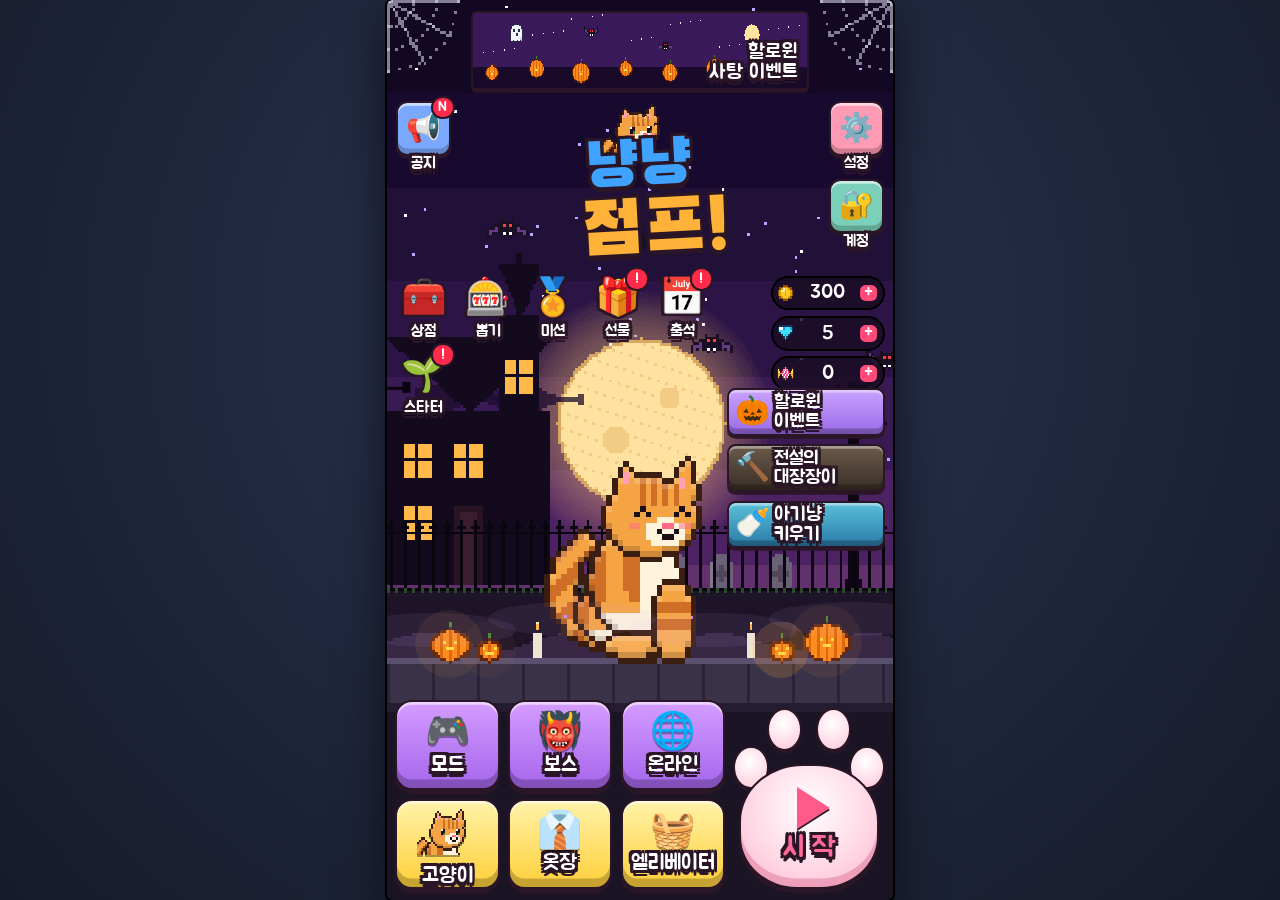
==== index.html @ d168e4e8 "Add files via upload" ====
<!DOCTYPE html>
<html lang="ko">
<head>
<meta charset="utf-8">
<meta name="viewport" content="width=device-width, initial-scale=1, viewport-fit=cover, user-scalable=no">
<title>냥냥 점프</title>
<link rel="preconnect" href="https://fonts.googleapis.com">
<link href="https://fonts.googleapis.com/css2?family=Black+Han+Sans&family=Jua&display=swap" rel="stylesheet">
<style>
:root{box-sizing:border-box;padding-top:env(safe-area-inset-top,0px);padding-bottom:env(safe-area-inset-bottom,0px);
 --page:#2b3350;--page2:#161b2b;--u:2px;--o:calc(var(--u)*1);--ink:#2a1626;}
@media (prefers-color-scheme: dark){:root:not([data-theme="light"]){--page:#151a29;--page2:#080a12;}}
:root[data-theme="dark"]{--page:#151a29;--page2:#080a12;}
html{height:100%;scroll-padding-top:env(safe-area-inset-top,0px);}
body{height:100%;margin:0;overflow:hidden;background:var(--page);background-image:radial-gradient(circle at 50% 35%,var(--page),var(--page2));
 font-family:'Jua','Apple SD Gothic Neo','Malgun Gothic','Noto Sans KR',sans-serif;color:var(--ink);
 -webkit-user-select:none;user-select:none;-webkit-touch-callout:none;-webkit-tap-highlight-color:transparent;}
#app{position:relative;width:100%;height:100%;display:flex;align-items:center;justify-content:center;}
#stage{position:relative;overflow:hidden;touch-action:none;background:#000;border-radius:calc(var(--u)*2);box-shadow:0 0 0 2px #000,0 14px 50px rgba(0,0,0,.6);}
#game{position:absolute;inset:0;width:100%;height:100%;image-rendering:pixelated;image-rendering:crisp-edges;}
button{font-family:inherit;color:var(--ink);cursor:pointer;}
button:focus-visible{outline:calc(var(--u)*1.5) solid #fff;outline-offset:var(--o);}
.ol{color:#fff;text-shadow:0 var(--o) 0 var(--ink),var(--o) 0 0 var(--ink),calc(var(--o)*-1) 0 0 var(--ink),0 calc(var(--o)*-1) 0 var(--ink),var(--o) var(--o) 0 var(--ink),calc(var(--o)*-1) var(--o) 0 var(--ink),var(--o) calc(var(--o)*-1) 0 var(--ink),calc(var(--o)*-1) calc(var(--o)*-1) 0 var(--ink),0 calc(var(--u)*2) 0 var(--ink);}
.pix{image-rendering:pixelated;}
.screen{position:absolute;inset:0;display:none;}
.screen.on{display:block;}
.screen:not(.on){display:none !important;}
.screen.center.on{display:flex;}
.dim{background:rgba(24,12,34,.55);}
.center{display:flex;flex-direction:column;align-items:center;justify-content:center;gap:calc(var(--u)*4);padding:calc(var(--u)*8);box-sizing:border-box;}
.gb{font-size:calc(var(--u)*8);line-height:1.1;background:#ffcc22;border:var(--o) solid var(--ink);border-radius:calc(var(--u)*3);
 box-shadow:inset 0 calc(var(--u)*-2) 0 rgba(0,0,0,.2),inset 0 var(--o) 0 rgba(255,255,255,.6),0 calc(var(--u)*1.5) 0 var(--ink);
 padding:calc(var(--u)*3) calc(var(--u)*5);display:inline-flex;align-items:center;justify-content:center;gap:calc(var(--u)*1.5);white-space:nowrap;}
.gb:active{transform:translateY(var(--o));box-shadow:inset 0 calc(var(--u)*-1) 0 rgba(0,0,0,.2),0 calc(var(--u)*.5) 0 var(--ink);}
.gb:disabled{filter:grayscale(.9);opacity:.55;cursor:default;transform:none;}
.gb.big{font-size:calc(var(--u)*11);width:100%;padding:calc(var(--u)*4);}
.gb.sm{font-size:calc(var(--u)*6.5);padding:calc(var(--u)*2) calc(var(--u)*3);}
.gb.green{background:#76e05e}.gb.blue{background:#74ccff}.gb.pink{background:#ff97c6}.gb.cream{background:#fff6e2}.gb.purple{background:#b98cff}.gb.orange{background:#ff9d3a}
.ic{width:calc(var(--u)*7);height:calc(var(--u)*7);image-rendering:pixelated;vertical-align:middle;flex:none;}
.row{display:flex;gap:calc(var(--u)*3);width:100%;}
.row>.gb{flex:1;}
/* ---------- home ---------- */
#home .banner{position:absolute;top:calc(var(--u)*4);left:calc(var(--u)*30);right:calc(var(--u)*30);height:calc(var(--u)*28);border:var(--o) solid var(--ink);border-radius:calc(var(--u)*2);
 background-size:100% 100%;image-rendering:pixelated;padding:0;box-shadow:0 var(--o) 0 var(--ink);display:flex;align-items:flex-end;justify-content:flex-end;}
#home .banner span{font-size:calc(var(--u)*7);margin:0 calc(var(--u)*3) calc(var(--u)*2) 0;line-height:1;text-align:right;}
.logo{position:absolute;top:calc(var(--u)*33);left:0;right:0;display:flex;flex-direction:column;align-items:center;pointer-events:none;transform:rotate(-3deg);}
.logo .t1,.logo .t2{font-family:'Black Han Sans','Jua',sans-serif;line-height:.95;letter-spacing:calc(var(--u)*.5);}
.logo .t1{font-size:calc(var(--u)*22);color:#3fa2ff;}
.logo .t2{font-size:calc(var(--u)*26);color:#ffb238;margin-left:calc(var(--u)*10);}
.logo .lc{width:calc(var(--u)*26);height:calc(var(--u)*22);margin-bottom:calc(var(--u)*-6);}
.logo .dec{position:absolute;width:calc(var(--u)*22);height:calc(var(--u)*22);}
.ib{position:relative;background:none;border:0;padding:0;display:flex;flex-direction:column;align-items:center;gap:0;width:calc(var(--u)*22);}
.ib .bx{width:calc(var(--u)*18);height:calc(var(--u)*18);border:var(--o) solid var(--ink);border-radius:calc(var(--u)*4);display:flex;align-items:center;justify-content:center;font-size:calc(var(--u)*10);
 box-shadow:inset 0 calc(var(--u)*-2) 0 rgba(0,0,0,.2),inset 0 var(--o) 0 rgba(255,255,255,.6),0 var(--o) 0 var(--ink);background:#ff8aa8;}
.ib .bx.nb{background:none;border:0;box-shadow:none;font-size:calc(var(--u)*13);filter:drop-shadow(0 var(--o) 0 var(--ink)) drop-shadow(var(--o) 0 0 var(--ink)) drop-shadow(calc(var(--o)*-1) 0 0 var(--ink));}
.ib .lb{font-size:calc(var(--u)*5.8);margin-top:calc(var(--u)*-1);white-space:nowrap;}
.ib:active,.bb:active,.eb:active{transform:translateY(var(--o));}
.bd{position:absolute;top:calc(var(--u)*-2);right:calc(var(--u)*0);min-width:calc(var(--u)*7);height:calc(var(--u)*7);border-radius:calc(var(--u)*4);background:#ff2a4a;color:#fff;border:var(--o) solid var(--ink);
 font-size:calc(var(--u)*5);display:none;align-items:center;justify-content:center;line-height:1;}
.bd.on{display:flex;}
.lcol,.rcol{position:absolute;top:calc(var(--u)*36);display:flex;flex-direction:column;gap:calc(var(--u)*2);}
.lcol{left:calc(var(--u)*2);}.rcol{right:calc(var(--u)*2);}
.mrow{position:absolute;left:calc(var(--u)*2);top:calc(var(--u)*97);display:flex;gap:calc(var(--u)*1);}
.wal{position:absolute;right:calc(var(--u)*3);top:calc(var(--u)*98);display:flex;flex-direction:column;gap:calc(var(--u)*2);align-items:flex-end;}
.pill{background:rgba(24,12,34,.78);border:var(--o) solid #000;border-radius:calc(var(--u)*8);color:#fff;padding:var(--o) calc(var(--u)*2) var(--o) var(--o);font-size:calc(var(--u)*7);display:flex;align-items:center;gap:calc(var(--u)*1.5);min-width:calc(var(--u)*36);justify-content:space-between;}
.pill .pl{background:#ff4a7a;border-radius:calc(var(--u)*2);width:calc(var(--u)*6);height:calc(var(--u)*6);display:flex;align-items:center;justify-content:center;font-size:calc(var(--u)*6);line-height:1;}
.evcol{position:absolute;right:calc(var(--u)*3);top:calc(var(--u)*138);width:calc(var(--u)*56);display:flex;flex-direction:column;gap:calc(var(--u)*3);}
.eb{position:relative;height:calc(var(--u)*17);border:var(--o) solid var(--ink);border-radius:calc(var(--u)*3);display:flex;align-items:center;gap:calc(var(--u)*1.5);padding:0 calc(var(--u)*2);font-size:calc(var(--u)*6.8);line-height:1;text-align:left;
 box-shadow:inset 0 calc(var(--u)*-2) 0 rgba(0,0,0,.25),inset 0 var(--o) 0 rgba(255,255,255,.4),0 var(--o) 0 var(--ink);}
.eb .e{font-size:calc(var(--u)*10);}
.eb.e1{background:linear-gradient(#c9a2ff,#9a6ae8);}
.eb.e2{background:linear-gradient(#6a5a4a,#3a2e26);}
.eb.e3{background:linear-gradient(#5ac0d8,#2a7aa8);}
.starter{position:absolute;left:calc(var(--u)*2);top:calc(var(--u)*124);}
.bot{position:absolute;left:calc(var(--u)*3);right:calc(var(--u)*3);bottom:calc(var(--u)*4);display:grid;grid-template-columns:1fr 1fr 1fr 1.45fr;grid-template-rows:calc(var(--u)*32) calc(var(--u)*32);gap:calc(var(--u)*3);}
.bb{position:relative;border:var(--o) solid var(--ink);border-radius:calc(var(--u)*6);display:flex;flex-direction:column;align-items:center;justify-content:center;padding:0;font-size:calc(var(--u)*7.5);
 box-shadow:inset 0 calc(var(--u)*-3) 0 rgba(0,0,0,.22),inset 0 var(--o) 0 rgba(255,255,255,.55),0 calc(var(--u)*1.5) 0 var(--ink);background:linear-gradient(#d49cff,#a565ec);}
.bb .e{font-size:calc(var(--u)*13);line-height:1.05;filter:drop-shadow(0 var(--o) 0 rgba(0,0,0,.35));}
.bb .e img{width:calc(var(--u)*22);height:calc(var(--u)*20);}
.bb.y{background:linear-gradient(#fff2a8,#ffcf3a);}
.paw{grid-column:4;grid-row:1/3;position:relative;background:none;border:0;padding:0;}
.paw .pd{position:absolute;left:4%;right:4%;bottom:0;height:64%;background:radial-gradient(circle at 50% 35%,#fff,#ffd6e4 60%,#ffb6cc);border:var(--o) solid var(--ink);border-radius:46% 46% 42% 42%;
 box-shadow:inset 0 calc(var(--u)*-3) 0 rgba(200,60,110,.3),0 calc(var(--u)*1.5) 0 var(--ink);display:flex;flex-direction:column;align-items:center;justify-content:center;}
.paw .pd .pl{width:0;height:0;border-left:calc(var(--u)*12) solid #ff5a8a;border-top:calc(var(--u)*7.5) solid transparent;border-bottom:calc(var(--u)*7.5) solid transparent;margin-left:calc(var(--u)*3);filter:drop-shadow(0 var(--o) 0 var(--ink));}
.paw .pd b{font-size:calc(var(--u)*10);color:#ff4a7a;font-weight:400;margin-top:var(--o);}
.paw i{position:absolute;width:21%;height:21%;background:radial-gradient(circle at 45% 35%,#fff,#ffc6d8);border:var(--o) solid var(--ink);border-radius:50%;box-shadow:0 var(--o) 0 var(--ink);}
.paw i:nth-child(1){left:0;top:24%;}.paw i:nth-child(2){left:22%;top:4%;}.paw i:nth-child(3){right:22%;top:4%;}.paw i:nth-child(4){right:0;top:24%;}
/* ---------- hud ---------- */
#hud{position:absolute;inset:0;pointer-events:none;display:none;}
#hud.on{display:block;}
#hfl{position:absolute;top:calc(var(--u)*4);left:0;right:0;text-align:center;font-family:'Black Han Sans','Jua',sans-serif;font-size:calc(var(--u)*24);line-height:1;}
#hbst{position:absolute;top:calc(var(--u)*29);left:0;right:0;text-align:center;font-family:'Black Han Sans','Jua',sans-serif;font-size:calc(var(--u)*8);color:#ffe14a;}
#pauseBtn{position:absolute;top:calc(var(--u)*4);right:calc(var(--u)*4);width:calc(var(--u)*18);height:calc(var(--u)*18);border-radius:50%;padding:0;font-size:calc(var(--u)*7);pointer-events:auto;background:#ff8a9a;
 border:var(--o) solid var(--ink);box-shadow:inset 0 calc(var(--u)*-2) 0 rgba(0,0,0,.25),0 var(--o) 0 var(--ink);color:#fff;font-weight:700;}
.hw{position:absolute;top:calc(var(--u)*25);right:calc(var(--u)*4);display:flex;flex-direction:column;gap:calc(var(--u)*1.5);align-items:flex-end;}
.hw .pill{min-width:calc(var(--u)*30);font-size:calc(var(--u)*6.5);}
#hcandyP{display:none;}
#modeTag{position:absolute;top:calc(var(--u)*5);left:calc(var(--u)*4);font-size:calc(var(--u)*6.5);}
#hint{position:absolute;bottom:calc(var(--u)*36);left:0;right:0;text-align:center;font-size:calc(var(--u)*9);display:none;animation:blink 1.1s steps(2) infinite;}
#hint small{font-size:calc(var(--u)*6.5);}
#zone{position:absolute;top:38%;left:0;right:0;text-align:center;font-family:'Black Han Sans','Jua',sans-serif;font-size:calc(var(--u)*15);display:none;color:#ff9a2a;}
#elevMsg{position:absolute;bottom:calc(var(--u)*20);left:calc(var(--u)*10);right:calc(var(--u)*10);text-align:center;font-size:calc(var(--u)*8);display:none;background:rgba(24,12,34,.65);border-radius:calc(var(--u)*6);padding:calc(var(--u)*2);}
#bossbar{position:absolute;top:calc(var(--u)*40);left:calc(var(--u)*24);right:calc(var(--u)*24);display:none;text-align:center;}
#bossbar .nm{font-size:calc(var(--u)*6.5);}
#bossbar .bar{height:calc(var(--u)*5);border:var(--o) solid var(--ink);background:#3a1a2a;border-radius:calc(var(--u)*3);overflow:hidden;margin-top:var(--o);}
#bossbar .bar i{display:block;height:100%;width:100%;background:linear-gradient(#ff7a7a,#e02a4a);transition:width .2s;}
@keyframes blink{50%{opacity:.25}}
@media (prefers-reduced-motion: reduce){#hint{animation:none}}
/* ---------- panels ---------- */
.panel{background:#fff6e2;border:var(--o) solid var(--ink);border-radius:calc(var(--u)*4);box-shadow:inset 0 calc(var(--u)*-2.5) 0 #ecd9b4,0 calc(var(--u)*2) 0 var(--ink);padding:calc(var(--u)*5);box-sizing:border-box;width:100%;}
#modal .mp{position:absolute;left:calc(var(--u)*5);right:calc(var(--u)*5);top:calc(var(--u)*12);bottom:calc(var(--u)*10);display:flex;flex-direction:column;padding:0;overflow:hidden;}
.mh{display:flex;align-items:center;justify-content:space-between;background:linear-gradient(#b98cff,#8a5ad8);border-bottom:var(--o) solid var(--ink);padding:calc(var(--u)*3) calc(var(--u)*4);}
.mh .t{font-family:'Black Han Sans','Jua',sans-serif;font-size:calc(var(--u)*11);}
.xb{width:calc(var(--u)*15);height:calc(var(--u)*15);border-radius:50%;border:var(--o) solid var(--ink);background:#ff5a7a;color:#fff;font-size:calc(var(--u)*7);padding:0;box-shadow:0 var(--o) 0 var(--ink);}
#mbody{flex:1;overflow-y:auto;touch-action:pan-y;padding:calc(var(--u)*4);display:flex;flex-direction:column;gap:calc(var(--u)*3);font-size:calc(var(--u)*7);}
.note{font-size:calc(var(--u)*6.2);color:#7a5a4a;line-height:1.35;}
.grid{display:grid;grid-template-columns:repeat(3,1fr);gap:calc(var(--u)*2.5);}
.card{background:#fffdf6;border:var(--o) solid var(--ink);border-radius:calc(var(--u)*3);padding:calc(var(--u)*1.5) var(--o) calc(var(--u)*2);display:flex;flex-direction:column;align-items:center;gap:var(--o);box-shadow:0 var(--o) 0 var(--ink);position:relative;}
.card.eq{background:#d8f7c8;}
.card img.cs{width:calc(var(--u)*40);height:calc(var(--u)*40);image-rendering:pixelated;}
.card.lock img.cs{filter:brightness(.2) contrast(.7);}
.card .n{font-size:calc(var(--u)*6.3);text-align:center;}
.card .p{font-size:calc(var(--u)*6);display:flex;align-items:center;gap:var(--o);}
.card .p .ic{width:calc(var(--u)*5.5);height:calc(var(--u)*5.5);}
.tag{position:absolute;top:calc(var(--u)*-2);left:calc(var(--u)*-1);background:#ff8a1a;color:#fff;border:var(--o) solid var(--ink);border-radius:calc(var(--u)*2);font-size:calc(var(--u)*5);padding:0 calc(var(--u)*1.5);}
.li{display:flex;align-items:center;gap:calc(var(--u)*3);background:#fffdf6;border:var(--o) solid var(--ink);border-radius:calc(var(--u)*3);padding:calc(var(--u)*2.5) calc(var(--u)*3);box-shadow:0 var(--o) 0 var(--ink);}
.li .em{font-size:calc(var(--u)*13);width:calc(var(--u)*18);text-align:center;flex:none;}
.li .tx{flex:1;min-width:0;}
.li .tx b{display:block;font-weight:400;font-size:calc(var(--u)*7.5);}
.li .tx small{display:block;font-size:calc(var(--u)*5.8);color:#7a5a4a;}
.prog{height:calc(var(--u)*3.5);background:#e8dcc4;border-radius:calc(var(--u)*2);overflow:hidden;margin-top:var(--o);border:var(--o) solid rgba(0,0,0,.25);}
.prog i{display:block;height:100%;background:#76e05e;}
.li.done{opacity:.55;}
.li.locked{filter:grayscale(.8);opacity:.7;}
.tabs{display:flex;gap:calc(var(--u)*2);}
.tabs .gb{flex:1;background:#e8dcc4;}
.tabs .gb.act{background:#ffcc22;}
.hero{display:flex;align-items:center;gap:calc(var(--u)*3);background:#9fdcff;border:var(--o) solid var(--ink);border-radius:calc(var(--u)*3);padding:calc(var(--u)*2) calc(var(--u)*4);}
.hero img{width:calc(var(--u)*46);height:calc(var(--u)*46);image-rendering:pixelated;}
.hero .nm{font-size:calc(var(--u)*9);}
.hero .ds{font-size:calc(var(--u)*6);color:#2a4a6a;}
.cal{display:grid;grid-template-columns:repeat(4,1fr);gap:calc(var(--u)*2);}
.cal .d{background:#fffdf6;border:var(--o) solid var(--ink);border-radius:calc(var(--u)*3);padding:calc(var(--u)*2) var(--o);text-align:center;font-size:calc(var(--u)*6);display:flex;flex-direction:column;align-items:center;gap:var(--o);}
.cal .d.got{background:#d8f7c8;}
.cal .d.today{background:#ffe08a;outline:calc(var(--u)*1) solid #ff5a8a;}
.cal .d .e{font-size:calc(var(--u)*11);}
.rk{display:flex;align-items:center;gap:calc(var(--u)*2.5);padding:calc(var(--u)*1.5) calc(var(--u)*2.5);border-bottom:var(--o) dashed #d8c8a8;font-size:calc(var(--u)*7);}
.rk .no{width:calc(var(--u)*14);font-family:'Black Han Sans','Jua',sans-serif;color:#a8763a;text-align:center;}
.rk img{width:calc(var(--u)*18);height:calc(var(--u)*18);image-rendering:pixelated;}
.rk .nn{flex:1;overflow:hidden;text-overflow:ellipsis;white-space:nowrap;}
.rk.me{background:#ffe08a;border-radius:calc(var(--u)*2);}
.inp{font-family:inherit;font-size:calc(var(--u)*8);border:var(--o) solid var(--ink);border-radius:calc(var(--u)*3);padding:calc(var(--u)*2) calc(var(--u)*3);width:100%;box-sizing:border-box;background:#fff;color:var(--ink);}
.big-n{font-family:'Black Han Sans','Jua',sans-serif;font-size:calc(var(--u)*13);}
.capsule{width:calc(var(--u)*46);height:calc(var(--u)*46);border-radius:50%;border:var(--o) solid var(--ink);margin:calc(var(--u)*2) auto;
 background:linear-gradient(#ff7aa8 50%,#fff 50%);box-shadow:inset 0 calc(var(--u)*-3) 0 rgba(0,0,0,.15),0 calc(var(--u)*1.5) 0 var(--ink);display:flex;align-items:center;justify-content:center;font-size:calc(var(--u)*16);}
.capsule.spin{animation:shake .12s linear infinite;}
@keyframes shake{0%{transform:rotate(-12deg)}50%{transform:rotate(12deg)}100%{transform:rotate(-12deg)}}
.reveal{display:flex;flex-direction:column;align-items:center;gap:calc(var(--u)*2);}
.reveal img{width:calc(var(--u)*56);height:calc(var(--u)*56);image-rendering:pixelated;}
/* over */
.otitle{font-family:'Black Han Sans','Jua',sans-serif;font-size:calc(var(--u)*13);}
.ofl{font-family:'Black Han Sans','Jua',sans-serif;font-size:calc(var(--u)*26);line-height:1;color:#ff9a2a;}
.ofl small{font-size:calc(var(--u)*12);}
.newb{display:none;background:#ff5a8a;color:#fff;border:var(--o) solid var(--ink);border-radius:calc(var(--u)*6);padding:var(--o) calc(var(--u)*4);font-size:calc(var(--u)*8);transform:rotate(-3deg);}
.ostats{font-size:calc(var(--u)*7.5);display:flex;flex-wrap:wrap;justify-content:center;align-items:center;gap:calc(var(--u)*2) calc(var(--u)*4);}
.ostats span{display:inline-flex;align-items:center;gap:var(--o);}
#toast{position:absolute;left:50%;top:44%;transform:translate(-50%,-50%);background:rgba(24,12,34,.9);color:#fff;font-size:calc(var(--u)*8);padding:calc(var(--u)*3) calc(var(--u)*6);border-radius:calc(var(--u)*6);pointer-events:none;opacity:0;transition:opacity .2s;white-space:nowrap;z-index:9;}
#toast.on{opacity:1;}
</style>
</head>
<body>
<div id="app">
 <div id="stage">
  <canvas id="game" width="180" height="320"></canvas>

  <div id="hud">
   <div id="modeTag" class="ol"></div>
   <div id="hfl" class="ol">0층</div>
   <div id="hbst" class="ol">BEST 0층</div>
   <button id="pauseBtn" data-act="pause" aria-label="일시정지">❚❚</button>
   <div class="hw">
    <div class="pill"><img class="ic" data-ic="c" alt=""><span id="hc">0</span></div>
    <div class="pill"><img class="ic" data-ic="g" alt=""><span id="hg">0</span></div>
    <div class="pill" id="hcandyP"><img class="ic" data-ic="k" alt=""><span id="hk">0</span></div>
   </div>
   <div id="bossbar"><div class="nm ol" id="bossnm"></div><div class="bar"><i id="bossfill"></i></div></div>
   <div id="hint" class="ol">탭 · 클릭 · 스페이스바로 점프!<br><small>공중에서 한 번 더 누르면 더블 점프</small></div>
   <div id="zone" class="ol"></div>
   <div id="elevMsg" class="ol"></div>
  </div>

  <div id="home" class="screen">
   <button class="banner" data-open="event" id="bannerBtn" aria-label="할로윈 이벤트"><span class="ol">할로윈<br>사탕 이벤트</span></button>
   <div class="logo">
    <img class="lc pix" id="logoCat" alt="">
    <div class="t1 ol">냥냥</div>
    <div class="t2 ol">점프!</div>
   </div>
   <div class="lcol">
    <button class="ib" data-open="notice"><div class="bx" style="background:#7aa8ff">📢</div><div class="lb ol">공지</div><span class="bd" id="bd-notice">N</span></button>
   </div>
   <div class="rcol">
    <button class="ib" data-open="settings"><div class="bx" style="background:#ff9ab4">⚙️</div><div class="lb ol">설정</div></button>
    <button class="ib" data-open="profile"><div class="bx" style="background:#7ad0b8">🔐</div><div class="lb ol">계정</div></button>
   </div>
   <div class="mrow">
    <button class="ib" data-open="shop"><div class="bx nb">🧰</div><div class="lb ol">상점</div></button>
    <button class="ib" data-open="gacha"><div class="bx nb">🎰</div><div class="lb ol">뽑기</div></button>
    <button class="ib" data-open="mission"><div class="bx nb">🏅</div><div class="lb ol">미션</div><span class="bd" id="bd-mission">!</span></button>
    <button class="ib" data-open="gift"><div class="bx nb">🎁</div><div class="lb ol">선물</div><span class="bd" id="bd-gift">!</span></button>
    <button class="ib" data-open="attend"><div class="bx nb">📅</div><div class="lb ol">출석</div><span class="bd" id="bd-attend">!</span></button>
   </div>
   <div class="wal">
    <div class="pill"><img class="ic" data-ic="c" alt=""><span class="wc">0</span><span class="pl" data-open="shop">+</span></div>
    <div class="pill"><img class="ic" data-ic="g" alt=""><span class="wg">0</span><span class="pl" data-open="shop">+</span></div>
    <div class="pill"><img class="ic" data-ic="k" alt=""><span class="wk">0</span><span class="pl" data-open="event">+</span></div>
   </div>
   <div class="starter"><button class="ib" data-open="starter"><div class="bx nb">🌱</div><div class="lb ol">스타터</div><span class="bd" id="bd-starter">!</span></button></div>
   <div class="evcol">
    <button class="eb e1" data-open="event"><span class="e">🎃</span><span class="ol">할로윈<br>이벤트</span><span class="bd" id="bd-event">!</span></button>
    <button class="eb e2" data-open="smith"><span class="e">🔨</span><span class="ol">전설의<br>대장장이</span></button>
    <button class="eb e3" data-open="pet"><span class="e">🍼</span><span class="ol">아기냥<br>키우기</span></button>
   </div>
   <div class="bot">
    <button class="bb" data-open="modes"><span class="e">🎮</span><span class="ol">모드</span></button>
    <button class="bb" data-open="boss"><span class="e">👹</span><span class="ol">보스</span></button>
    <button class="bb" data-open="online"><span class="e">🌐</span><span class="ol">온라인</span></button>
    <button class="paw" data-act="play" aria-label="시작"><i></i><i></i><i></i><i></i><div class="pd"><div class="pl"></div><b class="ol" style="color:#ff6a9a">시 작</b></div></button>
    <button class="bb y" data-open="cats"><span class="e"><img class="pix" id="catBtnImg" alt=""></span><span class="ol">고양이</span></button>
    <button class="bb y" data-open="wardrobe"><span class="e">👔</span><span class="ol">옷장</span></button>
    <button class="bb y" data-open="elevator"><span class="e">🧺</span><span class="ol">엘리베이터</span></button>
   </div>
  </div>

  <div id="modal" class="screen dim">
   <div class="panel mp"><div class="mh"><span class="t ol" id="mtitle"></span><button class="xb" data-act="closeModal" aria-label="닫기">✕</button></div><div id="mbody"></div></div>
  </div>

  <div id="pause" class="screen dim center">
   <div class="panel center">
    <div class="otitle">일시정지</div>
    <button class="gb green big" data-act="resume">계속하기</button>
    <button class="gb cream" data-act="quit">홈으로</button>
   </div>
  </div>

  <div id="over" class="screen dim center">
   <div class="panel center">
    <div class="otitle" id="otitle">냐앙! 떨어졌다</div>
    <div class="ofl"><span id="ofl">0</span><small>층</small></div>
    <div class="newb" id="onew">🎉 신기록!</div>
    <div class="ostats">
     <span>최고 <b id="obest">0</b>층</span>
     <span><img class="ic" data-ic="c" alt="">+<b id="oc">0</b></span>
     <span><img class="ic" data-ic="g" alt="">+<b id="og">0</b></span>
     <span id="okw"><img class="ic" data-ic="k" alt="">+<b id="ok">0</b></span>
    </div>
    <button class="gb pink big" id="revBtn" data-act="revive"><img class="ic" data-ic="g" alt="">3으로 이어하기</button>
    <div class="row"><button class="gb green" data-act="retry">다시하기</button><button class="gb cream" data-act="home">홈</button></div>
   </div>
  </div>

  <div id="toast"></div>
 </div>
</div>
<script>
/* =====================================================================
   🔥 GitHub 등 바깥에 올릴 때: 아래 따옴표 안에 Firebase Realtime Database 주소를 붙여넣으세요.
   예) var FIREBASE_URL='https://내프로젝트-default-rtdb.firebaseio.com';
   비워 두면 claude.ai 안에서의 온라인 기능을 그대로 써요.
   ===================================================================== */
var FIREBASE_URL='';
</script>
<script>
(function(){
'use strict';
const W=180;let H=320;
const LX=16,RX=164,MX=90,FPX=24,CH=120,SEG=160,GRAV=820,CLING=12,GROUND_Y=-15;
let S=2;const sn=v=>Math.round(v*S)/S;
const $=id=>document.getElementById(id);
const stage=$('stage'),canvas=$('game');let ctx=canvas.getContext('2d');
const mk=(w,h)=>{const c=document.createElement('canvas');c.width=w;c.height=h;return c;};
function mulberry(a){return function(){a|=0;a=a+0x6D2B79F5|0;let t=Math.imul(a^a>>>15,1|a);t=t+Math.imul(t^t>>>7,61|t)^t;return((t^t>>>14)>>>0)/4294967296;};}
const rnd=(a,b)=>a+Math.random()*(b-a);
const clamp=(v,a,b)=>v<a?a:v>b?b:v;
const lerp=(a,b,t)=>a+(b-a)*t;
const ease=t=>t<.5?2*t*t:1-Math.pow(-2*t+2,2)/2;
const fmt=n=>Math.round(Number(n)||0).toLocaleString('ko-KR');
const esc=s=>String(s).replace(/[&<>"']/g,c=>({'&':'&amp;','<':'&lt;','>':'&gt;','"':'&quot;',"'":'&#39;'}[c]));
const today=()=>{const d=new Date();return d.getFullYear()+'-'+(d.getMonth()+1)+'-'+d.getDate();};
const _cc=new Map();
function shade(hex,f){const k=hex+'|'+f;let r=_cc.get(k);if(r)return r;if(hex[0]!=='#')return hex;
 const n=parseInt(hex.slice(1),16);let R=n>>16&255,G=n>>8&255,B=n&255;
 if(f>0){R+=(255-R)*f;G+=(255-G)*f;B+=(255-B)*f;}else{R*=1+f;G*=1+f;B*=1+f;}
 r='#'+((1<<24)|(Math.round(R)<<16)|(Math.round(G)<<8)|Math.round(B)).toString(16).slice(1);_cc.set(k,r);return r;}

/* ================= 저장 ================= */
const SK='nyangjump_save_v2';
const DEF={coins:300,gems:5,candy:0,best:0,breeds:['cheese','mackerel'],outfits:['none'],breed:'cheese',outfit:'none',mute:false,vib:true,nick:'',
 stats:{jumps:0,dj:0,coins:0,candy:0,runs:0,boss:0,hw:0,vs:0,vsWin:0},claimed:[],attendDay:0,attendDate:'',giftAt:0,starter:false,noticeSeen:0,fcode:'',friends:[],
 items:{shield:0},autoShield:true,doubleNext:false,up:{glove:0,shoes:0,magnet:0,luck:0},pet:{lv:1,exp:0,name:'아기냥'},bossClear:[false,false,false]};
const save=JSON.parse(JSON.stringify(DEF));
try{let s=JSON.parse(localStorage.getItem(SK)||'null');
 if(!s){const o=JSON.parse(localStorage.getItem('nyangjump_save_v1')||'null');if(o)s={coins:o.coins,gems:o.gems,best:o.best,breeds:o.breeds,outfits:o.outfits,breed:o.breed,outfit:o.outfit,mute:o.mute};}
 if(s&&typeof s==='object'){for(const k in s){if(DEF[k]&&typeof DEF[k]==='object'&&!Array.isArray(DEF[k]))Object.assign(save[k],s[k]);else if(s[k]!==undefined)save[k]=s[k];}}}catch(e){}
let onPersist=null;function persist(){save._t=Date.now();try{localStorage.setItem(SK,JSON.stringify(save));}catch(e){}if(onPersist)onPersist();}

/* ================= 고양이 품종 ================= */
const BREEDS=[
 {id:'cheese',name:'치즈냥',desc:'일반 고양이 · 주황 줄무늬',price:0,cur:'c',pat:'tabby',F:'#f5a443',D:'#cf6f26',B:'#fff3dc',E:'#3a8a2a',O:'#3a1e12'},
 {id:'mackerel',name:'고등어냥',desc:'일반 고양이 · 회색 줄무늬',price:0,cur:'c',pat:'tabby',F:'#a7adb6',D:'#4f5560',B:'#f2f4f6',E:'#6ab43c',O:'#22252c'},
 {id:'black',name:'까망이',desc:'노란 눈의 검은 고양이',price:300,cur:'c',pat:'solid',F:'#34343f',B:'#4c4c5c',E:'#f4d03c',O:'#0c0c12',P:'#d87a8a'},
 {id:'tuxedo',name:'턱시도',desc:'흰 양말 신은 신사',price:400,cur:'c',pat:'tuxedo',F:'#2a2a33',B:'#ffffff',E:'#7ccc50',O:'#0c0c12'},
 {id:'calico',name:'삼색이',desc:'행운의 삼색 무늬',price:500,cur:'c',pat:'calico',F:'#ffffff',D:'#ec8c38',K:'#3a3532',B:'#ffffff',E:'#d9a43a',O:'#2a1a14'},
 {id:'russian',name:'러시안 블루',desc:'은빛 회색 털',price:700,cur:'c',pat:'solid',F:'#8a97ae',B:'#aab4c6',E:'#4fd27c',O:'#232836'},
 {id:'siamese',name:'샴',desc:'얼굴·귀·꼬리 포인트',price:800,cur:'c',pat:'points',F:'#f6ebd6',D:'#5c4030',B:'#fdf8ee',E:'#46a6ff',O:'#3a2618'},
 {id:'persian',name:'페르시안',desc:'복슬복슬 장모종',price:1000,cur:'c',pat:'fluffy',F:'#fbf6ee',B:'#ffffff',E:'#e88a24',O:'#5a4a40',patch:'persian'},
 {id:'mainecoon',name:'메인쿤',desc:'귀털이 멋진 대형묘',price:1200,cur:'c',pat:'tabby',F:'#95633a',D:'#4c2f1a',B:'#ecd8b8',E:'#d0a62a',O:'#24140a',patch:'coon'},
 {id:'sphynx',name:'스핑크스',desc:'털 없는 큰 귀 고양이',price:12,cur:'g',pat:'sphynx',F:'#ecbcac',D:'#c99484',B:'#f6d0c2',E:'#6fd0b0',O:'#5a2e28',P:'#e88a9a',patch:'sphynx'},
 {id:'golden',name:'황금냥',desc:'전설 속 반짝이 고양이',price:30,cur:'g',pat:'tabby',F:'#ffd640',D:'#f0a800',B:'#fff6b8',E:'#d02a2a',O:'#6a4400'}
];
const BREED={};BREEDS.forEach(b=>BREED[b.id]=b);

/* ================= 직업 스킨 ================= */
const HAT={
 builder:{ax:9,ay:6,pal:{K:'#2a1a10',Y:'#ffcc22',W:'#fff6c0',y:'#d99a00'},rows:["......KKKKKKK......","....KKYYYYYYYKK....","...KYYYWWYYYYYYK...","..KYYYWYYYYYYYYYK..","..KYYYYYYYYYYYYYK..",".KYYYYYYYYYYYYYYYK.","KKyyyyyyyyyyyyyyyKK","KKKKKKKKKKKKKKKKKKK"]},
 police:{ax:9,ay:5,pal:{K:'#0e1530',N:'#22367a',n:'#34509a',Y:'#ffd23f'},rows:["....KKKKKKKKKK.....","...KNNNNNNNNNNK....","..KNNNNNYYNNNNNK...","..KNNNNNYYNNNNNK...","..KnnnnnnnnnnnnK...","..KKKKKKKKKKKKKKKKK","...........KKKKKKK."]},
 chef:{ax:9,ay:8,pal:{K:'#6a5a5a',W:'#ffffff',w:'#dfe3ea'},rows:["....KKKKKKKKK......","..KKWWWWWWWWWKK....",".KWWWWWWWWWWWwwK...",".KWWWWWWWWWWWWwK...","..KWWWWWWWWWWwK....","...KWWWWWWWWWwK....","...KWWWWWWWWWwK....","...KKKKKKKKKKKK....","...KwwwwwwwwwwK....","...KKKKKKKKKKKK...."]},
 doctor:{ax:9,ay:4,pal:{K:'#163a28',G:'#3fae7a',g:'#2c8a5c'},rows:["....KKKKKKKKKK.....","..KKGGGGGGGGGGKK...",".KGGGGGGGGGGGGGGK..",".KGGGGGGGGGGGGGgK..",".KggggggggggggggK..","..KKKKKKKKKKKKKK..."]},
 fire:{ax:9,ay:6,pal:{K:'#2a0e0e',R:'#dc2c2c',r:'#a01818',Y:'#ffd23f'},rows:[".....KKKKKKKK......","...KKRRRRRRRRKK....","..KRRRRRYYRRRRRK...","..KRRRRYYYYRRRRK...","..KRRRRRYYRRRRRRK..",".KRRRRRRRRRRRRRRRK.","KrrrrrrrrrrrrrrrrrK","KKKKKKKKKKKKKKKKKKK"]},
 pirate:{ax:9,ay:5,pal:{K:'#1c1820',W:'#f4f0e6',Y:'#e8b830'},rows:["......KKKKKKK......","....KKKKKKKKKKK....","..KKKKKKWWKKKKKKK..",".KKKKKKWKKWKKKKKKK.","KKKKKKKKWWKKKKKKKKK","KYYYYYYYYYYYYYYYYYK",".KKKKKKKKKKKKKKKKK."]},
 wizard:{ax:9,ay:9,pal:{K:'#1e1238',P:'#6a3ac8',p:'#4a2696',Y:'#ffd23f'},rows:["..........KK.......",".........KPPK......","........KPPPK......",".......KPPYPK......","......KPPPPPPK.....",".....KPPPPPPPpK....","....KPPPPPPPPpK....","...KPPPPPPPPPPpK...","..KYYYYYYYYYYYYYK..","KKPPPPPPPPPPPPPPPKK","KKKKKKKKKKKKKKKKKKK"]},
 plume:{ax:4,ay:4,pal:{K:'#3a0a0a',R:'#ee3333',r:'#a81c1c'},rows:["..KKK.....",".KRRRK....","KRRrRRK...",".KKRRrK...","...KKKK..."]},
 crown:{ax:5,ay:5,pal:{K:'#5a3a00',Y:'#ffd23f',y:'#d89a00',R:'#e02a3a',B:'#3aa0ff',G:'#3ad070'},rows:[".K...K...K.","KYK.KYK.KYK","KYYKYYYKYYK","KYYYYYYYYYK","KYRYYBYYGYK","KyyyyyyyyyK",".KKKKKKKKK."]},
 pumpkin:{ax:9,ay:6,pal:{K:'#3a1a0a',G:'#3a9a3a',O:'#ff8a1a',o:'#d0600a',Y:'#ffe14a'},rows:["........GG.........",".......GG..........","....KKKKKKKKKKK....","..KKOOoOOOOoOOOKK..",".KOOOoOYOOOYoOOOOK.",".KOOOoOOOOOOoOOOOK.","KOOOOoOYYYYoOOOOOK.","KKKKKKKKKKKKKKKKKKK"]},
 witch:{ax:9,ay:9,pal:{K:'#1a1024',P:'#2e2240',V:'#9a4ad8'},rows:["..............KK...","............KKPK...","..........KKPPK....","........KKPPPK.....",".......KPPPPPK.....","......KPPPPPPK.....",".....KPPPPPPPK.....","....KVVVVVVVVVK....","KKKKKKKKKKKKKKKKKKK",".KPPPPPPPPPPPPPPPK.","..KKKKKKKKKKKKKKK.."]}
};
const OUTFITS=[
 {id:'none',name:'기본',desc:'아무것도 안 입은 모습',price:0,cur:'c'},
 {id:'builder',name:'공사장 인부',desc:'안전모와 형광 조끼',price:300,cur:'c',hat:HAT.builder,body:{c:['#ff7a1a','#ff9a4a'],s:'band',sc:'#eef0f6'}},
 {id:'police',name:'경찰관',desc:'금빛 배지 모자',price:450,cur:'c',hat:HAT.police,body:{c:['#5f93e0','#86b8ff'],s:'buttons',sc:'#ffd23f'}},
 {id:'chef',name:'요리사',desc:'높다란 셰프 모자',price:500,cur:'c',hat:HAT.chef,body:{c:['#ffffff','#eef2f8'],s:'buttons',sc:'#c8ccd6'}},
 {id:'doctor',name:'의사',desc:'수술모와 흰 가운',price:600,cur:'c',hat:HAT.doctor,body:{c:['#ffffff','#e6ecf4'],s:'buttons',sc:'#3fae7a'}},
 {id:'fire',name:'소방관',desc:'빨간 헬멧과 방화복',price:700,cur:'c',hat:HAT.fire,body:{c:['#d9b25c','#e8c87a'],s:'band',sc:'#fff07a'}},
 {id:'pirate',name:'해적',desc:'해골 모자와 안대',price:900,cur:'c',hat:HAT.pirate,face:'patch',body:{c:['#f4f0e6','#ffffff'],s:'stripes',sc:'#c02a3a'}},
 {id:'ninja',name:'닌자',desc:'검은 두건과 빨간 띠',price:1100,cur:'c',head:'ninja',body:{c:['#2c2c3c','#3a3a4c'],s:'band',sc:'#e02a3a'}},
 {id:'wizard',name:'마법사',desc:'별이 달린 고깔모자',price:1400,cur:'c',hat:HAT.wizard,body:{c:['#6a3ac8','#7a4ad8'],s:'buttons',sc:'#ffd23f'}},
 {id:'knight',name:'기사',desc:'깃털 투구와 망토',price:1800,cur:'c',head:'helm',hat:HAT.plume,cape:'#3b4fc0',body:{c:['#c8d0dc','#e0e6ee'],s:'band',sc:'#ffcc22'}},
 {id:'hero',name:'슈퍼히어로',desc:'빨간 마스크와 망토',price:15,cur:'g',face:'mask',cape:'#e02a2a',body:{c:['#2a5ad8','#3a6ae8'],s:'band',sc:'#ffd23f'}},
 {id:'astro',name:'우주비행사',desc:'유리 헬멧 우주복',price:20,cur:'g',bubble:true,body:{c:['#f2f4f8','#ffffff'],s:'buttons',sc:'#e03a3a'}},
 {id:'king',name:'왕',desc:'보석 왕관과 왕의 망토',price:30,cur:'g',hat:HAT.crown,cape:'#c81e3a',body:{c:['#c81e3a','#ffffff'],s:'buttons',sc:'#ffd23f'}},
 {id:'pumpkin',name:'호박 머리',desc:'할로윈 한정 · 웃는 호박 모자',price:30,cur:'k',limited:true,hat:HAT.pumpkin,body:{c:['#2a1a30','#3a2a40'],s:'band',sc:'#ff8a1a'}},
 {id:'witch',name:'마녀',desc:'할로윈 한정 · 꼬부랑 모자',price:50,cur:'k',limited:true,hat:HAT.witch,cape:'#5a2a8a',body:{c:['#2e2240','#3e3050'],s:'band',sc:'#9a4ad8'}},
 {id:'ghost',name:'유령',desc:'할로윈 한정 · 하얀 시트',price:80,cur:'k',limited:true,head:'ghost',cape:'#e8ecff'},
 {id:'vampire',name:'뱀파이어',desc:'할로윈 한정 · 송곳니와 망토',price:120,cur:'k',limited:true,face:'fangs',cape:'#1a1020',body:{c:['#1a1020','#ffffff'],s:'buttons',sc:'#c81e3a'}},
 {id:'mummy',name:'미라',desc:'할로윈 한정 · 붕대 칭칭',price:160,cur:'k',limited:true,head:'mummy'}
];
const OUTFIT={};OUTFITS.forEach(o=>OUTFIT[o.id]=o);
if(!BREED[save.breed])save.breed='cheese';
if(!OUTFIT[save.outfit])save.outfit='none';

/* ================= 도형 래스터라이저 (고양이·보스 공용) ================= */
function Rig(){this.p=[];this.H=null;}
Rig.prototype.ell=function(cx,cy,rx,ry,a,k,g,far,col){this.p.push({t:'e',cx,cy,rx,ry,a:a||0,k,g:g||('u'+this.p.length),far:far||0,col});return this;};
Rig.prototype.cap=function(x1,y1,x2,y2,r,k,g,far,paw,col){this.p.push({t:'c',x1,y1,x2,y2,r,k,g:g||('u'+this.p.length),far:far||0,paw,col});return this;};
Rig.prototype.poly=function(pts,k,g,far,col){this.p.push({t:'p',pts,k,g:g||('u'+this.p.length),far:far||0,col});return this;};
Rig.prototype.tail=function(pts,r,far,col){const g='t'+this.p.length;for(let i=0;i<pts.length-1;i++)this.p.push({t:'c',x1:pts[i][0],y1:pts[i][1],x2:pts[i+1][0],y2:pts[i+1][1],r:Math.max(1,r*(1-i*.07)),k:'tail',g,far:far||0,col});};
function hitPrim(p,x,y){
 if(p.t==='e'){const dx=x-p.cx,dy=y-p.cy,c=Math.cos(p.a),s=Math.sin(p.a);const u=(dx*c+dy*s)/p.rx,v=(-dx*s+dy*c)/p.ry;return u*u+v*v<=1?[u,v]:null;}
 if(p.t==='c'){const vx=p.x2-p.x1,vy=p.y2-p.y1,L=vx*vx+vy*vy||1;let t=((x-p.x1)*vx+(y-p.y1)*vy)/L;t=t<0?0:t>1?1:t;const qx=p.x1+vx*t-x,qy=p.y1+vy*t-y;return qx*qx+qy*qy<=p.r*p.r?[t,0]:null;}
 let ins=false;const P=p.pts;for(let i=0,j=P.length-1;i<P.length;j=i++){const xi=P[i][0],yi=P[i][1],xj=P[j][0],yj=P[j][1];if(((yi>y)!==(yj>y))&&(x<(xj-xi)*(y-yi)/(yj-yi)+xi))ins=!ins;}return ins?[0,0]:null;
}
function bbox(p){if(p.t==='e'){const m=Math.max(p.rx,p.ry);return[p.cx-m,p.cy-m,p.cx+m,p.cy+m];}if(p.t==='c')return[Math.min(p.x1,p.x2)-p.r,Math.min(p.y1,p.y2)-p.r,Math.max(p.x1,p.x2)+p.r,Math.max(p.y1,p.y2)+p.r];
 let a=1e9,b=1e9,c=-1e9,d=-1e9;for(const[x,y]of p.pts){a=Math.min(a,x);b=Math.min(b,y);c=Math.max(c,x);d=Math.max(d,y);}return[a,b,c,d];}
function rasterize(prims,S,ox,oy,colFn,outline){
 const N=S*S,part=new Int16Array(N).fill(-1),inf=new Array(N);
 prims.forEach((p,i)=>{const[x0,y0,x1,y1]=bbox(p);
  for(let y=Math.max(0,Math.floor(y0+oy)-1);y<=Math.min(S-1,Math.ceil(y1+oy)+1);y++)for(let x=Math.max(0,Math.floor(x0+ox)-1);x<=Math.min(S-1,Math.ceil(x1+ox)+1);x++){const h=hitPrim(p,x+.5-ox,y+.5-oy);if(h){part[y*S+x]=i;inf[y*S+x]=h;}}});
 const c=mk(S,S),g=c.getContext('2d');
 for(let y=0;y<S;y++)for(let x=0;x<S;x++){const id=y*S+x,i=part[id];
  if(i<0){if((x>0&&part[id-1]>=0)||(x<S-1&&part[id+1]>=0)||(y>0&&part[id-S]>=0)||(y<S-1&&part[id+S]>=0)){g.fillStyle=outline;g.fillRect(x,y,1,1);}continue;}
  const p=prims[i];let edge=false;
  const ns=[x>0?id-1:-1,x<S-1?id+1:-1,y>0?id-S:-1,y<S-1?id+S:-1];
  for(const n of ns){if(n<0)continue;const j=part[n];if(j>i&&prims[j].g!==p.g){edge=true;break;}}
  if(edge){g.fillStyle=outline;g.fillRect(x,y,1,1);continue;}
  let col=colFn(p,x+.5-ox,y+.5-oy,inf[id]);
  if(col[0]==='#'){const up=ns[2]>=0?part[ns[2]]:-1,dn=ns[3]>=0?part[ns[3]]:-1;
   if(up<0||prims[up].g!==p.g)col=shade(col,.18);else if(dn<0||prims[dn].g!==p.g)col=shade(col,-.16);
   if(p.far)col=shade(col,-.22);}
  g.fillStyle=col;g.fillRect(x,y,1,1);}
 return{c,g,part};
}

/* ================= 고양이 포즈 ================= */
const CS=60,COX=30,COY=32;
function headFn(cx,cy,f,eyes,earsBack){
 const P=this.br.patch,rx=P==='persian'?8.8:8,ry=P==='persian'?7.2:6.8;
 const eh=P==='persian'?2.6:P==='sphynx'?7:P==='coon'?5.4:4.6,ew=P==='sphynx'?3.6:3;
 for(const s of[-1,1]){const bx=cx+s*4.4+f*.8,by=cy-ry+3;
  const tip=earsBack?[bx+s*5.5,by-eh*.5]:[bx+s*1.3,by-eh-1.6];
  this.poly([[bx+s*ew,by+1],tip,[bx-s*ew,by-.5]],'ear','head');
  this.poly([[bx+s*ew*.4,by],[lerp(bx,tip[0],.72),lerp(by,tip[1],.72)],[bx-s*ew*.45,by-.3]],'earIn','head');
  if(P==='coon')this.poly([[tip[0]-.8,tip[1]+.8],[tip[0]+s*.6,tip[1]-2.8],[tip[0]+.8,tip[1]+.8]],'ear','head');
 }
 if(P==='persian'){this.ell(cx-7,cy+2.5,2.6,2.2,0,'head','head');this.ell(cx+7,cy+2.5,2.6,2.2,0,'head','head');}
 this.ell(cx,cy,rx,ry,0,'head','head');
 this.ell(cx+f*2.3,cy+2.7,3.8,2.4,0,'muzzle','head');
 this.H={cx,cy,rx,ry,f,eyes:eyes||'open'};
}
const POSES={
 sit(R,fr){const tw=fr===1?1.5:0;
  R.cape([[-1,-4],[-11,13],[-1,15],[5,-2]]);
  R.tail([[-6,12],[-11,10],[-14,5],[-13-tw,-1],[-10-tw*1.5,-4]],2.4);
  R.cap(2,5,2,13.5,2.4,'leg',null,1,true);
  R.ell(-4,8,7,5.6,0,'body','haunch');
  R.ell(-1,3,7.6,9.2,-.12,'body','body');
  R.ell(3.2,2.5,3.6,6.2,0,'belly','body');
  R.ell(-1.5,13.8,4.6,2,0,'paw','foot');
  R.cap(6,5,6,13.6,2.5,'leg',null,0,true);
  R.head(2,-9,1,fr===2?'happy':'open');},
 cling(R,fr){const s=fr===1?1:0;
  R.cape([[2,-6],[-9,14],[0,16],[7,-2]]);
  R.tail([[1,9],[-3,13],[-5+s,17],[-4+s*2,21]],2.3);
  R.cap(6,-6,10,-11,2.1,'leg',null,1,true);
  R.cap(6,8,10,10+s,2.1,'leg',null,1,true);
  R.ell(4,1,6.3,9.6,.06,'body','body');
  R.ell(7.6,1.5,2.4,7,0,'belly','body');
  R.ell(3,7.5,5,5.6,0,'body','haunch');
  R.cap(5,10,9.8,12-s,2.4,'leg',null,0,true);
  R.cap(4,-5,9.8,-8-s,2.4,'leg',null,0,true);
  R.head(1,-11,-1,fr===2?'happy':'open');},
 slide(R,fr){const s=fr===1?1:0;
  R.cape([[2,-6],[-6,-16],[-1,-17],[7,-4]]);
  R.tail([[1,8],[-4,4],[-7,-1+s],[-8,-6+s]],2.3);
  R.cap(6,-8,10,-15,2.1,'leg',null,1,true);
  R.cap(6,7,10,6,2.1,'leg',null,1,true);
  R.ell(4,1,6.3,9.6,.06,'body','body');
  R.ell(7.6,1.5,2.4,7,0,'belly','body');
  R.ell(3,7,5,5.6,0,'body','haunch');
  R.cap(5,9,9.8,9+s,2.4,'leg',null,0,true);
  R.cap(4,-7,9.8,-16+s,2.4,'leg',null,0,true);
  R.head(0,-10,-1,'squint',true);},
 jump(R,fr){
  R.cape([[2,-4],[-17,-7],[-15,4],[-2,3]]);
  R.tail([[-8,3],[-13,5],[-17,4],[-21,6]],2.3);
  R.cap(-5,5,-12,10,2.1,'leg',null,1,true);
  R.cap(6,-2,12,-7,2.1,'leg',null,1,true);
  R.ell(0,1,9.6,5.9,-.38,'body','body');
  R.cap(-4,4,-12,6,2.4,'leg',null,0,true);
  R.cap(5,-1,13,-3,2.4,'leg',null,0,true);
  R.head(9,-7,1,'open');},
 spin(R){
  R.tail([[-6,5],[-9,0],[-8,-5],[-4,-8]],2.2);
  R.ell(0,1,8.6,7.6,0,'body','body');
  R.ell(5,7.5,2.7,2,0,'paw','p1');R.ell(-2,8.5,2.7,2,0,'paw','p2');
  R.head(3,-4,1,'happy');},
 dead(R){
  R.cap(-4,3,-11,9,2.2,'leg',null,0,true);R.cap(4,3,11,9,2.2,'leg',null,0,true);
  R.cap(-4,-2,-11,-5,2.2,'leg',null,0,true);R.cap(4,-2,11,-5,2.2,'leg',null,0,true);
  R.tail([[-1,7],[-4,12],[-2,17]],2.2);
  R.ell(0,1,7,8,0,'body','body');
  R.head(0,-9,0,'x');}
};
function catCol(p,x,y,h,br,of,H){
 const k=p.k,isHead=p.g==='head';
 if(k==='cape')return(x+y)%4<1?shade(of.cape,.1):of.cape;
 if(of.head==='mummy'&&k!=='earIn')return Math.floor((x*.6+y+40)/2)%2?'#efe6cc':'#d6caa6';
 if(of.head==='ghost'&&k!=='earIn')return'#eef0ff';
 if(of.head&&isHead&&H){
  if(of.head==='helm'){if(k==='earIn')return'#9aa4b6';if(y<H.cy-2.6||y>H.cy+2.4)return y<H.cy-4?'#e2e8f0':'#b8c2d2';}
  if(of.head==='ninja'){if(y<H.cy-3.6||y>H.cy+1.6)return'#26262f';if(y<H.cy-2.6)return'#e02a3a';}
 }
 if(of.body&&(k==='body'||k==='belly')&&p.g==='body'){
  const[c1,c2]=of.body.c,nu=h?h[0]:0,nv=h?h[1]:0;
  if(of.body.s==='band'&&Math.abs(nv-.05)<.16)return of.body.sc;
  if(of.body.s==='stripes'&&Math.floor((nv+1)*4)%2===0)return of.body.sc;
  if(of.body.s==='buttons'&&k==='belly'&&Math.floor((nv+1)*4)%2===0&&Math.abs(nu)<.4)return of.body.sc;
  return k==='belly'?c2:c1;}
 return furCol(p,x,y,h,br,H);
}
function furCol(p,x,y,h,br,H){
 const pat=br.pat,F=br.F,D=br.D||br.F,B=br.B,k=p.k;
 if(k==='earIn')return pat==='points'?D:(br.P||'#ffa0b4');
 if(k==='muzzle')return pat==='points'?D:B;
 if(k==='belly')return pat==='points'?br.B:B;
 if(pat==='points'){if(k==='ear'||k==='tail'||k==='leg'||k==='paw')return D;if(k==='head'&&H&&Math.hypot(x-H.cx-H.f*2,(y-H.cy-1.5)*1.2)<4.8)return D;}
 if(k==='paw'||(p.paw&&h&&h[0]>.74))return(pat==='tuxedo'||pat==='calico')?'#ffffff':shade(F,.1);
 if(pat==='calico'){const q=((Math.floor((x+40)/6)*13+Math.floor((y+40)/5)*7)%7);return q<2?D:q===2?br.K:F;}
 if(k==='body'&&h&&p.t==='e'){if(pat==='tuxedo'&&h[1]>.2)return B;if(h[1]>.5&&(pat==='tabby'))return B;}
 if(pat==='tabby'){
  if(k==='body'&&h&&p.t==='e'&&h[1]<.3&&Math.floor((h[0]*p.rx+40)/3.2)%2===0)return D;
  if(k==='head'&&H&&y<H.cy-2.4&&Math.abs(x-H.cx-H.f*1.5)<3.6&&Math.floor(x-H.cx+20)%2===0)return D;
  if(k==='tail'&&Math.floor((x+y+60)/3)%2===0)return D;
  if(k==='leg'&&h&&Math.floor(h[0]*6)%2===1&&h[0]<.7)return D;}
 if(pat==='sphynx'&&k==='head'&&H&&y<H.cy-3&&Math.floor(y+40)%2===0)return D;
 return F;
}
function drawFace(g,H,br,of){
 const P=(x,y,c)=>{g.fillStyle=c;g.fillRect(Math.round(x)+COX,Math.round(y)+COY,1,1);};
 const f=H.f,ex1=Math.round(H.cx-4.6+f*2),ex2=Math.round(H.cx+2.4+f*2),ey=Math.round(H.cy-1.6),dk='#1c1018';
 if(of.face==='mask'){for(let x=ex1-2;x<=ex2+3;x++)for(let y=ey-1;y<=ey+3;y++)P(x,y,y===ey-1||y===ey+3?'#a01818':'#e02a2a');}
 const eye=(x,second)=>{switch(H.eyes){
  case'happy':P(x,ey+1,dk);P(x+1,ey,dk);P(x+2,ey+1,dk);break;
  case'squint':if(!second){P(x,ey,dk);P(x+1,ey+1,dk);P(x,ey+2,dk);}else{P(x+1,ey,dk);P(x,ey+1,dk);P(x+1,ey+2,dk);}break;
  case'x':P(x,ey,dk);P(x+2,ey,dk);P(x+1,ey+1,dk);P(x,ey+2,dk);P(x+2,ey+2,dk);break;
  default:for(let yy=0;yy<3;yy++){P(x,ey+yy,dk);P(x+1,ey+yy,dk);}P(x,ey,'#ffffff');P(x+1,ey+2,br.E);}};
 eye(ex1,false);eye(ex2,true);
 if(of.face==='patch'){const px=f>=0?ex2:ex1;for(let yy=-1;yy<4;yy++)for(let xx=-1;xx<3;xx++)P(px+xx,ey+yy,'#1c1820');for(let k=1;k<5;k++)P(px+2+k*(f>=0?-1:1)*.2+(f>=0?k:-k)*.6,ey-1-k,'#1c1820');}
 const nx=Math.round(H.cx-1+f*2.8),ny=Math.round(H.cy+1.4);
 P(nx,ny,'#ff6a8a');P(nx+1,ny,'#ff6a8a');
 if(H.eyes==='x'){P(nx,ny+2,dk);P(nx+1,ny+2,dk);P(nx,ny+3,'#ff5a7a');P(nx+1,ny+3,'#ff5a7a');}
 else{P(nx-1,ny+1,dk);P(nx,ny+2,dk);P(nx+1,ny+2,dk);P(nx+2,ny+1,dk);}
 if(of.face==='fangs'){P(nx-1,ny+3,'#ffffff');P(nx+2,ny+3,'#ffffff');}
 if(of.head!=='ninja'&&of.face!=='mask'){const bl='rgba(255,110,140,.55)';P(ex1-1,ey+3,bl);P(ex1,ey+3,bl);P(ex2+1,ey+3,bl);P(ex2+2,ey+3,bl);}
}
function drawHat(g,H,hat){const w=hat.rows[0].length,flip=H.f<0,hx=Math.round(H.cx+H.f*.8),hy=Math.round(H.cy-H.ry),ax=flip?w-1-hat.ax:hat.ax;
 hat.rows.forEach((row,y)=>{for(let x=0;x<w;x++){const ch=row[flip?w-1-x:x];const col=hat.pal[ch];if(ch!=='.'&&col){g.fillStyle=col;g.fillRect(COX+hx-ax+x,COY+hy-hat.ay+y,1,1);}}});}
function drawBubble(g,H){const r=H.rx+3.6;for(let y=Math.floor(H.cy-r-2);y<=H.cy+r+2;y++)for(let x=Math.floor(H.cx-r-2);x<=H.cx+r+2;x++){const d=Math.hypot(x+.5-H.cx,(y+.5-H.cy)*1.06);
 let c=null;if(d<=r&&d>r-1.3)c='#3c4458';else if(d<=r-1.3){c='rgba(170,220,255,.26)';if(x<H.cx-2&&y<H.cy-3&&d>r-4.2&&d<r-2.2)c='rgba(255,255,255,.85)';}
 if(c){g.fillStyle=c;g.fillRect(x+COX,y+COY,1,1);}}}
const sprC=new Map();
function catSprite(pose,fr,bid,oid){
 const key=pose+fr+'|'+bid+'|'+oid;let c=sprC.get(key);if(c)return c;
 const br=BREED[bid]||BREEDS[0],of=OUTFIT[oid]||OUTFIT.none;
 const R=new Rig();R.br=br;R.head=headFn;R.cape=function(pts){if(of.cape)this.poly(pts,'cape','cape');};
 POSES[pose](R,fr||0);
 const r=rasterize(R.p,CS,COX,COY,(p,x,y,h)=>catCol(p,x,y,h,br,of,R.H),br.O||'#2a1a14');
 if(R.H){drawFace(r.g,R.H,br,of);if(of.hat)drawHat(r.g,R.H,of.hat);if(of.bubble)drawBubble(r.g,R.H);}
 c=r.c;sprC.set(key,c);if(sprC.size>220)sprC.delete(sprC.keys().next().value);return c;
}
const urlC=new Map();
function catURL(pose,fr,bid,oid){const k=pose+fr+bid+oid;let u=urlC.get(k);if(u)return u;try{u=catSprite(pose,fr,bid,oid).toDataURL();}catch(e){u='';}urlC.set(k,u);return u;}
function headURL(bid,oid){const k='head'+bid+oid;let u=urlC.get(k);if(u)return u;const s=catSprite('sit',0,bid,oid),c=mk(30,26);c.getContext('2d').drawImage(s,COX-13,COY-25,30,26,0,0,30,26);try{u=c.toDataURL();}catch(e){u='';}urlC.set(k,u);return u;}

/* ================= 기타 스프라이트 ================= */
function strSpr(rows,pal){const c=mk(rows[0].length,rows.length),g=c.getContext('2d');rows.forEach((r,y)=>{for(let x=0;x<r.length;x++){const ch=r[x];if(ch!=='.'&&pal[ch]){g.fillStyle=pal[ch];g.fillRect(x,y,1,1);}}});return c;}
function flipC(src){const c=mk(src.width,src.height),g=c.getContext('2d');g.translate(src.width,0);g.scale(-1,1);g.drawImage(src,0,0);return c;}
function pixFn(w,h,fn){const c=mk(w,h),g=c.getContext('2d');for(let y=0;y<h;y++)for(let x=0;x<w;x++){const col=fn(x,y);if(col){g.fillStyle=col;g.fillRect(x,y,1,1);}}return c;}
function pixOut(w,h,ins,col,oc){return pixFn(w,h,(x,y)=>{if(ins(x,y))return col(x,y);return(ins(x+1,y)||ins(x-1,y)||ins(x,y+1)||ins(x,y-1))?oc:null;});}
const COIN=pixFn(9,9,(x,y)=>{const dx=x-4,dy=y-4,d=Math.hypot(dx,dy);if(d>4.4)return null;if(d>3.5)return'#8a5200';if(d>2.7)return'#e89a00';if(dx<=-1&&dy<=-1&&d>1.1)return'#fff3a0';if(x===4&&Math.abs(dy)<=1)return'#e89a00';return'#ffcf26';});
const GEM=strSpr([".KKKKKKK.","KWWcCCCcK","KCCCCCCCK",".KCCCCCK.","..KCcCK..","...KCK...","....K...."],{K:'#0e3a5a',C:'#3fe0ff',c:'#1a9ed8',W:'#ffffff'});
const CANDY=pixOut(15,9,(x,y)=>{const dx=x-7,dy=y-4;if(Math.hypot(dx,dy*1.1)<=3.4)return true;if(x<=3&&x>=1&&Math.abs(dy)<=(4-x)*.9)return true;if(x>=11&&x<=13&&Math.abs(dy)<=(x-10)*.9)return true;return false;},
 (x,y)=>{const dx=x-7;if(Math.abs(dx)<=3.6)return(x+y)%3===0?'#ffffff':(y<3?'#ff7ab8':'#ff4a9a');return y<4?'#ffe14a':'#ffb22a';},'#4a1a2a');
const SHIELD_I=pixOut(13,13,(x,y)=>{const d=Math.hypot(x-6,y-6);return d<=5.6&&d>=4;},(x,y)=>y<6?'#fff6a0':'#ffd23f','#6a4a00');
const CANNON=strSpr([".KKKKKKKKKK.","KgGGGGGGGGgK","KDDDDDDDDDDK",".KGgGGGGgGK.",".KGgGGGGgGK.",".KRRRRRRRRK.",".KGgGGGGgGK.",".KGgGGGGgGK.","KKGgGGGGgGKK","KWWKGGGGKWWK","KWwWKKKKWwWK","KWWK....KWWK",".KK......KK."],{K:'#1a1e26',G:'#56677a',g:'#8a9cb0',D:'#0a0a0e',R:'#d83030',W:'#a86e3a',w:'#5a3a1a'});
const BIRDPAL={K:'#1a2440',G:'#5b86d6',W:'#7af0d0',E:'#111111',O:'#ff9a2a'};
const BIRD=[strSpr([".....KK......","....KGGK.....","....KGGK.KK..","..KKKKGKKWWK.",".KGGGGGGGGEKO","KGGGGGGGGGGK.",".KKGGGGGGGK..","...KKKKKKK...","....O..O....."],BIRDPAL),
 strSpr([".............",".............","........KK...","..KKKKKKKWWK.",".KGGGGGGGGEKO","KGGGGGGGGGGK.",".KKGGKGGGGK..","...KGGKKKK...","....KK.O....."],BIRDPAL)];
const BIRDF=BIRD.map(flipC);
const BATPAL={K:'#1a1024',P:'#6a3a8a',R:'#ff3a3a',W:'#ffffff'};
const BAT=[strSpr(["K.............K","KK...K...K...KK","KPK..KKKKK..KPK","KPPKKKRKRKKKPPK",".KPPKKKKKKKPPK.","..KPKKKKKKKPK..","...K.KWKWK.K...","......K.K......"],BATPAL),
 strSpr(["...............",".....K...K.....",".....KKKKK.....","...KKKRKRKKK...",".KKPKKKKKKKPKK.","KPPPKKKKKKKPPPK","KPK.KKWKWKK.KPK","K.....K.K.....K"],BATPAL)];
const GHOST=strSpr(["....KKKKKK....","..KKWWWWWWKK..",".KWWWWWWWWWWK.",".KWWWWWWWWWWK.","KWWKKWWWWKKWWK","KWWKKWWWWKKWWK","KWWWWWWWWWWWWK","KWWWWWKKWWWWWK","KWWWWWKKWWWWWK","KWWWWWWWWWWWWK","KWWWWWWWWWWWwK","KWWWWWWWWWWwwK","KWWKWWWKWWWKwK",".KK.KKK.KKK.K."],{W:'#f4f6ff',w:'#c8cce8',K:'#2a2a4a'});
const SPIKE=pixFn(11,10,(x,y)=>{const ins=(X,Y)=>X>=0&&X<11&&Y>=0&&Y<10&&Math.abs(Y-4.5)<=5*(1-X/11);if(!ins(x,y))return null;if(x<2)return'#8a1c1c';if(!ins(x+1,y)||!ins(x,y-1)||!ins(x,y+1))return'#22262e';return y<4?'#f4f4f8':y<6?'#d0d4dc':'#a2a8b6';});
const SPIKEF=flipC(SPIKE);
const SAW=[];(function(){const S=29,C=14.5;for(let f=0;f<6;f++){const a0=f/6*Math.PI/4;
 const ins=(x,y)=>{const dx=x+.5-C,dy=y+.5-C,d=Math.hypot(dx,dy);const th=Math.atan2(dy,dx)-a0;const u=((th/(Math.PI/4))%1+1)%1;const tri=1-Math.abs(u*2-1);return d<=8.5+5.2*tri*tri?{d,u}:null;};
 SAW.push(pixFn(S,S,(x,y)=>{const q=ins(x,y);if(!q)return(ins(x+1,y)||ins(x-1,y)||ins(x,y+1)||ins(x,y-1))?'#1a1a22':null;
  const d=q.d;if(d<2.6)return'#2a2f38';if(d<3.6)return'#9aa4b2';if(d<6.2)return'#5a6472';if(d<7.2)return'#2a2f38';if(d<9.2)return'#c22a2a';return q.u<.5?'#f2f2f6':'#a8aeba';}));}})();
const FISH=strSpr(["...KKKK..K..","..KYYYYKKYK.",".KYWKYYYYYK.","KYYYYYYYYYK.",".KYYYyyyKYK.","..KKKKKK..K."],{K:'#5a3a00',Y:'#ffd23f',y:'#e8a800',W:'#ffffff'});
const BOMB=pixOut(11,12,(x,y)=>Math.hypot(x-5,y-6.5)<=4.4||(x===6&&y<=2&&y>=1)||(x===7&&y===1),(x,y)=>y<=2?'#c8a070':(x<4&&y<5?'#6a6a7a':'#2a2a36'),'#0a0a10');
const FEATHER=strSpr(["..KK..",".KDDK.",".KDdK.","KDDdK.","KDdDK.",".KdK..","..K..."],{K:'#0a0a14',D:'#2e2e48',d:'#4a4a6a'});
function web(P,x,y,s,dir){const c='rgba(225,225,245,.55)';for(let a=0;a<4;a++){const t=a/3*Math.PI/2;for(let d=0;d<s;d++)P(x+dir*Math.cos(t)*d,y+Math.sin(t)*d,1,1,c);}
 for(const rr of[s*.35,s*.65,s*.95])for(let k=0;k<=10;k++){const t=k/10*Math.PI/2;P(x+dir*Math.cos(t)*rr,y+Math.sin(t)*rr,1,1,c);}}
function spider(P,x,y,len){for(let yy=5;yy<len;yy++)P(x,yy,1,1,'rgba(220,220,240,.6)');P(x-2,len,5,4,'#120a16');P(x-1,len-1,3,1,'#120a16');
 for(const s of[-1,1])for(let k=0;k<3;k++){P(x+s*3,len+k,1,1,'#120a16');P(x+s*4,len+k+(k===0?-1:1),1,1,'#120a16');}P(x-1,len+1,1,1,'#ff3a3a');P(x+1,len+1,1,1,'#ff3a3a');}
function garland(P,y0,w){const cs=['#ff8a1a','#9a4ad8','#1a1020','#7ad04a'];for(let x=0;x<w;x++)P(x,y0+Math.round(Math.sin(x/w*Math.PI)*8),1,1,'#2a1a2a');
 for(let x=3,k=0;x<w-4;x+=9,k++){const yy=y0+Math.round(Math.sin(x/w*Math.PI)*8)+1;for(let r=0;r<6;r++)P(x+Math.floor(r/2),yy+r,5-Math.floor(r/2)*2,1,cs[k%4]);}}
function deadTree(P,x,base,h,col){P(x-2,base-h,4,h,col);P(x-3,base-4,6,4,col);
 const br=(sx,sy,dx,n)=>{let xx=sx,yy=sy;for(let k=0;k<n;k++){xx+=dx;yy-=k%2;P(xx,yy,2,1,col);if(k===Math.floor(n/2))for(let j=0;j<4;j++)P(xx+dx*j*.5,yy-j-1,1,1,col);}};
 br(x,base-h*.55,-1,12);br(x,base-h*.75,1,10);br(x,base-h*.9,-1,8);br(x,base-h+2,1,6);}
function tomb(P,x,base,col){P(x,base-10,8,10,col);P(x+1,base-12,6,2,col);P(x+2,base-13,4,1,col);P(x+3,base-9,2,6,shade(col,-.25));P(x+1,base-7,6,2,shade(col,-.25));P(x,base-10,1,10,shade(col,.15));}
function ironFence(P,x0,x1,top,bot,col){P(x0,top+3,x1-x0,1,col);P(x0,bot-3,x1-x0,1,col);for(let x=x0+1;x<x1;x+=5){P(x,top,1,bot-top,col);P(x-1,top+1,3,1,col);P(x,top-1,1,1,col);}}
function hwExtras(P,r,T,SWD,i){
 const fogc=T.hw===1?'rgba(170,110,220,.2)':T.hw===2?'rgba(120,220,120,.16)':'rgba(110,230,220,.18)';
 for(let x=0;x<SWD;x++){const h=7+Math.round(Math.sin(x*.13+i*1.7)*3+Math.sin(x*.05+i)*2);P(x,SEG-h,1,h,fogc);}
 if(r()<.7)web(P,0,5,10+r()*8,1);if(r()<.7)web(P,SWD-1,5,10+r()*8,-1);
 if(r()<.55)garland(P,14+r()*90|0,SWD);
 if(r()<.5)spider(P,10+r()*128|0,0,20+r()*60|0);
 if(r()<.4){const x=12+r()*120|0,len=8+r()*20|0;for(let y=5;y<len;y++)P(x,y,1,1,'#2a1a2a');pumpkinAt(P,x,len+4,4,true);P(x-6,len,12,10,'rgba(255,170,60,.12)');}
}
function makeWallHW(){const c=mk(16,48),g=c.getContext('2d'),P=(x,y,w,h,col)=>{g.fillStyle=col;g.fillRect(x,y,w,h);};
 P(0,0,16,48,'#2a2036');
 for(let y=0;y<48;y+=8){const off=(y/8)%2?4:0;for(let x=-off;x<16;x+=8){P(x+1,y+1,7,6,(x+y)%3?'#4a3a5c':'#54426a');P(x+1,y+1,7,1,'#6a5884');P(x+1,y+6,7,1,'#382a48');}}
 P(14,0,2,48,'#1e1628');P(15,0,1,48,'#120c1a');
 for(const[x,y]of[[2,9],[3,10],[4,10],[10,30],[11,31],[9,31],[5,42],[6,41]])P(x,y,1,1,'#5ab83a');
 P(12,0,1,5,'#7ad04a');P(12,5,1,1,'#aaff6a');P(12,18,1,7,'#7ad04a');P(12,25,1,1,'#aaff6a');
 P(4,20,5,4,'#d8d0c8');P(5,24,3,2,'#d8d0c8');P(5,21,1,1,'#120c1a');P(7,21,1,1,'#120c1a');P(6,25,1,1,'#120c1a');return c;}
function glow(x,y,r,warm){const p=.5+.5*Math.sin(gt*8);ctx.fillStyle=warm?'rgba(255,220,80,'+(.14+.1*p)+')':'rgba(255,40,70,'+(.2+.14*p)+')';ctx.beginPath();ctx.arc(x,y,r,0,7);ctx.fill();
 ctx.strokeStyle=warm?'rgba(255,230,120,'+(.5+.3*p)+')':'rgba(255,100,120,'+(.6+.3*p)+')';ctx.lineWidth=1;ctx.stroke();}
function makeWall(hw){const c=mk(16,48),g=c.getContext('2d');const P=(x,y,w,h,col)=>{g.fillStyle=col;g.fillRect(x,y,w,h);};
 const b=hw?['#4a3a5a','#625078','#2e2440','#1e1828','#7a6a94']:['#59626f','#7a8491','#3a414c','#22262e','#8a94a1'];
 P(0,0,16,48,b[0]);P(0,0,1,48,b[1]);P(14,0,2,48,b[2]);P(15,0,1,48,b[3]);
 P(3,4,9,40,shade(b[0],-.08));P(3,4,9,1,b[2]);P(3,43,9,1,b[1]);P(0,0,16,1,b[3]);P(0,1,15,1,b[4]);
 for(const[x,y]of[[1,5],[11,5],[1,41],[11,41]]){P(x,y,2,2,b[4]);P(x+1,y+1,1,1,b[3]);}
 if(hw){P(4,20,7,1,'#7ad04a');P(5,21,1,3,'#7ad04a');P(9,21,1,2,'#7ad04a');}return c;}
const WALLS={c:[makeWall(false)],h:[makeWallHW()]};WALLS.c.push(flipC(WALLS.c[0]));WALLS.h.push(flipC(WALLS.h[0]));
const FONT={'0':['111','101','101','101','111'],'1':['010','110','010','010','111'],'2':['111','001','111','100','111'],'3':['111','001','111','001','111'],'4':['101','101','111','001','001'],'5':['111','100','111','001','111'],'6':['111','100','111','101','111'],'7':['111','001','010','010','010'],'8':['111','101','111','101','111'],'9':['111','101','111','001','111'],B:['110','101','110','101','110'],E:['111','100','110','100','111'],S:['011','100','010','001','110'],T:['111','010','010','010','010']};
function drawTxt(s,x,y,col){ctx.fillStyle=col;for(let i=0;i<s.length;i++){const gph=FONT[s[i]];if(!gph)continue;for(let r=0;r<5;r++)for(let k=0;k<3;k++)if(gph[r][k]==='1')ctx.fillRect(x+i*4+k,y+r,1,1);}}
function iconURL(src){const c=mk(src.width+2,src.height+2);c.getContext('2d').drawImage(src,1,1);try{return c.toDataURL();}catch(e){return'';}}
const ICON={c:iconURL(COIN),g:iconURL(GEM),k:iconURL(CANDY)};
const ICH=k=>'<img class="ic" src="'+ICON[k]+'" alt="">';
function fillIcons(){document.querySelectorAll('img[data-ic]').forEach(im=>{im.src=ICON[im.dataset.ic]||'';});}

/* ================= 보스 스프라이트 ================= */
const BOSSES=[
 {id:'crow',name:'까마귀 대장',hp:8,desc:'깃털 폭탄을 떨어뜨려요',reward:[300,3],shot:'feather'},
 {id:'bat',name:'박쥐 백작',hp:12,desc:'부채꼴로 박쥐를 날려요',reward:[600,5],shot:'bat'},
 {id:'rat',name:'왕쥐 로봇',hp:16,desc:'조준 폭탄을 던져요',reward:[1000,8],shot:'bomb'}];
const bossC=new Map();
function bossSprite(type,fr){const key=type+fr;let c=bossC.get(key);if(c)return c;
 const R=new Rig(),S=88,ox=44,oy=46,mir=pts=>pts.map(([x,y])=>[-x,y]);
 if(type==='crow'){const w=fr?8:-6,wl=[[-10,-2],[-28,-14+w],[-38,-4+w],[-31,3+w*.4],[-35,9],[-22,10],[-12,8]];
  R.poly(wl,'x','wl',0,'#24243a');R.poly(mir(wl),'x','wr',0,'#24243a');
  R.cap(-5,15,-6,23,1.7,'x','l1',0,0,'#ffb020');R.cap(5,15,6,23,1.7,'x','l2',0,0,'#ffb020');
  R.ell(0,4,16,13,0,'x','body',0,'#32324c');R.ell(0,9,9,8,0,'x','body',0,'#5a5a80');
  R.ell(0,-13,11.5,10,0,'x','head',0,'#32324c');
  R.poly([[-7,-21],[-7,-29],[-3.5,-25],[0,-31],[3.5,-25],[7,-29],[7,-21]],'x','crown',0,'#ffcc22');
  R.poly([[-5,-10],[5,-10],[0,-1]],'x','beak',0,'#ffb020');}
 else if(type==='bat'){const w=fr?7:-5,wl=[[-10,-4],[-24,-17+w],[-41,-8+w],[-37,1],[-32,-1],[-28,7],[-22,2],[-16,9],[-10,6]];
  R.poly(wl,'x','wl',0,'#5a2a7a');R.poly(mir(wl),'x','wr',0,'#5a2a7a');
  R.poly([[-10,-15],[-12,-31],[-3,-20]],'x','head',0,'#3a2050');R.poly(mir([[-10,-15],[-12,-31],[-3,-20]]),'x','head',0,'#3a2050');
  R.poly([[-9,-17],[-10.5,-27],[-5,-20]],'x','head',0,'#c86aa8');R.poly(mir([[-9,-17],[-10.5,-27],[-5,-20]]),'x','head',0,'#c86aa8');
  R.ell(0,3,12,12,0,'x','body',0,'#3a2050');R.ell(0,7,7,7,0,'x','body',0,'#5c3a74');
  R.ell(0,-12,11,9,0,'x','head',0,'#3a2050');
  R.cap(-4,14,-5,20,1.6,'x','l1',0,0,'#2a1438');R.cap(4,14,5,20,1.6,'x','l2',0,0,'#2a1438');}
 else{R.tail([[10,10],[18,14],[22,8],[26,10]],1.8,0,'#e8a0b0');
  R.ell(-11,-20,6.5,6.5,0,'x','ear1',0,'#8a8a9c');R.ell(-11,-20,3.6,3.6,0,'x','ear1',0,'#ff9ab0');
  R.ell(11,-20,6.5,6.5,0,'x','ear2',0,'#8a8a9c');R.ell(11,-20,3.6,3.6,0,'x','ear2',0,'#ff9ab0');
  R.poly([[-12,12],[-18,22],[18,22],[12,12]],'x','jet',0,'#5a6a7a');
  R.ell(0,4,15,13,0,'x','body',0,'#8a8a9c');R.ell(0,8,9,8,0,'x','body',0,'#c8c8d4');
  R.cap(-12,2,-18,8+(fr?2:0),2.4,'x','a1',0,0,'#8a8a9c');R.cap(12,2,18,8-(fr?2:0),2.4,'x','a2',0,0,'#8a8a9c');
  R.ell(0,-11,11,9.5,0,'x','head',0,'#8a8a9c');R.ell(0,-6,5,3.5,0,'x','head',0,'#b4b4c4');
  R.poly([[-7,-19],[-7,-27],[-3.5,-23],[0,-29],[3.5,-23],[7,-27],[7,-19]],'x','crown',0,'#ffcc22');}
 const r=rasterize(R.p,S,ox,oy,p=>p.col,'#0e0a14'),g=r.g,P=(x,y,w,h,col)=>{g.fillStyle=col;g.fillRect(ox+x,oy+y,w,h);};
 const ey=type==='rat'?-14:-15;
 P(-8,ey,5,4,'#ffffff');P(3,ey,5,4,'#ffffff');P(-6,ey+1,2,3,'#e02020');P(4,ey+1,2,3,'#e02020');
 for(let k=0;k<5;k++){P(-9+k,ey-3+Math.floor(k/2),1,1,'#0e0a14');P(8-k,ey-3+Math.floor(k/2),1,1,'#0e0a14');}
 if(type==='bat'){P(-3,-7,1,3,'#fff');P(2,-7,1,3,'#fff');P(-4,-8,8,1,'#0e0a14');}
 if(type==='rat'){P(-1,-9,2,2,'#ff6a8a');P(-2,-5,2,3,'#fff');P(0,-5,2,3,'#fff');for(let k=0;k<4;k++){P(-14+k,-7-k*.5,1,1,'#0e0a14');P(13-k,-7-k*.5,1,1,'#0e0a14');}}
 bossC.set(key,r.c);return r.c;}

/* ================= 배경 ================= */
const THEMES=[
 {to:40,sky:'#94d8ff',con:['#dccbae','#efe3cc','#b5a386'],bri:['#b9613f','#d6a184','#8e432f'],gla:['#6b7b8c','#5a88ab','#a2cde4'],fr:'#f1e8d6',glass:'#4d7695',gl2:'#97c1da',lit:0,litc:'#ffd86a',led:['#e8dcc6','#8b7a66'],stars:0,hw:0,aw:[['#e04848','#fff2e0'],['#3aa86a','#fff2e0']]},
 {to:70,sky:'#ffe2a4',con:['#e0c8a4','#f2dcc0','#b89c7a'],bri:['#c0663e','#e0aa88','#934630'],gla:['#7a7a84','#c8a070','#ffe0a8'],fr:'#f6e6cc',glass:'#7a7a8a',gl2:'#ffd8a0',lit:0,litc:'#ffd86a',led:['#f0dcc0','#8e7660'],stars:0,hw:0,aw:[['#e04848','#fff2e0'],['#3a7ad8','#fff2e0']]},
 {to:100,sky:'#ff9d6e',con:['#cf9e88','#e8b99e','#9c6e60'],bri:['#9c4b48','#c27f70','#713332'],gla:['#7a5a66','#c96a72','#ffb48c'],fr:'#f3d2bc',glass:'#b25e66',gl2:'#ffb08a',lit:.12,litc:'#ffe08a',led:['#efc4aa','#7c4e46'],stars:0,hw:0,aw:[['#e04848','#fff2e0'],['#8a4ad8','#fff2e0']]},
 {to:250,sky:'#6a2e7a',con:['#5a3c58','#74506e','#3e283e'],bri:['#6a3a3a','#8a5a52','#46262a'],gla:['#3a2a4a','#5a3a6a','#8a5a9a'],fr:'#8a6a7a',glass:'#2a1a34',gl2:'#5a3a6a',lit:.4,litc:'#ffa83a',led:['#7a5a6e','#2a1828'],stars:1,hw:1,moon:'#ffe4a0',aw:[['#ff8a1a','#2a1a2a'],['#9a4ad8','#2a1a2a']]},
 {to:450,sky:'#1c1236',con:['#3a3050','#4e4468','#241c34'],bri:['#40283a','#5c4054','#281824'],gla:['#262040','#2c2850','#4a4080'],fr:'#5a5078',glass:'#141024',gl2:'#2a2448',lit:.45,litc:'#9aff6a',led:['#5a5078','#140e20'],stars:1,hw:2,moon:'#d8ffb0',aw:[['#7ad04a','#1a1424'],['#ff8a1a','#1a1424']]},
 {to:1e9,sky:'#081a22',con:['#1e3a40','#2c5058','#10242a'],bri:['#243a3a','#365252','#142424'],gla:['#14282e','#1a3a44','#3a7a8a'],fr:'#3a6a70',glass:'#0a1a20',gl2:'#1a3a44',lit:.5,litc:'#6affe0',led:['#3a6a70','#081418'],stars:2,hw:3,moon:'#c0fff0',aw:[['#3affc0','#0a1a20'],['#ff8a1a','#0a1a20']]}];
function themeAt(fl){for(const t of THEMES)if(fl<t.to)return t;return THEMES[THEMES.length-1];}
const segC=new Map();
function getSeg(i){let c=segC.get(i);if(c)return c;c=mk(148,SEG);drawSeg(c.getContext('2d'),i);segC.set(i,c);if(segC.size>40)segC.delete(segC.keys().next().value);return c;}
function pumpkinAt(P,cx,cy,s,lit){const r=s;for(let y=-r;y<=r;y++)for(let x=-r-1;x<=r+1;x++){const d=Math.hypot(x/(1.2),y);if(d<=r)P(cx+x,cy+y,1,1,d>r-.9?'#5a2008':(Math.abs(x)%3===0?'#d8640e':'#ff8a1a'));}
 P(cx,cy-r-2,1,2,'#3a8a2a');if(lit){P(cx-2,cy-1,1,1,'#ffe14a');P(cx+2,cy-1,1,1,'#ffe14a');P(cx-1,cy+1,3,1,'#ffe14a');}}
function drawSeg(g,i){
 const r=mulberry(i*7919+31),fl=i*SEG/FPX,T=themeAt(fl),SWD=148;
 const P=(x,y,w,h,c)=>{g.fillStyle=c;g.fillRect(Math.round(x),Math.round(y),Math.round(w),Math.round(h));};
 P(0,0,SWD,SEG,T.sky);
 if(T.stars)for(let k=0;k<22*T.stars;k++)P(r()*SWD,r()*SEG,1,1,r()<.3?'#ffffff':'#a8b4ff');
 let cuts;
 if(r()<.5){const s=Math.round(52+r()*44);cuts=[0,s,SWD];}
 else{const a=Math.round(38+r()*18),b=Math.round(Math.min(a+40+r()*26,SWD-36));cuts=[0,a,b,SWD];}
 let gapUsed=false;const blocks=[];
 for(let j=0;j<cuts.length-1;j++){const x0=cuts[j],w=cuts[j+1]-x0,m=r();let mat;
  if(m<.15&&!gapUsed){mat='gap';gapUsed=true;}else if(m<.48)mat='brick';else if(m<.8)mat='con';else mat='glass';
  blocks.push([x0,w,mat]);drawBlock(g,P,r,T,x0,w,mat);
  if(j>0){P(x0,0,1,SEG,'rgba(0,0,0,.3)');P(x0+1,0,1,SEG,'rgba(255,255,255,.12)');}}
 // 빨랫줄
 const gb=blocks.findIndex(b=>b[2]==='gap');
 if(gb>0&&gb<blocks.length-1&&r()<.6){const y=30+r()*90,x0=blocks[gb][0],x1=x0+blocks[gb][1];
  for(let x=x0;x<x1;x++)P(x,y+Math.round(Math.sin((x-x0)/(x1-x0)*Math.PI)*3),1,1,T.hw?'#8a7a9a':'#4a4a4a');
  const cl=T.hw?['#ff8a1a','#9a4ad8','#7ad04a','#f4f6ff']:['#ff6a6a','#6ab0ff','#ffd23f','#ffffff'];
  for(let x=x0+4;x<x1-6;x+=9){const yy=y+Math.round(Math.sin((x-x0)/(x1-x0)*Math.PI)*3)+1,c=cl[r()*cl.length|0];P(x,yy,6,7,c);P(x,yy,6,1,shade(c,-.25));P(x+2,yy+7,2,2,c);}}
 P(0,0,SWD,3,T.led[0]);P(0,3,SWD,1,T.led[1]);P(0,4,SWD,1,'rgba(0,0,0,.2)');
 if(T.hw)hwExtras(P,r,T,SWD,i);
}
function drawBlock(g,P,r,T,x0,w,mat){
 const x1=x0+w;
 if(mat==='gap'){
  if(T.moon&&r()<.75){const cx=x0+w/2,cy=26+r()*40,rad=Math.min(14,(w>>1)-3);for(let k=rad+6;k>rad;k--)for(let a=0;a<40;a++){const t=a/40*Math.PI*2;P(cx+Math.cos(t)*k,cy+Math.sin(t)*k,1,1,'rgba(255,240,200,.04)');}for(let y=-rad;y<=rad;y++)for(let x=-rad;x<=rad;x++){const d=Math.hypot(x,y);if(d<=rad)P(cx+x,cy+y,1,1,d>rad-1?shade(T.moon,-.2):((x*7+y*3)%11===0?shade(T.moon,-.1):T.moon));}
   for(let k=0;k<3;k++){const bx=x0+6+r()*(w-12),by=cy+12+r()*30;P(bx-3,by,3,1,'#120a1a');P(bx+1,by,3,1,'#120a1a');P(bx-1,by,3,2,'#120a1a');P(bx-4,by-1,1,1,'#120a1a');P(bx+4,by-1,1,1,'#120a1a');}}
  if(T.hw){const base=SEG-6,tc=T.hw===1?'#1a0e22':T.hw===2?'#0e0a18':'#081418';deadTree(P,x0+6+r()*(w-12)|0,base,40+r()*30|0,tc);
   for(let x=x0+2;x<x0+w-9;x+=12+(r()*6|0))tomb(P,x,base,T.hw===3?'#5a7a80':'#7a7088');ironFence(P,x0,x0+w,base-16,base,'#141018');return;}
  const col=T.stars?'rgba(10,8,24,.55)':'rgba(70,90,120,.25)';
  let x=x0;while(x<x1){const bw=8+(r()*14|0),bh=40+(r()*100|0);P(x,SEG-bh,Math.min(bw,x1-x),bh,col);if(T.hw&&r()<.5)P(x+2,SEG-bh-3,2,3,col);x+=bw;}
  if(!T.moon&&r()<.75)drawTower(P,x0+(w>>1),50+(r()*50|0),T);
  return;}
 const pal=mat==='brick'?T.bri:mat==='con'?T.con:T.gla;
 P(x0,0,w,SEG,pal[0]);
 if(mat==='brick'){
  for(let y=0;y<SEG;y+=4){P(x0,y,w,1,pal[1]);const off=(y/4)%2?4:0;for(let x=x0+off;x<x1;x+=8)P(x,y,1,4,pal[1]);}
  if(T.hw){let vx=x0+4+r()*(w-8);for(let y=0;y<SEG;y+=2){vx+=r()<.5?-1:1;vx=clamp(vx,x0+1,x0+w-2);P(vx,y,1,2,'#2a6a2a');if(r()<.25)P(vx+(r()<.5?-1:1),y,1,1,'#5ab83a');}}
  const n=w*SEG/170|0;for(let k=0;k<n;k++){const row=r()*(SEG/4)|0,off=row%2?4:0,col=r()*(w/8)|0,bx=x0+off+col*8;if(bx+8<=x1)P(bx+1,row*4+1,7,3,pal[2]);}
 }else if(mat==='con'){
  for(let x=x0+22;x<x1-4;x+=24){P(x,0,1,SEG,pal[2]);P(x+1,0,1,SEG,pal[1]);}
  P(x0,0,2,SEG,pal[1]);P(x1-2,0,2,SEG,pal[2]);
 }else{
  for(let y=6;y<SEG-4;y+=16)for(let x=x0+2;x<=x1-12;x+=12){const lit=r()<T.lit;P(x,y,10,14,lit?T.litc:pal[1]);
   if(!lit){P(x+1,y+10,2,1,pal[2]);P(x+2,y+8,2,1,pal[2]);P(x+3,y+6,2,1,pal[2]);P(x+4,y+4,1,1,pal[2]);}}}
 if(mat!=='glass'){
  const ww=13+(r()*7|0),wh=20,gp=7,cnt=Math.max(1,Math.floor((w-6+gp)/(ww+gp)));
  const sx=x0+Math.floor((w-(cnt*ww+(cnt-1)*gp))/2);
  const fe=mat==='brick'&&w>=46&&r()<.35;
  for(let y=14;y<SEG-30;y+=40){for(let k=0;k<cnt;k++)drawWindow(P,r,T,sx+k*(ww+gp),y,ww,wh);
   if(fe){const fy=y+wh+4;P(x0+3,fy,w-6,2,'#2a2a30');for(let x=x0+3;x<x1-3;x+=3)P(x,fy-6,1,6,'#3a3a44');P(x0+3,fy-7,w-6,1,'#3a3a44');
    const lx=x0+w-12;for(let yy=fy+2;yy<fy+34;yy+=3)P(lx,yy,6,1,'#3a3a44');P(lx,fy+2,1,32,'#2a2a30');P(lx+5,fy+2,1,32,'#2a2a30');}}
  if(w>=70&&r()<.13){const bx=x0+((w-62)>>1),by=30+(r()*50|0);
   P(bx-1,by-1,64,38,'#2a1a14');
   if(T.hw){P(bx,by,62,36,'#2a1438');P(bx,by+26,62,10,'#140a1c');for(let k=0;k<3;k++)pumpkinAt(P,bx+14+k*17,by+24,4+(k%2),true);P(bx+44,by+5,8,8,T.moon||'#ffe4a0');}
   else{P(bx,by,62,36,'#8fd8ff');P(bx,by+24,62,12,'#5ccc5a');P(bx,by+30,62,6,'#3aa04a');
    for(let yy=-4;yy<=4;yy++)for(let xx=-4;xx<=4;xx++)if(xx*xx+yy*yy<=16)P(bx+12+xx,by+10+yy,1,1,'#ffe14a');
    const px=bx+40,py=by+14;P(px-4,py+2,9,6,'#ffffff');P(px-6,py-2,3,3,'#ffffff');P(px-2,py-4,3,3,'#ffffff');P(px+2,py-4,3,3,'#ffffff');P(px+6,py-2,3,3,'#ffffff');}
   P(bx+10,by+37,3,12,'#4a4036');P(bx+49,by+37,3,12,'#4a4036');}}
 if(r()<.3){const px=x1-6;P(px,0,3,SEG,'#7e8794');P(px,0,1,SEG,'#a8b0bc');for(let y=8;y<SEG;y+=26)P(px-1,y,5,2,'#4a515c');}
 if(w>30&&r()<.22){const cols=T.hw?['#ff8a1a','#9a4ad8','#7ad04a']:['#ff5a6a','#36b0ff','#ffcc22','#7a5aff','#3ad08a'],col=cols[r()*cols.length|0],sx=x0+3,sy=18+(r()*90|0);
  if(T.lit>.1)P(sx-3,sy-3,14,34,'rgba(255,255,200,.12)');
  P(sx-1,sy-1,10,30,'#2a1a14');P(sx,sy,8,28,col);for(let k=0;k<4;k++){P(sx+2,sy+3+k*6,4,4,'#fff8e0');if(r()<.5)P(sx+3,sy+4+k*6,2,2,col);}}
}
function drawWindow(P,r,T,wx,wy,ww,wh){
 const lit=r()<T.lit;
 P(wx-1,wy-1,ww+2,wh+2,T.fr);P(wx,wy,ww,wh,lit?T.litc:T.glass);
 if(!lit){for(let k=0;k<4;k++)P(wx+2+k,wy+wh-4-k*3,1,2,T.gl2);}
 else if(T.hw&&r()<.4)pumpkinAt(P,wx+(ww>>1),wy+wh-5,3,true);
 else if(T.hw&&r()<.5){const gx=wx+(ww>>1)-3,gy=wy+5;P(gx,gy,7,9,'#f4f6ff');P(gx+1,gy-1,5,1,'#f4f6ff');P(gx+1,gy+3,2,2,'#1a1024');P(gx+4,gy+3,2,2,'#1a1024');P(gx+3,gy+6,1,1,'#1a1024');}
 else if(r()<.3){const cx=wx+2;P(cx,wy+wh-6,5,6,'#3a2a20');P(cx,wy+wh-8,1,2,'#3a2a20');P(cx+3,wy+wh-8,1,2,'#3a2a20');}
 P(wx+(ww>>1),wy,1,wh,T.fr);P(wx,wy+(wh>>1),ww,1,T.fr);
 if(T.hw&&r()<.3){for(let k=0;k<4;k++){P(wx+k,wy,1,1,'rgba(240,240,255,.8)');P(wx,wy+k,1,1,'rgba(240,240,255,.8)');P(wx+k,wy+3-k,1,1,'rgba(240,240,255,.6)');}}
 P(wx-2,wy+wh+1,ww+4,2,T.led[0]);P(wx-2,wy+wh+3,ww+4,1,T.led[1]);
 const d=r();
 if(d<.1){P(wx+1,wy+wh+5,11,8,'#2a2e36');P(wx+2,wy+wh+6,9,6,'#c9cdd3');for(let k=0;k<3;k++)P(wx+3,wy+wh+7+k*2,5,1,'#8a9096');P(wx+9,wy+wh+7,1,4,'#8a9096');}
 else if(d<.2){if(T.hw){pumpkinAt(P,wx+3,wy+wh-2,2,false);if(ww>14)pumpkinAt(P,wx+ww-4,wy+wh-2,2,false);}
  else{for(let k=0;k<ww;k+=3){P(wx+k,wy+wh-2,2,2,'#3aa04a');P(wx+k+1,wy+wh-4,1,2,'#5ccc5a');if(r()<.3)P(wx+k,wy+wh-5,1,1,'#ff6a8a');}P(wx,wy+wh-1,ww,2,'#b0603a');}}
 else if(d<.3){const cs=T.aw[r()*T.aw.length|0];for(let k=-2;k<ww+2;k++)P(wx+k,wy-5,1,4,cs[((k+2)>>1)%2]);P(wx-2,wy-1,ww+4,1,'rgba(0,0,0,.25)');}
 else if(d<.36&&!lit){P(wx,wy,3,wh,T.hw?'#6a3a8a':'#e8a0a8');P(wx+ww-3,wy,3,wh,T.hw?'#6a3a8a':'#e8a0a8');}
 else if(d<.4&&!T.hw){const bx=wx+ww-6;P(bx,wy+wh-3,5,3,'#5b86d6');P(bx+4,wy+wh-4,2,2,'#5b86d6');P(bx+5,wy+wh-4,1,1,'#111');}
}
function drawTower(P,cx,ty,T){
 const c1=T.stars?'#3a3f5c':'#cfc6b6',c2=T.stars?'#2a2e44':'#a0978a',dk=T.stars?'#1a1d2e':'#5a4e42';
 for(let k=0;k<6;k++)P(cx-k*2-1,ty+k,k*4+2,1,c2);
 P(cx-12,ty+6,24,18,c1);P(cx-12,ty+6,2,18,c2);P(cx+10,ty+6,2,18,c2);P(cx-12,ty+11,24,1,c2);P(cx-12,ty+18,24,1,c2);
 P(cx-10,ty+24,2,28,dk);P(cx+8,ty+24,2,28,dk);P(cx-1,ty+24,2,28,dk);
 for(let k=0;k<9;k++){P(cx-9+k,ty+30+k,1,1,dk);P(cx+8-k,ty+30+k,1,1,dk);}}

/* 홈 화면 배경 */
let homeBG=null,homeBGH=0;
function makeHomeBG(){const c=mk(W,H),g=c.getContext('2d'),P=(x,y,w,h,col)=>{g.fillStyle=col;g.fillRect(Math.round(x),Math.round(y),Math.max(1,Math.round(w)),Math.max(1,Math.round(h)));},r=mulberry(77);
 const gy=H-86,sky=['#120824','#180a2e','#211038','#2c1446','#3a1a54','#4c2262','#62306c'];
 for(let i=0;i<7;i++)P(0,i*gy/7,W,gy/7+1,sky[i]);
 for(let k=0;k<70;k++)P(r()*W,r()*gy*.8,1,1,r()<.3?'#ffffff':'#b8a8ff');
 const mx=90,my=Math.round(H*.47),mr=30;
 for(let k=mr+16;k>mr;k-=2){g.fillStyle='rgba(255,200,120,.05)';g.beginPath();g.arc(mx,my,k,0,7);g.fill();}
 for(let y=-mr;y<=mr;y++)for(let x=-mr;x<=mr;x++){const d=Math.hypot(x,y);if(d<=mr)P(mx+x,my+y,1,1,d>mr-1.2?'#d8a860':((x*7+y*13)%17===0||Math.hypot(x+9,y-6)<5||Math.hypot(x-10,y+9)<4?'#f2cc84':'#ffe2a0'));}
 for(const[cx,cy,w2]of[[40,my-8,60],[150,my+14,50]])for(let x=-w2/2;x<w2/2;x++){const h2=Math.round(3+Math.sin(x*.2)*2);P(cx+x,cy-h2,1,h2*2,'rgba(30,14,46,.75)');}
 // 유령의 집
 const hb=gy-26,HC='#140a1e',WIN='#ffb84a';
 P(0,hb-62,58,62,HC);for(let k=0;k<30;k++)P(29-k,hb-62-k*.9,k*2+1,1,HC);
 P(40,hb-96,14,40,HC);for(let k=0;k<12;k++)P(47-k*.6,hb-96-k*1.6,k*1.2+1,2,HC);P(46,hb-118,2,4,HC);
 for(const[x,y]of[[6,hb-50],[24,hb-50],[6,hb-28],[42,hb-80]]){P(x,y,10,12,WIN);P(x+4,y,1,12,HC);P(x,y+5,10,1,HC);}
 P(24,hb-28,10,28,'#2a1424');P(26,hb-26,6,26,'#3a1e30');
 deadTree(P,166,gy-24,74,'#0e0614');
 for(let x=62;x<150;x+=16+(r()*6|0))tomb(P,x,gy-24,'#6a6078');
 ironFence(P,0,W,gy-48,gy-22,'#0a0610');
 P(0,gy-24,W,24,'#1e1428');for(let x=0;x<W;x+=3)P(x,gy-25-(x*7%3),1,2,'#2a4a2a');
 P(0,gy,W,H-gy,'#3a3248');for(let x=0;x<W;x+=16)P(x,gy,1,16,'#2a2236');P(0,gy,W,2,'#5a5070');P(0,gy+16,W,3,'#241c30');P(0,gy+19,W,H,'#1a1424');
 web(P,0,0,26,1);web(P,W-1,0,26,-1);
 for(let x=0;x<W;x++){const h2=6+Math.round(Math.sin(x*.12)*3);P(x,gy-h2,1,h2,'rgba(190,150,230,.16)');}
 const pk=[[22,gy-5,6],[156,gy-6,7],[140,gy-3,4],[36,gy-3,4]];pk.forEach(([x,y,s2])=>pumpkinAt(P,x,y,s2,true));
 for(const x of[52,128]){P(x,gy-9,3,9,'#efe6d0');P(x+1,gy-12,1,2,'#ffb84a');P(x+1,gy-13,1,1,'#fff2a0');}
 homeBG=c;homeBGH=H;homePk=pk;}
let homePk=[];
function renderHome(){
 if(!homeBG||homeBGH!==H)makeHomeBG();
 ctx.drawImage(homeBG,0,0);
 const gy=H-86,my=Math.round(H*.47);
 const wt=(gt%14)/14;if(wt<.5){const x=-30+wt*2*(W+60),y=my-18+Math.sin(wt*20)*3;ctx.fillStyle='#0a0410';ctx.fillRect(x-10,y+3,22,1);ctx.fillRect(x+10,y+1,3,4);ctx.fillRect(x-2,y-3,4,6);ctx.fillRect(x-1,y-7,2,4);ctx.fillRect(x-4,y-7,8,1);ctx.fillRect(x-1,y-10,2,3);ctx.fillRect(x-3,y+1,7,2);}
 for(const[x,y,s2]of homePk){const a=.12+.08*Math.sin(gt*9+x);ctx.fillStyle='rgba(255,170,60,'+a+')';ctx.beginPath();ctx.arc(x,y,s2+6,0,7);ctx.fill();}
 const fr=((gt*1.1)|0)%6===0?2:(((gt*1.6)|0)%2);
 ctx.save();ctx.translate(MX,gy-32);ctx.scale(2,2);ctx.drawImage(catSprite('sit',fr,save.breed,save.outfit),-COX,-COY);ctx.restore();
 for(let k=0;k<4;k++){const t=gt*.6+k*2.1,x=(30+k*45+Math.sin(t)*12),y=(70+k*20+Math.cos(t*1.3)*8),f=((gt*8+k)|0)%2;ctx.drawImage(BAT[f],sn(x),sn(y));}
 ctx.fillStyle='rgba(200,170,240,.08)';for(let k=0;k<5;k++){const x=((gt*8+k*50)%(W+80))-40;ctx.beginPath();ctx.ellipse(x,gy-14+k%2*4,30,6,0,0,7);ctx.fill();}
 for(const p of parts){ctx.globalAlpha=clamp(p.life/p.max*1.4,0,1);ctx.fillStyle=p.col;ctx.fillRect(sn(p.x),sn(p.y),p.sz,p.sz);}ctx.globalAlpha=1;
 if(Math.random()<.1)parts.push({x:rnd(0,W),y:gy-6,vx:rnd(-5,5),vy:rnd(-25,-10),life:1.8,max:1.8,col:Math.random()<.5?'#ffb84a':'#c890ff',sz:1,g:0});
}


/* ================= 사운드 ================= */
let AC=null;
function audio(){if(!AC){try{AC=new(window.AudioContext||window.webkitAudioContext)();}catch(e){}}if(AC&&AC.state==='suspended')AC.resume();return AC;}
function tone(f1,f2,dur,type,vol,delay){const a=AC;if(!a||save.mute)return;const t=a.currentTime+(delay||0);const o=a.createOscillator(),g=a.createGain();o.type=type;o.frequency.setValueAtTime(f1,t);o.frequency.exponentialRampToValueAtTime(Math.max(30,f2),t+dur);g.gain.setValueAtTime(vol,t);g.gain.exponentialRampToValueAtTime(.0001,t+dur);o.connect(g);g.connect(a.destination);o.start(t);o.stop(t+dur+.03);}
function noise(dur,vol){const a=AC;if(!a||save.mute)return;const n=Math.floor(a.sampleRate*dur),b=a.createBuffer(1,n,a.sampleRate),d=b.getChannelData(0);for(let i=0;i<n;i++)d[i]=(Math.random()*2-1)*(1-i/n);const s=a.createBufferSource(),g=a.createGain();s.buffer=b;g.gain.value=vol;s.connect(g);g.connect(a.destination);s.start();}
const SFX={
 jump:()=>tone(380,780,.09,'square',.045),dj:()=>{tone(600,1200,.1,'square',.04);tone(900,1500,.08,'triangle',.03,.05);},
 land:()=>tone(170,90,.05,'triangle',.06),
 coin:()=>{tone(988,988,.05,'square',.035);tone(1319,1319,.1,'square',.035,.05);},
 candy:()=>{tone(1200,1600,.06,'triangle',.05);tone(1600,2000,.08,'triangle',.04,.05);},
 gem:()=>{tone(784,784,.06,'triangle',.06);tone(1175,1175,.06,'triangle',.06,.06);tone(1568,1568,.14,'triangle',.06,.12);},
 die:()=>{tone(600,80,.5,'sawtooth',.06);noise(.25,.08);},
 boom:()=>{noise(.35,.16);tone(120,40,.3,'sine',.2);},
 shield:()=>{tone(900,300,.25,'triangle',.07);noise(.12,.05);},
 buy:()=>{tone(660,660,.06,'square',.04);tone(880,880,.06,'square',.04,.07);tone(1320,1320,.12,'square',.04,.14);},
 elev:()=>tone(300,900,1.2,'sine',.05),click:()=>tone(520,520,.04,'square',.03),
 hit:()=>{tone(300,120,.15,'square',.07);noise(.1,.06);},
 zone:()=>{tone(220,220,.2,'triangle',.07);tone(277,277,.2,'triangle',.07,.2);tone(330,330,.2,'triangle',.07,.4);tone(440,440,.4,'triangle',.07,.6);}
};
function sfx(k){if(save.mute)return;audio();try{SFX[k]&&SFX[k]();}catch(e){}}
function vib(ms){if(save.vib&&navigator.vibrate){try{navigator.vibrate(ms);}catch(e){}}}

/* ================= 게임 상태 ================= */
let state='home',prevState='play',mode='normal',gt=0,runT=0,overT=0,dyingT=0,shake=0,zoneT=0;
let camY=-250,genY=0,lastCannon=0,runFloor=1,runCoins=0,runGems=0,runCandy=0,bankC=0,bankG=0,bankK=0,earnedC=0,revived=false,newBest=false,lastSpikeSide='L',hwAnnounced=false,dbl=false,victory=false;
let cat=null,hz=[],coins=[],items=[],parts=[],calm=[],crane=null,elev=null,boss=null,shots=[],rockets=[];
const floorOf=y=>Math.max(1,Math.floor(-y/FPX)+1);
const slideSpd=()=>(40+Math.min(20,runFloor*.035))*(1-.1*save.up.glove)*(mode==='hard'?1.55:1);
const jvy=()=>-360*(1+.03*save.up.shoes),djvy=()=>-325*(1+.03*save.up.shoes);
const pickR=()=>11+3*save.up.magnet;
const coinMult=()=>(mode==='hard'?1.5:1)*(1+.04*(save.pet.lv-1))*(dbl?2:1);
let gr=Math.random;const grnd=(a,b)=>a+gr()*(b-a);
function resetRun(m,seed){
 mode=m||'normal';gr=seed!=null?mulberry(seed):Math.random;hz=[];coins=[];items=[];parts=[];calm=[];shots=[];rockets=[];boss=null;victory=false;
 runCoins=0;runGems=0;runCandy=0;bankC=0;bankG=0;bankK=0;earnedC=0;revived=false;newBest=false;runT=0;shake=0;hwAnnounced=false;zoneT=0;
 cat={x:MX,y:GROUND_Y,vx:0,vy:0,mode:'ground',side:null,face:1,at:0,inv:0,buf:0,shield:false,snow:false,spin:0,spinT:0,dj:true,ct:0,can:null,ty:0,land:0};
 camY=-(H-70);genY=-70;lastCannon=0;runFloor=1;crane=null;elev=null;lastSpikeSide='L';
 dbl=!!save.doubleNext;if(dbl){save.doubleNext=false;persist();}
 if(save.autoShield&&save.items.shield>0&&mode!=='boss'&&mode!=='versus'){save.items.shield--;cat.shield=true;persist();}
}

/* ---------- 레벨 생성 ---------- */
function pickW(opts){let t=0;for(const o of opts)t+=Math.max(0,o[1]);let x=gr()*t;for(const o of opts){x-=Math.max(0,o[1]);if(x<=0)return o[0];}return opts[0][0];}
function coinCol(side,y,n){const x=side==='L'?LX+CLING:RX-CLING;for(let k=0;k<n;k++)coins.push({x,y:y-k*15,ph:gr()*6});}
function coinArc(y,dir){let x=dir>0?LX+CLING:RX-CLING,yy=y,vy=-360;const vx=dir*225;for(let k=0;k<7;k++){const t=.075;x+=vx*t;vy+=GRAV*t;yy+=vy*t;if(x>LX+14&&x<RX-14)coins.push({x,y:yy,ph:k*.5});}}
function coinPattern(y){if(gr()<.45)coinCol(gr()<.5?'L':'R',y,3+(gr()*3|0));else coinArc(y,gr()<.5?1:-1);}
function candyPattern(y){const n=2+(gr()*3|0),x0=grnd(40,140-n*12);for(let k=0;k<n;k++)items.push({type:'candy',x:x0+k*13,y:y-Math.sin(k)*4,ph:k});}
function genChunk(y0){
 const yT=y0-CH,ym=y0-CH/2,fl=-ym/FPX,hw=fl>=100;
 let d=clamp(fl/350,0,1);if(mode==='hard')d=Math.min(1.25,d+.35);
 const calmHere=calm.some(([a,b])=>yT<b&&y0>a);
 if(y0>-260||calmHere){coinPattern(y0-20);if(hw)candyPattern(y0-70);return;}
 if(mode==='boss'){coinPattern(y0-20);if(fl>8&&gr()<.35){const sd=gr()<.5?'L':'R';if(gr()<.5)hz.push({type:'spikes',side:sd,y1:ym-24,y2:ym+24});else hz.push({type:'snow',side:sd,y1:ym-40,y2:ym+40});}return;}
 const opts=[['saw',3],['spikes',3],['coins',Math.max(.4,1.4-d)]];
 if(fl>12)opts.push(['snow',2]);
 if(fl>20)opts.push(['laser',1.4+2*d]);
 if(fl>30)opts.push(['bird',1.1+d]);
 if(hw)opts.push(['ghost',1.3+d]);
 if(fl>40)opts.push(['wallsaw',1+2*d]);
 if(fl>25&&lastCannon-ym>1600)opts.push(['cannon',1.1]);
 if(fl>70)opts.push(['combo',2.2*d]);
 const type=pickW(opts),side=gr()<.5?'L':'R',other=side==='L'?'R':'L';
 const saw=(bx,by,ax,amp,sp)=>({type:'saw',bx,by,x:bx,y:by,r:9,ax,amp:amp||0,sp:sp||0,ph:grnd(0,6),rot:0});
 switch(type){
  case'saw':{let s=saw(grnd(52,128),ym,null);if(d>.2&&gr()<.5){s.ax='x';s.amp=grnd(18,34);s.sp=grnd(1.2,2.2);s.bx=s.x=clamp(s.bx,LX+18+s.amp,RX-18-s.amp);}hz.push(s);
   if(d>.5&&gr()<.3)hz.push(saw(grnd(52,128),ym-50,null));break;}
  case'spikes':{const sd=gr()<.65?(lastSpikeSide==='L'?'R':'L'):lastSpikeSide;lastSpikeSide=sd;const len=40+d*34+grnd(0,16);
   hz.push({type:'spikes',side:sd,y1:ym-len/2,y2:ym+len/2});coinCol(sd==='L'?'R':'L',ym+20,3);break;}
  case'snow':{const len=grnd(60,105);hz.push({type:'snow',side,y1:ym-len/2,y2:ym+len/2});coinCol(side,ym+10,2);break;}
  case'laser':{const per=2.7-Math.min(1,d)*.6;hz.push({type:'laser',y:ym,per,ph:grnd(0,per)});break;}
  case'bird':hz.push({type:hw?'bat':'bird',x:grnd(40,140),y:ym,by:ym,dir:gr()<.5?-1:1,sp:32+d*34,fa:gr()});break;
  case'ghost':hz.push({type:'ghost',bx:grnd(60,120),x:MX,by:ym,y:ym,amp:grnd(25,45),sp:grnd(.9,1.5),ph:grnd(0,6)});break;
  case'wallsaw':{const s=saw(side==='L'?LX:RX,ym,'y',28+d*18,1.5+d);hz.push(s);coinCol(other,ym,3);break;}
  case'cannon':hz.push({type:'cannon',x:grnd(62,118),y:ym,shake:0});lastCannon=ym;coinArc(ym+40,gr()<.5?1:-1);break;
  case'combo':{hz.push({type:'spikes',side,y1:ym+5,y2:ym+50});const s=saw(grnd(60,120),ym-36,'x',22,1.6);hz.push(s);break;}
  default:coinPattern(ym+30);coinPattern(ym-30);}
 if(type!=='coins'&&type!=='cannon'&&gr()<.55)coinPattern(y0-12);
 if(hw&&(mode==='halloween'||gr()<.7))candyPattern(y0-6);
 if(gr()<.1+d*.08+.02*save.up.luck)items.push({type:'gem',x:grnd(40,140),y:y0-14,ph:gr()*6});
 else if(gr()<.035)items.push({type:'shield',x:grnd(50,130),y:y0-14,ph:0});
}
function generate(){while(genY>camY-220){genChunk(genY);genY-=CH;}}
function cleanup(){const lim=camY+H+100;hz=hz.filter(h=>(h.y1!==undefined?h.y1:h.y-30)<lim);coins=coins.filter(o=>o.y<lim);items=items.filter(o=>o.y<lim);}
function clearRange(a,b){hz=hz.filter(h=>{const t=h.y1!==undefined?h.y1:h.y-16,bt=h.y2!==undefined?h.y2:h.y+16;return bt<a||t>b;});}

/* ---------- 파티클 ---------- */
function burst(x,y,n,cols,sp,life,g){for(let i=0;i<n;i++){const a=Math.random()*Math.PI*2,s=Math.random()*sp;parts.push({x,y,vx:Math.cos(a)*s,vy:Math.sin(a)*s,life:life*(.6+Math.random()*.6),max:life,col:cols[i%cols.length],sz:Math.random()<.3?2:1,g:g==null?120:g});}}
function updParts(dt){for(const p of parts){p.life-=dt;p.vy+=p.g*dt;p.x+=p.vx*dt;p.y+=p.vy*dt;}parts=parts.filter(p=>p.life>0);if(parts.length>450)parts.splice(0,parts.length-450);}

/* ---------- 고양이 조작 ---------- */
function jump(){
 const c=cat;
 if(c.mode==='wall'||c.mode==='ground'){
  const dir=c.mode==='wall'?(c.side==='L'?1:-1):c.face;
  c.mode='air';c.vx=dir*225;c.vy=jvy();c.side=null;c.face=dir;c.dj=true;c.spinT=0;c.snow=false;
  burst(c.x-dir*8,c.y+6,7,['#ffffff','#dfe6ee'],45,.35,20);sfx('jump');save.stats.jumps++;
 }else if(c.mode==='air'){
  if(c.dj){c.dj=false;c.vy=djvy();c.spinT=.42;save.stats.dj++;sfx('dj');
   for(let k=0;k<12;k++){const a=k/12*Math.PI*2;parts.push({x:c.x,y:c.y+4,vx:Math.cos(a)*55,vy:Math.sin(a)*25+20,life:.35,max:.35,col:k%2?'#ffffff':'#ffe9a0',sz:1,g:0});}}
  else c.buf=.12;
 }
}
function land(side){const c=cat;c.mode='wall';c.side=side;c.x=side==='L'?LX+CLING:RX-CLING;c.vx=0;c.vy=0;c.at=0;c.land=.14;c.dj=true;c.spinT=0;
 burst(c.x+(side==='L'?-9:9),c.y,6,['#ffffff','#cfd8e2'],40,.3,0);sfx('land');}
function snowAt(side,y){for(const h of hz)if(h.type==='snow'&&h.side===side&&y>h.y1-4&&y<h.y2+4)return h;return null;}
function laserState(h){const p=((runT+h.ph)%h.per+h.per)%h.per;return p<h.per*.5?'off':p<h.per*.74?'warn':'on';}
function hit(){
 const c=cat;if(c.inv>0)return;
 if(c.shield){c.shield=false;c.inv=1.3;burst(c.x,c.y,22,['#ffe14a','#ffffff'],110,.6,40);sfx('shield');shake=.2;return;}
 die(false);
}
function die(fall){
 const c=cat;c.mode='dead';state='dying';dyingT=0;c.vx=fall?0:(c.x<MX?60:-60);c.vy=fall?-40:-200;c.spin=0;
 if(!fall)burst(c.x,c.y,18,['#ffe14a','#ffffff','#ff7a7a'],90,.7,60);
 shake=.35;sfx('die');vib(120);$('hint').style.display='none';
}
function collect(){
 const c=cat,R=pickR();
 for(let k=coins.length-1;k>=0;k--){const o=coins[k];if(Math.abs(o.x-c.x)<R&&Math.abs(o.y-c.y)<R+2){coins.splice(k,1);runCoins++;burst(o.x,o.y,4,['#ffe14a','#fff6a0'],40,.3,0);sfx('coin');}}
 for(let k=items.length-1;k>=0;k--){const o=items[k];if(Math.abs(o.x-c.x)<R+1&&Math.abs(o.y-c.y)<R+3){items.splice(k,1);
  if(o.type==='gem'){runGems++;burst(o.x,o.y,10,['#3fe0ff','#ffffff'],60,.5,0);sfx('gem');}
  else if(o.type==='candy'){runCandy+=mode==='halloween'?2:1;burst(o.x,o.y,6,['#ff7ab8','#ffe14a'],50,.4,0);sfx('candy');}
  else if(o.type==='orb'){rockets.push({x:o.x,y:o.y});burst(o.x,o.y,12,['#ffd23f','#ffffff'],70,.5,0);sfx('gem');}
  else{c.shield=true;burst(o.x,o.y,12,['#ffe14a','#ffffff'],60,.5,0);sfx('gem');}}}
}
function collide(){
 const c=cat;collect();
 for(const h of hz){
  if(h.type==='saw'){const dx=h.x-c.x,dy=h.y-c.y;if(dx*dx+dy*dy<(h.r+7)*(h.r+7)){hit();return;}}
  else if(h.type==='spikes'){if(c.y>h.y1-6&&c.y<h.y2+6&&((h.side==='L'&&c.x<LX+19)||(h.side==='R'&&c.x>RX-19))){hit();return;}}
  else if(h.type==='laser'){if(laserState(h)==='on'&&Math.abs(c.y-h.y)<7){hit();return;}}
  else if(h.type==='bird'||h.type==='bat'){if(Math.abs(h.x-c.x)<12&&Math.abs(h.y-c.y)<9){hit();return;}}
  else if(h.type==='ghost'){if(Math.hypot(h.x-c.x,h.y-c.y)<12){hit();return;}}
  else if(h.type==='cannon'){if(c.mode==='air'&&Math.abs(h.x-c.x)<12&&Math.abs(h.y-c.y)<13){enterCannon(h);return;}}
 }
}
function enterCannon(h){const c=cat;c.mode='cannon';c.can=h;c.ct=.55;c.x=h.x;c.y=h.y;h.shake=.55;sfx('land');}
function fireCannon(){
 const c=cat,h=c.can;c.mode='launch';c.vy=-620;const dist=(42+Math.random()*22)*FPX;c.ty=c.y-dist;
 calm.push([c.ty-210,c.ty+130]);clearRange(c.ty-210,c.ty+130);
 burst(h.x,h.y-8,20,['#ffffff','#d8d8d8','#ffb04a','#ff6a2a'],90,.6,-20);shake=.3;sfx('boom');vib(60);
}

/* ---------- 보스 ---------- */
function updBoss(dt){
 const b=boss;b.t+=dt;b.flash=Math.max(0,b.flash-dt);
 b.x=MX+Math.sin(b.t*.8)*44;b.y=camY+50+Math.sin(b.t*2.2)*4;
 if(b.dead){b.deadT+=dt;if(Math.random()<dt*20)burst(b.x+rnd(-25,25),b.y+rnd(-20,20),6,['#ffe14a','#ff7a2a','#ffffff'],80,.5,0);if(b.deadT>1.8&&state==='play')showOver(true);return;}
 b.atk-=dt;
 if(b.atk<=0){b.n=(b.n||0)+1;const st=b.st;
  if(b.def.shot==='feather'||b.n%3===0){for(let i=-1;i<=1;i++)shots.push({k:'feather',x:b.x+i*12,y:b.y+12,vx:i*22,vy:70+st*18,g:50,r:0});}
  if(b.def.shot==='bat'){for(let i=0;i<5;i++){const a=Math.PI*(.3+i*.1);shots.push({k:'bat',x:b.x,y:b.y+10,vx:Math.cos(a)*95,vy:Math.sin(a)*95,g:0,r:0});}}
  if(b.def.shot==='bomb'){const dx=cat.x-b.x,dy=cat.y-b.y,L=Math.hypot(dx,dy)||1;shots.push({k:'bomb',x:b.x,y:b.y+10,vx:dx/L*135,vy:dy/L*135,g:0,r:0});shots.push({k:'bomb',x:rnd(LX+20,RX-20),y:b.y,vx:0,vy:90,g:40,r:0});}
  b.atk=rnd(1.7,2.5)-st*.3;}
 b.orbT-=dt;
 if(b.orbT<=0){if(items.filter(o=>o.type==='orb').length<2)items.push({type:'orb',x:rnd(LX+22,RX-22),y:camY+H*rnd(.18,.36),ph:0});b.orbT=rnd(2.4,3.4);}
 for(const s of shots){s.vy+=s.g*dt;s.x+=s.vx*dt;s.y+=s.vy*dt;s.r+=dt*6;}
 shots=shots.filter(s=>s.y<camY+H+30&&s.x>-20&&s.x<W+20);
 if(cat.mode==='wall'||cat.mode==='air')for(const s of shots){if(Math.hypot(s.x-cat.x,s.y-cat.y)<9){hit();break;}}
 for(const r of rockets){const dx=b.x-r.x,dy=b.y-r.y,L=Math.hypot(dx,dy)||1;r.x+=dx/L*300*dt;r.y+=dy/L*300*dt;
  if(Math.random()<.6)parts.push({x:r.x,y:r.y,vx:rnd(-10,10),vy:rnd(-10,10),life:.3,max:.3,col:'#ffe14a',sz:1,g:0});
  if(L<14){r.done=true;b.hp--;b.flash=.25;burst(b.x,b.y,16,['#ffe14a','#ffffff','#ff7a7a'],90,.5,40);sfx('hit');shake=.15;
   if(b.hp<=0){b.dead=true;b.deadT=0;shots=[];sfx('boom');shake=.5;}}}
 rockets=rockets.filter(r=>!r.done);
}

/* ---------- 업데이트 ---------- */
function updHazards(dt){
 for(const h of hz){
  if(h.type==='saw'){if(h.ax==='x')h.x=h.bx+Math.sin(runT*h.sp+h.ph)*h.amp;else if(h.ax==='y')h.y=h.by+Math.sin(runT*h.sp+h.ph)*h.amp;h.rot+=dt*8;}
  else if(h.type==='bird'||h.type==='bat'){h.x+=h.dir*h.sp*dt;if(h.x<LX+12){h.x=LX+12;h.dir=1;}if(h.x>RX-12){h.x=RX-12;h.dir=-1;}h.fa+=dt;if(h.type==='bat')h.y=h.by+Math.sin(runT*4+h.fa)*5;}
  else if(h.type==='ghost'){h.x=h.bx+Math.sin(runT*h.sp+h.ph)*h.amp;h.y=h.by+Math.sin(runT*2+h.ph)*6;}
  else if(h.type==='cannon')h.shake=Math.max(0,h.shake-dt);
 }
}
function updatePlay(dt){
 runT+=dt;updHazards(dt);
 const c=cat;c.inv=Math.max(0,c.inv-dt);c.buf=Math.max(0,c.buf-dt);c.at+=dt;c.land=Math.max(0,c.land-dt);c.spinT=Math.max(0,c.spinT-dt);
 if(c.mode==='wall'){
  c.snow=!!snowAt(c.side,c.y);
  c.y+=(c.snow?140:slideSpd())*dt;
  if(c.y>GROUND_Y)c.y=GROUND_Y;
  if(Math.random()<dt*(c.snow?24:5))parts.push({x:c.x+(c.side==='L'?-10:10),y:c.y-8,vx:rnd(-6,6),vy:rnd(-20,-5),life:.35,max:.35,col:c.snow?'#ffffff':'#d8d0c0',sz:1,g:40});
  if(c.buf>0){c.buf=0;jump();}
 }else if(c.mode==='air'){
  c.vy+=GRAV*dt;c.x+=c.vx*dt;c.y+=c.vy*dt;
  if(c.vx>0&&c.x>=RX-CLING)land('R');else if(c.vx<0&&c.x<=LX+CLING)land('L');
  else if(c.y>=GROUND_Y&&c.vy>0){c.y=GROUND_Y;c.mode='ground';c.vx=0;c.vy=0;c.dj=true;sfx('land');if(c.buf>0){c.buf=0;jump();}}
 }else if(c.mode==='cannon'){c.ct-=dt;if(c.ct<=0)fireCannon();}
 else if(c.mode==='launch'){
  c.y+=c.vy*dt;collect();
  parts.push({x:c.x+rnd(-3,3),y:c.y+12,vx:rnd(-15,15),vy:rnd(20,60),life:.45,max:.45,col:Math.random()<.5?'#ffb04a':'#ffffff',sz:2,g:0});
  if(c.y<=c.ty){c.mode='air';c.face=Math.random()<.5?-1:1;c.vx=c.face*225;c.vy=-200;c.inv=1.1;c.dj=true;}
 }
 if(c.mode==='wall'||c.mode==='air')collide();
 if(boss)updBoss(dt);
 if(c.mode==='launch')camY=c.y-H*.45;
 else{const tgt=c.y-H*.58;if(tgt<camY)camY+=(tgt-camY)*Math.min(1,dt*7);}
 const f=floorOf(c.y);if(f>runFloor)runFloor=f;
 if(runFloor>=100&&!hwAnnounced&&mode!=='boss'){hwAnnounced=true;zoneT=2.8;save.stats.hw=1;const z=$('zone');z.innerHTML='🎃 할로윈 구역 돌입!<br><span style="font-size:60%">사탕을 모아 한정 스킨을 사세요</span>';z.style.display='block';sfx('zone');}
 generate();cleanup();
 if(c.mode!=='dead'&&c.y-camY>H+26)die(true);
 if(mode==='versus')vsTick(dt);
 if(save.breed==='golden'&&Math.random()<dt*8)parts.push({x:c.x+rnd(-9,9),y:c.y+rnd(-10,8),vx:0,vy:-8,life:.5,max:.5,col:'#fff6a0',sz:1,g:0});
}
function updateDying(dt){
 runT+=dt;updHazards(dt);dyingT+=dt;const c=cat;
 c.vy+=GRAV*dt;c.x+=c.vx*dt;c.y+=c.vy*dt;c.spin+=dt*12;
 if(boss){for(const s of shots){s.vy+=s.g*dt;s.x+=s.vx*dt;s.y+=s.vy*dt;}}
 if(dyingT>1.1){if(mode==='versus')vsMeDead();else showOver(false);}
}
function updateElev(dt){
 const e=elev,c=cat;e.t+=dt;
 if(e.t<1.1){const p=ease(e.t/1.1);crane.x=lerp(-30,MX,p);crane.y=lerp(camY-20,e.by-26,p);c.x=MX;c.y=e.by-6;}
 else if(!e.released){
  const p=ease(clamp((e.t-1.1)/3.4,0,1));e.y=lerp(e.by,e.ty,p);e.x=MX+Math.sin(e.t*3)*6;
  crane.x=e.x;crane.y=e.y-26;c.x=e.x;c.y=e.y-6;camY=e.y-H*.55;runFloor=floorOf(e.y);
  if(Math.random()<dt*12)parts.push({x:e.x+rnd(-14,14),y:e.y-20,vx:rnd(-10,10),vy:rnd(30,60),life:.6,max:.6,col:'#ffffff',sz:1,g:0});
  if(e.t>=4.5){e.released=true;c.mode='air';c.x=e.x;c.y=e.y-8;c.face=-1;c.vx=-225;c.vy=-240;c.dj=true;crane.leaving=true;crane.vx=50;crane.vy=-60;
   state='play';$('elevMsg').style.display='none';burst(c.x,c.y,10,['#ffffff','#ffe14a'],60,.5,30);sfx('jump');}
 }
}
function updCrane(dt){if(crane&&crane.leaving){crane.x+=crane.vx*dt;crane.y+=crane.vy*dt;crane.vy-=20*dt;if(crane.y<camY-60||crane.x>W+60)crane=null;}}

/* ================= 렌더링 ================= */
function px(x,y,w,h,c){ctx.fillStyle=c;ctx.fillRect(x,y,w,h);}
function drawCatAt(x,y,pose,fr,flip,ang,alpha,sc){const s=catSprite(pose,fr,save.breed,save.outfit);ctx.save();ctx.globalAlpha=alpha==null?1:alpha;ctx.translate(sn(x),sn(y));if(flip)ctx.scale(-1,1);if(ang)ctx.rotate(ang);if(sc)ctx.scale(sc,sc);ctx.drawImage(s,-COX,-COY);ctx.restore();}
function drawCrane(cx,cy,t){
 const X=sn(cx),Y=sn(cy),p=(x,y,w,h,c)=>{ctx.fillStyle=c;ctx.fillRect(X+x,Y+y,w,h);};
 const K='#16161c',Wt='#ffffff',Wg='#d8dde6';
 p(-3,3,1,11,'#4a4a52');p(2,3,1,11,'#4a4a52');p(-4,13,2,1,'#4a4a52');p(2,13,2,1,'#4a4a52');
 p(-13,-2,5,4,K);p(-14,-1,2,3,K);
 const rows=[[-5,-6,6],[-4,-8,8],[-3,-9,9],[-2,-10,10],[-1,-10,10],[0,-10,10],[1,-10,10],[2,-9,9],[3,-8,8],[4,-6,6]];
 for(const[y,a,b]of rows)p(a-1,y-1,b-a+3,3,K);
 for(const[y,a,b]of rows)p(a,y,b-a+1,1,y>1?Wg:Wt);
 for(let k=0;k<10;k++)p(7+(k>>1),-4-k,2,1,K);
 p(10,-17,7,5,K);p(11,-16,5,3,Wt);p(12,-17,3,1,'#e02020');p(14,-15,1,1,K);p(17,-15,6,1,'#d8b040');p(17,-14,4,1,'#b89030');
 if(Math.sin(t*10)>0){for(let k=0;k<13;k++){const a=-7-sn(k*.5),b=4-sn(k*.85);p(a-1,-3-k,1,1,K);p(a,-3-k,Math.max(1,b-a+1),1,k>9?K:Wt);}}
 else{for(let k=0;k<10;k++){const a=-7+sn(k*.2),b=4-sn(k*.7);p(a-1,k,1,1,K);p(a,k,Math.max(1,b-a+1),1,k>6?K:Wg);}}
}
function drawBasketBack(bx,by){const X=sn(bx)-11,Y=sn(by);ctx.fillStyle='#4a2a10';for(let k=0;k<=22;k++)ctx.fillRect(X+k,Y-sn(Math.sin(k/22*Math.PI)*14),1,2);}
function drawBasketFront(bx,by){const X=sn(bx)-11,Y=sn(by);
 px(X-1,Y,24,12,'#4a2a10');px(X,Y+1,22,10,'#c88a48');
 for(let r=0;r<4;r++)for(let k=0;k<6;k++)px(X+1+((k*4+r*2)%21),Y+3+r*2,2,1,'#9a6430');
 px(X-1,Y,24,2,'#e0a860');px(X-1,Y,24,1,'#4a2a10');px(X+1,Y+11,20,1,'#2a1606');}
function drawGround(cy){
 const gy=sn(-cy);if(gy>H)return;
 px(LX,gy,148,H-gy+2,'#3a3442');px(LX,gy,148,9,'#8a8494');for(let x=LX;x<RX;x+=16)px(x,gy,1,9,'#6a6474');
 px(LX,gy,148,2,'#b0aab8');px(LX,gy+9,148,3,'#4a4454');for(let x=LX+4;x<RX;x+=22)px(x,gy+24,12,2,'#ffd23f');
 px(MX-15,gy-32,30,32,'#2a1a14');px(MX-14,gy-31,28,31,'#7a4a2a');px(MX-13,gy-30,12,29,'#5a3a20');px(MX+1,gy-30,12,29,'#5a3a20');
 px(MX-3,gy-16,2,2,'#ffd23f');px(MX+1,gy-16,2,2,'#ffd23f');px(MX-20,gy-38,40,6,'#e04848');for(let k=0;k<40;k+=6)px(MX-20+k,gy-38,3,6,'#fff2e0');
 px(LX+3,gy-22,20,22,'#3a2414');px(LX+4,gy-21,18,21,'#c8904a');px(LX+4,gy-21,18,3,'#e0aa62');px(LX+12,gy-21,2,21,'#a8743a');
 px(RX-22,gy-26,19,26,'#141820');px(RX-21,gy-25,17,25,'#4a5464');px(RX-23,gy-28,23,4,'#5a6474');
}
function drawWalls(cy){const t0=Math.floor(cy/48);
 for(let i=t0;i*48<cy+H;i++){const y=i*48,sy=sn(y-cy),hw=floorOf(y)>=100,set=hw?WALLS.h:WALLS.c;
  ctx.drawImage(set[0],0,sy);ctx.drawImage(set[1],RX,sy);
  const h=((i*2654435761)>>>0)%7;
  if(h<2&&i<0){const x=h===0?3:RX+3,py=sy+16;px(x-1,py-1,12,16,'#1a1418');px(x,py,10,14,hw?'#ff9a3a':'#f4ecdc');px(x,py,10,4,hw?'#6a2a8a':'#e04848');
   if(hw){px(x+3,py+7,4,4,'#3a1a0a');px(x+4,py+6,2,1,'#3a8a2a');}else{px(x+2,py+6,6,5,'#f2a444');px(x+2,py+5,1,1,'#f2a444');px(x+7,py+5,1,1,'#f2a444');px(x+3,py+7,1,1,'#222');px(x+6,py+7,1,1,'#222');}}}
}
function drawSnow(h,cy){
 const y1=sn(h.y1-cy),y2=sn(h.y2-cy),L=h.side==='L',x0=L?LX-4:RX-3;
 px(x0,y1,7,y2-y1,'#eaf6ff');px(L?LX+2:RX-3,y1,1,y2-y1,'#bfe0f5');px(x0-1,y1-2,9,3,'#ffffff');px(x0,y1+1,7,1,'#cfe8f8');
 for(let y=y1+3;y<y2-3;y+=6)px(L?LX+3:RX-4,y,1,3,'#eaf6ff');
 for(let k=0;k<3;k++)px(x0+1+k*2,y2,1,2+(k%2)*2,'#cfeaff');
 for(let y=y1+5;y<y2;y+=11)px(x0+2+((y*3)&3),y,1,1,'#ffffff');
}
function drawSpikes(h,cy){const n=Math.max(1,Math.floor((h.y2-h.y1)/10));const img=h.side==='L'?SPIKE:SPIKEF,x=h.side==='L'?LX-2:RX-9;for(let k=0;k<=n;k++){const y=sn(h.y1+k*(h.y2-h.y1)/n-cy)-5;ctx.drawImage(img,x,y);}}
function drawLaser(h,cy){
 const y=sn(h.y-cy),st=laserState(h);
 for(const L of[true,false]){const ex=L?LX-4:RX-3;px(ex,y-5,7,10,'#1e222c');px(ex+1,y-4,5,8,'#5a6270');px(L?LX+2:RX-3,y-1,1,3,st==='on'?'#ffe0e8':st==='warn'?'#ff6070':'#6a2030');}
 if(st==='warn'){if(((runT*10)|0)%2){ctx.fillStyle='rgba(255,60,80,.75)';for(let x=LX+3;x<RX-3;x+=4)ctx.fillRect(x,y,2,1);}}
 else if(st==='on'){px(LX+3,y-2,RX-LX-6,5,'rgba(255,40,70,.35)');px(LX+3,y-1,RX-LX-6,3,'#ff2a4a');px(LX+3,y,RX-LX-6,1,'#ffe0e8');
  for(let k=0;k<3;k++)px(LX+3+((runT*997+k*53)%142|0),y-2+(k%2)*4,1,1,'#ffffff');}
}
function drawMarks(cy){
 const fTop=floorOf(cy),fBot=floorOf(cy+H);
 for(let f=Math.max(50,Math.ceil(fBot/50)*50);f<=fTop+1;f+=50){
  const y=sn(-(f-1)*FPX-cy),s=String(f),w=s.length*4+3;
  ctx.fillStyle=f===100?'rgba(255,150,40,.55)':'rgba(255,255,255,.22)';ctx.fillRect(LX,y,148,1);
  px(1,y-5,w,11,'#2a1a14');px(2,y-4,w-2,9,f===100?'#ff9a2a':'#ffcc22');drawTxt(s,3,y-2,'#2a1a14');}
 if(save.best>1){const y=sn(-(save.best-1)*FPX-cy);if(y>-10&&y<H+10){ctx.fillStyle='#ffe14a';for(let x=LX;x<RX;x+=6)ctx.fillRect(x,y,3,1);px(RX-21,y-8,19,8,'#2a1a14');drawTxt('BEST',RX-20,y-7,'#ffe14a');}}
}
function drawCatState(){
 const c=cat;if(!c||c.mode==='cannon')return;
 const blink=c.inv>0&&c.mode!=='launch'&&(((gt*20)|0)%2)?.35:1,sy=c.y-camY;
 if(c.mode==='wall'){
  if(c.snow)drawCatAt(c.x,sy,'slide',((gt*12)|0)%2,c.side==='L',0,blink);
  else drawCatAt(c.x,sy,'cling',c.land>0?1:(((gt*1.3)|0)%6===0?2:0),c.side==='L',0,blink);}
 else if(c.mode==='ground')drawCatAt(c.x,sy,'sit',((gt*1.2)|0)%5===0?2:(((gt*2)|0)%2),c.face<0,0,blink);
 else if(c.mode==='air'){
  if(c.spinT>0)drawCatAt(c.x,sy,'spin',0,c.face<0,(1-c.spinT/.42)*Math.PI*2,blink);
  else drawCatAt(c.x,sy,'jump',0,c.face<0,clamp(Math.atan2(c.vy,Math.abs(c.vx))*.45,-.6,.6),blink);}
 else if(c.mode==='launch')drawCatAt(c.x,sy,'jump',0,false,-1.05,1);
 else if(c.mode==='dead')drawCatAt(c.x,sy,'dead',0,false,c.spin,1);
 else if(c.mode==='basket')drawCatAt(c.x,sy,'sit',((gt*1.2)|0)%4===0?2:0,false,0,1);
 if(c.shield&&c.mode!=='dead'){const X=sn(c.x),Y=sn(sy);
  for(let a=0;a<32;a++){const t=a/32*Math.PI*2;px(X+sn(Math.cos(t)*16),Y+sn(Math.sin(t)*16),1,1,'#ffe14a');}
  for(let k=0;k<4;k++){const t=gt*3+k*Math.PI/2;const sx=X+sn(Math.cos(t)*16),sy2=Y+sn(Math.sin(t)*16);px(sx-1,sy2,3,1,'#ffffff');px(sx,sy2-1,1,3,'#ffffff');}}
}
function render(){
 ctx.setTransform(S,0,0,S,0,0);ctx.imageSmoothingEnabled=false;ctx.globalAlpha=1;
 if(state==='home'){renderHome();return;}
 let sx=0,sy=0;if(shake>0){sx=sn(rnd(-2,2));sy=sn(rnd(-2,2));}
 ctx.translate(sx,sy);
 const cy=sn(camY);
 px(-4,-4,W+8,H+8,'#000');
 const a=Math.max(0,Math.floor(-(cy+H)/SEG)),b=Math.ceil(-cy/SEG);
 for(let i=a;i<=b;i++)ctx.drawImage(getSeg(i),LX,-(i+1)*SEG-cy);
 drawGround(cy);
 px(LX,0,148,H,floorOf(cy+H/2)>=100?'rgba(16,0,30,.34)':'rgba(10,10,30,.26)');
 for(const h of hz)if(h.type==='saw')glow(sn(h.x),sn(h.y-cy),16);
 for(const h of hz)if(h.type==='saw'){const f=Math.floor(((h.rot%(Math.PI/4))+Math.PI/4)%(Math.PI/4)/(Math.PI/4)*6)%6;ctx.drawImage(SAW[f],sn(h.x)-14,sn(h.y-cy)-14);}
 drawWalls(cy);
 for(const h of hz){if(h.type==='snow')drawSnow(h,cy);else if(h.type==='spikes'){const a=.3+.18*Math.sin(gt*8),yy=sn(h.y1-cy)-6,hh=sn(h.y2-h.y1)+12;px(h.side==='L'?LX:RX-16,yy,16,hh,'rgba(255,40,70,'+a+')');px(h.side==='L'?LX+15:RX-16,yy,1,hh,'rgba(255,140,150,'+(a+.3)+')');drawSpikes(h,cy);}}
 drawMarks(cy);
 for(const h of hz)if(h.type==='laser')drawLaser(h,cy);
 for(const o of coins){const w=Math.max(1,sn(9*Math.abs(Math.cos(gt*4+o.ph))));ctx.drawImage(COIN,sn(o.x-w/2),sn(o.y-cy)-4,w,9);}
 for(const o of items){const bob=sn(Math.sin(gt*3+o.ph)*2),X=sn(o.x),Y=sn(o.y-cy)+bob;
  if(o.type==='gem'){ctx.drawImage(GEM,X-4,Y-3);if(((gt*4)|0)%3===0)px(X+3,Y-5,1,1,'#ffffff');}
  else if(o.type==='candy')ctx.drawImage(CANDY,X-7,Y-4);
  else if(o.type==='orb'){const rr=8+sn(Math.sin(gt*6));for(let k=0;k<20;k++){const t=k/20*Math.PI*2+gt;px(X+sn(Math.cos(t)*rr),Y+sn(Math.sin(t)*rr),1,1,k%2?'#ffe14a':'#ffffff');}ctx.drawImage(FISH,X-6,Y-3);}
  else{ctx.drawImage(SHIELD_I,X-6,Y-6);px(X-1,Y,3,1,'#ffffff');px(X,Y-1,1,3,'#ffffff');}}
 for(const h of hz){
  if(h.type==='bird'||h.type==='bat')glow(sn(h.x),sn(h.y-cy),11);else if(h.type==='ghost')glow(sn(h.x),sn(h.y-cy),12);else if(h.type==='cannon')glow(sn(h.x),sn(h.y-cy),12,true);
  if(h.type==='cannon'){const j=h.shake>0?sn(rnd(-1,1)):0;ctx.drawImage(CANNON,sn(h.x)-6+j,sn(h.y-cy)-6);}
  else if(h.type==='bird'){const f=((h.fa*8)|0)%2;ctx.drawImage(h.dir<0?BIRDF[f]:BIRD[f],sn(h.x)-6,sn(h.y-cy)-4);}
  else if(h.type==='bat'){const f=((h.fa*9)|0)%2;ctx.drawImage(BAT[f],sn(h.x)-7,sn(h.y-cy)-4);}
  else if(h.type==='ghost'){ctx.globalAlpha=.7+Math.sin(runT*5+h.ph)*.2;const flip=Math.cos(runT*h.sp+h.ph)<0;ctx.save();ctx.translate(sn(h.x),sn(h.y-cy));if(flip)ctx.scale(-1,1);ctx.drawImage(GHOST,-7,-7);ctx.restore();ctx.globalAlpha=1;}}
 if(boss){const b=boss,img=bossSprite(b.def.id,((gt*6)|0)%2);
  if(!b.dead||((gt*20)|0)%2){ctx.save();if(b.flash>0)ctx.globalAlpha=.55;ctx.drawImage(img,sn(b.x)-44,sn(b.y-cy)-46);ctx.restore();}
  if(b.def.id==='rat'&&!b.dead)for(let k=0;k<2;k++)parts.push({x:b.x+rnd(-12,12),y:b.y+24,vx:rnd(-8,8),vy:rnd(40,80),life:.25,max:.25,col:Math.random()<.5?'#ffb04a':'#ffe14a',sz:2,g:0});
  for(const s of shots){const X=sn(s.x),Y=sn(s.y-cy);
   if(s.k==='feather'){ctx.save();ctx.translate(X,Y);ctx.rotate(Math.sin(s.r)*.6);ctx.drawImage(FEATHER,-3,-3);ctx.restore();}
   else if(s.k==='bat')ctx.drawImage(BAT[((gt*10)|0)%2],X-7,Y-4);
   else{ctx.drawImage(BOMB,X-5,Y-6);if(((gt*12)|0)%2)px(X+2,Y-6,1,1,'#ffe14a');}}
  for(const r of rockets)ctx.drawImage(FISH,sn(r.x)-6,sn(r.y-cy)-3);}
 const inBasket=cat&&cat.mode==='basket'&&elev;
 const bx=inBasket?elev.x||MX:0,by=inBasket?(elev.y!=null?elev.y:elev.by):0;
 if(inBasket)drawBasketBack(bx,by-cy);
 if(mode==='versus')drawGhost(cy);
 drawCatState();
 if(inBasket)drawBasketFront(bx,by-cy);
 if(crane)drawCrane(crane.x,crane.y-cy,gt);
 for(const p of parts){ctx.globalAlpha=clamp(p.life/p.max*1.4,0,1);ctx.fillStyle=p.col;ctx.fillRect(sn(p.x),sn(p.y-cy),p.sz,p.sz);}
 ctx.globalAlpha=1;
 px(LX,0,1,H,'rgba(0,0,0,.25)');px(RX-1,0,1,H,'rgba(0,0,0,.25)');
}

/* ================= Firebase 연결 (GitHub 등 바깥에서 올릴 때) ================= */
const FB=String(window.FIREBASE_URL||'').trim().replace(/\/+$/,'');
const fbKey=s=>String(s).replace(/[.#$\[\]\/]/g,'_');
function fbReq(path,method,body,keep){return fetch(FB+'/'+path+'.json',{method,body:body===undefined?undefined:JSON.stringify(body),keepalive:!!keep}).then(r=>r.ok?r.json():Promise.reject(r.status));}
const FB_PEER=Array.from({length:16},()=>'abcdefghijklmnopqrstuvwxyz0123456789'[Math.random()*36|0]).join('');
const fbOpen=new Set();
window.addEventListener('pagehide',()=>{fbOpen.forEach(r=>r._del(true));});
function fbRoom(name){
 const path='rooms/'+fbKey(name);let tree={},mine={},hs=[],ces=[],es=null,last=0,timer=null,closed=false,snap=[],fq=false,hb=null;const chg={};
 const room={name,
  presence(patch){for(const k in patch){if(patch[k]===null)delete mine[k];else mine[k]=patch[k];}schedule();rebuild();return Promise.resolve();},
  peers(){return snap;},
  onPeers(h){hs.push(h);setTimeout(()=>h({peers:snap,joined:snap,left:[],updated:[]}),0);return()=>{hs=hs.filter(x=>x!==h);};},
  connected(){return!!es&&es.readyState===1;},
  onConnection(h){ces.push(h);return()=>{};},
  emit(){return Promise.resolve();},on(){return()=>{};},
  join(n){return Promise.resolve(fbRoom(n));},
  leave(){closed=true;fbOpen.delete(room);if(es)es.close();clearInterval(hb);room._del(false);return Promise.resolve();},
  _del(keep){fbReq(path+'/'+FB_PEER,'DELETE',undefined,keep).catch(()=>{});}};
 function send(){last=Date.now();timer=null;if(closed)return;fbReq(path+'/'+FB_PEER,'PUT',{p:mine,t:Date.now()}).catch(()=>{});}
 function schedule(){if(timer)return;timer=setTimeout(send,Math.max(0,150-(Date.now()-last)));}
 function fire(){if(fq)return;fq=true;setTimeout(()=>{fq=false;hs.forEach(h=>{try{h({peers:snap,joined:[],left:[],updated:[]});}catch(e){}});},0);}
 function rebuild(){
  const now=Date.now(),list=[],all=Object.assign({},tree);all[FB_PEER]={p:mine,t:now};
  for(const k in all){const v=all[k];if(!v||typeof v!=='object')continue;const t=Number(v.t)||0;
   if(k!==FB_PEER&&now-t>30000){if(now-t>120000&&!chg['x'+k]){chg['x'+k]=1;fbReq(path+'/'+k,'DELETE').catch(()=>{});}continue;}
   const pres=v.p&&typeof v.p==='object'?v.p:{},key=JSON.stringify(pres);if(chg[k]!==key){chg[k]=key;chg['u'+k]=now;}
   list.push({peer:k,by:null,isMe:k===FB_PEER,sameTab:k===FB_PEER,kind:'viewer',guest:false,presence:pres,updatedAt:chg['u'+k]||now});}
  snap=list;fire();}
 function setAt(p,val){const ks=String(p).split('/').filter(Boolean);
  if(!ks.length){tree=val&&typeof val==='object'?val:{};return;}
  let o=tree;for(let i=0;i<ks.length-1;i++){if(!o[ks[i]]||typeof o[ks[i]]!=='object')o[ks[i]]={};o=o[ks[i]];}
  const lk=ks[ks.length-1];if(val===null)delete o[lk];else o[lk]=val;}
 try{es=new EventSource(FB+'/'+path+'.json');
  es.addEventListener('put',e=>{try{const d=JSON.parse(e.data);setAt(d.path,d.data);rebuild();}catch(x){}});
  es.addEventListener('patch',e=>{try{const d=JSON.parse(e.data);for(const k in d.data)setAt(String(d.path).replace(/\/$/,'')+'/'+k,d.data[k]);rebuild();}catch(x){}});
  es.onopen=()=>ces.forEach(h=>h(true));}catch(e){}
 hb=setInterval(()=>{if(!closed){send();rebuild();}},10000);
 fbOpen.add(room);send();return room;
}
function fbDB(){return{collection(c){return{
 doc(id){return{set(o){return fbReq(fbKey(c)+'/'+fbKey(id),'PUT',o);}};},
 orderBy(f){const q={f,n:50};const api={limit(n){q.n=n;return api;},get(){return fbReq(fbKey(c),'GET').then(v=>{
  const arr=Object.keys(v||{}).filter(k=>v[k]&&typeof v[k]==='object').map(k=>({id:k,data:()=>v[k]}));
  arr.sort((a,b)=>(Number(b.data()[q.f])||0)-(Number(a.data()[q.f])||0));const docs=arr.slice(0,q.n);return{docs,size:docs.length,empty:!docs.length};});}};return api;}};}};}

/* ================= 온라인 랭킹 ================= */
let DB=null,USER=null,UID=null;
async function initOnline(){if(FB){DB=fbDB();if(!save.uid){save.uid=Array.from({length:16},()=>'abcdefghijklmnopqrstuvwxyz0123456789'[Math.random()*36|0]).join('');persist();}UID=save.uid;ROOM=fbRoom('lobby');lobbyInit();return;}try{if(!window.claude||typeof window.claude.use!=='function')return;DB=await window.claude.use('db');USER=await window.claude.use('user');if(USER&&USER.id)UID=await USER.id();ROOM=await window.claude.use('room');if(ROOM)lobbyInit();}catch(e){DB=null;}}
async function submitScore(){if(!DB||!UID||save.best<1)return;try{await DB.collection('ranking').doc(UID).set({nick:(save.nick||'이름없는 냥이').slice(0,10),best:save.best,breed:save.breed,outfit:save.outfit,t:Date.now()});}catch(e){}}
async function loadRank(){
 const box=$('rankBox');if(!box)return;
 if(!DB){box.innerHTML='<div class="note">온라인에 연결되지 않았어요. GitHub에 올렸다면 코드 맨 위 FIREBASE_URL에 Firebase 주소를 넣어 주세요. 혼자 하는 플레이와 기록 저장은 그대로 돼요.</div>';return;}
 try{await submitScore();const s=await DB.collection('ranking').orderBy('best','desc').limit(50).get();
  if(!$('rankBox'))return;
  if(!s.docs.length){$('rankBox').innerHTML='<div class="note">아직 아무도 기록이 없어요. 첫 번째 주인공이 되어 보세요!</div>';return;}
  let html='';s.docs.forEach((d,i)=>{const v=d.data()||{},best=Math.max(0,Math.floor(Number(v.best)||0)),nick=typeof v.nick==='string'?v.nick.slice(0,10):'냥이',
   b=BREED[v.breed]?v.breed:'cheese',o=OUTFIT[v.outfit]?v.outfit:'none',me=d.id===UID;
   html+='<div class="rk'+(me?' me':'')+'"><span class="no">'+(i<3?['🥇','🥈','🥉'][i]:i+1)+'</span><img src="'+headURL(b,o)+'" alt=""><span class="nn">'+esc(nick)+(me?' (나)':'')+'</span><b>'+fmt(best)+'층</b></div>';});
  $('rankBox').innerHTML=html;
 }catch(e){if($('rankBox'))$('rankBox').innerHTML='<div class="note">랭킹을 불러오지 못했어요. 잠시 후 다시 열어 주세요.</div>';}
}

/* ================= UI 기본 ================= */
const screens=['home','modal','pause','over'];
function show(id){screens.forEach(s=>$(s).classList.toggle('on',s===id||(id==='modal'&&s==='home')));
 $('hud').classList.toggle('on',['ready','play','elevator','dying','paused','spect','vscount'].includes(state));}
let hudF=-1,hudC=-1,hudG=-1,hudK=-1;
function updHud(){
 if(runFloor!==hudF){hudF=runFloor;$('hfl').textContent=fmt(runFloor)+'층';}
 const tc=save.coins+Math.round((runCoins-bankC)*coinMult()),tg=save.gems+runGems-bankG,tk=save.candy+runCandy-bankK;
 if(tc!==hudC){hudC=tc;$('hc').textContent=fmt(tc);}if(tg!==hudG){hudG=tg;$('hg').textContent=fmt(tg);}
 if(tk!==hudK){hudK=tk;$('hk').textContent=fmt(tk);}
 $('hcandyP').style.display=(runFloor>=100||mode==='halloween'||runCandy>0)?'flex':'none';
 if(boss)$('bossfill').style.width=(boss.hp/boss.max*100)+'%';
}
function refreshWallet(){document.querySelectorAll('.wc').forEach(e=>e.textContent=fmt(save.coins));document.querySelectorAll('.wg').forEach(e=>e.textContent=fmt(save.gems));document.querySelectorAll('.wk').forEach(e=>e.textContent=fmt(save.candy));}
let toastT=null;
function toast(msg){const t=$('toast');t.textContent=msg;t.classList.add('on');clearTimeout(toastT);toastT=setTimeout(()=>t.classList.remove('on'),1400);}
const ATT=[{c:100},{c:150},{g:2},{c:200},{g:3},{c:300},{g:10,k:20}];
const GIFT_MS=3*3600*1000;
const MISSIONS=[
 {id:'j1',t:'첫 점프',s:'jumps',n:1,r:{c:50}},{id:'j300',t:'점프 300번',s:'jumps',n:300,r:{c:200}},
 {id:'d100',t:'더블 점프 100번',s:'dj',n:100,r:{g:3}},{id:'f50',t:'50층 도달',s:'best',n:50,r:{c:150}},
 {id:'f100',t:'100층 도달 (할로윈 구역)',s:'best',n:100,r:{g:5}},{id:'f250',t:'250층 도달',s:'best',n:250,r:{c:500}},
 {id:'f500',t:'500층 도달',s:'best',n:500,r:{g:15}},{id:'c1k',t:'코인 누적 1,000개',s:'coins',n:1000,r:{g:3}},
 {id:'k100',t:'사탕 누적 100개',s:'candy',n:100,r:{g:5}},{id:'b1',t:'보스 1번 처치',s:'boss',n:1,r:{g:5}},
 {id:'r10',t:'10판 플레이',s:'runs',n:10,r:{c:150}}];
const statVal=s=>s==='best'?save.best:(save.stats[s]||0);
const UPG=[{id:'glove',e:'🧤',n:'미끄럼 방지 장갑',d:'벽에서 10%씩 덜 미끄러져요'},{id:'shoes',e:'👟',n:'스프링 신발',d:'점프가 3%씩 높아져요'},{id:'magnet',e:'🧲',n:'자석 목걸이',d:'코인을 더 멀리서 먹어요'},{id:'luck',e:'🔔',n:'행운 방울',d:'보석이 더 자주 나와요'}];
const UPC=[300,600,1000,1600,2500];
function rewardText(r){let s='';if(r.c)s+=ICH('c')+fmt(r.c)+' ';if(r.g)s+=ICH('g')+r.g+' ';if(r.k)s+=ICH('k')+r.k;return s;}
function giveReward(r){if(r.c){save.coins+=r.c;save.stats.coins+=r.c;}if(r.g)save.gems+=r.g;if(r.k){save.candy+=r.k;}}
function badges(){
 const on=(id,v)=>{const e=$('bd-'+id);if(e)e.classList.toggle('on',!!v);};
 on('attend',save.attendDate!==today());on('gift',Date.now()-save.giftAt>=GIFT_MS);on('starter',!save.starter);on('notice',!save.noticeSeen);
 on('mission',MISSIONS.some(m=>!save.claimed.includes(m.id)&&statVal(m.s)>=m.n));
 on('event',OUTFITS.some(o=>o.limited&&!save.outfits.includes(o.id)&&save.candy>=o.price));
}
function refreshHome(){if(typeof lobbyUpdate==='function')lobbyUpdate();refreshWallet();badges();const lc=$('logoCat');if(lc)lc.src=headURL(save.breed,save.outfit);const cb=$('catBtnImg');if(cb)cb.src=headURL(save.breed,save.outfit);}

/* ================= 패널 ================= */
let curPanel=null,gachaBusy=false,resetArm=false;
function own(kind,id){return kind==='b'?(save.breeds.includes(id)||BREED[id].price===0):(save.outfits.includes(id)||OUTFIT[id].price===0);}
function cardHTML(kind,it){
 const isB=kind==='b',o=own(kind,it.id),eq=(isB?save.breed:save.outfit)===it.id;
 const img=isB?catURL('sit',0,it.id,'none'):catURL('sit',0,save.breed,it.id);
 let p=eq?'장착 중':o?'장착하기':ICH(it.cur)+fmt(it.price);
 return '<button class="card'+(eq?' eq':'')+(o?'':' lock')+'" data-act="item" data-arg="'+kind+':'+it.id+'">'+(it.limited?'<span class="tag">한정</span>':'')+'<img class="cs" src="'+img+'" alt=""><div class="n">'+it.name+'</div><div class="p">'+p+'</div></button>';}
function heroHTML(){const b=BREED[save.breed],o=OUTFIT[save.outfit];return '<div class="hero"><img src="'+catURL('sit',0,save.breed,save.outfit)+'" alt=""><div><div class="nm">'+b.name+(o.id!=='none'?' · '+o.name:'')+'</div><div class="ds">'+b.desc+'</div></div></div>';}
const PANELS={
 notice(){save.noticeSeen=1;persist();return['공지사항',
  '<div class="li"><span class="em">🎃</span><div class="tx"><b>할로윈 업데이트</b><small>100층부터 할로윈 구역이 시작돼요. 사탕을 모아 한정 스킨을 사 보세요.</small></div></div>'+
  '<div class="li"><span class="em">🐾</span><div class="tx"><b>더블 점프</b><small>공중에서 한 번 더 누르면 빙글 돌며 한 번 더 뛰어요.</small></div></div>'+
  '<div class="li"><span class="em">🧱</span><div class="tx"><b>벽 미끄러짐</b><small>벽에 매달려 가만히 있으면 천천히 미끄러져 내려가요. 화면 아래로 떨어지면 끝!</small></div></div>'+
  '<div class="li"><span class="em">👹</span><div class="tx"><b>보스전 3종</b><small>떨어지는 공격을 피하며 황금 생선을 먹으면 보스에게 발사돼요.</small></div></div>'+
  '<div class="li"><span class="em">🌐</span><div class="tx"><b>온라인 랭킹</b><small>최고 기록이 자동으로 올라가요. 프로필에서 닉네임을 정하세요.</small></div></div>'];},
 starter(){return['스타터 패키지',save.starter?'<div class="note" style="text-align:center">이미 받았어요. 즐거운 점프 되세요!</div>':
  '<div class="li"><span class="em">🌱</span><div class="tx"><b>새싹 냥이 선물</b><small>처음 한 번만 받을 수 있어요</small></div></div><div class="li"><span class="em">🎁</span><div class="tx"><b>'+ICH('c')+'500 · '+ICH('g')+'5 · 시작 보호막 3개</b></div></div><button class="gb green big" data-act="starter">받기</button>'];},
 settings(){return['설정',
  '<div class="li"><span class="em">🔊</span><div class="tx"><b>효과음</b></div><button class="gb sm '+(save.mute?'cream':'green')+'" data-act="tog" data-arg="mute">'+(save.mute?'꺼짐':'켜짐')+'</button></div>'+
  '<div class="li"><span class="em">📳</span><div class="tx"><b>진동</b><small>지원하는 휴대폰에서만</small></div><button class="gb sm '+(save.vib?'green':'cream')+'" data-act="tog" data-arg="vib">'+(save.vib?'켜짐':'꺼짐')+'</button></div>'+
  '<div class="li"><span class="em">🛡️</span><div class="tx"><b>시작 보호막 자동 사용</b><small>보유: '+save.items.shield+'개</small></div><button class="gb sm '+(save.autoShield?'green':'cream')+'" data-act="tog" data-arg="autoShield">'+(save.autoShield?'켜짐':'꺼짐')+'</button></div>'+
  '<div class="li"><span class="em">🗑️</span><div class="tx"><b>데이터 초기화</b><small>코인·스킨·기록이 모두 지워져요</small></div><button class="gb sm '+(resetArm?'pink':'cream')+'" data-act="reset">'+(resetArm?'정말 지우기':'초기화')+'</button></div>'];},
 profile(){const S=save.stats;return['프로필',heroHTML()+'<div class="li"><span class="em">🔐</span><div class="tx"><b>'+(typeof session!=='undefined'&&session?esc(session.id)+' 로그인됨':'게스트로 하는 중')+'</b><small>로그인하면 다른 기기에서도 이어서 할 수 있어요</small></div><button class="gb sm blue" data-open="account">'+(typeof session!=='undefined'&&session?'계정':'로그인')+'</button></div>'+
  '<div class="li"><span class="em">✏️</span><div class="tx"><b>닉네임 (랭킹에 표시)</b><input class="inp" id="nickIn" maxlength="10" placeholder="이름없는 냥이" value="'+esc(save.nick)+'"></div><button class="gb sm green" data-act="nick">저장</button></div>'+
  '<div class="li"><span class="em">📊</span><div class="tx"><b>기록</b><small>최고 '+fmt(save.best)+'층 · 점프 '+fmt(S.jumps)+'번 · 더블 점프 '+fmt(S.dj)+'번 · 플레이 '+fmt(S.runs)+'판 · 보스 처치 '+fmt(S.boss)+'번 · 모은 사탕 '+fmt(S.candy)+'개</small></div></div>'];},
 attend(){const can=save.attendDate!==today();let h='<div class="cal">';ATT.forEach((r,i)=>{const got=i<save.attendDay,td=i===save.attendDay&&can;h+='<div class="d'+(got?' got':'')+(td?' today':'')+'"><span>'+(i+1)+'일차</span><span class="e">'+(got?'✅':r.g>=10?'🎁':r.g?'💎':'🪙')+'</span><span>'+rewardText(r)+'</span></div>';});
  h+='</div><button class="gb green big" data-act="attend"'+(can?'':' disabled')+'>'+(can?'오늘 출석하기':'내일 또 와요')+'</button><div class="note">7일을 채우면 다시 1일차부터 시작해요.</div>';return['출석 체크',h];},
 shop(){const L=[['g5','💎','보석 5개',ICH('c')+'1,000'],['g12','💎','보석 12개',ICH('c')+'2,200'],['sh','🛡️','시작 보호막 (보유 '+save.items.shield+')',ICH('c')+'150'],['dbl','✨','다음 판 코인 2배'+(save.doubleNext?' (적용 대기 중)':''),ICH('g')+'3'],['k10','🍬','사탕 10개',ICH('g')+'5'],['c1500','🪙','코인 1,500개',ICH('g')+'10']];
  return['상점','<div class="note">코인과 보석을 바꾸거나 아이템을 살 수 있어요.</div>'+L.map(([id,e,n,p])=>'<div class="li"><span class="em">'+e+'</span><div class="tx"><b>'+n+'</b></div><button class="gb sm" data-act="buy" data-arg="'+id+'"'+(id==='dbl'&&save.doubleNext?' disabled':'')+'>'+p+'</button></div>').join('')];},
 gacha(){return['냥이 뽑기','<div class="capsule" id="cap">❔</div><div id="gres" class="reveal"><div class="note" style="text-align:center">아직 없는 고양이나 직업 스킨, 또는 코인·보석이 나와요.</div></div>'+
  '<div class="row"><button class="gb" data-act="gacha" data-arg="c">'+ICH('c')+'200 뽑기</button><button class="gb blue" data-act="gacha" data-arg="g">'+ICH('g')+'3 뽑기</button></div>'];},
 mission(){return['미션',MISSIONS.map(m=>{const v=statVal(m.s),done=save.claimed.includes(m.id),ok=v>=m.n;
  return '<div class="li'+(done?' done':'')+'"><span class="em">'+(done?'✅':ok?'🏅':'🎯')+'</span><div class="tx"><b>'+m.t+'</b><small>'+rewardText(m.r)+' · '+fmt(Math.min(v,m.n))+'/'+fmt(m.n)+'</small><div class="prog"><i style="width:'+Math.min(100,v/m.n*100)+'%"></i></div></div>'+
  (done?'':'<button class="gb sm green" data-act="claim" data-arg="'+m.id+'"'+(ok?'':' disabled')+'>받기</button>')+'</div>';}).join('')];},
 gift(){const left=GIFT_MS-(Date.now()-save.giftAt),ok=left<=0,h=Math.floor(left/3600000),m=Math.ceil(left%3600000/60000);
  return['무료 선물','<div class="capsule" style="background:linear-gradient(#ff7a7a 50%,#ffd23f 50%)">🎁</div><div class="note" style="text-align:center">3시간마다 '+ICH('c')+'60을 받을 수 있어요. 가끔 보석도 들어 있어요!</div>'+
  '<button class="gb green big" data-act="gift"'+(ok?'':' disabled')+'>'+(ok?'선물 열기':(h>0?h+'시간 ':'')+m+'분 뒤에 열 수 있어요')+'</button>'];},
 event(){const L=OUTFITS.filter(o=>o.limited);return['🎃 할로윈 사탕 이벤트',
  '<div class="li" style="background:#3a1a4a;color:#fff"><span class="em">🍬</span><div class="tx"><b>보유 사탕 '+fmt(save.candy)+'개</b><small style="color:#e8c8ff">100층부터 시작되는 할로윈 구역에서 사탕이 나와요. 할로윈 모드에서는 사탕이 2배!</small></div></div>'+
  '<div class="grid">'+L.map(o=>cardHTML('o',o)).join('')+'</div>'+
  '<button class="gb orange big" data-act="mode" data-arg="halloween"'+(save.stats.hw||save.best>=100?'':' disabled')+'>🎃 할로윈 모드 시작 (100층부터)</button>'+(save.stats.hw||save.best>=100?'':'<div class="note">100층에 한 번 도달하면 할로윈 모드가 열려요.</div>')];},
 smith(){return['전설의 대장장이','<div class="note">코인으로 장비를 강화하면 영구적으로 강해져요. (최대 5단계)</div>'+UPG.map(u=>{const lv=save.up[u.id],max=lv>=5;
  return '<div class="li"><span class="em">'+u.e+'</span><div class="tx"><b>'+u.n+' Lv.'+lv+'</b><small>'+u.d+'</small><div class="prog"><i style="width:'+lv*20+'%"></i></div></div><button class="gb sm" data-act="up" data-arg="'+u.id+'"'+(max?' disabled':'')+'>'+(max?'최대':ICH('c')+fmt(UPC[lv]))+'</button></div>';}).join('')];},
 pet(){const p=save.pet,need=p.lv*100,max=p.lv>=10;return['아기냥 키우기',
  '<div class="hero" style="background:#ffe6f0"><img src="'+catURL('sit',2,'calico','none')+'" alt="" style="width:calc(var(--u)*40);height:calc(var(--u)*40)"><div><div class="nm">'+esc(p.name)+' Lv.'+p.lv+'</div><div class="ds">코인 획득량 +'+(p.lv-1)*4+'%</div>'+
  '<div class="prog" style="width:calc(var(--u)*60)"><i style="width:'+(max?100:p.exp/need*100)+'%"></i></div><div class="ds">'+(max?'최고 레벨!':'경험치 '+p.exp+'/'+need)+'</div></div></div>'+
  '<div class="row"><button class="gb" data-act="feed"'+(max?' disabled':'')+'>🐟 생선 주기 '+ICH('c')+'80</button><button class="gb pink" data-act="petpat">💗 쓰다듬기</button></div>'+
  '<div class="note">레벨이 오를 때마다 게임에서 얻는 코인이 4%씩 늘어나요. (최대 10레벨)</div>'];},
 modes(){const hwOk=save.stats.hw||save.best>=100,hardOk=save.best>=50;return['모드 선택',
  '<div class="li"><span class="em">🏙️</span><div class="tx"><b>일반 모드</b><small>1층 땅에서 출발해 끝없이 올라가요</small></div><button class="gb sm green" data-act="mode" data-arg="normal">시작</button></div>'+
  '<div class="li'+(hwOk?'':' locked')+'"><span class="em">🎃</span><div class="tx"><b>할로윈 모드</b><small>'+(hwOk?'학이 100층까지 무료로 데려다줘요 · 사탕 2배':'100층에 도달하면 열려요')+'</small></div><button class="gb sm orange" data-act="mode" data-arg="halloween"'+(hwOk?'':' disabled')+'>시작</button></div>'+
  '<div class="li'+(hardOk?'':' locked')+'"><span class="em">🔥</span><div class="tx"><b>하드 모드</b><small>'+(hardOk?'빨리 미끄러지고 함정이 많아요 · 코인 1.5배':'50층에 도달하면 열려요')+'</small></div><button class="gb sm pink" data-act="mode" data-arg="hard"'+(hardOk?'':' disabled')+'>시작</button></div>'+
  '<div class="li"><span class="em">👹</span><div class="tx"><b>보스전</b><small>보스 메뉴에서 도전할 수 있어요</small></div><button class="gb sm purple" data-open="boss">이동</button></div>'];},
 boss(){return['보스전',BOSSES.map((b,i)=>{const open=i===0||save.bossClear[i-1],clr=save.bossClear[i];
  return '<div class="li'+(open?'':' locked')+'"><img src="'+bossURL(b.id)+'" alt="" style="width:calc(var(--u)*30);height:calc(var(--u)*30);image-rendering:pixelated"><div class="tx"><b>'+(i+1)+'단계 · '+b.name+(clr?' ✅':'')+'</b><small>'+b.desc+' · 체력 '+b.hp+'<br>보상 '+rewardText({c:b.reward[0],g:b.reward[1]})+(clr?'':' (첫 클리어 2배)')+'</small></div><button class="gb sm purple" data-act="boss" data-arg="'+i+'"'+(open?'':' disabled')+'>'+(open?'도전':'🔒')+'</button></div>';}).join('')+
  '<div class="note">보스가 떨어뜨리는 공격을 피하면서 반짝이는 황금 생선을 먹으면 생선 미사일이 보스에게 날아가요.</div>'];},
 online(){setTimeout(loadRank,0);return['🌐 온라인 랭킹',heroHTML()+'<div class="li"><span class="em">🏆</span><div class="tx"><b>내 최고 기록 '+fmt(save.best)+'층</b><small>닉네임: '+esc(save.nick||'이름없는 냥이')+' (프로필에서 변경)</small></div></div><div class="panel" style="padding:calc(var(--u)*2)" id="rankBox"><div class="note">랭킹 불러오는 중…</div></div>'];},
 cats(){return['고양이',heroHTML()+'<div class="grid">'+BREEDS.map(b=>cardHTML('b',b)).join('')+'</div>'];},
 wardrobe(){return['옷장 · 직업 스킨',heroHTML()+'<div class="grid">'+OUTFITS.map(o=>cardHTML('o',o)).join('')+'</div><div class="note">한정 스킨은 할로윈 사탕으로 살 수 있어요.</div>'];},
 elevator(){const row=(f)=>{const p=ELEV[f];return '<div class="li"><span class="em">🧺</span><div class="tx"><b>'+f+'층 직행</b><small>학이 바구니에 태워 '+f+'층까지 날아가요</small></div><div style="display:flex;flex-direction:column;gap:calc(var(--u)*1.5)"><button class="gb sm" data-act="elev" data-arg="'+f+':c"'+(save.coins<p.c?' disabled':'')+'>'+ICH('c')+fmt(p.c)+'</button><button class="gb sm blue" data-act="elev" data-arg="'+f+':g"'+(save.gems<p.g?' disabled':'')+'>'+ICH('g')+p.g+'</button></div></div>';};
  return['학 엘리베이터','<div class="note">높이 올라갈수록 비싸요. 도착하면 바로 벽으로 뛰어내려요.</div>'+row(250)+row(400)];}
};
const bossU=new Map();
function bossURL(id){let u=bossU.get(id);if(!u){try{u=bossSprite(id,0).toDataURL();}catch(e){u='';}bossU.set(id,u);}return u;}
function openPanel(k){if(!PANELS[k])return;curPanel=k;if(k!=='settings')resetArm=false;const[t,h]=PANELS[k]();$('mtitle').textContent=t;$('mbody').innerHTML=h;show('modal');}
function rerender(){refreshHome();if(curPanel&&$('modal').classList.contains('on')){const top=$('mbody').scrollTop;openPanel(curPanel);$('mbody').scrollTop=top;}}
function closeModal(){curPanel=null;show(state==='home'?'home':null);refreshHome();}
function spend(cur,n){const k=cur==='c'?'coins':cur==='g'?'gems':'candy';if(save[k]<n){toast(cur==='c'?'코인이 부족해요':cur==='g'?'보석이 부족해요':'사탕이 부족해요');return false;}save[k]-=n;return true;}
const ELEV={250:{c:500,g:5},400:{c:1000,g:10}};

/* ================= 게임 흐름 ================= */
function enterHud(){hudF=hudC=hudG=hudK=-1;show(null);$('hbst').textContent='BEST '+fmt(save.best)+'층';
 $('modeTag').textContent={normal:'',hard:'🔥 하드 모드',halloween:'🎃 할로윈 모드',boss:'👹 보스전'}[mode]||'';
 $('bossbar').style.display=boss?'block':'none';if(boss)$('bossnm').textContent=boss.def.name;$('zone').style.display='none';updHud();}
function startGame(m){curPanel=null;if(m==='halloween'){startElevator(100,'free','halloween');return;}
 resetRun(m);generate();state='ready';save.stats.runs++;persist();enterHud();$('hint').style.display='block';}
function startBoss(i){curPanel=null;resetRun('boss');const d=BOSSES[i];boss={st:i,def:d,hp:d.hp,max:d.hp,x:MX,y:0,t:0,atk:2.6,orbT:1.5,flash:0,dead:false,deadT:0,n:0};
 generate();state='ready';save.stats.runs++;persist();enterHud();$('hint').style.display='block';}
function startElevator(f,cur,m){
 if(cur!=='free'&&!spend(cur,ELEV[f][cur]))return;
 curPanel=null;persist();resetRun(m||'normal');
 cat.mode='basket';cat.x=MX;cat.y=-18;
 elev={t:0,by:-12,ty:-(f-1)*FPX-20,f,released:false,x:MX,y:null};
 genY=elev.ty+110;calm.push([elev.ty-240,elev.ty+200]);lastCannon=elev.ty;
 crane={x:-30,y:camY-20,vx:0,vy:0,leaving:false};
 state='elevator';save.stats.runs++;enterHud();
 const m2=$('elevMsg');m2.textContent='🧺 학이 '+f+'층까지 데려다줘요!';m2.style.display='block';
 sfx('elev');
}
function bank(){const dc=runCoins-bankC,dg=runGems-bankG,dk=runCandy-bankK,e=Math.round(dc*coinMult());
 save.coins+=e;earnedC+=e;save.gems+=dg;save.candy+=dk;save.stats.coins+=e;save.stats.candy+=dk;bankC=runCoins;bankG=runGems;bankK=runCandy;
 if(mode!=='boss'&&runFloor>save.best){save.best=runFloor;newBest=true;}persist();}
function showOver(win){
 bank();state='over';overT=0;victory=!!win;let bonus='';
 if(win){const b=boss.def,first=!save.bossClear[boss.st],m=first?2:1;save.coins+=b.reward[0]*m;save.gems+=b.reward[1]*m;earnedC+=b.reward[0]*m;save.bossClear[boss.st]=true;save.stats.boss++;persist();bonus=first?' (첫 클리어 2배!)':'';sfx('buy');}
 $('otitle').textContent=win?'🏆 '+boss.def.name+' 격파!'+bonus:boss?'보스에게 졌어요…':'냐앙! 떨어졌다';
 $('ofl').textContent=fmt(runFloor);$('obest').textContent=fmt(save.best);$('oc').textContent=fmt(earnedC);$('og').textContent=fmt(runGems+(win?boss.def.reward[1]*(bonus?2:1):0));$('ok').textContent=fmt(runCandy);
 $('okw').style.display=runCandy>0?'inline-flex':'none';$('onew').style.display=newBest?'block':'none';
 const rb=$('revBtn');rb.disabled=revived||save.gems<3;rb.style.display=(revived||win)?'none':'flex';
 show('over');submitScore();
}
function revive(){
 if(revived||save.gems<3)return;save.gems-=3;persist();revived=true;
 const c=cat,ry=Math.min(c.y,camY+H*.6);c.y=ry;c.x=LX+CLING;c.mode='wall';c.side='L';c.inv=2.2;c.vx=c.vy=0;c.spin=0;c.dj=true;
 clearRange(ry-200,ry+160);calm.push([ry-220,ry+160]);shots=[];
 state='play';hudG=-1;show(null);burst(c.x,c.y,18,['#3fe0ff','#ffffff'],80,.6,20);sfx('gem');
}
function togglePause(){
 if(mode==='versus')return;
 if(state==='play'||state==='ready'){prevState=state;state='paused';show('pause');}
 else if(state==='paused'){state=prevState;show(null);last=performance.now();}
}
function goHome(){state='home';resetRun('normal');parts=[];show('home');refreshHome();$('hint').style.display='none';$('elevMsg').style.display='none';$('zone').style.display='none';}

/* ================= 액션 ================= */
const ACT={
 play:()=>{sfx('click');startGame('normal');},
 closeModal:()=>{sfx('click');closeModal();},
 pause:()=>togglePause(),resume:()=>togglePause(),
 quit:()=>{bank();if(VS)vsLeave();goHome();},retry:()=>{sfx('click');if(mode==='versus'){vsRematch();return;}if(boss)startBoss(boss.st);else startGame(mode);},home:()=>{sfx('click');if(VS)vsLeave();const rb=document.querySelector('#over [data-act="retry"]');if(rb)rb.textContent='다시하기';goHome();},
 revive:()=>revive(),
 mode:a=>{sfx('click');startGame(a);},
 boss:a=>{sfx('click');startBoss(+a);},
 elev:a=>{const[f,c]=a.split(':');startElevator(+f,c);},
 item:a=>{const[k,id]=a.split(':'),isB=k==='b',it=(isB?BREED:OUTFIT)[id];
  if(own(k,id)){if(isB)save.breed=id;else save.outfit=id;persist();sfx('click');rerender();return;}
  if(!spend(it.cur,it.price))return;(isB?save.breeds:save.outfits).push(id);if(isB)save.breed=id;else save.outfit=id;persist();sfx('buy');toast(it.name+' 획득!');rerender();},
 starter:()=>{if(save.starter)return;save.starter=true;giveReward({c:500,g:5});save.items.shield+=3;persist();sfx('buy');toast('스타터 패키지를 받았어요!');rerender();},
 tog:a=>{save[a]=!save[a];persist();sfx('click');rerender();},
 reset:()=>{if(!resetArm){resetArm=true;rerender();return;}try{localStorage.removeItem(SK);}catch(e){}const fresh=JSON.parse(JSON.stringify(DEF));for(const k in fresh)save[k]=fresh[k];persist();resetArm=false;sprC.clear();urlC.clear();toast('데이터를 초기화했어요');rerender();},
 nick:()=>{const v=($('nickIn').value||'').trim().slice(0,10);save.nick=v;persist();toast('닉네임을 저장했어요');submitScore();rerender();},
 attend:()=>{if(save.attendDate===today())return;const r=ATT[save.attendDay];giveReward(r);save.attendDate=today();save.attendDay=(save.attendDay+1)%7;persist();sfx('buy');toast('출석 보상을 받았어요!');rerender();},
 buy:a=>{const P={g5:['c',1000,()=>save.gems+=5],g12:['c',2200,()=>save.gems+=12],sh:['c',150,()=>save.items.shield++],dbl:['g',3,()=>save.doubleNext=true],k10:['g',5,()=>save.candy+=10],c1500:['g',10,()=>save.coins+=1500]}[a];
  if(!P||!spend(P[0],P[1]))return;P[2]();persist();sfx('buy');toast('구매 완료!');rerender();},
 gacha:a=>{if(gachaBusy)return;if(!spend(a,a==='c'?200:3))return;persist();refreshWallet();gachaBusy=true;
  const cap=$('cap');if(cap){cap.classList.add('spin');cap.textContent='❔';}$('gres').innerHTML='<div class="note">두근두근…</div>';sfx('elev');
  setTimeout(()=>{gachaBusy=false;const pool=[...BREEDS.filter(b=>!own('b',b.id)).map(b=>['b',b]),...OUTFITS.filter(o=>!o.limited&&!own('o',o.id)).map(o=>['o',o])];let html;
   if(pool.length&&Math.random()<.45){const[k,it]=pool[Math.random()*pool.length|0];(k==='b'?save.breeds:save.outfits).push(it.id);
    html='<img src="'+(k==='b'?catURL('sit',2,it.id,'none'):catURL('sit',2,save.breed,it.id))+'" alt=""><b class="big-n">'+it.name+'</b><div class="note">새로운 '+(k==='b'?'고양이':'직업 스킨')+'를 얻었어요! 옷장/고양이 메뉴에서 장착하세요.</div>';}
   else if(Math.random()<.3){const g=1+(Math.random()*3|0);save.gems+=g;html='<b class="big-n">'+ICH('g')+' 보석 '+g+'개</b>';}
   else{const c=[80,150,250,400][Math.random()*4|0];save.coins+=c;save.stats.coins+=c;html='<b class="big-n">'+ICH('c')+' 코인 '+c+'개</b>';}
   persist();sfx('buy');const cp=$('cap');if(cp){cp.classList.remove('spin');cp.textContent='🎉';}if($('gres'))$('gres').innerHTML=html;refreshHome();},900);},
 claim:a=>{const m=MISSIONS.find(x=>x.id===a);if(!m||save.claimed.includes(a)||statVal(m.s)<m.n)return;save.claimed.push(a);giveReward(m.r);persist();sfx('buy');toast('미션 보상을 받았어요!');rerender();},
 gift:()=>{if(Date.now()-save.giftAt<GIFT_MS)return;save.giftAt=Date.now();const g=Math.random()<.3?1:0;giveReward({c:60,g});persist();sfx('buy');toast('🪙60'+(g?' + 💎1':'')+' 받았어요!');rerender();},
 up:a=>{const lv=save.up[a];if(lv>=5||!spend('c',UPC[lv]))return;save.up[a]++;persist();sfx('buy');toast('강화 성공! Lv.'+save.up[a]);rerender();},
 feed:()=>{const p=save.pet;if(p.lv>=10||!spend('c',80))return;p.exp+=25;let up=false;while(p.lv<10&&p.exp>=p.lv*100){p.exp-=p.lv*100;p.lv++;up=true;}if(p.lv>=10)p.exp=0;persist();sfx(up?'buy':'coin');toast(up?'🎉 아기냥 레벨 업! Lv.'+p.lv:'냠냠! 경험치 +25');rerender();},
 petpat:()=>{sfx('candy');toast(['골골골… 💗','기분 좋은 냥!','냐앙~ 💕','꾹꾹이 발사!'][Math.random()*4|0]);}
};


/* ================= 온라인: 로비 · 친구 · 1:1 대결 ================= */
let ROOM=null,lobbyPeersList=[],onlineTab='rank',VS=null,seenInv={},invPending=null,lobbyRR=0,friendSeen={};
const MATCH_T=90;
const peerOK=p=>p&&p.kind==='viewer'&&!p.sameTab&&p.presence&&typeof p.presence.fc==='string';
const pNick=p=>esc(String(p.presence.nick||'냥이').slice(0,10));
const safeB=v=>BREED[v]?v:'cheese',safeO=v=>OUTFIT[v]?v:'none';
function myInfo(){return{fc:save.fcode,nick:(save.nick||'냥이').slice(0,10),best:save.best,breed:save.breed,outfit:save.outfit};}
function lobbyInit(){
 lobbyUpdate();
 ROOM.onPeers(ch=>{lobbyPeersList=ch.peers.filter(peerOK);
  for(const p of lobbyPeersList){const fc=p.presence.fc;const fr=save.friends.find(f=>f.code===fc);if(fr){fr.nick=String(p.presence.nick||fr.nick).slice(0,10);fr.best=Math.max(0,Math.floor(Number(p.presence.best)||0));friendSeen[fc]=Date.now();}
   const inv=p.presence.inv;
   if(inv&&inv.to===save.fcode&&typeof inv.room==='string'&&!seenInv[inv.room]&&Date.now()-p.updatedAt<60000&&!VS){seenInv[inv.room]=1;showInvite(p,inv.room);}}
  if(ROOM&&!VS)tryPair();
  softRerender();},()=>{});
}
let lobbyLast='';
function lobbyUpdate(extra){if(!ROOM)return;const o=Object.assign(myInfo(),extra||{});const k=JSON.stringify(o);if(k===lobbyLast&&!extra)return;lobbyLast=k;ROOM.presence(o).catch(()=>{});}
function softRerender(){const now=Date.now();if(now-lobbyRR<500)return;lobbyRR=now;if(curPanel==='online'&&$('modal').classList.contains('on')){const inp=$('fcIn'),rc=$('rcIn'),a=inp&&inp.value,b=rc&&rc.value;rerender();if($('fcIn')&&a)$('fcIn').value=a;if($('rcIn')&&b)$('rcIn').value=b;}}
function showInvite(p,room){invPending={room,nick:String(p.presence.nick||'친구').slice(0,10)};
 if(state!=='home'){toast('⚔️ '+invPending.nick+'님이 대결을 신청했어요 (홈에서 확인)');return;}
 onlineTab='vs';openPanel('online');sfx('zone');}
/* 랜덤 매칭: 대기열에 있는 사람끼리 순서대로 짝을 지어요 */
function tryPair(){
 const me=ROOM.peers().find(p=>p.sameTab);if(!me||!me.presence||!me.presence.q)return;
 const q=ROOM.peers().filter(p=>p.kind==='viewer'&&p.presence&&p.presence.q&&p.presence.fc).sort((a,b)=>(a.presence.q-b.presence.q)||(a.peer<b.peer?-1:1));
 const i=q.findIndex(p=>p.sameTab);if(i<0)return;const j=i%2===0?i+1:i-1;if(j>=q.length)return;
 const name=('rm-'+[me.peer,q[j].peer].sort().join('-')).toLowerCase().replace(/[^a-z0-9_.-]/g,'').slice(0,48);
 lobbyUpdate({q:null});joinMatch(name,'random','');
}
async function joinMatch(name,kind,code){
 if(!ROOM){toast('온라인에 연결되지 않았어요');return;}
 if(VS)await vsLeave();
 try{const room=await ROOM.join(name);
  VS={room,name,kind,code,phase:'lobby',rdy:false,opp:null,oppPeer:null,host:false,seed:0,n:0,lastGo:0,t:MATCH_T,myDead:false,oppDead:false,oppMax:0,gx:0,gy:0,sendT:0,result:null,oppLeft:false};
  room.presence(Object.assign(myInfo(),{rdy:false})).catch(()=>{});
  room.onPeers(()=>vsPeers(),()=>{});
  onlineTab='vs';if(state==='home')openPanel('online');
 }catch(e){toast('방에 들어가지 못했어요. 잠시 후 다시 해 주세요');}
}
async function vsLeave(){if(!VS)return;const r=VS.room;VS=null;try{await r.leave();}catch(e){}lobbyUpdate({q:null,inv:null});}
function vsPeers(){
 if(!VS)return;const ps=VS.room.peers(),me=ps.find(p=>p.sameTab);
 const others=ps.filter(peerOK).sort((a,b)=>a.peer<b.peer?-1:1),o=others[0]||null;
 if(VS.oppPeer&&(!o||o.peer!==VS.oppPeer)){ if(VS.phase==='play'){VS.oppLeft=true;VS.oppDead=true;} }
 VS.opp=o;VS.oppPeer=o?o.peer:null;VS.host=!!(me&&o&&me.peer<o.peer);
 if(o){const g=o.presence.g;if(g&&typeof g==='object'){VS.gx=Number(g.x)||MX;VS.gy=Number(g.y)||0;VS.gm=g.m|0;VS.gs=g.s==='L'?'L':'R';VS.gf=g.fa<0?-1:1;
   if(VS.phase==='play'){VS.oppMax=Math.max(VS.oppMax,Math.floor(Number(g.f)||0));if(g.al===false)VS.oppDead=true;}}
  const go=o.presence.go;if(go&&!VS.host&&go.n>VS.lastGo&&(VS.phase==='lobby'||VS.phase==='result')&&VS.rdy){VS.lastGo=go.n;vsBegin(go.seed>>>0);}}
 if(VS.host&&o&&VS.rdy&&o.presence.rdy&&(VS.phase==='lobby'||VS.phase==='result')){VS.n=Math.max(VS.n,VS.lastGo)+1;VS.lastGo=VS.n;const seed=(Math.random()*1e9)>>>0,room=VS.room,n=VS.n;vsBegin(seed);room.presence({go:{n,seed}}).catch(()=>{});}
 if(VS.phase==='result'&&VS.oppPeer==null&&$('over').classList.contains('on'))$('otitle').textContent='상대가 방을 나갔어요';
 softRerender();
}
function vsReady(){if(!VS)return;VS.rdy=!VS.rdy;VS.room.presence({rdy:VS.rdy}).catch(()=>{});sfx('click');vsPeers();rerender();}
function vsBegin(seed){
 const v=VS;v.phase='count';v.rdy=false;v.myDead=false;v.oppDead=false;v.oppMax=0;v.t=MATCH_T;v.oppLeft=false;v.cd=3.2;v.result=null;
 v.room.presence({rdy:false,g:{x:MX,y:GROUND_Y,f:1,m:0,s:'R',fa:1,al:true}}).catch(()=>{});
 curPanel=null;resetRun('versus',seed);generate();state='vscount';enterHud();$('modeTag').textContent='⚔️ 대결 준비';
 const z=$('zone');z.style.display='block';z.textContent='3';zoneT=0;sfx('elev');
}
function vsSend(force){const v=VS,c=cat;if(!v)return;v.sendT-=1;if(!force&&v.sendT>0)return;v.sendT=6;
 const m=c.mode==='ground'?0:c.mode==='wall'?(c.snow?5:1):c.mode==='air'?(c.spinT>0?3:2):c.mode==='dead'?4:2;
 v.room.presence({g:{x:Math.round(c.x),y:Math.round(c.y),f:runFloor,m,s:c.side||'R',fa:c.face,al:!v.myDead}}).catch(()=>{});}
function vsTick(dt){
 const v=VS;if(!v)return;
 if(state==='vscount'){v.cd-=dt;const n=Math.ceil(v.cd);const z=$('zone');z.textContent=n>0?String(n):'시작!';
  if(v.cd<=0){state='play';v.phase='play';z.style.display='none';$('hint').style.display='block';sfx('zone');}return;}
 if(v.phase!=='play')return;
 v.t-=dt;vsSend(false);
 if(v.dgx===undefined){v.dgx=v.gx;v.dgy=v.gy;}
 v.dgx+=(v.gx-v.dgx)*Math.min(1,dt*14);v.dgy+=(v.gy-v.dgy)*Math.min(1,dt*14);
 if(state==='spect'){updHazards(dt);runT+=dt;const tgt=v.dgy-H*.58;camY+=(tgt-camY)*Math.min(1,dt*4);generate();}
 const tl=Math.max(0,Math.ceil(v.t)),mm=Math.floor(tl/60),ss=String(tl%60).padStart(2,'0');
 $('modeTag').textContent='⚔️ '+(v.opp?String(v.opp.presence.nick||'상대').slice(0,8):'상대')+' '+fmt(v.oppMax)+'층 · ⏱ '+mm+':'+ss;
 if(v.t<=0||(v.myDead&&v.oppDead)||v.oppLeft)vsEnd();
}
function vsMeDead(){const v=VS;if(!v){showOver(false);return;}v.myDead=true;vsSend(true);state='spect';
 const z=$('zone');z.style.display='block';z.innerHTML='떨어졌어요!<br><span style="font-size:55%">상대를 관전하는 중…</span>';zoneT=2.5;}
function vsEnd(){
 const v=VS;if(!v||v.phase!=='play')return;v.phase='result';vsSend(true);
 const me=runFloor,op=v.oppMax,win=v.oppLeft||me>op,draw=!v.oppLeft&&me===op;
 const rw=win?150:draw?80:40;bank();save.coins+=rw;earnedC+=rw;save.stats.vs=(save.stats.vs||0)+1;if(win)save.stats.vsWin=(save.stats.vsWin||0)+1;persist();
 state='over';overT=0;$('zone').style.display='none';$('hint').style.display='none';
 $('otitle').textContent=v.oppLeft?'🏆 상대가 나가서 승리!':win?'🏆 승리!':draw?'🤝 무승부':'😿 아쉽게 졌어요';
 $('ofl').textContent=fmt(me);$('obest').textContent=fmt(op)+'층(상대)';$('oc').textContent=fmt(earnedC);$('og').textContent=fmt(runGems);$('ok').textContent=fmt(runCandy);
 $('okw').style.display=runCandy>0?'inline-flex':'none';$('onew').style.display=newBest?'block':'none';$('revBtn').style.display='none';
 const rb=document.querySelector('#over [data-act="retry"]');if(rb)rb.textContent='다시 대결';
 show('over');sfx(win?'buy':'die');submitScore();
}
function vsRematch(){if(!VS){startGame('normal');return;}const rb=document.querySelector('#over [data-act="retry"]');if(rb)rb.textContent='다시하기';
 VS.phase='lobby';VS.rdy=false;goHomeKeep();onlineTab='vs';openPanel('online');}
function goHomeKeep(){state='home';resetRun('normal');parts=[];show('home');refreshHome();$('hint').style.display='none';$('zone').style.display='none';}
function drawGhost(cy){
 const v=VS;if(!v||!v.opp||v.phase!=='play'||v.dgx===undefined)return;
 const o=v.opp.presence,m=v.gm,pose=m===0?'sit':m===1?'cling':m===5?'slide':m===3?'spin':m===4?'dead':'jump';
 const flip=m===1||m===5?v.gs==='L':v.gf<0,s=catSprite(pose,0,safeB(o.breed),safeO(o.outfit));
 const X=sn(v.dgx),Y=sn(v.dgy-cy);
 ctx.save();ctx.globalAlpha=.5;ctx.translate(X,Y);if(flip)ctx.scale(-1,1);if(m===3)ctx.rotate(gt*12);ctx.drawImage(s,-COX,-COY);ctx.restore();
 ctx.font='6px Jua, sans-serif';ctx.textAlign='center';const tag=String(o.nick||'상대').slice(0,8);
 ctx.fillStyle='rgba(20,10,30,.7)';const w=ctx.measureText(tag).width+4;ctx.fillRect(X-w/2,Y-26,w,8);ctx.fillStyle='#ffe14a';ctx.fillText(tag,X,Y-20);ctx.textAlign='left';
 if(Y<-4){ctx.fillStyle='#ffe14a';ctx.fillRect(X-3,2,7,2);ctx.fillRect(X-2,0,5,2);ctx.fillRect(X-1,-2,3,2);}
}

/* ---------- 온라인 패널 ---------- */
PANELS.online=function(){
 const tabs='<div class="tabs"><button class="gb sm'+(onlineTab==='rank'?' act':'')+'" data-act="otab" data-arg="rank">🏆 랭킹</button><button class="gb sm'+(onlineTab==='friend'?' act':'')+'" data-act="otab" data-arg="friend">👫 친구</button><button class="gb sm'+(onlineTab==='vs'?' act':'')+'" data-act="otab" data-arg="vs">⚔️ 대결</button></div>';
 const off=!ROOM?(FB?'<div class="note">서버에 연결하는 중이에요…</div>':'<div class="note">온라인에 연결되지 않았어요. GitHub에 올렸다면 코드 맨 위 FIREBASE_URL에 Firebase 주소를 넣어 주세요.</div>'):'';
 let h='';
 if(onlineTab==='rank'){setTimeout(loadRank,0);
  const live=lobbyPeersList.slice().sort((a,b)=>(Number(b.presence.best)||0)-(Number(a.presence.best)||0));
  h='<div class="li"><span class="em">🏆</span><div class="tx"><b>내 최고 기록 '+fmt(save.best)+'층</b><small>닉네임: '+esc(save.nick||'이름없는 냥이')+' (프로필에서 변경)</small></div></div>'+
   '<div class="note">전체 랭킹 (가장 높이 올라간 순)</div><div class="panel" style="padding:calc(var(--u)*2)" id="rankBox"><div class="note">랭킹 불러오는 중…</div></div>'+
   (live.length?'<div class="note">지금 접속 중 '+live.length+'명</div><div class="panel" style="padding:calc(var(--u)*2)">'+live.map(p=>'<div class="rk"><span class="no">🟢</span><img src="'+headURL(safeB(p.presence.breed),safeO(p.presence.outfit))+'" alt=""><span class="nn">'+pNick(p)+'</span><b>'+fmt(Number(p.presence.best)||0)+'층</b></div>').join('')+'</div>':'');}
 else if(onlineTab==='friend'){
  const online=new Set(lobbyPeersList.map(p=>p.presence.fc));
  const fr=save.friends.slice().sort((a,b)=>(online.has(b.code)-online.has(a.code))||((b.best||0)-(a.best||0)));
  h='<div class="li"><span class="em">🪪</span><div class="tx"><b>내 친구 코드 <span class="big-n" style="color:#8a5ad8">'+save.fcode+'</span></b><small>친구에게 알려주면 나를 추가할 수 있어요</small></div></div>'+
   '<div class="li"><span class="em">➕</span><div class="tx"><input class="inp" id="fcIn" maxlength="6" placeholder="친구 코드 6자리" autocapitalize="characters"></div><button class="gb sm green" data-act="fadd">추가</button></div>'+
   '<div class="note">친구 '+fr.length+'명 · 친구 랭킹</div>'+
   (fr.length?fr.map((f,i)=>{const on=online.has(f.code);return '<div class="li"><span class="em">'+(on?'🟢':'⚪')+'</span><div class="tx"><b>'+(i+1)+'. '+esc(f.nick||'친구')+'</b><small>최고 '+fmt(f.best||0)+'층 · 코드 '+esc(f.code)+(on?' · 접속 중':'')+'</small></div>'+(on?'<button class="gb sm purple" data-act="finv" data-arg="'+esc(f.code)+'">⚔️ 대결</button>':'')+'<button class="gb sm cream" data-act="fdel" data-arg="'+esc(f.code)+'">✕</button></div>';}).join(''):'<div class="note" style="text-align:center">아직 친구가 없어요. 코드를 입력하거나 아래 접속 중인 사람을 추가해 보세요.</div>')+
   (lobbyPeersList.filter(p=>!save.friends.some(f=>f.code===p.presence.fc)&&p.presence.fc!==save.fcode).length?'<div class="note">지금 접속 중인 사람</div>'+lobbyPeersList.filter(p=>!save.friends.some(f=>f.code===p.presence.fc)&&p.presence.fc!==save.fcode).map(p=>'<div class="li"><img src="'+headURL(safeB(p.presence.breed),safeO(p.presence.outfit))+'" alt="" style="width:calc(var(--u)*18);height:calc(var(--u)*18);image-rendering:pixelated"><div class="tx"><b>'+pNick(p)+'</b><small>최고 '+fmt(Number(p.presence.best)||0)+'층</small></div><button class="gb sm green" data-act="fadd2" data-arg="'+esc(p.presence.fc)+'">친구 추가</button></div>').join(''):'');}
 else{
  if(invPending&&!VS)h+='<div class="li" style="background:#ffe08a"><span class="em">⚔️</span><div class="tx"><b>'+esc(invPending.nick)+'님의 대결 신청!</b><small>수락하면 1:1 대결방에 들어가요</small></div><button class="gb sm green" data-act="iacc">수락</button><button class="gb sm cream" data-act="idec">거절</button></div>';
  if(VS){const v=VS,o=v.opp,orb=o&&o.presence.rdy;
   const slot=(img,nm,sub,rdy)=>'<div class="card" style="flex:1">'+'<img class="cs" src="'+img+'" alt=""><div class="n">'+nm+'</div><div class="p">'+sub+'</div><div class="p" style="color:'+(rdy?'#2a9a2a':'#a87a5a')+'">'+(rdy?'✅ 준비 완료':'⏳ 준비 중')+'</div></div>';
   h+='<div class="li"><span class="em">🚪</span><div class="tx"><b>'+(v.kind==='random'?'랜덤 매치':v.kind==='friend'?'친구 대결':'방 코드 <span class="big-n" style="color:#8a5ad8">'+esc(v.code)+'</span>')+'</b><small>'+(v.kind==='code'?'친구에게 이 코드를 알려주세요':'')+(o?'상대가 들어왔어요!':'상대를 기다리는 중…')+'</small></div></div>'+
    '<div class="row">'+slot(catURL('sit',0,save.breed,save.outfit),esc(save.nick||'나'),'최고 '+fmt(save.best)+'층',v.rdy)+'<div class="big-n" style="align-self:center">VS</div>'+
    (o?slot(catURL('sit',0,safeB(o.presence.breed),safeO(o.presence.outfit)),pNick(o),'최고 '+fmt(Number(o.presence.best)||0)+'층',orb):'<div class="card" style="flex:1;justify-content:center"><div class="big-n">❔</div><div class="n">빈 자리</div></div>')+'</div>'+
    '<button class="gb big '+(v.rdy?'cream':'green')+'" data-act="vsready"'+(o?'':' disabled')+'>'+(v.rdy?'준비 취소':'준비!')+'</button>'+
    '<button class="gb pink" data-act="vsleave">방 나가기</button><div class="note">둘 다 준비하면 3초 뒤 시작해요. '+MATCH_T+'초 동안 더 높이 올라간 사람이 이겨요. 둘 다 같은 맵에서 뛰고, 상대는 반투명 고양이로 보여요. 이기면 '+ICH('c')+'150!</div>';}
  else{const me=ROOM&&ROOM.peers().find(p=>p.sameTab),queued=!!(me&&me.presence&&me.presence.q);
   h+='<div class="li"><span class="em">🎲</span><div class="tx"><b>랜덤 매치</b><small>'+(queued?'상대를 찾는 중… ('+Math.max(0,lobbyPeersList.length)+'명 접속 중)':'지금 접속 중인 아무나와 1:1 대결')+'</small></div><button class="gb sm '+(queued?'cream':'purple')+'" data-act="rq"'+(ROOM?'':' disabled')+'>'+(queued?'취소':'찾기')+'</button></div>'+
    '<div class="li"><span class="em">🔑</span><div class="tx"><b>방 만들기</b><small>방 코드를 만들어 친구에게 알려주세요</small></div><button class="gb sm green" data-act="rmake"'+(ROOM?'':' disabled')+'>만들기</button></div>'+
    '<div class="li"><span class="em">🚪</span><div class="tx"><input class="inp" id="rcIn" maxlength="5" placeholder="방 코드 입력" autocapitalize="characters"></div><button class="gb sm blue" data-act="rjoin"'+(ROOM?'':' disabled')+'>참가</button></div>'+
    '<div class="note">친구 탭에서 접속 중인 친구에게 바로 대결을 신청할 수도 있어요.</div>';}}
 return['🌐 온라인',tabs+off+h];
};
const CODECH='ABCDEFGHJKLMNPQRSTUVWXYZ23456789';
const mkCode=n=>Array.from({length:n},()=>CODECH[Math.random()*CODECH.length|0]).join('');
if(!save.fcode){save.fcode=mkCode(6);persist();}
function addFriend(code){code=String(code||'').toUpperCase().replace(/[^A-Z0-9]/g,'').slice(0,6);
 if(code.length!==6){toast('친구 코드는 6자리예요');return;}if(code===save.fcode){toast('내 코드예요!');return;}
 if(save.friends.some(f=>f.code===code)){toast('이미 친구예요');return;}
 const p=lobbyPeersList.find(x=>x.presence.fc===code);
 save.friends.push({code,nick:p?String(p.presence.nick||'친구').slice(0,10):'친구',best:p?Math.floor(Number(p.presence.best)||0):0});persist();sfx('buy');toast('친구를 추가했어요!');rerender();}
Object.assign(ACT,{
 otab:a=>{onlineTab=a;sfx('click');rerender();},
 fadd:()=>addFriend($('fcIn')&&$('fcIn').value),fadd2:a=>addFriend(a),
 fdel:a=>{save.friends=save.friends.filter(f=>f.code!==a);persist();rerender();},
 finv:async a=>{const room='fr-'+mkCode(6).toLowerCase();lobbyUpdate({inv:{to:a,room,t:Date.now()}});await joinMatch(room,'friend','');toast('대결 신청을 보냈어요!');},
 iacc:()=>{const i=invPending;invPending=null;if(i)joinMatch(i.room,'friend','');},
 idec:()=>{invPending=null;rerender();},
 rq:()=>{const me=ROOM&&ROOM.peers().find(p=>p.sameTab);if(me&&me.presence&&me.presence.q){lobbyUpdate({q:null});}else{lobbyUpdate({q:Date.now()});}sfx('click');setTimeout(rerender,150);},
 rmake:()=>{const code=mkCode(5);joinMatch('rc-'+code.toLowerCase(),'code',code);},
 rjoin:()=>{const code=String($('rcIn')&&$('rcIn').value||'').toUpperCase().replace(/[^A-Z0-9]/g,'');if(code.length!==5){toast('방 코드는 5자리예요');return;}joinMatch('rc-'+code.toLowerCase(),'code',code);},
 vsready:()=>vsReady(),
 vsleave:async()=>{await vsLeave();rerender();}
});


/* ================= 로그인 (아이디·비밀번호, Firebase에 저장) ================= */
const SESS='nyangjump_session';
let session=null,accTab='login',cloudT=null,accBusy=false;
try{session=JSON.parse(localStorage.getItem(SESS)||'null');}catch(e){}
function applySave(s){const fresh=JSON.parse(JSON.stringify(DEF));for(const k in fresh)save[k]=fresh[k];
 for(const k in s){if(DEF[k]&&typeof DEF[k]==='object'&&!Array.isArray(DEF[k]))Object.assign(save[k],s[k]);else if(s[k]!==undefined)save[k]=s[k];}
 if(!BREED[save.breed])save.breed='cheese';if(!OUTFIT[save.outfit])save.outfit='none';if(!save.fcode)save.fcode=mkCode(6);}
async function hashPw(pw,salt){const d=new TextEncoder().encode(salt+'|nyang|'+pw);const h=await crypto.subtle.digest('SHA-256',d);return Array.from(new Uint8Array(h)).map(b=>b.toString(16).padStart(2,'0')).join('');}
const normId=s=>String(s||'').trim().toLowerCase();
onPersist=()=>{if(!FB||!session)return;clearTimeout(cloudT);cloudT=setTimeout(()=>{fbReq('users/'+session.id+'/save','PUT',save).catch(()=>{});},1500);};
function setSession(id,hash){session={id,hash};try{localStorage.setItem(SESS,JSON.stringify(session));}catch(e){}UID='u_'+id;}
async function accInit(){
 if(!FB)return;
 if(session){try{const u=await fbReq('users/'+session.id,'GET');
   if(u&&u.hash===session.hash){if(u.save&&(Number(u.save._t)||0)>(Number(save._t)||0))applySave(u.save);UID='u_'+session.id;persist();refreshHome();lobbyLast='';lobbyUpdate();submitScore();return;}}catch(e){return;}
  session=null;try{localStorage.removeItem(SESS);}catch(e){}}
 let chosen=false;try{chosen=localStorage.getItem('nyangjump_guest')==='1';}catch(e){}
 if(!chosen&&state==='home')openPanel('account');
}
async function accLogin(){
 if(accBusy)return;const id=normId($('accId').value),pw=$('accPw').value||'';
 if(!id||!pw){toast('아이디와 비밀번호를 입력하세요');return;}
 accBusy=true;try{const u=await fbReq('users/'+fbKey(id),'GET');
  if(!u||!u.salt){toast('없는 아이디예요');return;}
  const h=await hashPw(pw,u.salt);if(h!==u.hash){toast('비밀번호가 틀렸어요');return;}
  try{localStorage.setItem(SK+'_guest',JSON.stringify(save));}catch(e){}
  if(u.save)applySave(u.save);setSession(fbKey(id),h);persist();sfx('buy');toast('로그인했어요! 어서 와요 '+(save.nick||id));
  lobbyLast='';lobbyUpdate();submitScore();closeModal();
 }catch(e){toast('서버에 연결하지 못했어요');}finally{accBusy=false;}
}
async function accSignup(){
 if(accBusy)return;const id=normId($('accId').value),pw=$('accPw').value||'',nick=($('accNick').value||'').trim().slice(0,10);
 if(!/^[a-z0-9_]{4,12}$/.test(id)){toast('아이디는 영어 소문자·숫자 4~12자');return;}
 if(pw.length<4){toast('비밀번호는 4자 이상');return;}
 if(!nick){toast('닉네임을 입력하세요');return;}
 accBusy=true;try{const ex=await fbReq('users/'+id,'GET');if(ex){toast('이미 있는 아이디예요');return;}
  const salt=mkCode(12),h=await hashPw(pw,salt);save.nick=nick;save._t=Date.now();
  await fbReq('users/'+id,'PUT',{salt,hash:h,created:Date.now(),save});
  setSession(id,h);persist();sfx('buy');toast('가입 완료! 지금까지의 기록도 계정에 저장됐어요');lobbyLast='';lobbyUpdate();submitScore();closeModal();
 }catch(e){toast('서버에 연결하지 못했어요');}finally{accBusy=false;}
}
function accLogout(){
 if(session)fbReq('users/'+session.id+'/save','PUT',save).catch(()=>{});
 session=null;try{localStorage.removeItem(SESS);}catch(e){}
 let g=null;try{g=JSON.parse(localStorage.getItem(SK+'_guest')||'null');}catch(e){}
 applySave(g||{});if(!save.uid)save.uid=mkCode(16).toLowerCase();UID=save.uid;persist();lobbyLast='';lobbyUpdate();toast('로그아웃했어요');rerender();
}
PANELS.account=function(){
 if(!FB)return['계정','<div class="note">로그인은 GitHub에 올린 버전(코드 맨 위 FIREBASE_URL에 주소를 넣은 버전)에서 쓸 수 있어요. 지금은 이 기기에 자동으로 저장돼요.</div>'];
 if(session)return['계정',heroHTML()+'<div class="li"><span class="em">✅</span><div class="tx"><b>'+esc(session.id)+' 로 로그인됨</b><small>닉네임: '+esc(save.nick||'')+' · 기록과 스킨이 자동으로 클라우드에 저장돼요. 다른 기기에서 같은 아이디로 로그인하면 이어서 할 수 있어요.</small></div></div><button class="gb cream big" data-act="alogout">로그아웃</button>'];
 const su=accTab==='signup';
 return['계정','<div class="tabs"><button class="gb sm'+(su?'':' act')+'" data-act="atab" data-arg="login">로그인</button><button class="gb sm'+(su?' act':'')+'" data-act="atab" data-arg="signup">회원가입</button></div>'+
  '<input class="inp" id="accId" maxlength="12" placeholder="아이디 (영어 소문자·숫자 4~12자)" autocapitalize="off" autocomplete="username">'+
  '<input class="inp" id="accPw" type="password" maxlength="30" placeholder="비밀번호 (4자 이상)" autocomplete="'+(su?'new-password':'current-password')+'">'+
  (su?'<input class="inp" id="accNick" maxlength="10" placeholder="닉네임 (랭킹에 표시)" value="'+esc(save.nick)+'">':'')+
  '<button class="gb green big" data-act="'+(su?'asignup':'alogin')+'">'+(su?'가입하기':'로그인')+'</button>'+
  '<button class="gb cream" data-act="aguest">게스트로 그냥 하기</button>'+
  '<div class="note">로그인하면 다른 기기에서도 같은 기록·코인·스킨으로 이어서 할 수 있어요. 회원가입하면 지금까지 한 기록도 그대로 옮겨져요.<br>⚠️ 다른 사이트에서 쓰는 비밀번호는 쓰지 마세요.</div>'];
};
Object.assign(ACT,{atab:a=>{accTab=a;rerender();},alogin:()=>accLogin(),asignup:()=>accSignup(),alogout:()=>accLogout(),
 aguest:()=>{try{localStorage.setItem('nyangjump_guest','1');}catch(e){}closeModal();}});

/* ================= 입력 ================= */
function press(){audio();
 if(state==='ready'){state='play';$('hint').style.display='none';jump();}
 else if(state==='play')jump();}
stage.addEventListener('pointerdown',e=>{if(e.target!==canvas)return;e.preventDefault();press();});
stage.addEventListener('click',e=>{const t=e.target.closest('[data-open],[data-act]');if(!t||t.disabled)return;audio();
 if(t.dataset.open){sfx('click');openPanel(t.dataset.open);}else if(ACT[t.dataset.act])ACT[t.dataset.act](t.dataset.arg,t);if(t.blur)t.blur();});
window.addEventListener('keydown',e=>{
 if(e.target&&e.target.tagName==='INPUT')return;
 const k=e.code;
 if(k==='Space'||k==='ArrowUp'||k==='KeyW'){e.preventDefault();
  if(state==='ready'||state==='play')press();
  else if(state==='over'&&overT>.6&&!e.repeat)ACT.retry();
  else if(state==='paused'&&!e.repeat)togglePause();}
 else if(k==='Escape'||k==='KeyP'){if(['play','ready','paused'].includes(state))togglePause();else if($('modal').classList.contains('on'))closeModal();}
});
document.addEventListener('visibilitychange',()=>{if(document.hidden&&(state==='play'||state==='ready'))togglePause();});

/* ================= 화면 크기 ================= */
function resize(){
 const r=$('app').getBoundingClientRect(),vw=Math.max(1,r.width),vh=Math.max(1,r.height);let sw,sh;
 if(vw/vh<W/320){sw=vw;H=Math.round(clamp(W*vh/vw,320,400));sh=sw*H/W;if(sh>vh){sh=vh;sw=sh*W/H;}}
 else{H=320;sh=vh;sw=sh*W/H;}
 S=clamp(Math.round(sw*(window.devicePixelRatio||1)/W),2,6);canvas.width=W*S;canvas.height=H*S;ctx=canvas.getContext('2d');ctx.imageSmoothingEnabled=false;
 stage.style.width=Math.floor(sw)+'px';stage.style.height=Math.floor(sh)+'px';
 document.documentElement.style.setProperty('--u',(sw/W)+'px');
 if(state==='home')camY=-(H-70);
}
window.addEventListener('resize',resize);

/* ================= 메인 루프 ================= */
let last=performance.now(),badgeT=0;
function tick(dt){
 gt+=dt;shake=Math.max(0,shake-dt);
 if(state==='play')updatePlay(dt);
 else if(state==='dying')updateDying(dt);
 else if(state==='elevator')updateElev(dt);
 else if(state==='over')overT+=dt;
 else if(state==='spect'||state==='vscount')vsTick(dt);
 if(state!=='paused'){updParts(dt);updCrane(dt);}
 if(zoneT>0){zoneT-=dt;if(zoneT<=0)$('zone').style.display='none';}
 if(['play','ready','elevator','dying','spect','vscount'].includes(state))updHud();
 if(state==='home'){badgeT-=dt;if(badgeT<=0){badgeT=5;badges();}}
}
function frame(now){const dt=Math.min(.033,Math.max(0,(now-last)/1000));last=now;try{tick(dt);render();}catch(err){console.error(err);}requestAnimationFrame(frame);}

resize();fillIcons();
(function(){const c=mk(W*2,56),g=c.getContext('2d'),P=(x,y,w,h,col)=>{g.fillStyle=col;g.fillRect(x,y,w,h);};
 P(0,0,W*2,56,'#3a1a5a');for(let k=0;k<30;k++)P((k*53)%(W*2),(k*17)%30,1,1,'#ffffff');P(0,40,W*2,16,'#1a0a2a');
 for(let k=0;k<7;k++)pumpkinAt(P,20+k*48,44-(k%2)*3,6+(k%3),true);
 for(let y=-8;y<=8;y++)for(let x=-8;x<=8;x++)if(x*x+y*y<=64)P(300+x,16+y,1,1,'#ffe4a0');
 g.drawImage(GHOST,40,8);g.drawImage(BAT[0],120,10);g.drawImage(BAT[1],200,20);
 try{$('bannerBtn').style.backgroundImage='url('+c.toDataURL()+')';}catch(e){}})();
resetRun('normal');goHome();
initOnline().then(accInit).catch(()=>{});
requestAnimationFrame(frame);
window.__nj={get state(){return state;},get cat(){return cat;},get hz(){return hz;},get boss(){return boss;},tick,render,press,startGame,startBoss,startElevator,revive,openPanel,ACT,save,get runFloor(){return runFloor;},catSprite,bossSprite};
})();
</script>
</body>
</html>
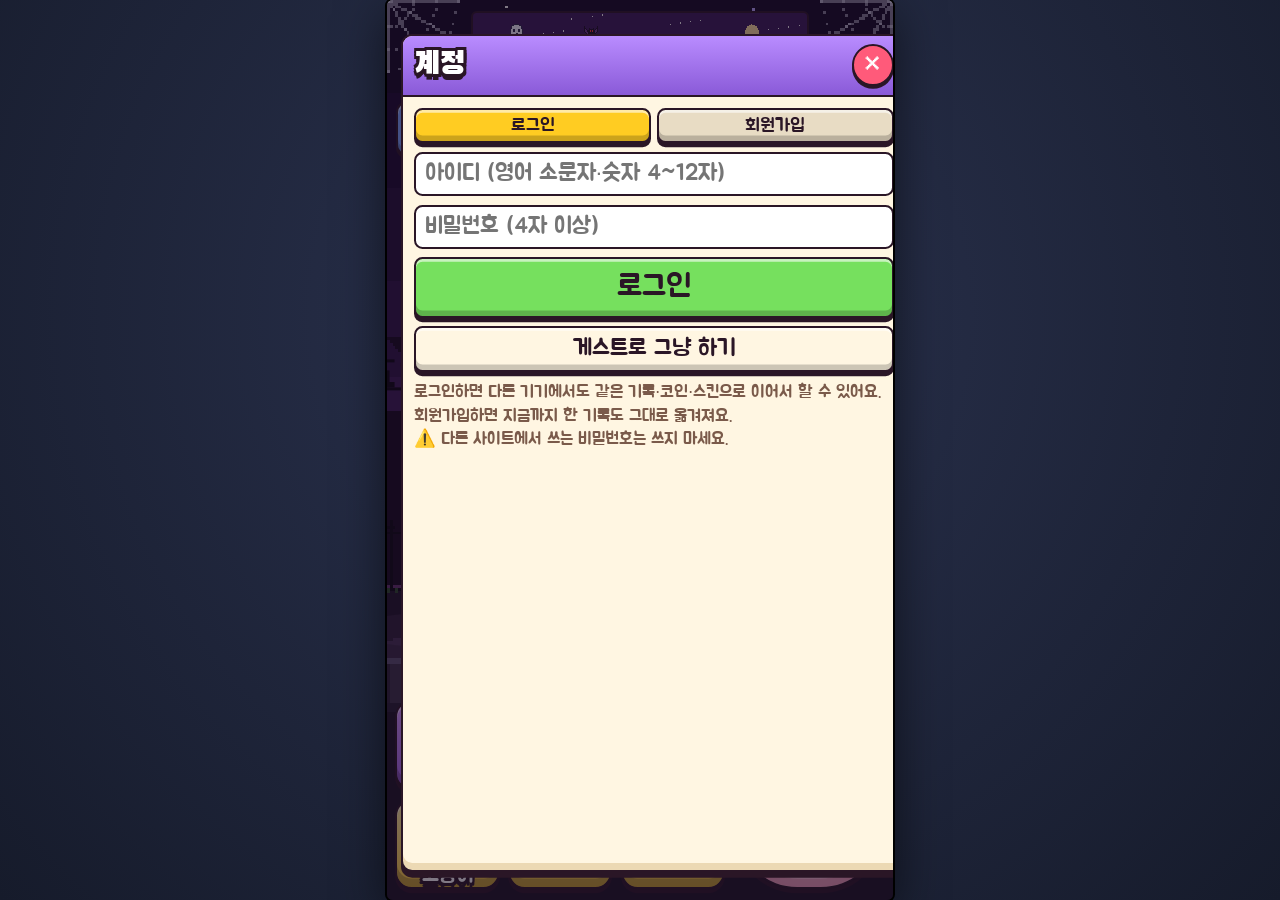
==== commit dea7c4ca: "냥냥 점프 업로드" ====
--- a/index.html
+++ b/index.html
@@ -269,7 +269,7 @@
    예) var FIREBASE_URL='https://내프로젝트-default-rtdb.firebaseio.com';
    비워 두면 claude.ai 안에서의 온라인 기능을 그대로 써요.
    ===================================================================== */
-var FIREBASE_URL='';
+var FIREBASE_URL='https://cat-jump-3afbb-default-rtdb.firebaseio.com';
 </script>
 <script>
 (function(){
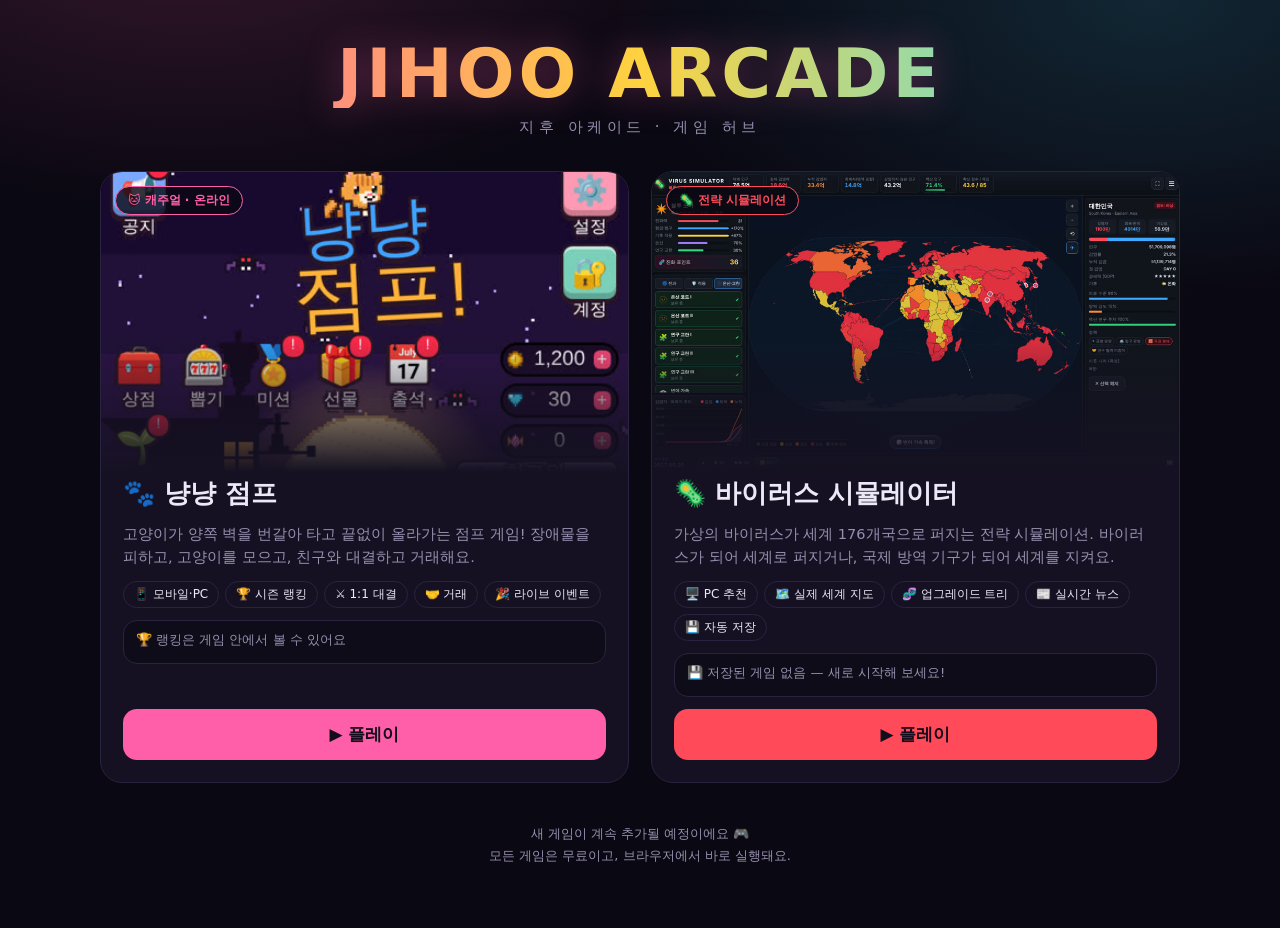
==== commit 6f2024cd: "지후 아케이드 게임 허브 + 바이러스 시뮬레이터 추가, 냥냥 점프 설정에 허브 버튼 Co-Authored-By: Claude Opus 5.5 <noreply@anthropic.co" ====
--- a/index.html
+++ b/index.html
@@ -1,1670 +1,106 @@
-<!DOCTYPE html>
+<!doctype html>
 <html lang="ko">
 <head>
 <meta charset="utf-8">
-<meta name="viewport" content="width=device-width, initial-scale=1, viewport-fit=cover, user-scalable=no">
-<title>냥냥 점프</title>
-<link rel="preconnect" href="https://fonts.googleapis.com">
-<link href="https://fonts.googleapis.com/css2?family=Black+Han+Sans&family=Jua&display=swap" rel="stylesheet">
+<meta name="viewport" content="width=device-width,initial-scale=1">
+<title>지후 아케이드 · 게임 허브</title>
+<meta name="description" content="냥냥 점프, 바이러스 시뮬레이터를 한곳에서 즐기는 지후 아케이드 게임 허브">
 <style>
-:root{box-sizing:border-box;padding-top:env(safe-area-inset-top,0px);padding-bottom:env(safe-area-inset-bottom,0px);
- --page:#2b3350;--page2:#161b2b;--u:2px;--o:calc(var(--u)*1);--ink:#2a1626;}
-@media (prefers-color-scheme: dark){:root:not([data-theme="light"]){--page:#151a29;--page2:#080a12;}}
-:root[data-theme="dark"]{--page:#151a29;--page2:#080a12;}
-html{height:100%;scroll-padding-top:env(safe-area-inset-top,0px);}
-body{height:100%;margin:0;overflow:hidden;background:var(--page);background-image:radial-gradient(circle at 50% 35%,var(--page),var(--page2));
- font-family:'Jua','Apple SD Gothic Neo','Malgun Gothic','Noto Sans KR',sans-serif;color:var(--ink);
- -webkit-user-select:none;user-select:none;-webkit-touch-callout:none;-webkit-tap-highlight-color:transparent;}
-#app{position:relative;width:100%;height:100%;display:flex;align-items:center;justify-content:center;}
-#stage{position:relative;overflow:hidden;touch-action:none;background:#000;border-radius:calc(var(--u)*2);box-shadow:0 0 0 2px #000,0 14px 50px rgba(0,0,0,.6);}
-#game{position:absolute;inset:0;width:100%;height:100%;image-rendering:pixelated;image-rendering:crisp-edges;}
-button{font-family:inherit;color:var(--ink);cursor:pointer;}
-button:focus-visible{outline:calc(var(--u)*1.5) solid #fff;outline-offset:var(--o);}
-.ol{color:#fff;text-shadow:0 var(--o) 0 var(--ink),var(--o) 0 0 var(--ink),calc(var(--o)*-1) 0 0 var(--ink),0 calc(var(--o)*-1) 0 var(--ink),var(--o) var(--o) 0 var(--ink),calc(var(--o)*-1) var(--o) 0 var(--ink),var(--o) calc(var(--o)*-1) 0 var(--ink),calc(var(--o)*-1) calc(var(--o)*-1) 0 var(--ink),0 calc(var(--u)*2) 0 var(--ink);}
-.pix{image-rendering:pixelated;}
-.screen{position:absolute;inset:0;display:none;}
-.screen.on{display:block;}
-.screen:not(.on){display:none !important;}
-.screen.center.on{display:flex;}
-.dim{background:rgba(24,12,34,.55);}
-.center{display:flex;flex-direction:column;align-items:center;justify-content:center;gap:calc(var(--u)*4);padding:calc(var(--u)*8);box-sizing:border-box;}
-.gb{font-size:calc(var(--u)*8);line-height:1.1;background:#ffcc22;border:var(--o) solid var(--ink);border-radius:calc(var(--u)*3);
- box-shadow:inset 0 calc(var(--u)*-2) 0 rgba(0,0,0,.2),inset 0 var(--o) 0 rgba(255,255,255,.6),0 calc(var(--u)*1.5) 0 var(--ink);
- padding:calc(var(--u)*3) calc(var(--u)*5);display:inline-flex;align-items:center;justify-content:center;gap:calc(var(--u)*1.5);white-space:nowrap;}
-.gb:active{transform:translateY(var(--o));box-shadow:inset 0 calc(var(--u)*-1) 0 rgba(0,0,0,.2),0 calc(var(--u)*.5) 0 var(--ink);}
-.gb:disabled{filter:grayscale(.9);opacity:.55;cursor:default;transform:none;}
-.gb.big{font-size:calc(var(--u)*11);width:100%;padding:calc(var(--u)*4);}
-.gb.sm{font-size:calc(var(--u)*6.5);padding:calc(var(--u)*2) calc(var(--u)*3);}
-.gb.green{background:#76e05e}.gb.blue{background:#74ccff}.gb.pink{background:#ff97c6}.gb.cream{background:#fff6e2}.gb.purple{background:#b98cff}.gb.orange{background:#ff9d3a}
-.ic{width:calc(var(--u)*7);height:calc(var(--u)*7);image-rendering:pixelated;vertical-align:middle;flex:none;}
-.row{display:flex;gap:calc(var(--u)*3);width:100%;}
-.row>.gb{flex:1;}
-/* ---------- home ---------- */
-#home .banner{position:absolute;top:calc(var(--u)*4);left:calc(var(--u)*30);right:calc(var(--u)*30);height:calc(var(--u)*28);border:var(--o) solid var(--ink);border-radius:calc(var(--u)*2);
- background-size:100% 100%;image-rendering:pixelated;padding:0;box-shadow:0 var(--o) 0 var(--ink);display:flex;align-items:flex-end;justify-content:flex-end;}
-#home .banner span{font-size:calc(var(--u)*7);margin:0 calc(var(--u)*3) calc(var(--u)*2) 0;line-height:1;text-align:right;}
-.logo{position:absolute;top:calc(var(--u)*33);left:0;right:0;display:flex;flex-direction:column;align-items:center;pointer-events:none;transform:rotate(-3deg);}
-.logo .t1,.logo .t2{font-family:'Black Han Sans','Jua',sans-serif;line-height:.95;letter-spacing:calc(var(--u)*.5);}
-.logo .t1{font-size:calc(var(--u)*22);color:#3fa2ff;}
-.logo .t2{font-size:calc(var(--u)*26);color:#ffb238;margin-left:calc(var(--u)*10);}
-.logo .lc{width:calc(var(--u)*26);height:calc(var(--u)*22);margin-bottom:calc(var(--u)*-6);}
-.logo .dec{position:absolute;width:calc(var(--u)*22);height:calc(var(--u)*22);}
-.ib{position:relative;background:none;border:0;padding:0;display:flex;flex-direction:column;align-items:center;gap:0;width:calc(var(--u)*22);}
-.ib .bx{width:calc(var(--u)*18);height:calc(var(--u)*18);border:var(--o) solid var(--ink);border-radius:calc(var(--u)*4);display:flex;align-items:center;justify-content:center;font-size:calc(var(--u)*10);
- box-shadow:inset 0 calc(var(--u)*-2) 0 rgba(0,0,0,.2),inset 0 var(--o) 0 rgba(255,255,255,.6),0 var(--o) 0 var(--ink);background:#ff8aa8;}
-.ib .bx.nb{background:none;border:0;box-shadow:none;font-size:calc(var(--u)*13);filter:drop-shadow(0 var(--o) 0 var(--ink)) drop-shadow(var(--o) 0 0 var(--ink)) drop-shadow(calc(var(--o)*-1) 0 0 var(--ink));}
-.ib .lb{font-size:calc(var(--u)*5.8);margin-top:calc(var(--u)*-1);white-space:nowrap;}
-.ib:active,.bb:active,.eb:active{transform:translateY(var(--o));}
-.bd{position:absolute;top:calc(var(--u)*-2);right:calc(var(--u)*0);min-width:calc(var(--u)*7);height:calc(var(--u)*7);border-radius:calc(var(--u)*4);background:#ff2a4a;color:#fff;border:var(--o) solid var(--ink);
- font-size:calc(var(--u)*5);display:none;align-items:center;justify-content:center;line-height:1;}
-.bd.on{display:flex;}
-.lcol,.rcol{position:absolute;top:calc(var(--u)*36);display:flex;flex-direction:column;gap:calc(var(--u)*2);}
-.lcol{left:calc(var(--u)*2);}.rcol{right:calc(var(--u)*2);}
-.mrow{position:absolute;left:calc(var(--u)*2);top:calc(var(--u)*97);display:flex;gap:calc(var(--u)*1);}
-.wal{position:absolute;right:calc(var(--u)*3);top:calc(var(--u)*98);display:flex;flex-direction:column;gap:calc(var(--u)*2);align-items:flex-end;}
-.pill{background:rgba(24,12,34,.78);border:var(--o) solid #000;border-radius:calc(var(--u)*8);color:#fff;padding:var(--o) calc(var(--u)*2) var(--o) var(--o);font-size:calc(var(--u)*7);display:flex;align-items:center;gap:calc(var(--u)*1.5);min-width:calc(var(--u)*36);justify-content:space-between;}
-.pill .pl{background:#ff4a7a;border-radius:calc(var(--u)*2);width:calc(var(--u)*6);height:calc(var(--u)*6);display:flex;align-items:center;justify-content:center;font-size:calc(var(--u)*6);line-height:1;}
-.evcol{position:absolute;right:calc(var(--u)*3);top:calc(var(--u)*138);width:calc(var(--u)*56);display:flex;flex-direction:column;gap:calc(var(--u)*3);}
-.eb{position:relative;height:calc(var(--u)*17);border:var(--o) solid var(--ink);border-radius:calc(var(--u)*3);display:flex;align-items:center;gap:calc(var(--u)*1.5);padding:0 calc(var(--u)*2);font-size:calc(var(--u)*6.8);line-height:1;text-align:left;
- box-shadow:inset 0 calc(var(--u)*-2) 0 rgba(0,0,0,.25),inset 0 var(--o) 0 rgba(255,255,255,.4),0 var(--o) 0 var(--ink);}
-.eb .e{font-size:calc(var(--u)*10);}
-.eb.e1{background:linear-gradient(#c9a2ff,#9a6ae8);}
-.eb.e2{background:linear-gradient(#6a5a4a,#3a2e26);}
-.eb.e3{background:linear-gradient(#5ac0d8,#2a7aa8);}
-.starter{position:absolute;left:calc(var(--u)*2);top:calc(var(--u)*124);}
-.bot{position:absolute;left:calc(var(--u)*3);right:calc(var(--u)*3);bottom:calc(var(--u)*4);display:grid;grid-template-columns:1fr 1fr 1fr 1.45fr;grid-template-rows:calc(var(--u)*32) calc(var(--u)*32);gap:calc(var(--u)*3);}
-.bb{position:relative;border:var(--o) solid var(--ink);border-radius:calc(var(--u)*6);display:flex;flex-direction:column;align-items:center;justify-content:center;padding:0;font-size:calc(var(--u)*7.5);
- box-shadow:inset 0 calc(var(--u)*-3) 0 rgba(0,0,0,.22),inset 0 var(--o) 0 rgba(255,255,255,.55),0 calc(var(--u)*1.5) 0 var(--ink);background:linear-gradient(#d49cff,#a565ec);}
-.bb .e{font-size:calc(var(--u)*13);line-height:1.05;filter:drop-shadow(0 var(--o) 0 rgba(0,0,0,.35));}
-.bb .e img{width:calc(var(--u)*22);height:calc(var(--u)*20);}
-.bb.y{background:linear-gradient(#fff2a8,#ffcf3a);}
-.paw{grid-column:4;grid-row:1/3;position:relative;background:none;border:0;padding:0;}
-.paw .pd{position:absolute;left:4%;right:4%;bottom:0;height:64%;background:radial-gradient(circle at 50% 35%,#fff,#ffd6e4 60%,#ffb6cc);border:var(--o) solid var(--ink);border-radius:46% 46% 42% 42%;
- box-shadow:inset 0 calc(var(--u)*-3) 0 rgba(200,60,110,.3),0 calc(var(--u)*1.5) 0 var(--ink);display:flex;flex-direction:column;align-items:center;justify-content:center;}
-.paw .pd .pl{width:0;height:0;border-left:calc(var(--u)*12) solid #ff5a8a;border-top:calc(var(--u)*7.5) solid transparent;border-bottom:calc(var(--u)*7.5) solid transparent;margin-left:calc(var(--u)*3);filter:drop-shadow(0 var(--o) 0 var(--ink));}
-.paw .pd b{font-size:calc(var(--u)*10);color:#ff4a7a;font-weight:400;margin-top:var(--o);}
-.paw i{position:absolute;width:21%;height:21%;background:radial-gradient(circle at 45% 35%,#fff,#ffc6d8);border:var(--o) solid var(--ink);border-radius:50%;box-shadow:0 var(--o) 0 var(--ink);}
-.paw i:nth-child(1){left:0;top:24%;}.paw i:nth-child(2){left:22%;top:4%;}.paw i:nth-child(3){right:22%;top:4%;}.paw i:nth-child(4){right:0;top:24%;}
-/* ---------- hud ---------- */
-#hud{position:absolute;inset:0;pointer-events:none;display:none;}
-#hud.on{display:block;}
-#hfl{position:absolute;top:calc(var(--u)*4);left:0;right:0;text-align:center;font-family:'Black Han Sans','Jua',sans-serif;font-size:calc(var(--u)*24);line-height:1;}
-#hbst{position:absolute;top:calc(var(--u)*29);left:0;right:0;text-align:center;font-family:'Black Han Sans','Jua',sans-serif;font-size:calc(var(--u)*8);color:#ffe14a;}
-#pauseBtn{position:absolute;top:calc(var(--u)*4);right:calc(var(--u)*4);width:calc(var(--u)*18);height:calc(var(--u)*18);border-radius:50%;padding:0;font-size:calc(var(--u)*7);pointer-events:auto;background:#ff8a9a;
- border:var(--o) solid var(--ink);box-shadow:inset 0 calc(var(--u)*-2) 0 rgba(0,0,0,.25),0 var(--o) 0 var(--ink);color:#fff;font-weight:700;}
-.hw{position:absolute;top:calc(var(--u)*25);right:calc(var(--u)*4);display:flex;flex-direction:column;gap:calc(var(--u)*1.5);align-items:flex-end;}
-.hw .pill{min-width:calc(var(--u)*30);font-size:calc(var(--u)*6.5);}
-#hcandyP{display:none;}
-#modeTag{position:absolute;top:calc(var(--u)*5);left:calc(var(--u)*4);font-size:calc(var(--u)*6.5);}
-#hint{position:absolute;bottom:calc(var(--u)*36);left:0;right:0;text-align:center;font-size:calc(var(--u)*9);display:none;animation:blink 1.1s steps(2) infinite;}
-#hint small{font-size:calc(var(--u)*6.5);}
-#zone{position:absolute;top:38%;left:0;right:0;text-align:center;font-family:'Black Han Sans','Jua',sans-serif;font-size:calc(var(--u)*15);display:none;color:#ff9a2a;}
-#elevMsg{position:absolute;bottom:calc(var(--u)*20);left:calc(var(--u)*10);right:calc(var(--u)*10);text-align:center;font-size:calc(var(--u)*8);display:none;background:rgba(24,12,34,.65);border-radius:calc(var(--u)*6);padding:calc(var(--u)*2);}
-#bossbar{position:absolute;top:calc(var(--u)*40);left:calc(var(--u)*24);right:calc(var(--u)*24);display:none;text-align:center;}
-#bossbar .nm{font-size:calc(var(--u)*6.5);}
-#bossbar .bar{height:calc(var(--u)*5);border:var(--o) solid var(--ink);background:#3a1a2a;border-radius:calc(var(--u)*3);overflow:hidden;margin-top:var(--o);}
-#bossbar .bar i{display:block;height:100%;width:100%;background:linear-gradient(#ff7a7a,#e02a4a);transition:width .2s;}
-@keyframes blink{50%{opacity:.25}}
-@media (prefers-reduced-motion: reduce){#hint{animation:none}}
-/* ---------- panels ---------- */
-.panel{background:#fff6e2;border:var(--o) solid var(--ink);border-radius:calc(var(--u)*4);box-shadow:inset 0 calc(var(--u)*-2.5) 0 #ecd9b4,0 calc(var(--u)*2) 0 var(--ink);padding:calc(var(--u)*5);box-sizing:border-box;width:100%;}
-#modal .mp{position:absolute;left:calc(var(--u)*5);right:calc(var(--u)*5);top:calc(var(--u)*12);bottom:calc(var(--u)*10);display:flex;flex-direction:column;padding:0;overflow:hidden;}
-.mh{display:flex;align-items:center;justify-content:space-between;background:linear-gradient(#b98cff,#8a5ad8);border-bottom:var(--o) solid var(--ink);padding:calc(var(--u)*3) calc(var(--u)*4);}
-.mh .t{font-family:'Black Han Sans','Jua',sans-serif;font-size:calc(var(--u)*11);}
-.xb{width:calc(var(--u)*15);height:calc(var(--u)*15);border-radius:50%;border:var(--o) solid var(--ink);background:#ff5a7a;color:#fff;font-size:calc(var(--u)*7);padding:0;box-shadow:0 var(--o) 0 var(--ink);}
-#mbody{flex:1;overflow-y:auto;touch-action:pan-y;padding:calc(var(--u)*4);display:flex;flex-direction:column;gap:calc(var(--u)*3);font-size:calc(var(--u)*7);}
-.note{font-size:calc(var(--u)*6.2);color:#7a5a4a;line-height:1.35;}
-.grid{display:grid;grid-template-columns:repeat(3,1fr);gap:calc(var(--u)*2.5);}
-.card{background:#fffdf6;border:var(--o) solid var(--ink);border-radius:calc(var(--u)*3);padding:calc(var(--u)*1.5) var(--o) calc(var(--u)*2);display:flex;flex-direction:column;align-items:center;gap:var(--o);box-shadow:0 var(--o) 0 var(--ink);position:relative;}
-.card.eq{background:#d8f7c8;}
-.card img.cs{width:calc(var(--u)*40);height:calc(var(--u)*40);image-rendering:pixelated;}
-.card.lock img.cs{filter:brightness(.2) contrast(.7);}
-.card .n{font-size:calc(var(--u)*6.3);text-align:center;}
-.card .p{font-size:calc(var(--u)*6);display:flex;align-items:center;gap:var(--o);}
-.card .p .ic{width:calc(var(--u)*5.5);height:calc(var(--u)*5.5);}
-.tag{position:absolute;top:calc(var(--u)*-2);left:calc(var(--u)*-1);background:#ff8a1a;color:#fff;border:var(--o) solid var(--ink);border-radius:calc(var(--u)*2);font-size:calc(var(--u)*5);padding:0 calc(var(--u)*1.5);}
-.li{display:flex;align-items:center;gap:calc(var(--u)*3);background:#fffdf6;border:var(--o) solid var(--ink);border-radius:calc(var(--u)*3);padding:calc(var(--u)*2.5) calc(var(--u)*3);box-shadow:0 var(--o) 0 var(--ink);}
-.li .em{font-size:calc(var(--u)*13);width:calc(var(--u)*18);text-align:center;flex:none;}
-.li .tx{flex:1;min-width:0;}
-.li .tx b{display:block;font-weight:400;font-size:calc(var(--u)*7.5);}
-.li .tx small{display:block;font-size:calc(var(--u)*5.8);color:#7a5a4a;}
-.prog{height:calc(var(--u)*3.5);background:#e8dcc4;border-radius:calc(var(--u)*2);overflow:hidden;margin-top:var(--o);border:var(--o) solid rgba(0,0,0,.25);}
-.prog i{display:block;height:100%;background:#76e05e;}
-.li.done{opacity:.55;}
-.li.locked{filter:grayscale(.8);opacity:.7;}
-.tabs{display:flex;gap:calc(var(--u)*2);}
-.tabs .gb{flex:1;background:#e8dcc4;}
-.tabs .gb.act{background:#ffcc22;}
-.hero{display:flex;align-items:center;gap:calc(var(--u)*3);background:#9fdcff;border:var(--o) solid var(--ink);border-radius:calc(var(--u)*3);padding:calc(var(--u)*2) calc(var(--u)*4);}
-.hero img{width:calc(var(--u)*46);height:calc(var(--u)*46);image-rendering:pixelated;}
-.hero .nm{font-size:calc(var(--u)*9);}
-.hero .ds{font-size:calc(var(--u)*6);color:#2a4a6a;}
-.cal{display:grid;grid-template-columns:repeat(4,1fr);gap:calc(var(--u)*2);}
-.cal .d{background:#fffdf6;border:var(--o) solid var(--ink);border-radius:calc(var(--u)*3);padding:calc(var(--u)*2) var(--o);text-align:center;font-size:calc(var(--u)*6);display:flex;flex-direction:column;align-items:center;gap:var(--o);}
-.cal .d.got{background:#d8f7c8;}
-.cal .d.today{background:#ffe08a;outline:calc(var(--u)*1) solid #ff5a8a;}
-.cal .d .e{font-size:calc(var(--u)*11);}
-.rk{display:flex;align-items:center;gap:calc(var(--u)*2.5);padding:calc(var(--u)*1.5) calc(var(--u)*2.5);border-bottom:var(--o) dashed #d8c8a8;font-size:calc(var(--u)*7);}
-.rk .no{width:calc(var(--u)*14);font-family:'Black Han Sans','Jua',sans-serif;color:#a8763a;text-align:center;}
-.rk img{width:calc(var(--u)*18);height:calc(var(--u)*18);image-rendering:pixelated;}
-.rk .nn{flex:1;overflow:hidden;text-overflow:ellipsis;white-space:nowrap;}
-.rk.me{background:#ffe08a;border-radius:calc(var(--u)*2);}
-.inp{font-family:inherit;font-size:calc(var(--u)*8);border:var(--o) solid var(--ink);border-radius:calc(var(--u)*3);padding:calc(var(--u)*2) calc(var(--u)*3);width:100%;box-sizing:border-box;background:#fff;color:var(--ink);}
-.big-n{font-family:'Black Han Sans','Jua',sans-serif;font-size:calc(var(--u)*13);}
-.capsule{width:calc(var(--u)*46);height:calc(var(--u)*46);border-radius:50%;border:var(--o) solid var(--ink);margin:calc(var(--u)*2) auto;
- background:linear-gradient(#ff7aa8 50%,#fff 50%);box-shadow:inset 0 calc(var(--u)*-3) 0 rgba(0,0,0,.15),0 calc(var(--u)*1.5) 0 var(--ink);display:flex;align-items:center;justify-content:center;font-size:calc(var(--u)*16);}
-.capsule.spin{animation:shake .12s linear infinite;}
-@keyframes shake{0%{transform:rotate(-12deg)}50%{transform:rotate(12deg)}100%{transform:rotate(-12deg)}}
-.reveal{display:flex;flex-direction:column;align-items:center;gap:calc(var(--u)*2);}
-.reveal img{width:calc(var(--u)*56);height:calc(var(--u)*56);image-rendering:pixelated;}
-/* over */
-.otitle{font-family:'Black Han Sans','Jua',sans-serif;font-size:calc(var(--u)*13);}
-.ofl{font-family:'Black Han Sans','Jua',sans-serif;font-size:calc(var(--u)*26);line-height:1;color:#ff9a2a;}
-.ofl small{font-size:calc(var(--u)*12);}
-.newb{display:none;background:#ff5a8a;color:#fff;border:var(--o) solid var(--ink);border-radius:calc(var(--u)*6);padding:var(--o) calc(var(--u)*4);font-size:calc(var(--u)*8);transform:rotate(-3deg);}
-.ostats{font-size:calc(var(--u)*7.5);display:flex;flex-wrap:wrap;justify-content:center;align-items:center;gap:calc(var(--u)*2) calc(var(--u)*4);}
-.ostats span{display:inline-flex;align-items:center;gap:var(--o);}
-#toast{position:absolute;left:50%;top:44%;transform:translate(-50%,-50%);background:rgba(24,12,34,.9);color:#fff;font-size:calc(var(--u)*8);padding:calc(var(--u)*3) calc(var(--u)*6);border-radius:calc(var(--u)*6);pointer-events:none;opacity:0;transition:opacity .2s;white-space:nowrap;z-index:9;}
-#toast.on{opacity:1;}
+  :root{--bg:#0a0812;--card:#151122;--line:#2a2340;--text:#ece8f6;--dim:#968fae;--pink:#ff5ea8;--cyan:#3fe0ff;--yellow:#ffd23f;--red:#ff4a5a;--green:#35d07f}
+  *{box-sizing:border-box}
+  html,body{margin:0;background:var(--bg);color:var(--text);font-family:"Pretendard","Apple SD Gothic Neo","Noto Sans KR","Malgun Gothic",system-ui,sans-serif}
+  body{min-height:100vh;background:
+    radial-gradient(900px 500px at 15% -10%,rgba(255,94,168,.18),transparent 60%),
+    radial-gradient(900px 500px at 90% 0%,rgba(63,224,255,.14),transparent 60%),var(--bg)}
+  .wrap{max-width:1120px;margin:0 auto;padding:40px 20px 60px}
+  header{text-align:center;margin-bottom:34px}
+  .logo{font-size:clamp(38px,7vw,68px);font-weight:900;letter-spacing:.06em;line-height:1;margin:0;
+    background:linear-gradient(90deg,var(--pink),var(--yellow),var(--cyan));-webkit-background-clip:text;background-clip:text;color:transparent;
+    filter:drop-shadow(0 0 18px rgba(255,94,168,.35))}
+  .sub{color:var(--dim);margin-top:10px;font-size:15px;letter-spacing:.3em}
+  .games{display:grid;grid-template-columns:repeat(auto-fit,minmax(320px,1fr));gap:22px}
+  .game{position:relative;display:flex;flex-direction:column;background:var(--card);border:1px solid var(--line);border-radius:22px;overflow:hidden;text-decoration:none;color:inherit;transition:transform .2s,border-color .2s,box-shadow .2s}
+  .game:hover{transform:translateY(-4px);border-color:var(--c);box-shadow:0 18px 50px -12px var(--c)}
+  .shot{height:300px;background:#000 var(--img) center/cover no-repeat;position:relative}
+  .shot::after{content:"";position:absolute;inset:0;background:linear-gradient(180deg,transparent 55%,var(--card))}
+  .cj .shot{background-position:center 18%}
+  .badge{position:absolute;top:14px;left:14px;z-index:1;background:rgba(10,8,18,.8);border:1px solid var(--c);color:var(--c);border-radius:20px;padding:5px 12px;font-size:12px;font-weight:800}
+  .body{padding:4px 22px 22px;display:flex;flex-direction:column;gap:12px;flex:1}
+  h2{margin:0;font-size:26px;display:flex;align-items:center;gap:10px}
+  .desc{color:var(--dim);line-height:1.6;margin:0;font-size:14.5px}
+  .tags{display:flex;flex-wrap:wrap;gap:6px}
+  .tags span{font-size:12px;border:1px solid var(--line);border-radius:14px;padding:4px 10px;color:var(--text)}
+  .live{background:#0f0c19;border:1px solid var(--line);border-radius:14px;padding:10px 12px;font-size:13px;min-height:44px}
+  .live b{color:var(--c)}
+  .live ol{margin:6px 0 0;padding-left:20px}.live li{margin:2px 0}
+  .live .muted{color:var(--dim)}
+  .play{margin-top:auto;display:flex;align-items:center;justify-content:center;gap:8px;background:var(--c);color:#120c1c;border-radius:14px;padding:14px;font-weight:900;font-size:17px}
+  .game:hover .play{filter:brightness(1.1)}
+  .cj{--c:var(--pink);--img:url(hub/catjump.jpg)}
+  .vs{--c:var(--red);--img:url(hub/virus.jpg)}
+  footer{text-align:center;color:var(--dim);font-size:13px;margin-top:40px;line-height:1.7}
+  @media (max-width:520px){.shot{height:220px}h2{font-size:22px}}
 </style>
 </head>
 <body>
-<div id="app">
- <div id="stage">
-  <canvas id="game" width="180" height="320"></canvas>
+<div class="wrap">
+  <header>
+    <h1 class="logo">JIHOO ARCADE</h1>
+    <div class="sub">지후 아케이드 · 게임 허브</div>
+  </header>
 
-  <div id="hud">
-   <div id="modeTag" class="ol"></div>
-   <div id="hfl" class="ol">0층</div>
-   <div id="hbst" class="ol">BEST 0층</div>
-   <button id="pauseBtn" data-act="pause" aria-label="일시정지">❚❚</button>
-   <div class="hw">
-    <div class="pill"><img class="ic" data-ic="c" alt=""><span id="hc">0</span></div>
-    <div class="pill"><img class="ic" data-ic="g" alt=""><span id="hg">0</span></div>
-    <div class="pill" id="hcandyP"><img class="ic" data-ic="k" alt=""><span id="hk">0</span></div>
-   </div>
-   <div id="bossbar"><div class="nm ol" id="bossnm"></div><div class="bar"><i id="bossfill"></i></div></div>
-   <div id="hint" class="ol">탭 · 클릭 · 스페이스바로 점프!<br><small>공중에서 한 번 더 누르면 더블 점프</small></div>
-   <div id="zone" class="ol"></div>
-   <div id="elevMsg" class="ol"></div>
-  </div>
+  <main class="games">
+    <!-- 냥냥 점프 -->
+    <a class="game cj" href="CatJump.html">
+      <div class="shot"><span class="badge">🐱 캐주얼 · 온라인</span></div>
+      <div class="body">
+        <h2>🐾 냥냥 점프</h2>
+        <p class="desc">고양이가 양쪽 벽을 번갈아 타고 끝없이 올라가는 점프 게임! 장애물을 피하고, 고양이를 모으고, 친구와 대결하고 거래해요.</p>
+        <div class="tags"><span>📱 모바일·PC</span><span>🏆 시즌 랭킹</span><span>⚔️ 1:1 대결</span><span>🤝 거래</span><span>🎉 라이브 이벤트</span></div>
+        <div class="live" id="cjLive"><span class="muted">🏆 시즌 랭킹 불러오는 중…</span></div>
+        <span class="play">▶ 플레이</span>
+      </div>
+    </a>
 
-  <div id="home" class="screen">
-   <button class="banner" data-open="event" id="bannerBtn" aria-label="할로윈 이벤트"><span class="ol">할로윈<br>사탕 이벤트</span></button>
-   <div class="logo">
-    <img class="lc pix" id="logoCat" alt="">
-    <div class="t1 ol">냥냥</div>
-    <div class="t2 ol">점프!</div>
-   </div>
-   <div class="lcol">
-    <button class="ib" data-open="notice"><div class="bx" style="background:#7aa8ff">📢</div><div class="lb ol">공지</div><span class="bd" id="bd-notice">N</span></button>
-   </div>
-   <div class="rcol">
-    <button class="ib" data-open="settings"><div class="bx" style="background:#ff9ab4">⚙️</div><div class="lb ol">설정</div></button>
-    <button class="ib" data-open="profile"><div class="bx" style="background:#7ad0b8">🔐</div><div class="lb ol">계정</div></button>
-   </div>
-   <div class="mrow">
-    <button class="ib" data-open="shop"><div class="bx nb">🧰</div><div class="lb ol">상점</div></button>
-    <button class="ib" data-open="gacha"><div class="bx nb">🎰</div><div class="lb ol">뽑기</div></button>
-    <button class="ib" data-open="mission"><div class="bx nb">🏅</div><div class="lb ol">미션</div><span class="bd" id="bd-mission">!</span></button>
-    <button class="ib" data-open="gift"><div class="bx nb">🎁</div><div class="lb ol">선물</div><span class="bd" id="bd-gift">!</span></button>
-    <button class="ib" data-open="attend"><div class="bx nb">📅</div><div class="lb ol">출석</div><span class="bd" id="bd-attend">!</span></button>
-   </div>
-   <div class="wal">
-    <div class="pill"><img class="ic" data-ic="c" alt=""><span class="wc">0</span><span class="pl" data-open="shop">+</span></div>
-    <div class="pill"><img class="ic" data-ic="g" alt=""><span class="wg">0</span><span class="pl" data-open="shop">+</span></div>
-    <div class="pill"><img class="ic" data-ic="k" alt=""><span class="wk">0</span><span class="pl" data-open="event">+</span></div>
-   </div>
-   <div class="starter"><button class="ib" data-open="starter"><div class="bx nb">🌱</div><div class="lb ol">스타터</div><span class="bd" id="bd-starter">!</span></button></div>
-   <div class="evcol">
-    <button class="eb e1" data-open="event"><span class="e">🎃</span><span class="ol">할로윈<br>이벤트</span><span class="bd" id="bd-event">!</span></button>
-    <button class="eb e2" data-open="smith"><span class="e">🔨</span><span class="ol">전설의<br>대장장이</span></button>
-    <button class="eb e3" data-open="pet"><span class="e">🍼</span><span class="ol">아기냥<br>키우기</span></button>
-   </div>
-   <div class="bot">
-    <button class="bb" data-open="modes"><span class="e">🎮</span><span class="ol">모드</span></button>
-    <button class="bb" data-open="boss"><span class="e">👹</span><span class="ol">보스</span></button>
-    <button class="bb" data-open="online"><span class="e">🌐</span><span class="ol">온라인</span></button>
-    <button class="paw" data-act="play" aria-label="시작"><i></i><i></i><i></i><i></i><div class="pd"><div class="pl"></div><b class="ol" style="color:#ff6a9a">시 작</b></div></button>
-    <button class="bb y" data-open="cats"><span class="e"><img class="pix" id="catBtnImg" alt=""></span><span class="ol">고양이</span></button>
-    <button class="bb y" data-open="wardrobe"><span class="e">👔</span><span class="ol">옷장</span></button>
-    <button class="bb y" data-open="elevator"><span class="e">🧺</span><span class="ol">엘리베이터</span></button>
-   </div>
-  </div>
+    <!-- 바이러스 시뮬레이터 -->
+    <a class="game vs" href="virus/">
+      <div class="shot"><span class="badge">🦠 전략 시뮬레이션</span></div>
+      <div class="body">
+        <h2>🦠 바이러스 시뮬레이터</h2>
+        <p class="desc">가상의 바이러스가 세계 176개국으로 퍼지는 전략 시뮬레이션. 바이러스가 되어 세계로 퍼지거나, 국제 방역 기구가 되어 세계를 지켜요.</p>
+        <div class="tags"><span>🖥️ PC 추천</span><span>🗺️ 실제 세계 지도</span><span>🧬 업그레이드 트리</span><span>📰 실시간 뉴스</span><span>💾 자동 저장</span></div>
+        <div class="live" id="vsLive"><span class="muted">💾 저장된 게임 없음 — 새로 시작해 보세요!</span></div>
+        <span class="play">▶ 플레이</span>
+      </div>
+    </a>
+  </main>
 
-  <div id="modal" class="screen dim">
-   <div class="panel mp"><div class="mh"><span class="t ol" id="mtitle"></span><button class="xb" data-act="closeModal" aria-label="닫기">✕</button></div><div id="mbody"></div></div>
-  </div>
+  <footer>새 게임이 계속 추가될 예정이에요 🎮<br>모든 게임은 무료이고, 브라우저에서 바로 실행돼요.</footer>
+</div>
 
-  <div id="pause" class="screen dim center">
-   <div class="panel center">
-    <div class="otitle">일시정지</div>
-    <button class="gb green big" data-act="resume">계속하기</button>
-    <button class="gb cream" data-act="quit">홈으로</button>
-   </div>
-  </div>
-
-  <div id="over" class="screen dim center">
-   <div class="panel center">
-    <div class="otitle" id="otitle">냐앙! 떨어졌다</div>
-    <div class="ofl"><span id="ofl">0</span><small>층</small></div>
-    <div class="newb" id="onew">🎉 신기록!</div>
-    <div class="ostats">
-     <span>최고 <b id="obest">0</b>층</span>
-     <span><img class="ic" data-ic="c" alt="">+<b id="oc">0</b></span>
-     <span><img class="ic" data-ic="g" alt="">+<b id="og">0</b></span>
-     <span id="okw"><img class="ic" data-ic="k" alt="">+<b id="ok">0</b></span>
-    </div>
-    <button class="gb pink big" id="revBtn" data-act="revive"><img class="ic" data-ic="g" alt="">3으로 이어하기</button>
-    <div class="row"><button class="gb green" data-act="retry">다시하기</button><button class="gb cream" data-act="home">홈</button></div>
-   </div>
-  </div>
-
-  <div id="toast"></div>
- </div>
-</div>
 <script>
-/* =====================================================================
-   🔥 GitHub 등 바깥에 올릴 때: 아래 따옴표 안에 Firebase Realtime Database 주소를 붙여넣으세요.
-   예) var FIREBASE_URL='https://내프로젝트-default-rtdb.firebaseio.com';
-   비워 두면 claude.ai 안에서의 온라인 기능을 그대로 써요.
-   ===================================================================== */
-var FIREBASE_URL='https://cat-jump-3afbb-default-rtdb.firebaseio.com';
-</script>
-<script>
-(function(){
-'use strict';
-const W=180;let H=320;
-const LX=16,RX=164,MX=90,FPX=24,CH=120,SEG=160,GRAV=820,CLING=12,GROUND_Y=-15;
-let S=2;const sn=v=>Math.round(v*S)/S;
-const $=id=>document.getElementById(id);
-const stage=$('stage'),canvas=$('game');let ctx=canvas.getContext('2d');
-const mk=(w,h)=>{const c=document.createElement('canvas');c.width=w;c.height=h;return c;};
-function mulberry(a){return function(){a|=0;a=a+0x6D2B79F5|0;let t=Math.imul(a^a>>>15,1|a);t=t+Math.imul(t^t>>>7,61|t)^t;return((t^t>>>14)>>>0)/4294967296;};}
-const rnd=(a,b)=>a+Math.random()*(b-a);
-const clamp=(v,a,b)=>v<a?a:v>b?b:v;
-const lerp=(a,b,t)=>a+(b-a)*t;
-const ease=t=>t<.5?2*t*t:1-Math.pow(-2*t+2,2)/2;
-const fmt=n=>Math.round(Number(n)||0).toLocaleString('ko-KR');
-const esc=s=>String(s).replace(/[&<>"']/g,c=>({'&':'&amp;','<':'&lt;','>':'&gt;','"':'&quot;',"'":'&#39;'}[c]));
-const today=()=>{const d=new Date();return d.getFullYear()+'-'+(d.getMonth()+1)+'-'+d.getDate();};
-const _cc=new Map();
-function shade(hex,f){const k=hex+'|'+f;let r=_cc.get(k);if(r)return r;if(hex[0]!=='#')return hex;
- const n=parseInt(hex.slice(1),16);let R=n>>16&255,G=n>>8&255,B=n&255;
- if(f>0){R+=(255-R)*f;G+=(255-G)*f;B+=(255-B)*f;}else{R*=1+f;G*=1+f;B*=1+f;}
- r='#'+((1<<24)|(Math.round(R)<<16)|(Math.round(G)<<8)|Math.round(B)).toString(16).slice(1);_cc.set(k,r);return r;}
-
-/* ================= 저장 ================= */
-const SK='nyangjump_save_v2';
-const DEF={coins:300,gems:5,candy:0,best:0,breeds:['cheese','mackerel'],outfits:['none'],breed:'cheese',outfit:'none',mute:false,vib:true,nick:'',
- stats:{jumps:0,dj:0,coins:0,candy:0,runs:0,boss:0,hw:0,vs:0,vsWin:0},claimed:[],attendDay:0,attendDate:'',giftAt:0,starter:false,noticeSeen:0,fcode:'',friends:[],
- items:{shield:0},autoShield:true,doubleNext:false,up:{glove:0,shoes:0,magnet:0,luck:0},pet:{lv:1,exp:0,name:'아기냥'},bossClear:[false,false,false]};
-const save=JSON.parse(JSON.stringify(DEF));
-try{let s=JSON.parse(localStorage.getItem(SK)||'null');
- if(!s){const o=JSON.parse(localStorage.getItem('nyangjump_save_v1')||'null');if(o)s={coins:o.coins,gems:o.gems,best:o.best,breeds:o.breeds,outfits:o.outfits,breed:o.breed,outfit:o.outfit,mute:o.mute};}
- if(s&&typeof s==='object'){for(const k in s){if(DEF[k]&&typeof DEF[k]==='object'&&!Array.isArray(DEF[k]))Object.assign(save[k],s[k]);else if(s[k]!==undefined)save[k]=s[k];}}}catch(e){}
-let onPersist=null;function persist(){save._t=Date.now();try{localStorage.setItem(SK,JSON.stringify(save));}catch(e){}if(onPersist)onPersist();}
-
-/* ================= 고양이 품종 ================= */
-const BREEDS=[
- {id:'cheese',name:'치즈냥',desc:'일반 고양이 · 주황 줄무늬',price:0,cur:'c',pat:'tabby',F:'#f5a443',D:'#cf6f26',B:'#fff3dc',E:'#3a8a2a',O:'#3a1e12'},
- {id:'mackerel',name:'고등어냥',desc:'일반 고양이 · 회색 줄무늬',price:0,cur:'c',pat:'tabby',F:'#a7adb6',D:'#4f5560',B:'#f2f4f6',E:'#6ab43c',O:'#22252c'},
- {id:'black',name:'까망이',desc:'노란 눈의 검은 고양이',price:300,cur:'c',pat:'solid',F:'#34343f',B:'#4c4c5c',E:'#f4d03c',O:'#0c0c12',P:'#d87a8a'},
- {id:'tuxedo',name:'턱시도',desc:'흰 양말 신은 신사',price:400,cur:'c',pat:'tuxedo',F:'#2a2a33',B:'#ffffff',E:'#7ccc50',O:'#0c0c12'},
- {id:'calico',name:'삼색이',desc:'행운의 삼색 무늬',price:500,cur:'c',pat:'calico',F:'#ffffff',D:'#ec8c38',K:'#3a3532',B:'#ffffff',E:'#d9a43a',O:'#2a1a14'},
- {id:'russian',name:'러시안 블루',desc:'은빛 회색 털',price:700,cur:'c',pat:'solid',F:'#8a97ae',B:'#aab4c6',E:'#4fd27c',O:'#232836'},
- {id:'siamese',name:'샴',desc:'얼굴·귀·꼬리 포인트',price:800,cur:'c',pat:'points',F:'#f6ebd6',D:'#5c4030',B:'#fdf8ee',E:'#46a6ff',O:'#3a2618'},
- {id:'persian',name:'페르시안',desc:'복슬복슬 장모종',price:1000,cur:'c',pat:'fluffy',F:'#fbf6ee',B:'#ffffff',E:'#e88a24',O:'#5a4a40',patch:'persian'},
- {id:'mainecoon',name:'메인쿤',desc:'귀털이 멋진 대형묘',price:1200,cur:'c',pat:'tabby',F:'#95633a',D:'#4c2f1a',B:'#ecd8b8',E:'#d0a62a',O:'#24140a',patch:'coon'},
- {id:'sphynx',name:'스핑크스',desc:'털 없는 큰 귀 고양이',price:12,cur:'g',pat:'sphynx',F:'#ecbcac',D:'#c99484',B:'#f6d0c2',E:'#6fd0b0',O:'#5a2e28',P:'#e88a9a',patch:'sphynx'},
- {id:'golden',name:'황금냥',desc:'전설 속 반짝이 고양이',price:30,cur:'g',pat:'tabby',F:'#ffd640',D:'#f0a800',B:'#fff6b8',E:'#d02a2a',O:'#6a4400'}
-];
-const BREED={};BREEDS.forEach(b=>BREED[b.id]=b);
-
-/* ================= 직업 스킨 ================= */
-const HAT={
- builder:{ax:9,ay:6,pal:{K:'#2a1a10',Y:'#ffcc22',W:'#fff6c0',y:'#d99a00'},rows:["......KKKKKKK......","....KKYYYYYYYKK....","...KYYYWWYYYYYYK...","..KYYYWYYYYYYYYYK..","..KYYYYYYYYYYYYYK..",".KYYYYYYYYYYYYYYYK.","KKyyyyyyyyyyyyyyyKK","KKKKKKKKKKKKKKKKKKK"]},
- police:{ax:9,ay:5,pal:{K:'#0e1530',N:'#22367a',n:'#34509a',Y:'#ffd23f'},rows:["....KKKKKKKKKK.....","...KNNNNNNNNNNK....","..KNNNNNYYNNNNNK...","..KNNNNNYYNNNNNK...","..KnnnnnnnnnnnnK...","..KKKKKKKKKKKKKKKKK","...........KKKKKKK."]},
- chef:{ax:9,ay:8,pal:{K:'#6a5a5a',W:'#ffffff',w:'#dfe3ea'},rows:["....KKKKKKKKK......","..KKWWWWWWWWWKK....",".KWWWWWWWWWWWwwK...",".KWWWWWWWWWWWWwK...","..KWWWWWWWWWWwK....","...KWWWWWWWWWwK....","...KWWWWWWWWWwK....","...KKKKKKKKKKKK....","...KwwwwwwwwwwK....","...KKKKKKKKKKKK...."]},
- doctor:{ax:9,ay:4,pal:{K:'#163a28',G:'#3fae7a',g:'#2c8a5c'},rows:["....KKKKKKKKKK.....","..KKGGGGGGGGGGKK...",".KGGGGGGGGGGGGGGK..",".KGGGGGGGGGGGGGgK..",".KggggggggggggggK..","..KKKKKKKKKKKKKK..."]},
- fire:{ax:9,ay:6,pal:{K:'#2a0e0e',R:'#dc2c2c',r:'#a01818',Y:'#ffd23f'},rows:[".....KKKKKKKK......","...KKRRRRRRRRKK....","..KRRRRRYYRRRRRK...","..KRRRRYYYYRRRRK...","..KRRRRRYYRRRRRRK..",".KRRRRRRRRRRRRRRRK.","KrrrrrrrrrrrrrrrrrK","KKKKKKKKKKKKKKKKKKK"]},
- pirate:{ax:9,ay:5,pal:{K:'#1c1820',W:'#f4f0e6',Y:'#e8b830'},rows:["......KKKKKKK......","....KKKKKKKKKKK....","..KKKKKKWWKKKKKKK..",".KKKKKKWKKWKKKKKKK.","KKKKKKKKWWKKKKKKKKK","KYYYYYYYYYYYYYYYYYK",".KKKKKKKKKKKKKKKKK."]},
- wizard:{ax:9,ay:9,pal:{K:'#1e1238',P:'#6a3ac8',p:'#4a2696',Y:'#ffd23f'},rows:["..........KK.......",".........KPPK......","........KPPPK......",".......KPPYPK......","......KPPPPPPK.....",".....KPPPPPPPpK....","....KPPPPPPPPpK....","...KPPPPPPPPPPpK...","..KYYYYYYYYYYYYYK..","KKPPPPPPPPPPPPPPPKK","KKKKKKKKKKKKKKKKKKK"]},
- plume:{ax:4,ay:4,pal:{K:'#3a0a0a',R:'#ee3333',r:'#a81c1c'},rows:["..KKK.....",".KRRRK....","KRRrRRK...",".KKRRrK...","...KKKK..."]},
- crown:{ax:5,ay:5,pal:{K:'#5a3a00',Y:'#ffd23f',y:'#d89a00',R:'#e02a3a',B:'#3aa0ff',G:'#3ad070'},rows:[".K...K...K.","KYK.KYK.KYK","KYYKYYYKYYK","KYYYYYYYYYK","KYRYYBYYGYK","KyyyyyyyyyK",".KKKKKKKKK."]},
- pumpkin:{ax:9,ay:6,pal:{K:'#3a1a0a',G:'#3a9a3a',O:'#ff8a1a',o:'#d0600a',Y:'#ffe14a'},rows:["........GG.........",".......GG..........","....KKKKKKKKKKK....","..KKOOoOOOOoOOOKK..",".KOOOoOYOOOYoOOOOK.",".KOOOoOOOOOOoOOOOK.","KOOOOoOYYYYoOOOOOK.","KKKKKKKKKKKKKKKKKKK"]},
- witch:{ax:9,ay:9,pal:{K:'#1a1024',P:'#2e2240',V:'#9a4ad8'},rows:["..............KK...","............KKPK...","..........KKPPK....","........KKPPPK.....",".......KPPPPPK.....","......KPPPPPPK.....",".....KPPPPPPPK.....","....KVVVVVVVVVK....","KKKKKKKKKKKKKKKKKKK",".KPPPPPPPPPPPPPPPK.","..KKKKKKKKKKKKKKK.."]}
-};
-const OUTFITS=[
- {id:'none',name:'기본',desc:'아무것도 안 입은 모습',price:0,cur:'c'},
- {id:'builder',name:'공사장 인부',desc:'안전모와 형광 조끼',price:300,cur:'c',hat:HAT.builder,body:{c:['#ff7a1a','#ff9a4a'],s:'band',sc:'#eef0f6'}},
- {id:'police',name:'경찰관',desc:'금빛 배지 모자',price:450,cur:'c',hat:HAT.police,body:{c:['#5f93e0','#86b8ff'],s:'buttons',sc:'#ffd23f'}},
- {id:'chef',name:'요리사',desc:'높다란 셰프 모자',price:500,cur:'c',hat:HAT.chef,body:{c:['#ffffff','#eef2f8'],s:'buttons',sc:'#c8ccd6'}},
- {id:'doctor',name:'의사',desc:'수술모와 흰 가운',price:600,cur:'c',hat:HAT.doctor,body:{c:['#ffffff','#e6ecf4'],s:'buttons',sc:'#3fae7a'}},
- {id:'fire',name:'소방관',desc:'빨간 헬멧과 방화복',price:700,cur:'c',hat:HAT.fire,body:{c:['#d9b25c','#e8c87a'],s:'band',sc:'#fff07a'}},
- {id:'pirate',name:'해적',desc:'해골 모자와 안대',price:900,cur:'c',hat:HAT.pirate,face:'patch',body:{c:['#f4f0e6','#ffffff'],s:'stripes',sc:'#c02a3a'}},
- {id:'ninja',name:'닌자',desc:'검은 두건과 빨간 띠',price:1100,cur:'c',head:'ninja',body:{c:['#2c2c3c','#3a3a4c'],s:'band',sc:'#e02a3a'}},
- {id:'wizard',name:'마법사',desc:'별이 달린 고깔모자',price:1400,cur:'c',hat:HAT.wizard,body:{c:['#6a3ac8','#7a4ad8'],s:'buttons',sc:'#ffd23f'}},
- {id:'knight',name:'기사',desc:'깃털 투구와 망토',price:1800,cur:'c',head:'helm',hat:HAT.plume,cape:'#3b4fc0',body:{c:['#c8d0dc','#e0e6ee'],s:'band',sc:'#ffcc22'}},
- {id:'hero',name:'슈퍼히어로',desc:'빨간 마스크와 망토',price:15,cur:'g',face:'mask',cape:'#e02a2a',body:{c:['#2a5ad8','#3a6ae8'],s:'band',sc:'#ffd23f'}},
- {id:'astro',name:'우주비행사',desc:'유리 헬멧 우주복',price:20,cur:'g',bubble:true,body:{c:['#f2f4f8','#ffffff'],s:'buttons',sc:'#e03a3a'}},
- {id:'king',name:'왕',desc:'보석 왕관과 왕의 망토',price:30,cur:'g',hat:HAT.crown,cape:'#c81e3a',body:{c:['#c81e3a','#ffffff'],s:'buttons',sc:'#ffd23f'}},
- {id:'pumpkin',name:'호박 머리',desc:'할로윈 한정 · 웃는 호박 모자',price:30,cur:'k',limited:true,hat:HAT.pumpkin,body:{c:['#2a1a30','#3a2a40'],s:'band',sc:'#ff8a1a'}},
- {id:'witch',name:'마녀',desc:'할로윈 한정 · 꼬부랑 모자',price:50,cur:'k',limited:true,hat:HAT.witch,cape:'#5a2a8a',body:{c:['#2e2240','#3e3050'],s:'band',sc:'#9a4ad8'}},
- {id:'ghost',name:'유령',desc:'할로윈 한정 · 하얀 시트',price:80,cur:'k',limited:true,head:'ghost',cape:'#e8ecff'},
- {id:'vampire',name:'뱀파이어',desc:'할로윈 한정 · 송곳니와 망토',price:120,cur:'k',limited:true,face:'fangs',cape:'#1a1020',body:{c:['#1a1020','#ffffff'],s:'buttons',sc:'#c81e3a'}},
- {id:'mummy',name:'미라',desc:'할로윈 한정 · 붕대 칭칭',price:160,cur:'k',limited:true,head:'mummy'}
-];
-const OUTFIT={};OUTFITS.forEach(o=>OUTFIT[o.id]=o);
-if(!BREED[save.breed])save.breed='cheese';
-if(!OUTFIT[save.outfit])save.outfit='none';
-
-/* ================= 도형 래스터라이저 (고양이·보스 공용) ================= */
-function Rig(){this.p=[];this.H=null;}
-Rig.prototype.ell=function(cx,cy,rx,ry,a,k,g,far,col){this.p.push({t:'e',cx,cy,rx,ry,a:a||0,k,g:g||('u'+this.p.length),far:far||0,col});return this;};
-Rig.prototype.cap=function(x1,y1,x2,y2,r,k,g,far,paw,col){this.p.push({t:'c',x1,y1,x2,y2,r,k,g:g||('u'+this.p.length),far:far||0,paw,col});return this;};
-Rig.prototype.poly=function(pts,k,g,far,col){this.p.push({t:'p',pts,k,g:g||('u'+this.p.length),far:far||0,col});return this;};
-Rig.prototype.tail=function(pts,r,far,col){const g='t'+this.p.length;for(let i=0;i<pts.length-1;i++)this.p.push({t:'c',x1:pts[i][0],y1:pts[i][1],x2:pts[i+1][0],y2:pts[i+1][1],r:Math.max(1,r*(1-i*.07)),k:'tail',g,far:far||0,col});};
-function hitPrim(p,x,y){
- if(p.t==='e'){const dx=x-p.cx,dy=y-p.cy,c=Math.cos(p.a),s=Math.sin(p.a);const u=(dx*c+dy*s)/p.rx,v=(-dx*s+dy*c)/p.ry;return u*u+v*v<=1?[u,v]:null;}
- if(p.t==='c'){const vx=p.x2-p.x1,vy=p.y2-p.y1,L=vx*vx+vy*vy||1;let t=((x-p.x1)*vx+(y-p.y1)*vy)/L;t=t<0?0:t>1?1:t;const qx=p.x1+vx*t-x,qy=p.y1+vy*t-y;return qx*qx+qy*qy<=p.r*p.r?[t,0]:null;}
- let ins=false;const P=p.pts;for(let i=0,j=P.length-1;i<P.length;j=i++){const xi=P[i][0],yi=P[i][1],xj=P[j][0],yj=P[j][1];if(((yi>y)!==(yj>y))&&(x<(xj-xi)*(y-yi)/(yj-yi)+xi))ins=!ins;}return ins?[0,0]:null;
-}
-function bbox(p){if(p.t==='e'){const m=Math.max(p.rx,p.ry);return[p.cx-m,p.cy-m,p.cx+m,p.cy+m];}if(p.t==='c')return[Math.min(p.x1,p.x2)-p.r,Math.min(p.y1,p.y2)-p.r,Math.max(p.x1,p.x2)+p.r,Math.max(p.y1,p.y2)+p.r];
- let a=1e9,b=1e9,c=-1e9,d=-1e9;for(const[x,y]of p.pts){a=Math.min(a,x);b=Math.min(b,y);c=Math.max(c,x);d=Math.max(d,y);}return[a,b,c,d];}
-function rasterize(prims,S,ox,oy,colFn,outline){
- const N=S*S,part=new Int16Array(N).fill(-1),inf=new Array(N);
- prims.forEach((p,i)=>{const[x0,y0,x1,y1]=bbox(p);
-  for(let y=Math.max(0,Math.floor(y0+oy)-1);y<=Math.min(S-1,Math.ceil(y1+oy)+1);y++)for(let x=Math.max(0,Math.floor(x0+ox)-1);x<=Math.min(S-1,Math.ceil(x1+ox)+1);x++){const h=hitPrim(p,x+.5-ox,y+.5-oy);if(h){part[y*S+x]=i;inf[y*S+x]=h;}}});
- const c=mk(S,S),g=c.getContext('2d');
- for(let y=0;y<S;y++)for(let x=0;x<S;x++){const id=y*S+x,i=part[id];
-  if(i<0){if((x>0&&part[id-1]>=0)||(x<S-1&&part[id+1]>=0)||(y>0&&part[id-S]>=0)||(y<S-1&&part[id+S]>=0)){g.fillStyle=outline;g.fillRect(x,y,1,1);}continue;}
-  const p=prims[i];let edge=false;
-  const ns=[x>0?id-1:-1,x<S-1?id+1:-1,y>0?id-S:-1,y<S-1?id+S:-1];
-  for(const n of ns){if(n<0)continue;const j=part[n];if(j>i&&prims[j].g!==p.g){edge=true;break;}}
-  if(edge){g.fillStyle=outline;g.fillRect(x,y,1,1);continue;}
-  let col=colFn(p,x+.5-ox,y+.5-oy,inf[id]);
-  if(col[0]==='#'){const up=ns[2]>=0?part[ns[2]]:-1,dn=ns[3]>=0?part[ns[3]]:-1;
-   if(up<0||prims[up].g!==p.g)col=shade(col,.18);else if(dn<0||prims[dn].g!==p.g)col=shade(col,-.16);
-   if(p.far)col=shade(col,-.22);}
-  g.fillStyle=col;g.fillRect(x,y,1,1);}
- return{c,g,part};
-}
-
-/* ================= 고양이 포즈 ================= */
-const CS=60,COX=30,COY=32;
-function headFn(cx,cy,f,eyes,earsBack){
- const P=this.br.patch,rx=P==='persian'?8.8:8,ry=P==='persian'?7.2:6.8;
- const eh=P==='persian'?2.6:P==='sphynx'?7:P==='coon'?5.4:4.6,ew=P==='sphynx'?3.6:3;
- for(const s of[-1,1]){const bx=cx+s*4.4+f*.8,by=cy-ry+3;
-  const tip=earsBack?[bx+s*5.5,by-eh*.5]:[bx+s*1.3,by-eh-1.6];
-  this.poly([[bx+s*ew,by+1],tip,[bx-s*ew,by-.5]],'ear','head');
-  this.poly([[bx+s*ew*.4,by],[lerp(bx,tip[0],.72),lerp(by,tip[1],.72)],[bx-s*ew*.45,by-.3]],'earIn','head');
-  if(P==='coon')this.poly([[tip[0]-.8,tip[1]+.8],[tip[0]+s*.6,tip[1]-2.8],[tip[0]+.8,tip[1]+.8]],'ear','head');
- }
- if(P==='persian'){this.ell(cx-7,cy+2.5,2.6,2.2,0,'head','head');this.ell(cx+7,cy+2.5,2.6,2.2,0,'head','head');}
- this.ell(cx,cy,rx,ry,0,'head','head');
- this.ell(cx+f*2.3,cy+2.7,3.8,2.4,0,'muzzle','head');
- this.H={cx,cy,rx,ry,f,eyes:eyes||'open'};
-}
-const POSES={
- sit(R,fr){const tw=fr===1?1.5:0;
-  R.cape([[-1,-4],[-11,13],[-1,15],[5,-2]]);
-  R.tail([[-6,12],[-11,10],[-14,5],[-13-tw,-1],[-10-tw*1.5,-4]],2.4);
-  R.cap(2,5,2,13.5,2.4,'leg',null,1,true);
-  R.ell(-4,8,7,5.6,0,'body','haunch');
-  R.ell(-1,3,7.6,9.2,-.12,'body','body');
-  R.ell(3.2,2.5,3.6,6.2,0,'belly','body');
-  R.ell(-1.5,13.8,4.6,2,0,'paw','foot');
-  R.cap(6,5,6,13.6,2.5,'leg',null,0,true);
-  R.head(2,-9,1,fr===2?'happy':'open');},
- cling(R,fr){const s=fr===1?1:0;
-  R.cape([[2,-6],[-9,14],[0,16],[7,-2]]);
-  R.tail([[1,9],[-3,13],[-5+s,17],[-4+s*2,21]],2.3);
-  R.cap(6,-6,10,-11,2.1,'leg',null,1,true);
-  R.cap(6,8,10,10+s,2.1,'leg',null,1,true);
-  R.ell(4,1,6.3,9.6,.06,'body','body');
-  R.ell(7.6,1.5,2.4,7,0,'belly','body');
-  R.ell(3,7.5,5,5.6,0,'body','haunch');
-  R.cap(5,10,9.8,12-s,2.4,'leg',null,0,true);
-  R.cap(4,-5,9.8,-8-s,2.4,'leg',null,0,true);
-  R.head(1,-11,-1,fr===2?'happy':'open');},
- slide(R,fr){const s=fr===1?1:0;
-  R.cape([[2,-6],[-6,-16],[-1,-17],[7,-4]]);
-  R.tail([[1,8],[-4,4],[-7,-1+s],[-8,-6+s]],2.3);
-  R.cap(6,-8,10,-15,2.1,'leg',null,1,true);
-  R.cap(6,7,10,6,2.1,'leg',null,1,true);
-  R.ell(4,1,6.3,9.6,.06,'body','body');
-  R.ell(7.6,1.5,2.4,7,0,'belly','body');
-  R.ell(3,7,5,5.6,0,'body','haunch');
-  R.cap(5,9,9.8,9+s,2.4,'leg',null,0,true);
-  R.cap(4,-7,9.8,-16+s,2.4,'leg',null,0,true);
-  R.head(0,-10,-1,'squint',true);},
- jump(R,fr){
-  R.cape([[2,-4],[-17,-7],[-15,4],[-2,3]]);
-  R.tail([[-8,3],[-13,5],[-17,4],[-21,6]],2.3);
-  R.cap(-5,5,-12,10,2.1,'leg',null,1,true);
-  R.cap(6,-2,12,-7,2.1,'leg',null,1,true);
-  R.ell(0,1,9.6,5.9,-.38,'body','body');
-  R.cap(-4,4,-12,6,2.4,'leg',null,0,true);
-  R.cap(5,-1,13,-3,2.4,'leg',null,0,true);
-  R.head(9,-7,1,'open');},
- spin(R){
-  R.tail([[-6,5],[-9,0],[-8,-5],[-4,-8]],2.2);
-  R.ell(0,1,8.6,7.6,0,'body','body');
-  R.ell(5,7.5,2.7,2,0,'paw','p1');R.ell(-2,8.5,2.7,2,0,'paw','p2');
-  R.head(3,-4,1,'happy');},
- dead(R){
-  R.cap(-4,3,-11,9,2.2,'leg',null,0,true);R.cap(4,3,11,9,2.2,'leg',null,0,true);
-  R.cap(-4,-2,-11,-5,2.2,'leg',null,0,true);R.cap(4,-2,11,-5,2.2,'leg',null,0,true);
-  R.tail([[-1,7],[-4,12],[-2,17]],2.2);
-  R.ell(0,1,7,8,0,'body','body');
-  R.head(0,-9,0,'x');}
-};
-function catCol(p,x,y,h,br,of,H){
- const k=p.k,isHead=p.g==='head';
- if(k==='cape')return(x+y)%4<1?shade(of.cape,.1):of.cape;
- if(of.head==='mummy'&&k!=='earIn')return Math.floor((x*.6+y+40)/2)%2?'#efe6cc':'#d6caa6';
- if(of.head==='ghost'&&k!=='earIn')return'#eef0ff';
- if(of.head&&isHead&&H){
-  if(of.head==='helm'){if(k==='earIn')return'#9aa4b6';if(y<H.cy-2.6||y>H.cy+2.4)return y<H.cy-4?'#e2e8f0':'#b8c2d2';}
-  if(of.head==='ninja'){if(y<H.cy-3.6||y>H.cy+1.6)return'#26262f';if(y<H.cy-2.6)return'#e02a3a';}
- }
- if(of.body&&(k==='body'||k==='belly')&&p.g==='body'){
-  const[c1,c2]=of.body.c,nu=h?h[0]:0,nv=h?h[1]:0;
-  if(of.body.s==='band'&&Math.abs(nv-.05)<.16)return of.body.sc;
-  if(of.body.s==='stripes'&&Math.floor((nv+1)*4)%2===0)return of.body.sc;
-  if(of.body.s==='buttons'&&k==='belly'&&Math.floor((nv+1)*4)%2===0&&Math.abs(nu)<.4)return of.body.sc;
-  return k==='belly'?c2:c1;}
- return furCol(p,x,y,h,br,H);
-}
-function furCol(p,x,y,h,br,H){
- const pat=br.pat,F=br.F,D=br.D||br.F,B=br.B,k=p.k;
- if(k==='earIn')return pat==='points'?D:(br.P||'#ffa0b4');
- if(k==='muzzle')return pat==='points'?D:B;
- if(k==='belly')return pat==='points'?br.B:B;
- if(pat==='points'){if(k==='ear'||k==='tail'||k==='leg'||k==='paw')return D;if(k==='head'&&H&&Math.hypot(x-H.cx-H.f*2,(y-H.cy-1.5)*1.2)<4.8)return D;}
- if(k==='paw'||(p.paw&&h&&h[0]>.74))return(pat==='tuxedo'||pat==='calico')?'#ffffff':shade(F,.1);
- if(pat==='calico'){const q=((Math.floor((x+40)/6)*13+Math.floor((y+40)/5)*7)%7);return q<2?D:q===2?br.K:F;}
- if(k==='body'&&h&&p.t==='e'){if(pat==='tuxedo'&&h[1]>.2)return B;if(h[1]>.5&&(pat==='tabby'))return B;}
- if(pat==='tabby'){
-  if(k==='body'&&h&&p.t==='e'&&h[1]<.3&&Math.floor((h[0]*p.rx+40)/3.2)%2===0)return D;
-  if(k==='head'&&H&&y<H.cy-2.4&&Math.abs(x-H.cx-H.f*1.5)<3.6&&Math.floor(x-H.cx+20)%2===0)return D;
-  if(k==='tail'&&Math.floor((x+y+60)/3)%2===0)return D;
-  if(k==='leg'&&h&&Math.floor(h[0]*6)%2===1&&h[0]<.7)return D;}
- if(pat==='sphynx'&&k==='head'&&H&&y<H.cy-3&&Math.floor(y+40)%2===0)return D;
- return F;
-}
-function drawFace(g,H,br,of){
- const P=(x,y,c)=>{g.fillStyle=c;g.fillRect(Math.round(x)+COX,Math.round(y)+COY,1,1);};
- const f=H.f,ex1=Math.round(H.cx-4.6+f*2),ex2=Math.round(H.cx+2.4+f*2),ey=Math.round(H.cy-1.6),dk='#1c1018';
- if(of.face==='mask'){for(let x=ex1-2;x<=ex2+3;x++)for(let y=ey-1;y<=ey+3;y++)P(x,y,y===ey-1||y===ey+3?'#a01818':'#e02a2a');}
- const eye=(x,second)=>{switch(H.eyes){
-  case'happy':P(x,ey+1,dk);P(x+1,ey,dk);P(x+2,ey+1,dk);break;
-  case'squint':if(!second){P(x,ey,dk);P(x+1,ey+1,dk);P(x,ey+2,dk);}else{P(x+1,ey,dk);P(x,ey+1,dk);P(x+1,ey+2,dk);}break;
-  case'x':P(x,ey,dk);P(x+2,ey,dk);P(x+1,ey+1,dk);P(x,ey+2,dk);P(x+2,ey+2,dk);break;
-  default:for(let yy=0;yy<3;yy++){P(x,ey+yy,dk);P(x+1,ey+yy,dk);}P(x,ey,'#ffffff');P(x+1,ey+2,br.E);}};
- eye(ex1,false);eye(ex2,true);
- if(of.face==='patch'){const px=f>=0?ex2:ex1;for(let yy=-1;yy<4;yy++)for(let xx=-1;xx<3;xx++)P(px+xx,ey+yy,'#1c1820');for(let k=1;k<5;k++)P(px+2+k*(f>=0?-1:1)*.2+(f>=0?k:-k)*.6,ey-1-k,'#1c1820');}
- const nx=Math.round(H.cx-1+f*2.8),ny=Math.round(H.cy+1.4);
- P(nx,ny,'#ff6a8a');P(nx+1,ny,'#ff6a8a');
- if(H.eyes==='x'){P(nx,ny+2,dk);P(nx+1,ny+2,dk);P(nx,ny+3,'#ff5a7a');P(nx+1,ny+3,'#ff5a7a');}
- else{P(nx-1,ny+1,dk);P(nx,ny+2,dk);P(nx+1,ny+2,dk);P(nx+2,ny+1,dk);}
- if(of.face==='fangs'){P(nx-1,ny+3,'#ffffff');P(nx+2,ny+3,'#ffffff');}
- if(of.head!=='ninja'&&of.face!=='mask'){const bl='rgba(255,110,140,.55)';P(ex1-1,ey+3,bl);P(ex1,ey+3,bl);P(ex2+1,ey+3,bl);P(ex2+2,ey+3,bl);}
-}
-function drawHat(g,H,hat){const w=hat.rows[0].length,flip=H.f<0,hx=Math.round(H.cx+H.f*.8),hy=Math.round(H.cy-H.ry),ax=flip?w-1-hat.ax:hat.ax;
- hat.rows.forEach((row,y)=>{for(let x=0;x<w;x++){const ch=row[flip?w-1-x:x];const col=hat.pal[ch];if(ch!=='.'&&col){g.fillStyle=col;g.fillRect(COX+hx-ax+x,COY+hy-hat.ay+y,1,1);}}});}
-function drawBubble(g,H){const r=H.rx+3.6;for(let y=Math.floor(H.cy-r-2);y<=H.cy+r+2;y++)for(let x=Math.floor(H.cx-r-2);x<=H.cx+r+2;x++){const d=Math.hypot(x+.5-H.cx,(y+.5-H.cy)*1.06);
- let c=null;if(d<=r&&d>r-1.3)c='#3c4458';else if(d<=r-1.3){c='rgba(170,220,255,.26)';if(x<H.cx-2&&y<H.cy-3&&d>r-4.2&&d<r-2.2)c='rgba(255,255,255,.85)';}
- if(c){g.fillStyle=c;g.fillRect(x+COX,y+COY,1,1);}}}
-const sprC=new Map();
-function catSprite(pose,fr,bid,oid){
- const key=pose+fr+'|'+bid+'|'+oid;let c=sprC.get(key);if(c)return c;
- const br=BREED[bid]||BREEDS[0],of=OUTFIT[oid]||OUTFIT.none;
- const R=new Rig();R.br=br;R.head=headFn;R.cape=function(pts){if(of.cape)this.poly(pts,'cape','cape');};
- POSES[pose](R,fr||0);
- const r=rasterize(R.p,CS,COX,COY,(p,x,y,h)=>catCol(p,x,y,h,br,of,R.H),br.O||'#2a1a14');
- if(R.H){drawFace(r.g,R.H,br,of);if(of.hat)drawHat(r.g,R.H,of.hat);if(of.bubble)drawBubble(r.g,R.H);}
- c=r.c;sprC.set(key,c);if(sprC.size>220)sprC.delete(sprC.keys().next().value);return c;
-}
-const urlC=new Map();
-function catURL(pose,fr,bid,oid){const k=pose+fr+bid+oid;let u=urlC.get(k);if(u)return u;try{u=catSprite(pose,fr,bid,oid).toDataURL();}catch(e){u='';}urlC.set(k,u);return u;}
-function headURL(bid,oid){const k='head'+bid+oid;let u=urlC.get(k);if(u)return u;const s=catSprite('sit',0,bid,oid),c=mk(30,26);c.getContext('2d').drawImage(s,COX-13,COY-25,30,26,0,0,30,26);try{u=c.toDataURL();}catch(e){u='';}urlC.set(k,u);return u;}
-
-/* ================= 기타 스프라이트 ================= */
-function strSpr(rows,pal){const c=mk(rows[0].length,rows.length),g=c.getContext('2d');rows.forEach((r,y)=>{for(let x=0;x<r.length;x++){const ch=r[x];if(ch!=='.'&&pal[ch]){g.fillStyle=pal[ch];g.fillRect(x,y,1,1);}}});return c;}
-function flipC(src){const c=mk(src.width,src.height),g=c.getContext('2d');g.translate(src.width,0);g.scale(-1,1);g.drawImage(src,0,0);return c;}
-function pixFn(w,h,fn){const c=mk(w,h),g=c.getContext('2d');for(let y=0;y<h;y++)for(let x=0;x<w;x++){const col=fn(x,y);if(col){g.fillStyle=col;g.fillRect(x,y,1,1);}}return c;}
-function pixOut(w,h,ins,col,oc){return pixFn(w,h,(x,y)=>{if(ins(x,y))return col(x,y);return(ins(x+1,y)||ins(x-1,y)||ins(x,y+1)||ins(x,y-1))?oc:null;});}
-const COIN=pixFn(9,9,(x,y)=>{const dx=x-4,dy=y-4,d=Math.hypot(dx,dy);if(d>4.4)return null;if(d>3.5)return'#8a5200';if(d>2.7)return'#e89a00';if(dx<=-1&&dy<=-1&&d>1.1)return'#fff3a0';if(x===4&&Math.abs(dy)<=1)return'#e89a00';return'#ffcf26';});
-const GEM=strSpr([".KKKKKKK.","KWWcCCCcK","KCCCCCCCK",".KCCCCCK.","..KCcCK..","...KCK...","....K...."],{K:'#0e3a5a',C:'#3fe0ff',c:'#1a9ed8',W:'#ffffff'});
-const CANDY=pixOut(15,9,(x,y)=>{const dx=x-7,dy=y-4;if(Math.hypot(dx,dy*1.1)<=3.4)return true;if(x<=3&&x>=1&&Math.abs(dy)<=(4-x)*.9)return true;if(x>=11&&x<=13&&Math.abs(dy)<=(x-10)*.9)return true;return false;},
- (x,y)=>{const dx=x-7;if(Math.abs(dx)<=3.6)return(x+y)%3===0?'#ffffff':(y<3?'#ff7ab8':'#ff4a9a');return y<4?'#ffe14a':'#ffb22a';},'#4a1a2a');
-const SHIELD_I=pixOut(13,13,(x,y)=>{const d=Math.hypot(x-6,y-6);return d<=5.6&&d>=4;},(x,y)=>y<6?'#fff6a0':'#ffd23f','#6a4a00');
-const CANNON=strSpr([".KKKKKKKKKK.","KgGGGGGGGGgK","KDDDDDDDDDDK",".KGgGGGGgGK.",".KGgGGGGgGK.",".KRRRRRRRRK.",".KGgGGGGgGK.",".KGgGGGGgGK.","KKGgGGGGgGKK","KWWKGGGGKWWK","KWwWKKKKWwWK","KWWK....KWWK",".KK......KK."],{K:'#1a1e26',G:'#56677a',g:'#8a9cb0',D:'#0a0a0e',R:'#d83030',W:'#a86e3a',w:'#5a3a1a'});
-const BIRDPAL={K:'#1a2440',G:'#5b86d6',W:'#7af0d0',E:'#111111',O:'#ff9a2a'};
-const BIRD=[strSpr([".....KK......","....KGGK.....","....KGGK.KK..","..KKKKGKKWWK.",".KGGGGGGGGEKO","KGGGGGGGGGGK.",".KKGGGGGGGK..","...KKKKKKK...","....O..O....."],BIRDPAL),
- strSpr([".............",".............","........KK...","..KKKKKKKWWK.",".KGGGGGGGGEKO","KGGGGGGGGGGK.",".KKGGKGGGGK..","...KGGKKKK...","....KK.O....."],BIRDPAL)];
-const BIRDF=BIRD.map(flipC);
-const BATPAL={K:'#1a1024',P:'#6a3a8a',R:'#ff3a3a',W:'#ffffff'};
-const BAT=[strSpr(["K.............K","KK...K...K...KK","KPK..KKKKK..KPK","KPPKKKRKRKKKPPK",".KPPKKKKKKKPPK.","..KPKKKKKKKPK..","...K.KWKWK.K...","......K.K......"],BATPAL),
- strSpr(["...............",".....K...K.....",".....KKKKK.....","...KKKRKRKKK...",".KKPKKKKKKKPKK.","KPPPKKKKKKKPPPK","KPK.KKWKWKK.KPK","K.....K.K.....K"],BATPAL)];
-const GHOST=strSpr(["....KKKKKK....","..KKWWWWWWKK..",".KWWWWWWWWWWK.",".KWWWWWWWWWWK.","KWWKKWWWWKKWWK","KWWKKWWWWKKWWK","KWWWWWWWWWWWWK","KWWWWWKKWWWWWK","KWWWWWKKWWWWWK","KWWWWWWWWWWWWK","KWWWWWWWWWWWwK","KWWWWWWWWWWwwK","KWWKWWWKWWWKwK",".KK.KKK.KKK.K."],{W:'#f4f6ff',w:'#c8cce8',K:'#2a2a4a'});
-const SPIKE=pixFn(11,10,(x,y)=>{const ins=(X,Y)=>X>=0&&X<11&&Y>=0&&Y<10&&Math.abs(Y-4.5)<=5*(1-X/11);if(!ins(x,y))return null;if(x<2)return'#8a1c1c';if(!ins(x+1,y)||!ins(x,y-1)||!ins(x,y+1))return'#22262e';return y<4?'#f4f4f8':y<6?'#d0d4dc':'#a2a8b6';});
-const SPIKEF=flipC(SPIKE);
-const SAW=[];(function(){const S=29,C=14.5;for(let f=0;f<6;f++){const a0=f/6*Math.PI/4;
- const ins=(x,y)=>{const dx=x+.5-C,dy=y+.5-C,d=Math.hypot(dx,dy);const th=Math.atan2(dy,dx)-a0;const u=((th/(Math.PI/4))%1+1)%1;const tri=1-Math.abs(u*2-1);return d<=8.5+5.2*tri*tri?{d,u}:null;};
- SAW.push(pixFn(S,S,(x,y)=>{const q=ins(x,y);if(!q)return(ins(x+1,y)||ins(x-1,y)||ins(x,y+1)||ins(x,y-1))?'#1a1a22':null;
-  const d=q.d;if(d<2.6)return'#2a2f38';if(d<3.6)return'#9aa4b2';if(d<6.2)return'#5a6472';if(d<7.2)return'#2a2f38';if(d<9.2)return'#c22a2a';return q.u<.5?'#f2f2f6':'#a8aeba';}));}})();
-const FISH=strSpr(["...KKKK..K..","..KYYYYKKYK.",".KYWKYYYYYK.","KYYYYYYYYYK.",".KYYYyyyKYK.","..KKKKKK..K."],{K:'#5a3a00',Y:'#ffd23f',y:'#e8a800',W:'#ffffff'});
-const BOMB=pixOut(11,12,(x,y)=>Math.hypot(x-5,y-6.5)<=4.4||(x===6&&y<=2&&y>=1)||(x===7&&y===1),(x,y)=>y<=2?'#c8a070':(x<4&&y<5?'#6a6a7a':'#2a2a36'),'#0a0a10');
-const FEATHER=strSpr(["..KK..",".KDDK.",".KDdK.","KDDdK.","KDdDK.",".KdK..","..K..."],{K:'#0a0a14',D:'#2e2e48',d:'#4a4a6a'});
-function web(P,x,y,s,dir){const c='rgba(225,225,245,.55)';for(let a=0;a<4;a++){const t=a/3*Math.PI/2;for(let d=0;d<s;d++)P(x+dir*Math.cos(t)*d,y+Math.sin(t)*d,1,1,c);}
- for(const rr of[s*.35,s*.65,s*.95])for(let k=0;k<=10;k++){const t=k/10*Math.PI/2;P(x+dir*Math.cos(t)*rr,y+Math.sin(t)*rr,1,1,c);}}
-function spider(P,x,y,len){for(let yy=5;yy<len;yy++)P(x,yy,1,1,'rgba(220,220,240,.6)');P(x-2,len,5,4,'#120a16');P(x-1,len-1,3,1,'#120a16');
- for(const s of[-1,1])for(let k=0;k<3;k++){P(x+s*3,len+k,1,1,'#120a16');P(x+s*4,len+k+(k===0?-1:1),1,1,'#120a16');}P(x-1,len+1,1,1,'#ff3a3a');P(x+1,len+1,1,1,'#ff3a3a');}
-function garland(P,y0,w){const cs=['#ff8a1a','#9a4ad8','#1a1020','#7ad04a'];for(let x=0;x<w;x++)P(x,y0+Math.round(Math.sin(x/w*Math.PI)*8),1,1,'#2a1a2a');
- for(let x=3,k=0;x<w-4;x+=9,k++){const yy=y0+Math.round(Math.sin(x/w*Math.PI)*8)+1;for(let r=0;r<6;r++)P(x+Math.floor(r/2),yy+r,5-Math.floor(r/2)*2,1,cs[k%4]);}}
-function deadTree(P,x,base,h,col){P(x-2,base-h,4,h,col);P(x-3,base-4,6,4,col);
- const br=(sx,sy,dx,n)=>{let xx=sx,yy=sy;for(let k=0;k<n;k++){xx+=dx;yy-=k%2;P(xx,yy,2,1,col);if(k===Math.floor(n/2))for(let j=0;j<4;j++)P(xx+dx*j*.5,yy-j-1,1,1,col);}};
- br(x,base-h*.55,-1,12);br(x,base-h*.75,1,10);br(x,base-h*.9,-1,8);br(x,base-h+2,1,6);}
-function tomb(P,x,base,col){P(x,base-10,8,10,col);P(x+1,base-12,6,2,col);P(x+2,base-13,4,1,col);P(x+3,base-9,2,6,shade(col,-.25));P(x+1,base-7,6,2,shade(col,-.25));P(x,base-10,1,10,shade(col,.15));}
-function ironFence(P,x0,x1,top,bot,col){P(x0,top+3,x1-x0,1,col);P(x0,bot-3,x1-x0,1,col);for(let x=x0+1;x<x1;x+=5){P(x,top,1,bot-top,col);P(x-1,top+1,3,1,col);P(x,top-1,1,1,col);}}
-function hwExtras(P,r,T,SWD,i){
- const fogc=T.hw===1?'rgba(170,110,220,.2)':T.hw===2?'rgba(120,220,120,.16)':'rgba(110,230,220,.18)';
- for(let x=0;x<SWD;x++){const h=7+Math.round(Math.sin(x*.13+i*1.7)*3+Math.sin(x*.05+i)*2);P(x,SEG-h,1,h,fogc);}
- if(r()<.7)web(P,0,5,10+r()*8,1);if(r()<.7)web(P,SWD-1,5,10+r()*8,-1);
- if(r()<.55)garland(P,14+r()*90|0,SWD);
- if(r()<.5)spider(P,10+r()*128|0,0,20+r()*60|0);
- if(r()<.4){const x=12+r()*120|0,len=8+r()*20|0;for(let y=5;y<len;y++)P(x,y,1,1,'#2a1a2a');pumpkinAt(P,x,len+4,4,true);P(x-6,len,12,10,'rgba(255,170,60,.12)');}
-}
-function makeWallHW(){const c=mk(16,48),g=c.getContext('2d'),P=(x,y,w,h,col)=>{g.fillStyle=col;g.fillRect(x,y,w,h);};
- P(0,0,16,48,'#2a2036');
- for(let y=0;y<48;y+=8){const off=(y/8)%2?4:0;for(let x=-off;x<16;x+=8){P(x+1,y+1,7,6,(x+y)%3?'#4a3a5c':'#54426a');P(x+1,y+1,7,1,'#6a5884');P(x+1,y+6,7,1,'#382a48');}}
- P(14,0,2,48,'#1e1628');P(15,0,1,48,'#120c1a');
- for(const[x,y]of[[2,9],[3,10],[4,10],[10,30],[11,31],[9,31],[5,42],[6,41]])P(x,y,1,1,'#5ab83a');
- P(12,0,1,5,'#7ad04a');P(12,5,1,1,'#aaff6a');P(12,18,1,7,'#7ad04a');P(12,25,1,1,'#aaff6a');
- P(4,20,5,4,'#d8d0c8');P(5,24,3,2,'#d8d0c8');P(5,21,1,1,'#120c1a');P(7,21,1,1,'#120c1a');P(6,25,1,1,'#120c1a');return c;}
-function glow(x,y,r,warm){const p=.5+.5*Math.sin(gt*8);ctx.fillStyle=warm?'rgba(255,220,80,'+(.14+.1*p)+')':'rgba(255,40,70,'+(.2+.14*p)+')';ctx.beginPath();ctx.arc(x,y,r,0,7);ctx.fill();
- ctx.strokeStyle=warm?'rgba(255,230,120,'+(.5+.3*p)+')':'rgba(255,100,120,'+(.6+.3*p)+')';ctx.lineWidth=1;ctx.stroke();}
-function makeWall(hw){const c=mk(16,48),g=c.getContext('2d');const P=(x,y,w,h,col)=>{g.fillStyle=col;g.fillRect(x,y,w,h);};
- const b=hw?['#4a3a5a','#625078','#2e2440','#1e1828','#7a6a94']:['#59626f','#7a8491','#3a414c','#22262e','#8a94a1'];
- P(0,0,16,48,b[0]);P(0,0,1,48,b[1]);P(14,0,2,48,b[2]);P(15,0,1,48,b[3]);
- P(3,4,9,40,shade(b[0],-.08));P(3,4,9,1,b[2]);P(3,43,9,1,b[1]);P(0,0,16,1,b[3]);P(0,1,15,1,b[4]);
- for(const[x,y]of[[1,5],[11,5],[1,41],[11,41]]){P(x,y,2,2,b[4]);P(x+1,y+1,1,1,b[3]);}
- if(hw){P(4,20,7,1,'#7ad04a');P(5,21,1,3,'#7ad04a');P(9,21,1,2,'#7ad04a');}return c;}
-const WALLS={c:[makeWall(false)],h:[makeWallHW()]};WALLS.c.push(flipC(WALLS.c[0]));WALLS.h.push(flipC(WALLS.h[0]));
-const FONT={'0':['111','101','101','101','111'],'1':['010','110','010','010','111'],'2':['111','001','111','100','111'],'3':['111','001','111','001','111'],'4':['101','101','111','001','001'],'5':['111','100','111','001','111'],'6':['111','100','111','101','111'],'7':['111','001','010','010','010'],'8':['111','101','111','101','111'],'9':['111','101','111','001','111'],B:['110','101','110','101','110'],E:['111','100','110','100','111'],S:['011','100','010','001','110'],T:['111','010','010','010','010']};
-function drawTxt(s,x,y,col){ctx.fillStyle=col;for(let i=0;i<s.length;i++){const gph=FONT[s[i]];if(!gph)continue;for(let r=0;r<5;r++)for(let k=0;k<3;k++)if(gph[r][k]==='1')ctx.fillRect(x+i*4+k,y+r,1,1);}}
-function iconURL(src){const c=mk(src.width+2,src.height+2);c.getContext('2d').drawImage(src,1,1);try{return c.toDataURL();}catch(e){return'';}}
-const ICON={c:iconURL(COIN),g:iconURL(GEM),k:iconURL(CANDY)};
-const ICH=k=>'<img class="ic" src="'+ICON[k]+'" alt="">';
-function fillIcons(){document.querySelectorAll('img[data-ic]').forEach(im=>{im.src=ICON[im.dataset.ic]||'';});}
-
-/* ================= 보스 스프라이트 ================= */
-const BOSSES=[
- {id:'crow',name:'까마귀 대장',hp:8,desc:'깃털 폭탄을 떨어뜨려요',reward:[300,3],shot:'feather'},
- {id:'bat',name:'박쥐 백작',hp:12,desc:'부채꼴로 박쥐를 날려요',reward:[600,5],shot:'bat'},
- {id:'rat',name:'왕쥐 로봇',hp:16,desc:'조준 폭탄을 던져요',reward:[1000,8],shot:'bomb'}];
-const bossC=new Map();
-function bossSprite(type,fr){const key=type+fr;let c=bossC.get(key);if(c)return c;
- const R=new Rig(),S=88,ox=44,oy=46,mir=pts=>pts.map(([x,y])=>[-x,y]);
- if(type==='crow'){const w=fr?8:-6,wl=[[-10,-2],[-28,-14+w],[-38,-4+w],[-31,3+w*.4],[-35,9],[-22,10],[-12,8]];
-  R.poly(wl,'x','wl',0,'#24243a');R.poly(mir(wl),'x','wr',0,'#24243a');
-  R.cap(-5,15,-6,23,1.7,'x','l1',0,0,'#ffb020');R.cap(5,15,6,23,1.7,'x','l2',0,0,'#ffb020');
-  R.ell(0,4,16,13,0,'x','body',0,'#32324c');R.ell(0,9,9,8,0,'x','body',0,'#5a5a80');
-  R.ell(0,-13,11.5,10,0,'x','head',0,'#32324c');
-  R.poly([[-7,-21],[-7,-29],[-3.5,-25],[0,-31],[3.5,-25],[7,-29],[7,-21]],'x','crown',0,'#ffcc22');
-  R.poly([[-5,-10],[5,-10],[0,-1]],'x','beak',0,'#ffb020');}
- else if(type==='bat'){const w=fr?7:-5,wl=[[-10,-4],[-24,-17+w],[-41,-8+w],[-37,1],[-32,-1],[-28,7],[-22,2],[-16,9],[-10,6]];
-  R.poly(wl,'x','wl',0,'#5a2a7a');R.poly(mir(wl),'x','wr',0,'#5a2a7a');
-  R.poly([[-10,-15],[-12,-31],[-3,-20]],'x','head',0,'#3a2050');R.poly(mir([[-10,-15],[-12,-31],[-3,-20]]),'x','head',0,'#3a2050');
-  R.poly([[-9,-17],[-10.5,-27],[-5,-20]],'x','head',0,'#c86aa8');R.poly(mir([[-9,-17],[-10.5,-27],[-5,-20]]),'x','head',0,'#c86aa8');
-  R.ell(0,3,12,12,0,'x','body',0,'#3a2050');R.ell(0,7,7,7,0,'x','body',0,'#5c3a74');
-  R.ell(0,-12,11,9,0,'x','head',0,'#3a2050');
-  R.cap(-4,14,-5,20,1.6,'x','l1',0,0,'#2a1438');R.cap(4,14,5,20,1.6,'x','l2',0,0,'#2a1438');}
- else{R.tail([[10,10],[18,14],[22,8],[26,10]],1.8,0,'#e8a0b0');
-  R.ell(-11,-20,6.5,6.5,0,'x','ear1',0,'#8a8a9c');R.ell(-11,-20,3.6,3.6,0,'x','ear1',0,'#ff9ab0');
-  R.ell(11,-20,6.5,6.5,0,'x','ear2',0,'#8a8a9c');R.ell(11,-20,3.6,3.6,0,'x','ear2',0,'#ff9ab0');
-  R.poly([[-12,12],[-18,22],[18,22],[12,12]],'x','jet',0,'#5a6a7a');
-  R.ell(0,4,15,13,0,'x','body',0,'#8a8a9c');R.ell(0,8,9,8,0,'x','body',0,'#c8c8d4');
-  R.cap(-12,2,-18,8+(fr?2:0),2.4,'x','a1',0,0,'#8a8a9c');R.cap(12,2,18,8-(fr?2:0),2.4,'x','a2',0,0,'#8a8a9c');
-  R.ell(0,-11,11,9.5,0,'x','head',0,'#8a8a9c');R.ell(0,-6,5,3.5,0,'x','head',0,'#b4b4c4');
-  R.poly([[-7,-19],[-7,-27],[-3.5,-23],[0,-29],[3.5,-23],[7,-27],[7,-19]],'x','crown',0,'#ffcc22');}
- const r=rasterize(R.p,S,ox,oy,p=>p.col,'#0e0a14'),g=r.g,P=(x,y,w,h,col)=>{g.fillStyle=col;g.fillRect(ox+x,oy+y,w,h);};
- const ey=type==='rat'?-14:-15;
- P(-8,ey,5,4,'#ffffff');P(3,ey,5,4,'#ffffff');P(-6,ey+1,2,3,'#e02020');P(4,ey+1,2,3,'#e02020');
- for(let k=0;k<5;k++){P(-9+k,ey-3+Math.floor(k/2),1,1,'#0e0a14');P(8-k,ey-3+Math.floor(k/2),1,1,'#0e0a14');}
- if(type==='bat'){P(-3,-7,1,3,'#fff');P(2,-7,1,3,'#fff');P(-4,-8,8,1,'#0e0a14');}
- if(type==='rat'){P(-1,-9,2,2,'#ff6a8a');P(-2,-5,2,3,'#fff');P(0,-5,2,3,'#fff');for(let k=0;k<4;k++){P(-14+k,-7-k*.5,1,1,'#0e0a14');P(13-k,-7-k*.5,1,1,'#0e0a14');}}
- bossC.set(key,r.c);return r.c;}
-
-/* ================= 배경 ================= */
-const THEMES=[
- {to:40,sky:'#94d8ff',con:['#dccbae','#efe3cc','#b5a386'],bri:['#b9613f','#d6a184','#8e432f'],gla:['#6b7b8c','#5a88ab','#a2cde4'],fr:'#f1e8d6',glass:'#4d7695',gl2:'#97c1da',lit:0,litc:'#ffd86a',led:['#e8dcc6','#8b7a66'],stars:0,hw:0,aw:[['#e04848','#fff2e0'],['#3aa86a','#fff2e0']]},
- {to:70,sky:'#ffe2a4',con:['#e0c8a4','#f2dcc0','#b89c7a'],bri:['#c0663e','#e0aa88','#934630'],gla:['#7a7a84','#c8a070','#ffe0a8'],fr:'#f6e6cc',glass:'#7a7a8a',gl2:'#ffd8a0',lit:0,litc:'#ffd86a',led:['#f0dcc0','#8e7660'],stars:0,hw:0,aw:[['#e04848','#fff2e0'],['#3a7ad8','#fff2e0']]},
- {to:100,sky:'#ff9d6e',con:['#cf9e88','#e8b99e','#9c6e60'],bri:['#9c4b48','#c27f70','#713332'],gla:['#7a5a66','#c96a72','#ffb48c'],fr:'#f3d2bc',glass:'#b25e66',gl2:'#ffb08a',lit:.12,litc:'#ffe08a',led:['#efc4aa','#7c4e46'],stars:0,hw:0,aw:[['#e04848','#fff2e0'],['#8a4ad8','#fff2e0']]},
- {to:250,sky:'#6a2e7a',con:['#5a3c58','#74506e','#3e283e'],bri:['#6a3a3a','#8a5a52','#46262a'],gla:['#3a2a4a','#5a3a6a','#8a5a9a'],fr:'#8a6a7a',glass:'#2a1a34',gl2:'#5a3a6a',lit:.4,litc:'#ffa83a',led:['#7a5a6e','#2a1828'],stars:1,hw:1,moon:'#ffe4a0',aw:[['#ff8a1a','#2a1a2a'],['#9a4ad8','#2a1a2a']]},
- {to:450,sky:'#1c1236',con:['#3a3050','#4e4468','#241c34'],bri:['#40283a','#5c4054','#281824'],gla:['#262040','#2c2850','#4a4080'],fr:'#5a5078',glass:'#141024',gl2:'#2a2448',lit:.45,litc:'#9aff6a',led:['#5a5078','#140e20'],stars:1,hw:2,moon:'#d8ffb0',aw:[['#7ad04a','#1a1424'],['#ff8a1a','#1a1424']]},
- {to:1e9,sky:'#081a22',con:['#1e3a40','#2c5058','#10242a'],bri:['#243a3a','#365252','#142424'],gla:['#14282e','#1a3a44','#3a7a8a'],fr:'#3a6a70',glass:'#0a1a20',gl2:'#1a3a44',lit:.5,litc:'#6affe0',led:['#3a6a70','#081418'],stars:2,hw:3,moon:'#c0fff0',aw:[['#3affc0','#0a1a20'],['#ff8a1a','#0a1a20']]}];
-function themeAt(fl){for(const t of THEMES)if(fl<t.to)return t;return THEMES[THEMES.length-1];}
-const segC=new Map();
-function getSeg(i){let c=segC.get(i);if(c)return c;c=mk(148,SEG);drawSeg(c.getContext('2d'),i);segC.set(i,c);if(segC.size>40)segC.delete(segC.keys().next().value);return c;}
-function pumpkinAt(P,cx,cy,s,lit){const r=s;for(let y=-r;y<=r;y++)for(let x=-r-1;x<=r+1;x++){const d=Math.hypot(x/(1.2),y);if(d<=r)P(cx+x,cy+y,1,1,d>r-.9?'#5a2008':(Math.abs(x)%3===0?'#d8640e':'#ff8a1a'));}
- P(cx,cy-r-2,1,2,'#3a8a2a');if(lit){P(cx-2,cy-1,1,1,'#ffe14a');P(cx+2,cy-1,1,1,'#ffe14a');P(cx-1,cy+1,3,1,'#ffe14a');}}
-function drawSeg(g,i){
- const r=mulberry(i*7919+31),fl=i*SEG/FPX,T=themeAt(fl),SWD=148;
- const P=(x,y,w,h,c)=>{g.fillStyle=c;g.fillRect(Math.round(x),Math.round(y),Math.round(w),Math.round(h));};
- P(0,0,SWD,SEG,T.sky);
- if(T.stars)for(let k=0;k<22*T.stars;k++)P(r()*SWD,r()*SEG,1,1,r()<.3?'#ffffff':'#a8b4ff');
- let cuts;
- if(r()<.5){const s=Math.round(52+r()*44);cuts=[0,s,SWD];}
- else{const a=Math.round(38+r()*18),b=Math.round(Math.min(a+40+r()*26,SWD-36));cuts=[0,a,b,SWD];}
- let gapUsed=false;const blocks=[];
- for(let j=0;j<cuts.length-1;j++){const x0=cuts[j],w=cuts[j+1]-x0,m=r();let mat;
-  if(m<.15&&!gapUsed){mat='gap';gapUsed=true;}else if(m<.48)mat='brick';else if(m<.8)mat='con';else mat='glass';
-  blocks.push([x0,w,mat]);drawBlock(g,P,r,T,x0,w,mat);
-  if(j>0){P(x0,0,1,SEG,'rgba(0,0,0,.3)');P(x0+1,0,1,SEG,'rgba(255,255,255,.12)');}}
- // 빨랫줄
- const gb=blocks.findIndex(b=>b[2]==='gap');
- if(gb>0&&gb<blocks.length-1&&r()<.6){const y=30+r()*90,x0=blocks[gb][0],x1=x0+blocks[gb][1];
-  for(let x=x0;x<x1;x++)P(x,y+Math.round(Math.sin((x-x0)/(x1-x0)*Math.PI)*3),1,1,T.hw?'#8a7a9a':'#4a4a4a');
-  const cl=T.hw?['#ff8a1a','#9a4ad8','#7ad04a','#f4f6ff']:['#ff6a6a','#6ab0ff','#ffd23f','#ffffff'];
-  for(let x=x0+4;x<x1-6;x+=9){const yy=y+Math.round(Math.sin((x-x0)/(x1-x0)*Math.PI)*3)+1,c=cl[r()*cl.length|0];P(x,yy,6,7,c);P(x,yy,6,1,shade(c,-.25));P(x+2,yy+7,2,2,c);}}
- P(0,0,SWD,3,T.led[0]);P(0,3,SWD,1,T.led[1]);P(0,4,SWD,1,'rgba(0,0,0,.2)');
- if(T.hw)hwExtras(P,r,T,SWD,i);
-}
-function drawBlock(g,P,r,T,x0,w,mat){
- const x1=x0+w;
- if(mat==='gap'){
-  if(T.moon&&r()<.75){const cx=x0+w/2,cy=26+r()*40,rad=Math.min(14,(w>>1)-3);for(let k=rad+6;k>rad;k--)for(let a=0;a<40;a++){const t=a/40*Math.PI*2;P(cx+Math.cos(t)*k,cy+Math.sin(t)*k,1,1,'rgba(255,240,200,.04)');}for(let y=-rad;y<=rad;y++)for(let x=-rad;x<=rad;x++){const d=Math.hypot(x,y);if(d<=rad)P(cx+x,cy+y,1,1,d>rad-1?shade(T.moon,-.2):((x*7+y*3)%11===0?shade(T.moon,-.1):T.moon));}
-   for(let k=0;k<3;k++){const bx=x0+6+r()*(w-12),by=cy+12+r()*30;P(bx-3,by,3,1,'#120a1a');P(bx+1,by,3,1,'#120a1a');P(bx-1,by,3,2,'#120a1a');P(bx-4,by-1,1,1,'#120a1a');P(bx+4,by-1,1,1,'#120a1a');}}
-  if(T.hw){const base=SEG-6,tc=T.hw===1?'#1a0e22':T.hw===2?'#0e0a18':'#081418';deadTree(P,x0+6+r()*(w-12)|0,base,40+r()*30|0,tc);
-   for(let x=x0+2;x<x0+w-9;x+=12+(r()*6|0))tomb(P,x,base,T.hw===3?'#5a7a80':'#7a7088');ironFence(P,x0,x0+w,base-16,base,'#141018');return;}
-  const col=T.stars?'rgba(10,8,24,.55)':'rgba(70,90,120,.25)';
-  let x=x0;while(x<x1){const bw=8+(r()*14|0),bh=40+(r()*100|0);P(x,SEG-bh,Math.min(bw,x1-x),bh,col);if(T.hw&&r()<.5)P(x+2,SEG-bh-3,2,3,col);x+=bw;}
-  if(!T.moon&&r()<.75)drawTower(P,x0+(w>>1),50+(r()*50|0),T);
-  return;}
- const pal=mat==='brick'?T.bri:mat==='con'?T.con:T.gla;
- P(x0,0,w,SEG,pal[0]);
- if(mat==='brick'){
-  for(let y=0;y<SEG;y+=4){P(x0,y,w,1,pal[1]);const off=(y/4)%2?4:0;for(let x=x0+off;x<x1;x+=8)P(x,y,1,4,pal[1]);}
-  if(T.hw){let vx=x0+4+r()*(w-8);for(let y=0;y<SEG;y+=2){vx+=r()<.5?-1:1;vx=clamp(vx,x0+1,x0+w-2);P(vx,y,1,2,'#2a6a2a');if(r()<.25)P(vx+(r()<.5?-1:1),y,1,1,'#5ab83a');}}
-  const n=w*SEG/170|0;for(let k=0;k<n;k++){const row=r()*(SEG/4)|0,off=row%2?4:0,col=r()*(w/8)|0,bx=x0+off+col*8;if(bx+8<=x1)P(bx+1,row*4+1,7,3,pal[2]);}
- }else if(mat==='con'){
-  for(let x=x0+22;x<x1-4;x+=24){P(x,0,1,SEG,pal[2]);P(x+1,0,1,SEG,pal[1]);}
-  P(x0,0,2,SEG,pal[1]);P(x1-2,0,2,SEG,pal[2]);
- }else{
-  for(let y=6;y<SEG-4;y+=16)for(let x=x0+2;x<=x1-12;x+=12){const lit=r()<T.lit;P(x,y,10,14,lit?T.litc:pal[1]);
-   if(!lit){P(x+1,y+10,2,1,pal[2]);P(x+2,y+8,2,1,pal[2]);P(x+3,y+6,2,1,pal[2]);P(x+4,y+4,1,1,pal[2]);}}}
- if(mat!=='glass'){
-  const ww=13+(r()*7|0),wh=20,gp=7,cnt=Math.max(1,Math.floor((w-6+gp)/(ww+gp)));
-  const sx=x0+Math.floor((w-(cnt*ww+(cnt-1)*gp))/2);
-  const fe=mat==='brick'&&w>=46&&r()<.35;
-  for(let y=14;y<SEG-30;y+=40){for(let k=0;k<cnt;k++)drawWindow(P,r,T,sx+k*(ww+gp),y,ww,wh);
-   if(fe){const fy=y+wh+4;P(x0+3,fy,w-6,2,'#2a2a30');for(let x=x0+3;x<x1-3;x+=3)P(x,fy-6,1,6,'#3a3a44');P(x0+3,fy-7,w-6,1,'#3a3a44');
-    const lx=x0+w-12;for(let yy=fy+2;yy<fy+34;yy+=3)P(lx,yy,6,1,'#3a3a44');P(lx,fy+2,1,32,'#2a2a30');P(lx+5,fy+2,1,32,'#2a2a30');}}
-  if(w>=70&&r()<.13){const bx=x0+((w-62)>>1),by=30+(r()*50|0);
-   P(bx-1,by-1,64,38,'#2a1a14');
-   if(T.hw){P(bx,by,62,36,'#2a1438');P(bx,by+26,62,10,'#140a1c');for(let k=0;k<3;k++)pumpkinAt(P,bx+14+k*17,by+24,4+(k%2),true);P(bx+44,by+5,8,8,T.moon||'#ffe4a0');}
-   else{P(bx,by,62,36,'#8fd8ff');P(bx,by+24,62,12,'#5ccc5a');P(bx,by+30,62,6,'#3aa04a');
-    for(let yy=-4;yy<=4;yy++)for(let xx=-4;xx<=4;xx++)if(xx*xx+yy*yy<=16)P(bx+12+xx,by+10+yy,1,1,'#ffe14a');
-    const px=bx+40,py=by+14;P(px-4,py+2,9,6,'#ffffff');P(px-6,py-2,3,3,'#ffffff');P(px-2,py-4,3,3,'#ffffff');P(px+2,py-4,3,3,'#ffffff');P(px+6,py-2,3,3,'#ffffff');}
-   P(bx+10,by+37,3,12,'#4a4036');P(bx+49,by+37,3,12,'#4a4036');}}
- if(r()<.3){const px=x1-6;P(px,0,3,SEG,'#7e8794');P(px,0,1,SEG,'#a8b0bc');for(let y=8;y<SEG;y+=26)P(px-1,y,5,2,'#4a515c');}
- if(w>30&&r()<.22){const cols=T.hw?['#ff8a1a','#9a4ad8','#7ad04a']:['#ff5a6a','#36b0ff','#ffcc22','#7a5aff','#3ad08a'],col=cols[r()*cols.length|0],sx=x0+3,sy=18+(r()*90|0);
-  if(T.lit>.1)P(sx-3,sy-3,14,34,'rgba(255,255,200,.12)');
-  P(sx-1,sy-1,10,30,'#2a1a14');P(sx,sy,8,28,col);for(let k=0;k<4;k++){P(sx+2,sy+3+k*6,4,4,'#fff8e0');if(r()<.5)P(sx+3,sy+4+k*6,2,2,col);}}
-}
-function drawWindow(P,r,T,wx,wy,ww,wh){
- const lit=r()<T.lit;
- P(wx-1,wy-1,ww+2,wh+2,T.fr);P(wx,wy,ww,wh,lit?T.litc:T.glass);
- if(!lit){for(let k=0;k<4;k++)P(wx+2+k,wy+wh-4-k*3,1,2,T.gl2);}
- else if(T.hw&&r()<.4)pumpkinAt(P,wx+(ww>>1),wy+wh-5,3,true);
- else if(T.hw&&r()<.5){const gx=wx+(ww>>1)-3,gy=wy+5;P(gx,gy,7,9,'#f4f6ff');P(gx+1,gy-1,5,1,'#f4f6ff');P(gx+1,gy+3,2,2,'#1a1024');P(gx+4,gy+3,2,2,'#1a1024');P(gx+3,gy+6,1,1,'#1a1024');}
- else if(r()<.3){const cx=wx+2;P(cx,wy+wh-6,5,6,'#3a2a20');P(cx,wy+wh-8,1,2,'#3a2a20');P(cx+3,wy+wh-8,1,2,'#3a2a20');}
- P(wx+(ww>>1),wy,1,wh,T.fr);P(wx,wy+(wh>>1),ww,1,T.fr);
- if(T.hw&&r()<.3){for(let k=0;k<4;k++){P(wx+k,wy,1,1,'rgba(240,240,255,.8)');P(wx,wy+k,1,1,'rgba(240,240,255,.8)');P(wx+k,wy+3-k,1,1,'rgba(240,240,255,.6)');}}
- P(wx-2,wy+wh+1,ww+4,2,T.led[0]);P(wx-2,wy+wh+3,ww+4,1,T.led[1]);
- const d=r();
- if(d<.1){P(wx+1,wy+wh+5,11,8,'#2a2e36');P(wx+2,wy+wh+6,9,6,'#c9cdd3');for(let k=0;k<3;k++)P(wx+3,wy+wh+7+k*2,5,1,'#8a9096');P(wx+9,wy+wh+7,1,4,'#8a9096');}
- else if(d<.2){if(T.hw){pumpkinAt(P,wx+3,wy+wh-2,2,false);if(ww>14)pumpkinAt(P,wx+ww-4,wy+wh-2,2,false);}
-  else{for(let k=0;k<ww;k+=3){P(wx+k,wy+wh-2,2,2,'#3aa04a');P(wx+k+1,wy+wh-4,1,2,'#5ccc5a');if(r()<.3)P(wx+k,wy+wh-5,1,1,'#ff6a8a');}P(wx,wy+wh-1,ww,2,'#b0603a');}}
- else if(d<.3){const cs=T.aw[r()*T.aw.length|0];for(let k=-2;k<ww+2;k++)P(wx+k,wy-5,1,4,cs[((k+2)>>1)%2]);P(wx-2,wy-1,ww+4,1,'rgba(0,0,0,.25)');}
- else if(d<.36&&!lit){P(wx,wy,3,wh,T.hw?'#6a3a8a':'#e8a0a8');P(wx+ww-3,wy,3,wh,T.hw?'#6a3a8a':'#e8a0a8');}
- else if(d<.4&&!T.hw){const bx=wx+ww-6;P(bx,wy+wh-3,5,3,'#5b86d6');P(bx+4,wy+wh-4,2,2,'#5b86d6');P(bx+5,wy+wh-4,1,1,'#111');}
-}
-function drawTower(P,cx,ty,T){
- const c1=T.stars?'#3a3f5c':'#cfc6b6',c2=T.stars?'#2a2e44':'#a0978a',dk=T.stars?'#1a1d2e':'#5a4e42';
- for(let k=0;k<6;k++)P(cx-k*2-1,ty+k,k*4+2,1,c2);
- P(cx-12,ty+6,24,18,c1);P(cx-12,ty+6,2,18,c2);P(cx+10,ty+6,2,18,c2);P(cx-12,ty+11,24,1,c2);P(cx-12,ty+18,24,1,c2);
- P(cx-10,ty+24,2,28,dk);P(cx+8,ty+24,2,28,dk);P(cx-1,ty+24,2,28,dk);
- for(let k=0;k<9;k++){P(cx-9+k,ty+30+k,1,1,dk);P(cx+8-k,ty+30+k,1,1,dk);}}
-
-/* 홈 화면 배경 */
-let homeBG=null,homeBGH=0;
-function makeHomeBG(){const c=mk(W,H),g=c.getContext('2d'),P=(x,y,w,h,col)=>{g.fillStyle=col;g.fillRect(Math.round(x),Math.round(y),Math.max(1,Math.round(w)),Math.max(1,Math.round(h)));},r=mulberry(77);
- const gy=H-86,sky=['#120824','#180a2e','#211038','#2c1446','#3a1a54','#4c2262','#62306c'];
- for(let i=0;i<7;i++)P(0,i*gy/7,W,gy/7+1,sky[i]);
- for(let k=0;k<70;k++)P(r()*W,r()*gy*.8,1,1,r()<.3?'#ffffff':'#b8a8ff');
- const mx=90,my=Math.round(H*.47),mr=30;
- for(let k=mr+16;k>mr;k-=2){g.fillStyle='rgba(255,200,120,.05)';g.beginPath();g.arc(mx,my,k,0,7);g.fill();}
- for(let y=-mr;y<=mr;y++)for(let x=-mr;x<=mr;x++){const d=Math.hypot(x,y);if(d<=mr)P(mx+x,my+y,1,1,d>mr-1.2?'#d8a860':((x*7+y*13)%17===0||Math.hypot(x+9,y-6)<5||Math.hypot(x-10,y+9)<4?'#f2cc84':'#ffe2a0'));}
- for(const[cx,cy,w2]of[[40,my-8,60],[150,my+14,50]])for(let x=-w2/2;x<w2/2;x++){const h2=Math.round(3+Math.sin(x*.2)*2);P(cx+x,cy-h2,1,h2*2,'rgba(30,14,46,.75)');}
- // 유령의 집
- const hb=gy-26,HC='#140a1e',WIN='#ffb84a';
- P(0,hb-62,58,62,HC);for(let k=0;k<30;k++)P(29-k,hb-62-k*.9,k*2+1,1,HC);
- P(40,hb-96,14,40,HC);for(let k=0;k<12;k++)P(47-k*.6,hb-96-k*1.6,k*1.2+1,2,HC);P(46,hb-118,2,4,HC);
- for(const[x,y]of[[6,hb-50],[24,hb-50],[6,hb-28],[42,hb-80]]){P(x,y,10,12,WIN);P(x+4,y,1,12,HC);P(x,y+5,10,1,HC);}
- P(24,hb-28,10,28,'#2a1424');P(26,hb-26,6,26,'#3a1e30');
- deadTree(P,166,gy-24,74,'#0e0614');
- for(let x=62;x<150;x+=16+(r()*6|0))tomb(P,x,gy-24,'#6a6078');
- ironFence(P,0,W,gy-48,gy-22,'#0a0610');
- P(0,gy-24,W,24,'#1e1428');for(let x=0;x<W;x+=3)P(x,gy-25-(x*7%3),1,2,'#2a4a2a');
- P(0,gy,W,H-gy,'#3a3248');for(let x=0;x<W;x+=16)P(x,gy,1,16,'#2a2236');P(0,gy,W,2,'#5a5070');P(0,gy+16,W,3,'#241c30');P(0,gy+19,W,H,'#1a1424');
- web(P,0,0,26,1);web(P,W-1,0,26,-1);
- for(let x=0;x<W;x++){const h2=6+Math.round(Math.sin(x*.12)*3);P(x,gy-h2,1,h2,'rgba(190,150,230,.16)');}
- const pk=[[22,gy-5,6],[156,gy-6,7],[140,gy-3,4],[36,gy-3,4]];pk.forEach(([x,y,s2])=>pumpkinAt(P,x,y,s2,true));
- for(const x of[52,128]){P(x,gy-9,3,9,'#efe6d0');P(x+1,gy-12,1,2,'#ffb84a');P(x+1,gy-13,1,1,'#fff2a0');}
- homeBG=c;homeBGH=H;homePk=pk;}
-let homePk=[];
-function renderHome(){
- if(!homeBG||homeBGH!==H)makeHomeBG();
- ctx.drawImage(homeBG,0,0);
- const gy=H-86,my=Math.round(H*.47);
- const wt=(gt%14)/14;if(wt<.5){const x=-30+wt*2*(W+60),y=my-18+Math.sin(wt*20)*3;ctx.fillStyle='#0a0410';ctx.fillRect(x-10,y+3,22,1);ctx.fillRect(x+10,y+1,3,4);ctx.fillRect(x-2,y-3,4,6);ctx.fillRect(x-1,y-7,2,4);ctx.fillRect(x-4,y-7,8,1);ctx.fillRect(x-1,y-10,2,3);ctx.fillRect(x-3,y+1,7,2);}
- for(const[x,y,s2]of homePk){const a=.12+.08*Math.sin(gt*9+x);ctx.fillStyle='rgba(255,170,60,'+a+')';ctx.beginPath();ctx.arc(x,y,s2+6,0,7);ctx.fill();}
- const fr=((gt*1.1)|0)%6===0?2:(((gt*1.6)|0)%2);
- ctx.save();ctx.translate(MX,gy-32);ctx.scale(2,2);ctx.drawImage(catSprite('sit',fr,save.breed,save.outfit),-COX,-COY);ctx.restore();
- for(let k=0;k<4;k++){const t=gt*.6+k*2.1,x=(30+k*45+Math.sin(t)*12),y=(70+k*20+Math.cos(t*1.3)*8),f=((gt*8+k)|0)%2;ctx.drawImage(BAT[f],sn(x),sn(y));}
- ctx.fillStyle='rgba(200,170,240,.08)';for(let k=0;k<5;k++){const x=((gt*8+k*50)%(W+80))-40;ctx.beginPath();ctx.ellipse(x,gy-14+k%2*4,30,6,0,0,7);ctx.fill();}
- for(const p of parts){ctx.globalAlpha=clamp(p.life/p.max*1.4,0,1);ctx.fillStyle=p.col;ctx.fillRect(sn(p.x),sn(p.y),p.sz,p.sz);}ctx.globalAlpha=1;
- if(Math.random()<.1)parts.push({x:rnd(0,W),y:gy-6,vx:rnd(-5,5),vy:rnd(-25,-10),life:1.8,max:1.8,col:Math.random()<.5?'#ffb84a':'#c890ff',sz:1,g:0});
-}
-
-
-/* ================= 사운드 ================= */
-let AC=null;
-function audio(){if(!AC){try{AC=new(window.AudioContext||window.webkitAudioContext)();}catch(e){}}if(AC&&AC.state==='suspended')AC.resume();return AC;}
-function tone(f1,f2,dur,type,vol,delay){const a=AC;if(!a||save.mute)return;const t=a.currentTime+(delay||0);const o=a.createOscillator(),g=a.createGain();o.type=type;o.frequency.setValueAtTime(f1,t);o.frequency.exponentialRampToValueAtTime(Math.max(30,f2),t+dur);g.gain.setValueAtTime(vol,t);g.gain.exponentialRampToValueAtTime(.0001,t+dur);o.connect(g);g.connect(a.destination);o.start(t);o.stop(t+dur+.03);}
-function noise(dur,vol){const a=AC;if(!a||save.mute)return;const n=Math.floor(a.sampleRate*dur),b=a.createBuffer(1,n,a.sampleRate),d=b.getChannelData(0);for(let i=0;i<n;i++)d[i]=(Math.random()*2-1)*(1-i/n);const s=a.createBufferSource(),g=a.createGain();s.buffer=b;g.gain.value=vol;s.connect(g);g.connect(a.destination);s.start();}
-const SFX={
- jump:()=>tone(380,780,.09,'square',.045),dj:()=>{tone(600,1200,.1,'square',.04);tone(900,1500,.08,'triangle',.03,.05);},
- land:()=>tone(170,90,.05,'triangle',.06),
- coin:()=>{tone(988,988,.05,'square',.035);tone(1319,1319,.1,'square',.035,.05);},
- candy:()=>{tone(1200,1600,.06,'triangle',.05);tone(1600,2000,.08,'triangle',.04,.05);},
- gem:()=>{tone(784,784,.06,'triangle',.06);tone(1175,1175,.06,'triangle',.06,.06);tone(1568,1568,.14,'triangle',.06,.12);},
- die:()=>{tone(600,80,.5,'sawtooth',.06);noise(.25,.08);},
- boom:()=>{noise(.35,.16);tone(120,40,.3,'sine',.2);},
- shield:()=>{tone(900,300,.25,'triangle',.07);noise(.12,.05);},
- buy:()=>{tone(660,660,.06,'square',.04);tone(880,880,.06,'square',.04,.07);tone(1320,1320,.12,'square',.04,.14);},
- elev:()=>tone(300,900,1.2,'sine',.05),click:()=>tone(520,520,.04,'square',.03),
- hit:()=>{tone(300,120,.15,'square',.07);noise(.1,.06);},
- zone:()=>{tone(220,220,.2,'triangle',.07);tone(277,277,.2,'triangle',.07,.2);tone(330,330,.2,'triangle',.07,.4);tone(440,440,.4,'triangle',.07,.6);}
-};
-function sfx(k){if(save.mute)return;audio();try{SFX[k]&&SFX[k]();}catch(e){}}
-function vib(ms){if(save.vib&&navigator.vibrate){try{navigator.vibrate(ms);}catch(e){}}}
-
-/* ================= 게임 상태 ================= */
-let state='home',prevState='play',mode='normal',gt=0,runT=0,overT=0,dyingT=0,shake=0,zoneT=0;
-let camY=-250,genY=0,lastCannon=0,runFloor=1,runCoins=0,runGems=0,runCandy=0,bankC=0,bankG=0,bankK=0,earnedC=0,revived=false,newBest=false,lastSpikeSide='L',hwAnnounced=false,dbl=false,victory=false;
-let cat=null,hz=[],coins=[],items=[],parts=[],calm=[],crane=null,elev=null,boss=null,shots=[],rockets=[];
-const floorOf=y=>Math.max(1,Math.floor(-y/FPX)+1);
-const slideSpd=()=>(40+Math.min(20,runFloor*.035))*(1-.1*save.up.glove)*(mode==='hard'?1.55:1);
-const jvy=()=>-360*(1+.03*save.up.shoes),djvy=()=>-325*(1+.03*save.up.shoes);
-const pickR=()=>11+3*save.up.magnet;
-const coinMult=()=>(mode==='hard'?1.5:1)*(1+.04*(save.pet.lv-1))*(dbl?2:1);
-let gr=Math.random;const grnd=(a,b)=>a+gr()*(b-a);
-function resetRun(m,seed){
- mode=m||'normal';gr=seed!=null?mulberry(seed):Math.random;hz=[];coins=[];items=[];parts=[];calm=[];shots=[];rockets=[];boss=null;victory=false;
- runCoins=0;runGems=0;runCandy=0;bankC=0;bankG=0;bankK=0;earnedC=0;revived=false;newBest=false;runT=0;shake=0;hwAnnounced=false;zoneT=0;
- cat={x:MX,y:GROUND_Y,vx:0,vy:0,mode:'ground',side:null,face:1,at:0,inv:0,buf:0,shield:false,snow:false,spin:0,spinT:0,dj:true,ct:0,can:null,ty:0,land:0};
- camY=-(H-70);genY=-70;lastCannon=0;runFloor=1;crane=null;elev=null;lastSpikeSide='L';
- dbl=!!save.doubleNext;if(dbl){save.doubleNext=false;persist();}
- if(save.autoShield&&save.items.shield>0&&mode!=='boss'&&mode!=='versus'){save.items.shield--;cat.shield=true;persist();}
-}
-
-/* ---------- 레벨 생성 ---------- */
-function pickW(opts){let t=0;for(const o of opts)t+=Math.max(0,o[1]);let x=gr()*t;for(const o of opts){x-=Math.max(0,o[1]);if(x<=0)return o[0];}return opts[0][0];}
-function coinCol(side,y,n){const x=side==='L'?LX+CLING:RX-CLING;for(let k=0;k<n;k++)coins.push({x,y:y-k*15,ph:gr()*6});}
-function coinArc(y,dir){let x=dir>0?LX+CLING:RX-CLING,yy=y,vy=-360;const vx=dir*225;for(let k=0;k<7;k++){const t=.075;x+=vx*t;vy+=GRAV*t;yy+=vy*t;if(x>LX+14&&x<RX-14)coins.push({x,y:yy,ph:k*.5});}}
-function coinPattern(y){if(gr()<.45)coinCol(gr()<.5?'L':'R',y,3+(gr()*3|0));else coinArc(y,gr()<.5?1:-1);}
-function candyPattern(y){const n=2+(gr()*3|0),x0=grnd(40,140-n*12);for(let k=0;k<n;k++)items.push({type:'candy',x:x0+k*13,y:y-Math.sin(k)*4,ph:k});}
-function genChunk(y0){
- const yT=y0-CH,ym=y0-CH/2,fl=-ym/FPX,hw=fl>=100;
- let d=clamp(fl/350,0,1);if(mode==='hard')d=Math.min(1.25,d+.35);
- const calmHere=calm.some(([a,b])=>yT<b&&y0>a);
- if(y0>-260||calmHere){coinPattern(y0-20);if(hw)candyPattern(y0-70);return;}
- if(mode==='boss'){coinPattern(y0-20);if(fl>8&&gr()<.35){const sd=gr()<.5?'L':'R';if(gr()<.5)hz.push({type:'spikes',side:sd,y1:ym-24,y2:ym+24});else hz.push({type:'snow',side:sd,y1:ym-40,y2:ym+40});}return;}
- const opts=[['saw',3],['spikes',3],['coins',Math.max(.4,1.4-d)]];
- if(fl>12)opts.push(['snow',2]);
- if(fl>20)opts.push(['laser',1.4+2*d]);
- if(fl>30)opts.push(['bird',1.1+d]);
- if(hw)opts.push(['ghost',1.3+d]);
- if(fl>40)opts.push(['wallsaw',1+2*d]);
- if(fl>25&&lastCannon-ym>1600)opts.push(['cannon',1.1]);
- if(fl>70)opts.push(['combo',2.2*d]);
- const type=pickW(opts),side=gr()<.5?'L':'R',other=side==='L'?'R':'L';
- const saw=(bx,by,ax,amp,sp)=>({type:'saw',bx,by,x:bx,y:by,r:9,ax,amp:amp||0,sp:sp||0,ph:grnd(0,6),rot:0});
- switch(type){
-  case'saw':{let s=saw(grnd(52,128),ym,null);if(d>.2&&gr()<.5){s.ax='x';s.amp=grnd(18,34);s.sp=grnd(1.2,2.2);s.bx=s.x=clamp(s.bx,LX+18+s.amp,RX-18-s.amp);}hz.push(s);
-   if(d>.5&&gr()<.3)hz.push(saw(grnd(52,128),ym-50,null));break;}
-  case'spikes':{const sd=gr()<.65?(lastSpikeSide==='L'?'R':'L'):lastSpikeSide;lastSpikeSide=sd;const len=40+d*34+grnd(0,16);
-   hz.push({type:'spikes',side:sd,y1:ym-len/2,y2:ym+len/2});coinCol(sd==='L'?'R':'L',ym+20,3);break;}
-  case'snow':{const len=grnd(60,105);hz.push({type:'snow',side,y1:ym-len/2,y2:ym+len/2});coinCol(side,ym+10,2);break;}
-  case'laser':{const per=2.7-Math.min(1,d)*.6;hz.push({type:'laser',y:ym,per,ph:grnd(0,per)});break;}
-  case'bird':hz.push({type:hw?'bat':'bird',x:grnd(40,140),y:ym,by:ym,dir:gr()<.5?-1:1,sp:32+d*34,fa:gr()});break;
-  case'ghost':hz.push({type:'ghost',bx:grnd(60,120),x:MX,by:ym,y:ym,amp:grnd(25,45),sp:grnd(.9,1.5),ph:grnd(0,6)});break;
-  case'wallsaw':{const s=saw(side==='L'?LX:RX,ym,'y',28+d*18,1.5+d);hz.push(s);coinCol(other,ym,3);break;}
-  case'cannon':hz.push({type:'cannon',x:grnd(62,118),y:ym,shake:0});lastCannon=ym;coinArc(ym+40,gr()<.5?1:-1);break;
-  case'combo':{hz.push({type:'spikes',side,y1:ym+5,y2:ym+50});const s=saw(grnd(60,120),ym-36,'x',22,1.6);hz.push(s);break;}
-  default:coinPattern(ym+30);coinPattern(ym-30);}
- if(type!=='coins'&&type!=='cannon'&&gr()<.55)coinPattern(y0-12);
- if(hw&&(mode==='halloween'||gr()<.7))candyPattern(y0-6);
- if(gr()<.1+d*.08+.02*save.up.luck)items.push({type:'gem',x:grnd(40,140),y:y0-14,ph:gr()*6});
- else if(gr()<.035)items.push({type:'shield',x:grnd(50,130),y:y0-14,ph:0});
-}
-function generate(){while(genY>camY-220){genChunk(genY);genY-=CH;}}
-function cleanup(){const lim=camY+H+100;hz=hz.filter(h=>(h.y1!==undefined?h.y1:h.y-30)<lim);coins=coins.filter(o=>o.y<lim);items=items.filter(o=>o.y<lim);}
-function clearRange(a,b){hz=hz.filter(h=>{const t=h.y1!==undefined?h.y1:h.y-16,bt=h.y2!==undefined?h.y2:h.y+16;return bt<a||t>b;});}
-
-/* ---------- 파티클 ---------- */
-function burst(x,y,n,cols,sp,life,g){for(let i=0;i<n;i++){const a=Math.random()*Math.PI*2,s=Math.random()*sp;parts.push({x,y,vx:Math.cos(a)*s,vy:Math.sin(a)*s,life:life*(.6+Math.random()*.6),max:life,col:cols[i%cols.length],sz:Math.random()<.3?2:1,g:g==null?120:g});}}
-function updParts(dt){for(const p of parts){p.life-=dt;p.vy+=p.g*dt;p.x+=p.vx*dt;p.y+=p.vy*dt;}parts=parts.filter(p=>p.life>0);if(parts.length>450)parts.splice(0,parts.length-450);}
-
-/* ---------- 고양이 조작 ---------- */
-function jump(){
- const c=cat;
- if(c.mode==='wall'||c.mode==='ground'){
-  const dir=c.mode==='wall'?(c.side==='L'?1:-1):c.face;
-  c.mode='air';c.vx=dir*225;c.vy=jvy();c.side=null;c.face=dir;c.dj=true;c.spinT=0;c.snow=false;
-  burst(c.x-dir*8,c.y+6,7,['#ffffff','#dfe6ee'],45,.35,20);sfx('jump');save.stats.jumps++;
- }else if(c.mode==='air'){
-  if(c.dj){c.dj=false;c.vy=djvy();c.spinT=.42;save.stats.dj++;sfx('dj');
-   for(let k=0;k<12;k++){const a=k/12*Math.PI*2;parts.push({x:c.x,y:c.y+4,vx:Math.cos(a)*55,vy:Math.sin(a)*25+20,life:.35,max:.35,col:k%2?'#ffffff':'#ffe9a0',sz:1,g:0});}}
-  else c.buf=.12;
- }
-}
-function land(side){const c=cat;c.mode='wall';c.side=side;c.x=side==='L'?LX+CLING:RX-CLING;c.vx=0;c.vy=0;c.at=0;c.land=.14;c.dj=true;c.spinT=0;
- burst(c.x+(side==='L'?-9:9),c.y,6,['#ffffff','#cfd8e2'],40,.3,0);sfx('land');}
-function snowAt(side,y){for(const h of hz)if(h.type==='snow'&&h.side===side&&y>h.y1-4&&y<h.y2+4)return h;return null;}
-function laserState(h){const p=((runT+h.ph)%h.per+h.per)%h.per;return p<h.per*.5?'off':p<h.per*.74?'warn':'on';}
-function hit(){
- const c=cat;if(c.inv>0)return;
- if(c.shield){c.shield=false;c.inv=1.3;burst(c.x,c.y,22,['#ffe14a','#ffffff'],110,.6,40);sfx('shield');shake=.2;return;}
- die(false);
-}
-function die(fall){
- const c=cat;c.mode='dead';state='dying';dyingT=0;c.vx=fall?0:(c.x<MX?60:-60);c.vy=fall?-40:-200;c.spin=0;
- if(!fall)burst(c.x,c.y,18,['#ffe14a','#ffffff','#ff7a7a'],90,.7,60);
- shake=.35;sfx('die');vib(120);$('hint').style.display='none';
-}
-function collect(){
- const c=cat,R=pickR();
- for(let k=coins.length-1;k>=0;k--){const o=coins[k];if(Math.abs(o.x-c.x)<R&&Math.abs(o.y-c.y)<R+2){coins.splice(k,1);runCoins++;burst(o.x,o.y,4,['#ffe14a','#fff6a0'],40,.3,0);sfx('coin');}}
- for(let k=items.length-1;k>=0;k--){const o=items[k];if(Math.abs(o.x-c.x)<R+1&&Math.abs(o.y-c.y)<R+3){items.splice(k,1);
-  if(o.type==='gem'){runGems++;burst(o.x,o.y,10,['#3fe0ff','#ffffff'],60,.5,0);sfx('gem');}
-  else if(o.type==='candy'){runCandy+=mode==='halloween'?2:1;burst(o.x,o.y,6,['#ff7ab8','#ffe14a'],50,.4,0);sfx('candy');}
-  else if(o.type==='orb'){rockets.push({x:o.x,y:o.y});burst(o.x,o.y,12,['#ffd23f','#ffffff'],70,.5,0);sfx('gem');}
-  else{c.shield=true;burst(o.x,o.y,12,['#ffe14a','#ffffff'],60,.5,0);sfx('gem');}}}
-}
-function collide(){
- const c=cat;collect();
- for(const h of hz){
-  if(h.type==='saw'){const dx=h.x-c.x,dy=h.y-c.y;if(dx*dx+dy*dy<(h.r+7)*(h.r+7)){hit();return;}}
-  else if(h.type==='spikes'){if(c.y>h.y1-6&&c.y<h.y2+6&&((h.side==='L'&&c.x<LX+19)||(h.side==='R'&&c.x>RX-19))){hit();return;}}
-  else if(h.type==='laser'){if(laserState(h)==='on'&&Math.abs(c.y-h.y)<7){hit();return;}}
-  else if(h.type==='bird'||h.type==='bat'){if(Math.abs(h.x-c.x)<12&&Math.abs(h.y-c.y)<9){hit();return;}}
-  else if(h.type==='ghost'){if(Math.hypot(h.x-c.x,h.y-c.y)<12){hit();return;}}
-  else if(h.type==='cannon'){if(c.mode==='air'&&Math.abs(h.x-c.x)<12&&Math.abs(h.y-c.y)<13){enterCannon(h);return;}}
- }
-}
-function enterCannon(h){const c=cat;c.mode='cannon';c.can=h;c.ct=.55;c.x=h.x;c.y=h.y;h.shake=.55;sfx('land');}
-function fireCannon(){
- const c=cat,h=c.can;c.mode='launch';c.vy=-620;const dist=(42+Math.random()*22)*FPX;c.ty=c.y-dist;
- calm.push([c.ty-210,c.ty+130]);clearRange(c.ty-210,c.ty+130);
- burst(h.x,h.y-8,20,['#ffffff','#d8d8d8','#ffb04a','#ff6a2a'],90,.6,-20);shake=.3;sfx('boom');vib(60);
-}
-
-/* ---------- 보스 ---------- */
-function updBoss(dt){
- const b=boss;b.t+=dt;b.flash=Math.max(0,b.flash-dt);
- b.x=MX+Math.sin(b.t*.8)*44;b.y=camY+50+Math.sin(b.t*2.2)*4;
- if(b.dead){b.deadT+=dt;if(Math.random()<dt*20)burst(b.x+rnd(-25,25),b.y+rnd(-20,20),6,['#ffe14a','#ff7a2a','#ffffff'],80,.5,0);if(b.deadT>1.8&&state==='play')showOver(true);return;}
- b.atk-=dt;
- if(b.atk<=0){b.n=(b.n||0)+1;const st=b.st;
-  if(b.def.shot==='feather'||b.n%3===0){for(let i=-1;i<=1;i++)shots.push({k:'feather',x:b.x+i*12,y:b.y+12,vx:i*22,vy:70+st*18,g:50,r:0});}
-  if(b.def.shot==='bat'){for(let i=0;i<5;i++){const a=Math.PI*(.3+i*.1);shots.push({k:'bat',x:b.x,y:b.y+10,vx:Math.cos(a)*95,vy:Math.sin(a)*95,g:0,r:0});}}
-  if(b.def.shot==='bomb'){const dx=cat.x-b.x,dy=cat.y-b.y,L=Math.hypot(dx,dy)||1;shots.push({k:'bomb',x:b.x,y:b.y+10,vx:dx/L*135,vy:dy/L*135,g:0,r:0});shots.push({k:'bomb',x:rnd(LX+20,RX-20),y:b.y,vx:0,vy:90,g:40,r:0});}
-  b.atk=rnd(1.7,2.5)-st*.3;}
- b.orbT-=dt;
- if(b.orbT<=0){if(items.filter(o=>o.type==='orb').length<2)items.push({type:'orb',x:rnd(LX+22,RX-22),y:camY+H*rnd(.18,.36),ph:0});b.orbT=rnd(2.4,3.4);}
- for(const s of shots){s.vy+=s.g*dt;s.x+=s.vx*dt;s.y+=s.vy*dt;s.r+=dt*6;}
- shots=shots.filter(s=>s.y<camY+H+30&&s.x>-20&&s.x<W+20);
- if(cat.mode==='wall'||cat.mode==='air')for(const s of shots){if(Math.hypot(s.x-cat.x,s.y-cat.y)<9){hit();break;}}
- for(const r of rockets){const dx=b.x-r.x,dy=b.y-r.y,L=Math.hypot(dx,dy)||1;r.x+=dx/L*300*dt;r.y+=dy/L*300*dt;
-  if(Math.random()<.6)parts.push({x:r.x,y:r.y,vx:rnd(-10,10),vy:rnd(-10,10),life:.3,max:.3,col:'#ffe14a',sz:1,g:0});
-  if(L<14){r.done=true;b.hp--;b.flash=.25;burst(b.x,b.y,16,['#ffe14a','#ffffff','#ff7a7a'],90,.5,40);sfx('hit');shake=.15;
-   if(b.hp<=0){b.dead=true;b.deadT=0;shots=[];sfx('boom');shake=.5;}}}
- rockets=rockets.filter(r=>!r.done);
-}
-
-/* ---------- 업데이트 ---------- */
-function updHazards(dt){
- for(const h of hz){
-  if(h.type==='saw'){if(h.ax==='x')h.x=h.bx+Math.sin(runT*h.sp+h.ph)*h.amp;else if(h.ax==='y')h.y=h.by+Math.sin(runT*h.sp+h.ph)*h.amp;h.rot+=dt*8;}
-  else if(h.type==='bird'||h.type==='bat'){h.x+=h.dir*h.sp*dt;if(h.x<LX+12){h.x=LX+12;h.dir=1;}if(h.x>RX-12){h.x=RX-12;h.dir=-1;}h.fa+=dt;if(h.type==='bat')h.y=h.by+Math.sin(runT*4+h.fa)*5;}
-  else if(h.type==='ghost'){h.x=h.bx+Math.sin(runT*h.sp+h.ph)*h.amp;h.y=h.by+Math.sin(runT*2+h.ph)*6;}
-  else if(h.type==='cannon')h.shake=Math.max(0,h.shake-dt);
- }
-}
-function updatePlay(dt){
- runT+=dt;updHazards(dt);
- const c=cat;c.inv=Math.max(0,c.inv-dt);c.buf=Math.max(0,c.buf-dt);c.at+=dt;c.land=Math.max(0,c.land-dt);c.spinT=Math.max(0,c.spinT-dt);
- if(c.mode==='wall'){
-  c.snow=!!snowAt(c.side,c.y);
-  c.y+=(c.snow?140:slideSpd())*dt;
-  if(c.y>GROUND_Y)c.y=GROUND_Y;
-  if(Math.random()<dt*(c.snow?24:5))parts.push({x:c.x+(c.side==='L'?-10:10),y:c.y-8,vx:rnd(-6,6),vy:rnd(-20,-5),life:.35,max:.35,col:c.snow?'#ffffff':'#d8d0c0',sz:1,g:40});
-  if(c.buf>0){c.buf=0;jump();}
- }else if(c.mode==='air'){
-  c.vy+=GRAV*dt;c.x+=c.vx*dt;c.y+=c.vy*dt;
-  if(c.vx>0&&c.x>=RX-CLING)land('R');else if(c.vx<0&&c.x<=LX+CLING)land('L');
-  else if(c.y>=GROUND_Y&&c.vy>0){c.y=GROUND_Y;c.mode='ground';c.vx=0;c.vy=0;c.dj=true;sfx('land');if(c.buf>0){c.buf=0;jump();}}
- }else if(c.mode==='cannon'){c.ct-=dt;if(c.ct<=0)fireCannon();}
- else if(c.mode==='launch'){
-  c.y+=c.vy*dt;collect();
-  parts.push({x:c.x+rnd(-3,3),y:c.y+12,vx:rnd(-15,15),vy:rnd(20,60),life:.45,max:.45,col:Math.random()<.5?'#ffb04a':'#ffffff',sz:2,g:0});
-  if(c.y<=c.ty){c.mode='air';c.face=Math.random()<.5?-1:1;c.vx=c.face*225;c.vy=-200;c.inv=1.1;c.dj=true;}
- }
- if(c.mode==='wall'||c.mode==='air')collide();
- if(boss)updBoss(dt);
- if(c.mode==='launch')camY=c.y-H*.45;
- else{const tgt=c.y-H*.58;if(tgt<camY)camY+=(tgt-camY)*Math.min(1,dt*7);}
- const f=floorOf(c.y);if(f>runFloor)runFloor=f;
- if(runFloor>=100&&!hwAnnounced&&mode!=='boss'){hwAnnounced=true;zoneT=2.8;save.stats.hw=1;const z=$('zone');z.innerHTML='🎃 할로윈 구역 돌입!<br><span style="font-size:60%">사탕을 모아 한정 스킨을 사세요</span>';z.style.display='block';sfx('zone');}
- generate();cleanup();
- if(c.mode!=='dead'&&c.y-camY>H+26)die(true);
- if(mode==='versus')vsTick(dt);
- if(save.breed==='golden'&&Math.random()<dt*8)parts.push({x:c.x+rnd(-9,9),y:c.y+rnd(-10,8),vx:0,vy:-8,life:.5,max:.5,col:'#fff6a0',sz:1,g:0});
-}
-function updateDying(dt){
- runT+=dt;updHazards(dt);dyingT+=dt;const c=cat;
- c.vy+=GRAV*dt;c.x+=c.vx*dt;c.y+=c.vy*dt;c.spin+=dt*12;
- if(boss){for(const s of shots){s.vy+=s.g*dt;s.x+=s.vx*dt;s.y+=s.vy*dt;}}
- if(dyingT>1.1){if(mode==='versus')vsMeDead();else showOver(false);}
-}
-function updateElev(dt){
- const e=elev,c=cat;e.t+=dt;
- if(e.t<1.1){const p=ease(e.t/1.1);crane.x=lerp(-30,MX,p);crane.y=lerp(camY-20,e.by-26,p);c.x=MX;c.y=e.by-6;}
- else if(!e.released){
-  const p=ease(clamp((e.t-1.1)/3.4,0,1));e.y=lerp(e.by,e.ty,p);e.x=MX+Math.sin(e.t*3)*6;
-  crane.x=e.x;crane.y=e.y-26;c.x=e.x;c.y=e.y-6;camY=e.y-H*.55;runFloor=floorOf(e.y);
-  if(Math.random()<dt*12)parts.push({x:e.x+rnd(-14,14),y:e.y-20,vx:rnd(-10,10),vy:rnd(30,60),life:.6,max:.6,col:'#ffffff',sz:1,g:0});
-  if(e.t>=4.5){e.released=true;c.mode='air';c.x=e.x;c.y=e.y-8;c.face=-1;c.vx=-225;c.vy=-240;c.dj=true;crane.leaving=true;crane.vx=50;crane.vy=-60;
-   state='play';$('elevMsg').style.display='none';burst(c.x,c.y,10,['#ffffff','#ffe14a'],60,.5,30);sfx('jump');}
- }
-}
-function updCrane(dt){if(crane&&crane.leaving){crane.x+=crane.vx*dt;crane.y+=crane.vy*dt;crane.vy-=20*dt;if(crane.y<camY-60||crane.x>W+60)crane=null;}}
-
-/* ================= 렌더링 ================= */
-function px(x,y,w,h,c){ctx.fillStyle=c;ctx.fillRect(x,y,w,h);}
-function drawCatAt(x,y,pose,fr,flip,ang,alpha,sc){const s=catSprite(pose,fr,save.breed,save.outfit);ctx.save();ctx.globalAlpha=alpha==null?1:alpha;ctx.translate(sn(x),sn(y));if(flip)ctx.scale(-1,1);if(ang)ctx.rotate(ang);if(sc)ctx.scale(sc,sc);ctx.drawImage(s,-COX,-COY);ctx.restore();}
-function drawCrane(cx,cy,t){
- const X=sn(cx),Y=sn(cy),p=(x,y,w,h,c)=>{ctx.fillStyle=c;ctx.fillRect(X+x,Y+y,w,h);};
- const K='#16161c',Wt='#ffffff',Wg='#d8dde6';
- p(-3,3,1,11,'#4a4a52');p(2,3,1,11,'#4a4a52');p(-4,13,2,1,'#4a4a52');p(2,13,2,1,'#4a4a52');
- p(-13,-2,5,4,K);p(-14,-1,2,3,K);
- const rows=[[-5,-6,6],[-4,-8,8],[-3,-9,9],[-2,-10,10],[-1,-10,10],[0,-10,10],[1,-10,10],[2,-9,9],[3,-8,8],[4,-6,6]];
- for(const[y,a,b]of rows)p(a-1,y-1,b-a+3,3,K);
- for(const[y,a,b]of rows)p(a,y,b-a+1,1,y>1?Wg:Wt);
- for(let k=0;k<10;k++)p(7+(k>>1),-4-k,2,1,K);
- p(10,-17,7,5,K);p(11,-16,5,3,Wt);p(12,-17,3,1,'#e02020');p(14,-15,1,1,K);p(17,-15,6,1,'#d8b040');p(17,-14,4,1,'#b89030');
- if(Math.sin(t*10)>0){for(let k=0;k<13;k++){const a=-7-sn(k*.5),b=4-sn(k*.85);p(a-1,-3-k,1,1,K);p(a,-3-k,Math.max(1,b-a+1),1,k>9?K:Wt);}}
- else{for(let k=0;k<10;k++){const a=-7+sn(k*.2),b=4-sn(k*.7);p(a-1,k,1,1,K);p(a,k,Math.max(1,b-a+1),1,k>6?K:Wg);}}
-}
-function drawBasketBack(bx,by){const X=sn(bx)-11,Y=sn(by);ctx.fillStyle='#4a2a10';for(let k=0;k<=22;k++)ctx.fillRect(X+k,Y-sn(Math.sin(k/22*Math.PI)*14),1,2);}
-function drawBasketFront(bx,by){const X=sn(bx)-11,Y=sn(by);
- px(X-1,Y,24,12,'#4a2a10');px(X,Y+1,22,10,'#c88a48');
- for(let r=0;r<4;r++)for(let k=0;k<6;k++)px(X+1+((k*4+r*2)%21),Y+3+r*2,2,1,'#9a6430');
- px(X-1,Y,24,2,'#e0a860');px(X-1,Y,24,1,'#4a2a10');px(X+1,Y+11,20,1,'#2a1606');}
-function drawGround(cy){
- const gy=sn(-cy);if(gy>H)return;
- px(LX,gy,148,H-gy+2,'#3a3442');px(LX,gy,148,9,'#8a8494');for(let x=LX;x<RX;x+=16)px(x,gy,1,9,'#6a6474');
- px(LX,gy,148,2,'#b0aab8');px(LX,gy+9,148,3,'#4a4454');for(let x=LX+4;x<RX;x+=22)px(x,gy+24,12,2,'#ffd23f');
- px(MX-15,gy-32,30,32,'#2a1a14');px(MX-14,gy-31,28,31,'#7a4a2a');px(MX-13,gy-30,12,29,'#5a3a20');px(MX+1,gy-30,12,29,'#5a3a20');
- px(MX-3,gy-16,2,2,'#ffd23f');px(MX+1,gy-16,2,2,'#ffd23f');px(MX-20,gy-38,40,6,'#e04848');for(let k=0;k<40;k+=6)px(MX-20+k,gy-38,3,6,'#fff2e0');
- px(LX+3,gy-22,20,22,'#3a2414');px(LX+4,gy-21,18,21,'#c8904a');px(LX+4,gy-21,18,3,'#e0aa62');px(LX+12,gy-21,2,21,'#a8743a');
- px(RX-22,gy-26,19,26,'#141820');px(RX-21,gy-25,17,25,'#4a5464');px(RX-23,gy-28,23,4,'#5a6474');
-}
-function drawWalls(cy){const t0=Math.floor(cy/48);
- for(let i=t0;i*48<cy+H;i++){const y=i*48,sy=sn(y-cy),hw=floorOf(y)>=100,set=hw?WALLS.h:WALLS.c;
-  ctx.drawImage(set[0],0,sy);ctx.drawImage(set[1],RX,sy);
-  const h=((i*2654435761)>>>0)%7;
-  if(h<2&&i<0){const x=h===0?3:RX+3,py=sy+16;px(x-1,py-1,12,16,'#1a1418');px(x,py,10,14,hw?'#ff9a3a':'#f4ecdc');px(x,py,10,4,hw?'#6a2a8a':'#e04848');
-   if(hw){px(x+3,py+7,4,4,'#3a1a0a');px(x+4,py+6,2,1,'#3a8a2a');}else{px(x+2,py+6,6,5,'#f2a444');px(x+2,py+5,1,1,'#f2a444');px(x+7,py+5,1,1,'#f2a444');px(x+3,py+7,1,1,'#222');px(x+6,py+7,1,1,'#222');}}}
-}
-function drawSnow(h,cy){
- const y1=sn(h.y1-cy),y2=sn(h.y2-cy),L=h.side==='L',x0=L?LX-4:RX-3;
- px(x0,y1,7,y2-y1,'#eaf6ff');px(L?LX+2:RX-3,y1,1,y2-y1,'#bfe0f5');px(x0-1,y1-2,9,3,'#ffffff');px(x0,y1+1,7,1,'#cfe8f8');
- for(let y=y1+3;y<y2-3;y+=6)px(L?LX+3:RX-4,y,1,3,'#eaf6ff');
- for(let k=0;k<3;k++)px(x0+1+k*2,y2,1,2+(k%2)*2,'#cfeaff');
- for(let y=y1+5;y<y2;y+=11)px(x0+2+((y*3)&3),y,1,1,'#ffffff');
-}
-function drawSpikes(h,cy){const n=Math.max(1,Math.floor((h.y2-h.y1)/10));const img=h.side==='L'?SPIKE:SPIKEF,x=h.side==='L'?LX-2:RX-9;for(let k=0;k<=n;k++){const y=sn(h.y1+k*(h.y2-h.y1)/n-cy)-5;ctx.drawImage(img,x,y);}}
-function drawLaser(h,cy){
- const y=sn(h.y-cy),st=laserState(h);
- for(const L of[true,false]){const ex=L?LX-4:RX-3;px(ex,y-5,7,10,'#1e222c');px(ex+1,y-4,5,8,'#5a6270');px(L?LX+2:RX-3,y-1,1,3,st==='on'?'#ffe0e8':st==='warn'?'#ff6070':'#6a2030');}
- if(st==='warn'){if(((runT*10)|0)%2){ctx.fillStyle='rgba(255,60,80,.75)';for(let x=LX+3;x<RX-3;x+=4)ctx.fillRect(x,y,2,1);}}
- else if(st==='on'){px(LX+3,y-2,RX-LX-6,5,'rgba(255,40,70,.35)');px(LX+3,y-1,RX-LX-6,3,'#ff2a4a');px(LX+3,y,RX-LX-6,1,'#ffe0e8');
-  for(let k=0;k<3;k++)px(LX+3+((runT*997+k*53)%142|0),y-2+(k%2)*4,1,1,'#ffffff');}
-}
-function drawMarks(cy){
- const fTop=floorOf(cy),fBot=floorOf(cy+H);
- for(let f=Math.max(50,Math.ceil(fBot/50)*50);f<=fTop+1;f+=50){
-  const y=sn(-(f-1)*FPX-cy),s=String(f),w=s.length*4+3;
-  ctx.fillStyle=f===100?'rgba(255,150,40,.55)':'rgba(255,255,255,.22)';ctx.fillRect(LX,y,148,1);
-  px(1,y-5,w,11,'#2a1a14');px(2,y-4,w-2,9,f===100?'#ff9a2a':'#ffcc22');drawTxt(s,3,y-2,'#2a1a14');}
- if(save.best>1){const y=sn(-(save.best-1)*FPX-cy);if(y>-10&&y<H+10){ctx.fillStyle='#ffe14a';for(let x=LX;x<RX;x+=6)ctx.fillRect(x,y,3,1);px(RX-21,y-8,19,8,'#2a1a14');drawTxt('BEST',RX-20,y-7,'#ffe14a');}}
-}
-function drawCatState(){
- const c=cat;if(!c||c.mode==='cannon')return;
- const blink=c.inv>0&&c.mode!=='launch'&&(((gt*20)|0)%2)?.35:1,sy=c.y-camY;
- if(c.mode==='wall'){
-  if(c.snow)drawCatAt(c.x,sy,'slide',((gt*12)|0)%2,c.side==='L',0,blink);
-  else drawCatAt(c.x,sy,'cling',c.land>0?1:(((gt*1.3)|0)%6===0?2:0),c.side==='L',0,blink);}
- else if(c.mode==='ground')drawCatAt(c.x,sy,'sit',((gt*1.2)|0)%5===0?2:(((gt*2)|0)%2),c.face<0,0,blink);
- else if(c.mode==='air'){
-  if(c.spinT>0)drawCatAt(c.x,sy,'spin',0,c.face<0,(1-c.spinT/.42)*Math.PI*2,blink);
-  else drawCatAt(c.x,sy,'jump',0,c.face<0,clamp(Math.atan2(c.vy,Math.abs(c.vx))*.45,-.6,.6),blink);}
- else if(c.mode==='launch')drawCatAt(c.x,sy,'jump',0,false,-1.05,1);
- else if(c.mode==='dead')drawCatAt(c.x,sy,'dead',0,false,c.spin,1);
- else if(c.mode==='basket')drawCatAt(c.x,sy,'sit',((gt*1.2)|0)%4===0?2:0,false,0,1);
- if(c.shield&&c.mode!=='dead'){const X=sn(c.x),Y=sn(sy);
-  for(let a=0;a<32;a++){const t=a/32*Math.PI*2;px(X+sn(Math.cos(t)*16),Y+sn(Math.sin(t)*16),1,1,'#ffe14a');}
-  for(let k=0;k<4;k++){const t=gt*3+k*Math.PI/2;const sx=X+sn(Math.cos(t)*16),sy2=Y+sn(Math.sin(t)*16);px(sx-1,sy2,3,1,'#ffffff');px(sx,sy2-1,1,3,'#ffffff');}}
-}
-function render(){
- ctx.setTransform(S,0,0,S,0,0);ctx.imageSmoothingEnabled=false;ctx.globalAlpha=1;
- if(state==='home'){renderHome();return;}
- let sx=0,sy=0;if(shake>0){sx=sn(rnd(-2,2));sy=sn(rnd(-2,2));}
- ctx.translate(sx,sy);
- const cy=sn(camY);
- px(-4,-4,W+8,H+8,'#000');
- const a=Math.max(0,Math.floor(-(cy+H)/SEG)),b=Math.ceil(-cy/SEG);
- for(let i=a;i<=b;i++)ctx.drawImage(getSeg(i),LX,-(i+1)*SEG-cy);
- drawGround(cy);
- px(LX,0,148,H,floorOf(cy+H/2)>=100?'rgba(16,0,30,.34)':'rgba(10,10,30,.26)');
- for(const h of hz)if(h.type==='saw')glow(sn(h.x),sn(h.y-cy),16);
- for(const h of hz)if(h.type==='saw'){const f=Math.floor(((h.rot%(Math.PI/4))+Math.PI/4)%(Math.PI/4)/(Math.PI/4)*6)%6;ctx.drawImage(SAW[f],sn(h.x)-14,sn(h.y-cy)-14);}
- drawWalls(cy);
- for(const h of hz){if(h.type==='snow')drawSnow(h,cy);else if(h.type==='spikes'){const a=.3+.18*Math.sin(gt*8),yy=sn(h.y1-cy)-6,hh=sn(h.y2-h.y1)+12;px(h.side==='L'?LX:RX-16,yy,16,hh,'rgba(255,40,70,'+a+')');px(h.side==='L'?LX+15:RX-16,yy,1,hh,'rgba(255,140,150,'+(a+.3)+')');drawSpikes(h,cy);}}
- drawMarks(cy);
- for(const h of hz)if(h.type==='laser')drawLaser(h,cy);
- for(const o of coins){const w=Math.max(1,sn(9*Math.abs(Math.cos(gt*4+o.ph))));ctx.drawImage(COIN,sn(o.x-w/2),sn(o.y-cy)-4,w,9);}
- for(const o of items){const bob=sn(Math.sin(gt*3+o.ph)*2),X=sn(o.x),Y=sn(o.y-cy)+bob;
-  if(o.type==='gem'){ctx.drawImage(GEM,X-4,Y-3);if(((gt*4)|0)%3===0)px(X+3,Y-5,1,1,'#ffffff');}
-  else if(o.type==='candy')ctx.drawImage(CANDY,X-7,Y-4);
-  else if(o.type==='orb'){const rr=8+sn(Math.sin(gt*6));for(let k=0;k<20;k++){const t=k/20*Math.PI*2+gt;px(X+sn(Math.cos(t)*rr),Y+sn(Math.sin(t)*rr),1,1,k%2?'#ffe14a':'#ffffff');}ctx.drawImage(FISH,X-6,Y-3);}
-  else{ctx.drawImage(SHIELD_I,X-6,Y-6);px(X-1,Y,3,1,'#ffffff');px(X,Y-1,1,3,'#ffffff');}}
- for(const h of hz){
-  if(h.type==='bird'||h.type==='bat')glow(sn(h.x),sn(h.y-cy),11);else if(h.type==='ghost')glow(sn(h.x),sn(h.y-cy),12);else if(h.type==='cannon')glow(sn(h.x),sn(h.y-cy),12,true);
-  if(h.type==='cannon'){const j=h.shake>0?sn(rnd(-1,1)):0;ctx.drawImage(CANNON,sn(h.x)-6+j,sn(h.y-cy)-6);}
-  else if(h.type==='bird'){const f=((h.fa*8)|0)%2;ctx.drawImage(h.dir<0?BIRDF[f]:BIRD[f],sn(h.x)-6,sn(h.y-cy)-4);}
-  else if(h.type==='bat'){const f=((h.fa*9)|0)%2;ctx.drawImage(BAT[f],sn(h.x)-7,sn(h.y-cy)-4);}
-  else if(h.type==='ghost'){ctx.globalAlpha=.7+Math.sin(runT*5+h.ph)*.2;const flip=Math.cos(runT*h.sp+h.ph)<0;ctx.save();ctx.translate(sn(h.x),sn(h.y-cy));if(flip)ctx.scale(-1,1);ctx.drawImage(GHOST,-7,-7);ctx.restore();ctx.globalAlpha=1;}}
- if(boss){const b=boss,img=bossSprite(b.def.id,((gt*6)|0)%2);
-  if(!b.dead||((gt*20)|0)%2){ctx.save();if(b.flash>0)ctx.globalAlpha=.55;ctx.drawImage(img,sn(b.x)-44,sn(b.y-cy)-46);ctx.restore();}
-  if(b.def.id==='rat'&&!b.dead)for(let k=0;k<2;k++)parts.push({x:b.x+rnd(-12,12),y:b.y+24,vx:rnd(-8,8),vy:rnd(40,80),life:.25,max:.25,col:Math.random()<.5?'#ffb04a':'#ffe14a',sz:2,g:0});
-  for(const s of shots){const X=sn(s.x),Y=sn(s.y-cy);
-   if(s.k==='feather'){ctx.save();ctx.translate(X,Y);ctx.rotate(Math.sin(s.r)*.6);ctx.drawImage(FEATHER,-3,-3);ctx.restore();}
-   else if(s.k==='bat')ctx.drawImage(BAT[((gt*10)|0)%2],X-7,Y-4);
-   else{ctx.drawImage(BOMB,X-5,Y-6);if(((gt*12)|0)%2)px(X+2,Y-6,1,1,'#ffe14a');}}
-  for(const r of rockets)ctx.drawImage(FISH,sn(r.x)-6,sn(r.y-cy)-3);}
- const inBasket=cat&&cat.mode==='basket'&&elev;
- const bx=inBasket?elev.x||MX:0,by=inBasket?(elev.y!=null?elev.y:elev.by):0;
- if(inBasket)drawBasketBack(bx,by-cy);
- if(mode==='versus')drawGhost(cy);
- drawCatState();
- if(inBasket)drawBasketFront(bx,by-cy);
- if(crane)drawCrane(crane.x,crane.y-cy,gt);
- for(const p of parts){ctx.globalAlpha=clamp(p.life/p.max*1.4,0,1);ctx.fillStyle=p.col;ctx.fillRect(sn(p.x),sn(p.y-cy),p.sz,p.sz);}
- ctx.globalAlpha=1;
- px(LX,0,1,H,'rgba(0,0,0,.25)');px(RX-1,0,1,H,'rgba(0,0,0,.25)');
-}
-
-/* ================= Firebase 연결 (GitHub 등 바깥에서 올릴 때) ================= */
-const FB=String(window.FIREBASE_URL||'').trim().replace(/\/+$/,'');
-const fbKey=s=>String(s).replace(/[.#$\[\]\/]/g,'_');
-function fbReq(path,method,body,keep){return fetch(FB+'/'+path+'.json',{method,body:body===undefined?undefined:JSON.stringify(body),keepalive:!!keep}).then(r=>r.ok?r.json():Promise.reject(r.status));}
-const FB_PEER=Array.from({length:16},()=>'abcdefghijklmnopqrstuvwxyz0123456789'[Math.random()*36|0]).join('');
-const fbOpen=new Set();
-window.addEventListener('pagehide',()=>{fbOpen.forEach(r=>r._del(true));});
-function fbRoom(name){
- const path='rooms/'+fbKey(name);let tree={},mine={},hs=[],ces=[],es=null,last=0,timer=null,closed=false,snap=[],fq=false,hb=null;const chg={};
- const room={name,
-  presence(patch){for(const k in patch){if(patch[k]===null)delete mine[k];else mine[k]=patch[k];}schedule();rebuild();return Promise.resolve();},
-  peers(){return snap;},
-  onPeers(h){hs.push(h);setTimeout(()=>h({peers:snap,joined:snap,left:[],updated:[]}),0);return()=>{hs=hs.filter(x=>x!==h);};},
-  connected(){return!!es&&es.readyState===1;},
-  onConnection(h){ces.push(h);return()=>{};},
-  emit(){return Promise.resolve();},on(){return()=>{};},
-  join(n){return Promise.resolve(fbRoom(n));},
-  leave(){closed=true;fbOpen.delete(room);if(es)es.close();clearInterval(hb);room._del(false);return Promise.resolve();},
-  _del(keep){fbReq(path+'/'+FB_PEER,'DELETE',undefined,keep).catch(()=>{});}};
- function send(){last=Date.now();timer=null;if(closed)return;fbReq(path+'/'+FB_PEER,'PUT',{p:mine,t:Date.now()}).catch(()=>{});}
- function schedule(){if(timer)return;timer=setTimeout(send,Math.max(0,150-(Date.now()-last)));}
- function fire(){if(fq)return;fq=true;setTimeout(()=>{fq=false;hs.forEach(h=>{try{h({peers:snap,joined:[],left:[],updated:[]});}catch(e){}});},0);}
- function rebuild(){
-  const now=Date.now(),list=[],all=Object.assign({},tree);all[FB_PEER]={p:mine,t:now};
-  for(const k in all){const v=all[k];if(!v||typeof v!=='object')continue;const t=Number(v.t)||0;
-   if(k!==FB_PEER&&now-t>30000){if(now-t>120000&&!chg['x'+k]){chg['x'+k]=1;fbReq(path+'/'+k,'DELETE').catch(()=>{});}continue;}
-   const pres=v.p&&typeof v.p==='object'?v.p:{},key=JSON.stringify(pres);if(chg[k]!==key){chg[k]=key;chg['u'+k]=now;}
-   list.push({peer:k,by:null,isMe:k===FB_PEER,sameTab:k===FB_PEER,kind:'viewer',guest:false,presence:pres,updatedAt:chg['u'+k]||now});}
-  snap=list;fire();}
- function setAt(p,val){const ks=String(p).split('/').filter(Boolean);
-  if(!ks.length){tree=val&&typeof val==='object'?val:{};return;}
-  let o=tree;for(let i=0;i<ks.length-1;i++){if(!o[ks[i]]||typeof o[ks[i]]!=='object')o[ks[i]]={};o=o[ks[i]];}
-  const lk=ks[ks.length-1];if(val===null)delete o[lk];else o[lk]=val;}
- try{es=new EventSource(FB+'/'+path+'.json');
-  es.addEventListener('put',e=>{try{const d=JSON.parse(e.data);setAt(d.path,d.data);rebuild();}catch(x){}});
-  es.addEventListener('patch',e=>{try{const d=JSON.parse(e.data);for(const k in d.data)setAt(String(d.path).replace(/\/$/,'')+'/'+k,d.data[k]);rebuild();}catch(x){}});
-  es.onopen=()=>ces.forEach(h=>h(true));}catch(e){}
- hb=setInterval(()=>{if(!closed){send();rebuild();}},10000);
- fbOpen.add(room);send();return room;
-}
-function fbDB(){return{collection(c){return{
- doc(id){return{set(o){return fbReq(fbKey(c)+'/'+fbKey(id),'PUT',o);}};},
- orderBy(f){const q={f,n:50};const api={limit(n){q.n=n;return api;},get(){return fbReq(fbKey(c),'GET').then(v=>{
-  const arr=Object.keys(v||{}).filter(k=>v[k]&&typeof v[k]==='object').map(k=>({id:k,data:()=>v[k]}));
-  arr.sort((a,b)=>(Number(b.data()[q.f])||0)-(Number(a.data()[q.f])||0));const docs=arr.slice(0,q.n);return{docs,size:docs.length,empty:!docs.length};});}};return api;}};}};}
-
-/* ================= 온라인 랭킹 ================= */
-let DB=null,USER=null,UID=null;
-async function initOnline(){if(FB){DB=fbDB();if(!save.uid){save.uid=Array.from({length:16},()=>'abcdefghijklmnopqrstuvwxyz0123456789'[Math.random()*36|0]).join('');persist();}UID=save.uid;ROOM=fbRoom('lobby');lobbyInit();return;}try{if(!window.claude||typeof window.claude.use!=='function')return;DB=await window.claude.use('db');USER=await window.claude.use('user');if(USER&&USER.id)UID=await USER.id();ROOM=await window.claude.use('room');if(ROOM)lobbyInit();}catch(e){DB=null;}}
-async function submitScore(){if(!DB||!UID||save.best<1)return;try{await DB.collection('ranking').doc(UID).set({nick:(save.nick||'이름없는 냥이').slice(0,10),best:save.best,breed:save.breed,outfit:save.outfit,t:Date.now()});}catch(e){}}
-async function loadRank(){
- const box=$('rankBox');if(!box)return;
- if(!DB){box.innerHTML='<div class="note">온라인에 연결되지 않았어요. GitHub에 올렸다면 코드 맨 위 FIREBASE_URL에 Firebase 주소를 넣어 주세요. 혼자 하는 플레이와 기록 저장은 그대로 돼요.</div>';return;}
- try{await submitScore();const s=await DB.collection('ranking').orderBy('best','desc').limit(50).get();
-  if(!$('rankBox'))return;
-  if(!s.docs.length){$('rankBox').innerHTML='<div class="note">아직 아무도 기록이 없어요. 첫 번째 주인공이 되어 보세요!</div>';return;}
-  let html='';s.docs.forEach((d,i)=>{const v=d.data()||{},best=Math.max(0,Math.floor(Number(v.best)||0)),nick=typeof v.nick==='string'?v.nick.slice(0,10):'냥이',
-   b=BREED[v.breed]?v.breed:'cheese',o=OUTFIT[v.outfit]?v.outfit:'none',me=d.id===UID;
-   html+='<div class="rk'+(me?' me':'')+'"><span class="no">'+(i<3?['🥇','🥈','🥉'][i]:i+1)+'</span><img src="'+headURL(b,o)+'" alt=""><span class="nn">'+esc(nick)+(me?' (나)':'')+'</span><b>'+fmt(best)+'층</b></div>';});
-  $('rankBox').innerHTML=html;
- }catch(e){if($('rankBox'))$('rankBox').innerHTML='<div class="note">랭킹을 불러오지 못했어요. 잠시 후 다시 열어 주세요.</div>';}
-}
-
-/* ================= UI 기본 ================= */
-const screens=['home','modal','pause','over'];
-function show(id){screens.forEach(s=>$(s).classList.toggle('on',s===id||(id==='modal'&&s==='home')));
- $('hud').classList.toggle('on',['ready','play','elevator','dying','paused','spect','vscount'].includes(state));}
-let hudF=-1,hudC=-1,hudG=-1,hudK=-1;
-function updHud(){
- if(runFloor!==hudF){hudF=runFloor;$('hfl').textContent=fmt(runFloor)+'층';}
- const tc=save.coins+Math.round((runCoins-bankC)*coinMult()),tg=save.gems+runGems-bankG,tk=save.candy+runCandy-bankK;
- if(tc!==hudC){hudC=tc;$('hc').textContent=fmt(tc);}if(tg!==hudG){hudG=tg;$('hg').textContent=fmt(tg);}
- if(tk!==hudK){hudK=tk;$('hk').textContent=fmt(tk);}
- $('hcandyP').style.display=(runFloor>=100||mode==='halloween'||runCandy>0)?'flex':'none';
- if(boss)$('bossfill').style.width=(boss.hp/boss.max*100)+'%';
-}
-function refreshWallet(){document.querySelectorAll('.wc').forEach(e=>e.textContent=fmt(save.coins));document.querySelectorAll('.wg').forEach(e=>e.textContent=fmt(save.gems));document.querySelectorAll('.wk').forEach(e=>e.textContent=fmt(save.candy));}
-let toastT=null;
-function toast(msg){const t=$('toast');t.textContent=msg;t.classList.add('on');clearTimeout(toastT);toastT=setTimeout(()=>t.classList.remove('on'),1400);}
-const ATT=[{c:100},{c:150},{g:2},{c:200},{g:3},{c:300},{g:10,k:20}];
-const GIFT_MS=3*3600*1000;
-const MISSIONS=[
- {id:'j1',t:'첫 점프',s:'jumps',n:1,r:{c:50}},{id:'j300',t:'점프 300번',s:'jumps',n:300,r:{c:200}},
- {id:'d100',t:'더블 점프 100번',s:'dj',n:100,r:{g:3}},{id:'f50',t:'50층 도달',s:'best',n:50,r:{c:150}},
- {id:'f100',t:'100층 도달 (할로윈 구역)',s:'best',n:100,r:{g:5}},{id:'f250',t:'250층 도달',s:'best',n:250,r:{c:500}},
- {id:'f500',t:'500층 도달',s:'best',n:500,r:{g:15}},{id:'c1k',t:'코인 누적 1,000개',s:'coins',n:1000,r:{g:3}},
- {id:'k100',t:'사탕 누적 100개',s:'candy',n:100,r:{g:5}},{id:'b1',t:'보스 1번 처치',s:'boss',n:1,r:{g:5}},
- {id:'r10',t:'10판 플레이',s:'runs',n:10,r:{c:150}}];
-const statVal=s=>s==='best'?save.best:(save.stats[s]||0);
-const UPG=[{id:'glove',e:'🧤',n:'미끄럼 방지 장갑',d:'벽에서 10%씩 덜 미끄러져요'},{id:'shoes',e:'👟',n:'스프링 신발',d:'점프가 3%씩 높아져요'},{id:'magnet',e:'🧲',n:'자석 목걸이',d:'코인을 더 멀리서 먹어요'},{id:'luck',e:'🔔',n:'행운 방울',d:'보석이 더 자주 나와요'}];
-const UPC=[300,600,1000,1600,2500];
-function rewardText(r){let s='';if(r.c)s+=ICH('c')+fmt(r.c)+' ';if(r.g)s+=ICH('g')+r.g+' ';if(r.k)s+=ICH('k')+r.k;return s;}
-function giveReward(r){if(r.c){save.coins+=r.c;save.stats.coins+=r.c;}if(r.g)save.gems+=r.g;if(r.k){save.candy+=r.k;}}
-function badges(){
- const on=(id,v)=>{const e=$('bd-'+id);if(e)e.classList.toggle('on',!!v);};
- on('attend',save.attendDate!==today());on('gift',Date.now()-save.giftAt>=GIFT_MS);on('starter',!save.starter);on('notice',!save.noticeSeen);
- on('mission',MISSIONS.some(m=>!save.claimed.includes(m.id)&&statVal(m.s)>=m.n));
- on('event',OUTFITS.some(o=>o.limited&&!save.outfits.includes(o.id)&&save.candy>=o.price));
-}
-function refreshHome(){if(typeof lobbyUpdate==='function')lobbyUpdate();refreshWallet();badges();const lc=$('logoCat');if(lc)lc.src=headURL(save.breed,save.outfit);const cb=$('catBtnImg');if(cb)cb.src=headURL(save.breed,save.outfit);}
-
-/* ================= 패널 ================= */
-let curPanel=null,gachaBusy=false,resetArm=false;
-function own(kind,id){return kind==='b'?(save.breeds.includes(id)||BREED[id].price===0):(save.outfits.includes(id)||OUTFIT[id].price===0);}
-function cardHTML(kind,it){
- const isB=kind==='b',o=own(kind,it.id),eq=(isB?save.breed:save.outfit)===it.id;
- const img=isB?catURL('sit',0,it.id,'none'):catURL('sit',0,save.breed,it.id);
- let p=eq?'장착 중':o?'장착하기':ICH(it.cur)+fmt(it.price);
- return '<button class="card'+(eq?' eq':'')+(o?'':' lock')+'" data-act="item" data-arg="'+kind+':'+it.id+'">'+(it.limited?'<span class="tag">한정</span>':'')+'<img class="cs" src="'+img+'" alt=""><div class="n">'+it.name+'</div><div class="p">'+p+'</div></button>';}
-function heroHTML(){const b=BREED[save.breed],o=OUTFIT[save.outfit];return '<div class="hero"><img src="'+catURL('sit',0,save.breed,save.outfit)+'" alt=""><div><div class="nm">'+b.name+(o.id!=='none'?' · '+o.name:'')+'</div><div class="ds">'+b.desc+'</div></div></div>';}
-const PANELS={
- notice(){save.noticeSeen=1;persist();return['공지사항',
-  '<div class="li"><span class="em">🎃</span><div class="tx"><b>할로윈 업데이트</b><small>100층부터 할로윈 구역이 시작돼요. 사탕을 모아 한정 스킨을 사 보세요.</small></div></div>'+
-  '<div class="li"><span class="em">🐾</span><div class="tx"><b>더블 점프</b><small>공중에서 한 번 더 누르면 빙글 돌며 한 번 더 뛰어요.</small></div></div>'+
-  '<div class="li"><span class="em">🧱</span><div class="tx"><b>벽 미끄러짐</b><small>벽에 매달려 가만히 있으면 천천히 미끄러져 내려가요. 화면 아래로 떨어지면 끝!</small></div></div>'+
-  '<div class="li"><span class="em">👹</span><div class="tx"><b>보스전 3종</b><small>떨어지는 공격을 피하며 황금 생선을 먹으면 보스에게 발사돼요.</small></div></div>'+
-  '<div class="li"><span class="em">🌐</span><div class="tx"><b>온라인 랭킹</b><small>최고 기록이 자동으로 올라가요. 프로필에서 닉네임을 정하세요.</small></div></div>'];},
- starter(){return['스타터 패키지',save.starter?'<div class="note" style="text-align:center">이미 받았어요. 즐거운 점프 되세요!</div>':
-  '<div class="li"><span class="em">🌱</span><div class="tx"><b>새싹 냥이 선물</b><small>처음 한 번만 받을 수 있어요</small></div></div><div class="li"><span class="em">🎁</span><div class="tx"><b>'+ICH('c')+'500 · '+ICH('g')+'5 · 시작 보호막 3개</b></div></div><button class="gb green big" data-act="starter">받기</button>'];},
- settings(){return['설정',
-  '<div class="li"><span class="em">🔊</span><div class="tx"><b>효과음</b></div><button class="gb sm '+(save.mute?'cream':'green')+'" data-act="tog" data-arg="mute">'+(save.mute?'꺼짐':'켜짐')+'</button></div>'+
-  '<div class="li"><span class="em">📳</span><div class="tx"><b>진동</b><small>지원하는 휴대폰에서만</small></div><button class="gb sm '+(save.vib?'green':'cream')+'" data-act="tog" data-arg="vib">'+(save.vib?'켜짐':'꺼짐')+'</button></div>'+
-  '<div class="li"><span class="em">🛡️</span><div class="tx"><b>시작 보호막 자동 사용</b><small>보유: '+save.items.shield+'개</small></div><button class="gb sm '+(save.autoShield?'green':'cream')+'" data-act="tog" data-arg="autoShield">'+(save.autoShield?'켜짐':'꺼짐')+'</button></div>'+
-  '<div class="li"><span class="em">🗑️</span><div class="tx"><b>데이터 초기화</b><small>코인·스킨·기록이 모두 지워져요</small></div><button class="gb sm '+(resetArm?'pink':'cream')+'" data-act="reset">'+(resetArm?'정말 지우기':'초기화')+'</button></div>'];},
- profile(){const S=save.stats;return['프로필',heroHTML()+'<div class="li"><span class="em">🔐</span><div class="tx"><b>'+(typeof session!=='undefined'&&session?esc(session.id)+' 로그인됨':'게스트로 하는 중')+'</b><small>로그인하면 다른 기기에서도 이어서 할 수 있어요</small></div><button class="gb sm blue" data-open="account">'+(typeof session!=='undefined'&&session?'계정':'로그인')+'</button></div>'+
-  '<div class="li"><span class="em">✏️</span><div class="tx"><b>닉네임 (랭킹에 표시)</b><input class="inp" id="nickIn" maxlength="10" placeholder="이름없는 냥이" value="'+esc(save.nick)+'"></div><button class="gb sm green" data-act="nick">저장</button></div>'+
-  '<div class="li"><span class="em">📊</span><div class="tx"><b>기록</b><small>최고 '+fmt(save.best)+'층 · 점프 '+fmt(S.jumps)+'번 · 더블 점프 '+fmt(S.dj)+'번 · 플레이 '+fmt(S.runs)+'판 · 보스 처치 '+fmt(S.boss)+'번 · 모은 사탕 '+fmt(S.candy)+'개</small></div></div>'];},
- attend(){const can=save.attendDate!==today();let h='<div class="cal">';ATT.forEach((r,i)=>{const got=i<save.attendDay,td=i===save.attendDay&&can;h+='<div class="d'+(got?' got':'')+(td?' today':'')+'"><span>'+(i+1)+'일차</span><span class="e">'+(got?'✅':r.g>=10?'🎁':r.g?'💎':'🪙')+'</span><span>'+rewardText(r)+'</span></div>';});
-  h+='</div><button class="gb green big" data-act="attend"'+(can?'':' disabled')+'>'+(can?'오늘 출석하기':'내일 또 와요')+'</button><div class="note">7일을 채우면 다시 1일차부터 시작해요.</div>';return['출석 체크',h];},
- shop(){const L=[['g5','💎','보석 5개',ICH('c')+'1,000'],['g12','💎','보석 12개',ICH('c')+'2,200'],['sh','🛡️','시작 보호막 (보유 '+save.items.shield+')',ICH('c')+'150'],['dbl','✨','다음 판 코인 2배'+(save.doubleNext?' (적용 대기 중)':''),ICH('g')+'3'],['k10','🍬','사탕 10개',ICH('g')+'5'],['c1500','🪙','코인 1,500개',ICH('g')+'10']];
-  return['상점','<div class="note">코인과 보석을 바꾸거나 아이템을 살 수 있어요.</div>'+L.map(([id,e,n,p])=>'<div class="li"><span class="em">'+e+'</span><div class="tx"><b>'+n+'</b></div><button class="gb sm" data-act="buy" data-arg="'+id+'"'+(id==='dbl'&&save.doubleNext?' disabled':'')+'>'+p+'</button></div>').join('')];},
- gacha(){return['냥이 뽑기','<div class="capsule" id="cap">❔</div><div id="gres" class="reveal"><div class="note" style="text-align:center">아직 없는 고양이나 직업 스킨, 또는 코인·보석이 나와요.</div></div>'+
-  '<div class="row"><button class="gb" data-act="gacha" data-arg="c">'+ICH('c')+'200 뽑기</button><button class="gb blue" data-act="gacha" data-arg="g">'+ICH('g')+'3 뽑기</button></div>'];},
- mission(){return['미션',MISSIONS.map(m=>{const v=statVal(m.s),done=save.claimed.includes(m.id),ok=v>=m.n;
-  return '<div class="li'+(done?' done':'')+'"><span class="em">'+(done?'✅':ok?'🏅':'🎯')+'</span><div class="tx"><b>'+m.t+'</b><small>'+rewardText(m.r)+' · '+fmt(Math.min(v,m.n))+'/'+fmt(m.n)+'</small><div class="prog"><i style="width:'+Math.min(100,v/m.n*100)+'%"></i></div></div>'+
-  (done?'':'<button class="gb sm green" data-act="claim" data-arg="'+m.id+'"'+(ok?'':' disabled')+'>받기</button>')+'</div>';}).join('')];},
- gift(){const left=GIFT_MS-(Date.now()-save.giftAt),ok=left<=0,h=Math.floor(left/3600000),m=Math.ceil(left%3600000/60000);
-  return['무료 선물','<div class="capsule" style="background:linear-gradient(#ff7a7a 50%,#ffd23f 50%)">🎁</div><div class="note" style="text-align:center">3시간마다 '+ICH('c')+'60을 받을 수 있어요. 가끔 보석도 들어 있어요!</div>'+
-  '<button class="gb green big" data-act="gift"'+(ok?'':' disabled')+'>'+(ok?'선물 열기':(h>0?h+'시간 ':'')+m+'분 뒤에 열 수 있어요')+'</button>'];},
- event(){const L=OUTFITS.filter(o=>o.limited);return['🎃 할로윈 사탕 이벤트',
-  '<div class="li" style="background:#3a1a4a;color:#fff"><span class="em">🍬</span><div class="tx"><b>보유 사탕 '+fmt(save.candy)+'개</b><small style="color:#e8c8ff">100층부터 시작되는 할로윈 구역에서 사탕이 나와요. 할로윈 모드에서는 사탕이 2배!</small></div></div>'+
-  '<div class="grid">'+L.map(o=>cardHTML('o',o)).join('')+'</div>'+
-  '<button class="gb orange big" data-act="mode" data-arg="halloween"'+(save.stats.hw||save.best>=100?'':' disabled')+'>🎃 할로윈 모드 시작 (100층부터)</button>'+(save.stats.hw||save.best>=100?'':'<div class="note">100층에 한 번 도달하면 할로윈 모드가 열려요.</div>')];},
- smith(){return['전설의 대장장이','<div class="note">코인으로 장비를 강화하면 영구적으로 강해져요. (최대 5단계)</div>'+UPG.map(u=>{const lv=save.up[u.id],max=lv>=5;
-  return '<div class="li"><span class="em">'+u.e+'</span><div class="tx"><b>'+u.n+' Lv.'+lv+'</b><small>'+u.d+'</small><div class="prog"><i style="width:'+lv*20+'%"></i></div></div><button class="gb sm" data-act="up" data-arg="'+u.id+'"'+(max?' disabled':'')+'>'+(max?'최대':ICH('c')+fmt(UPC[lv]))+'</button></div>';}).join('')];},
- pet(){const p=save.pet,need=p.lv*100,max=p.lv>=10;return['아기냥 키우기',
-  '<div class="hero" style="background:#ffe6f0"><img src="'+catURL('sit',2,'calico','none')+'" alt="" style="width:calc(var(--u)*40);height:calc(var(--u)*40)"><div><div class="nm">'+esc(p.name)+' Lv.'+p.lv+'</div><div class="ds">코인 획득량 +'+(p.lv-1)*4+'%</div>'+
-  '<div class="prog" style="width:calc(var(--u)*60)"><i style="width:'+(max?100:p.exp/need*100)+'%"></i></div><div class="ds">'+(max?'최고 레벨!':'경험치 '+p.exp+'/'+need)+'</div></div></div>'+
-  '<div class="row"><button class="gb" data-act="feed"'+(max?' disabled':'')+'>🐟 생선 주기 '+ICH('c')+'80</button><button class="gb pink" data-act="petpat">💗 쓰다듬기</button></div>'+
-  '<div class="note">레벨이 오를 때마다 게임에서 얻는 코인이 4%씩 늘어나요. (최대 10레벨)</div>'];},
- modes(){const hwOk=save.stats.hw||save.best>=100,hardOk=save.best>=50;return['모드 선택',
-  '<div class="li"><span class="em">🏙️</span><div class="tx"><b>일반 모드</b><small>1층 땅에서 출발해 끝없이 올라가요</small></div><button class="gb sm green" data-act="mode" data-arg="normal">시작</button></div>'+
-  '<div class="li'+(hwOk?'':' locked')+'"><span class="em">🎃</span><div class="tx"><b>할로윈 모드</b><small>'+(hwOk?'학이 100층까지 무료로 데려다줘요 · 사탕 2배':'100층에 도달하면 열려요')+'</small></div><button class="gb sm orange" data-act="mode" data-arg="halloween"'+(hwOk?'':' disabled')+'>시작</button></div>'+
-  '<div class="li'+(hardOk?'':' locked')+'"><span class="em">🔥</span><div class="tx"><b>하드 모드</b><small>'+(hardOk?'빨리 미끄러지고 함정이 많아요 · 코인 1.5배':'50층에 도달하면 열려요')+'</small></div><button class="gb sm pink" data-act="mode" data-arg="hard"'+(hardOk?'':' disabled')+'>시작</button></div>'+
-  '<div class="li"><span class="em">👹</span><div class="tx"><b>보스전</b><small>보스 메뉴에서 도전할 수 있어요</small></div><button class="gb sm purple" data-open="boss">이동</button></div>'];},
- boss(){return['보스전',BOSSES.map((b,i)=>{const open=i===0||save.bossClear[i-1],clr=save.bossClear[i];
-  return '<div class="li'+(open?'':' locked')+'"><img src="'+bossURL(b.id)+'" alt="" style="width:calc(var(--u)*30);height:calc(var(--u)*30);image-rendering:pixelated"><div class="tx"><b>'+(i+1)+'단계 · '+b.name+(clr?' ✅':'')+'</b><small>'+b.desc+' · 체력 '+b.hp+'<br>보상 '+rewardText({c:b.reward[0],g:b.reward[1]})+(clr?'':' (첫 클리어 2배)')+'</small></div><button class="gb sm purple" data-act="boss" data-arg="'+i+'"'+(open?'':' disabled')+'>'+(open?'도전':'🔒')+'</button></div>';}).join('')+
-  '<div class="note">보스가 떨어뜨리는 공격을 피하면서 반짝이는 황금 생선을 먹으면 생선 미사일이 보스에게 날아가요.</div>'];},
- online(){setTimeout(loadRank,0);return['🌐 온라인 랭킹',heroHTML()+'<div class="li"><span class="em">🏆</span><div class="tx"><b>내 최고 기록 '+fmt(save.best)+'층</b><small>닉네임: '+esc(save.nick||'이름없는 냥이')+' (프로필에서 변경)</small></div></div><div class="panel" style="padding:calc(var(--u)*2)" id="rankBox"><div class="note">랭킹 불러오는 중…</div></div>'];},
- cats(){return['고양이',heroHTML()+'<div class="grid">'+BREEDS.map(b=>cardHTML('b',b)).join('')+'</div>'];},
- wardrobe(){return['옷장 · 직업 스킨',heroHTML()+'<div class="grid">'+OUTFITS.map(o=>cardHTML('o',o)).join('')+'</div><div class="note">한정 스킨은 할로윈 사탕으로 살 수 있어요.</div>'];},
- elevator(){const row=(f)=>{const p=ELEV[f];return '<div class="li"><span class="em">🧺</span><div class="tx"><b>'+f+'층 직행</b><small>학이 바구니에 태워 '+f+'층까지 날아가요</small></div><div style="display:flex;flex-direction:column;gap:calc(var(--u)*1.5)"><button class="gb sm" data-act="elev" data-arg="'+f+':c"'+(save.coins<p.c?' disabled':'')+'>'+ICH('c')+fmt(p.c)+'</button><button class="gb sm blue" data-act="elev" data-arg="'+f+':g"'+(save.gems<p.g?' disabled':'')+'>'+ICH('g')+p.g+'</button></div></div>';};
-  return['학 엘리베이터','<div class="note">높이 올라갈수록 비싸요. 도착하면 바로 벽으로 뛰어내려요.</div>'+row(250)+row(400)];}
-};
-const bossU=new Map();
-function bossURL(id){let u=bossU.get(id);if(!u){try{u=bossSprite(id,0).toDataURL();}catch(e){u='';}bossU.set(id,u);}return u;}
-function openPanel(k){if(!PANELS[k])return;curPanel=k;if(k!=='settings')resetArm=false;const[t,h]=PANELS[k]();$('mtitle').textContent=t;$('mbody').innerHTML=h;show('modal');}
-function rerender(){refreshHome();if(curPanel&&$('modal').classList.contains('on')){const top=$('mbody').scrollTop;openPanel(curPanel);$('mbody').scrollTop=top;}}
-function closeModal(){curPanel=null;show(state==='home'?'home':null);refreshHome();}
-function spend(cur,n){const k=cur==='c'?'coins':cur==='g'?'gems':'candy';if(save[k]<n){toast(cur==='c'?'코인이 부족해요':cur==='g'?'보석이 부족해요':'사탕이 부족해요');return false;}save[k]-=n;return true;}
-const ELEV={250:{c:500,g:5},400:{c:1000,g:10}};
-
-/* ================= 게임 흐름 ================= */
-function enterHud(){hudF=hudC=hudG=hudK=-1;show(null);$('hbst').textContent='BEST '+fmt(save.best)+'층';
- $('modeTag').textContent={normal:'',hard:'🔥 하드 모드',halloween:'🎃 할로윈 모드',boss:'👹 보스전'}[mode]||'';
- $('bossbar').style.display=boss?'block':'none';if(boss)$('bossnm').textContent=boss.def.name;$('zone').style.display='none';updHud();}
-function startGame(m){curPanel=null;if(m==='halloween'){startElevator(100,'free','halloween');return;}
- resetRun(m);generate();state='ready';save.stats.runs++;persist();enterHud();$('hint').style.display='block';}
-function startBoss(i){curPanel=null;resetRun('boss');const d=BOSSES[i];boss={st:i,def:d,hp:d.hp,max:d.hp,x:MX,y:0,t:0,atk:2.6,orbT:1.5,flash:0,dead:false,deadT:0,n:0};
- generate();state='ready';save.stats.runs++;persist();enterHud();$('hint').style.display='block';}
-function startElevator(f,cur,m){
- if(cur!=='free'&&!spend(cur,ELEV[f][cur]))return;
- curPanel=null;persist();resetRun(m||'normal');
- cat.mode='basket';cat.x=MX;cat.y=-18;
- elev={t:0,by:-12,ty:-(f-1)*FPX-20,f,released:false,x:MX,y:null};
- genY=elev.ty+110;calm.push([elev.ty-240,elev.ty+200]);lastCannon=elev.ty;
- crane={x:-30,y:camY-20,vx:0,vy:0,leaving:false};
- state='elevator';save.stats.runs++;enterHud();
- const m2=$('elevMsg');m2.textContent='🧺 학이 '+f+'층까지 데려다줘요!';m2.style.display='block';
- sfx('elev');
-}
-function bank(){const dc=runCoins-bankC,dg=runGems-bankG,dk=runCandy-bankK,e=Math.round(dc*coinMult());
- save.coins+=e;earnedC+=e;save.gems+=dg;save.candy+=dk;save.stats.coins+=e;save.stats.candy+=dk;bankC=runCoins;bankG=runGems;bankK=runCandy;
- if(mode!=='boss'&&runFloor>save.best){save.best=runFloor;newBest=true;}persist();}
-function showOver(win){
- bank();state='over';overT=0;victory=!!win;let bonus='';
- if(win){const b=boss.def,first=!save.bossClear[boss.st],m=first?2:1;save.coins+=b.reward[0]*m;save.gems+=b.reward[1]*m;earnedC+=b.reward[0]*m;save.bossClear[boss.st]=true;save.stats.boss++;persist();bonus=first?' (첫 클리어 2배!)':'';sfx('buy');}
- $('otitle').textContent=win?'🏆 '+boss.def.name+' 격파!'+bonus:boss?'보스에게 졌어요…':'냐앙! 떨어졌다';
- $('ofl').textContent=fmt(runFloor);$('obest').textContent=fmt(save.best);$('oc').textContent=fmt(earnedC);$('og').textContent=fmt(runGems+(win?boss.def.reward[1]*(bonus?2:1):0));$('ok').textContent=fmt(runCandy);
- $('okw').style.display=runCandy>0?'inline-flex':'none';$('onew').style.display=newBest?'block':'none';
- const rb=$('revBtn');rb.disabled=revived||save.gems<3;rb.style.display=(revived||win)?'none':'flex';
- show('over');submitScore();
-}
-function revive(){
- if(revived||save.gems<3)return;save.gems-=3;persist();revived=true;
- const c=cat,ry=Math.min(c.y,camY+H*.6);c.y=ry;c.x=LX+CLING;c.mode='wall';c.side='L';c.inv=2.2;c.vx=c.vy=0;c.spin=0;c.dj=true;
- clearRange(ry-200,ry+160);calm.push([ry-220,ry+160]);shots=[];
- state='play';hudG=-1;show(null);burst(c.x,c.y,18,['#3fe0ff','#ffffff'],80,.6,20);sfx('gem');
-}
-function togglePause(){
- if(mode==='versus')return;
- if(state==='play'||state==='ready'){prevState=state;state='paused';show('pause');}
- else if(state==='paused'){state=prevState;show(null);last=performance.now();}
-}
-function goHome(){state='home';resetRun('normal');parts=[];show('home');refreshHome();$('hint').style.display='none';$('elevMsg').style.display='none';$('zone').style.display='none';}
-
-/* ================= 액션 ================= */
-const ACT={
- play:()=>{sfx('click');startGame('normal');},
- closeModal:()=>{sfx('click');closeModal();},
- pause:()=>togglePause(),resume:()=>togglePause(),
- quit:()=>{bank();if(VS)vsLeave();goHome();},retry:()=>{sfx('click');if(mode==='versus'){vsRematch();return;}if(boss)startBoss(boss.st);else startGame(mode);},home:()=>{sfx('click');if(VS)vsLeave();const rb=document.querySelector('#over [data-act="retry"]');if(rb)rb.textContent='다시하기';goHome();},
- revive:()=>revive(),
- mode:a=>{sfx('click');startGame(a);},
- boss:a=>{sfx('click');startBoss(+a);},
- elev:a=>{const[f,c]=a.split(':');startElevator(+f,c);},
- item:a=>{const[k,id]=a.split(':'),isB=k==='b',it=(isB?BREED:OUTFIT)[id];
-  if(own(k,id)){if(isB)save.breed=id;else save.outfit=id;persist();sfx('click');rerender();return;}
-  if(!spend(it.cur,it.price))return;(isB?save.breeds:save.outfits).push(id);if(isB)save.breed=id;else save.outfit=id;persist();sfx('buy');toast(it.name+' 획득!');rerender();},
- starter:()=>{if(save.starter)return;save.starter=true;giveReward({c:500,g:5});save.items.shield+=3;persist();sfx('buy');toast('스타터 패키지를 받았어요!');rerender();},
- tog:a=>{save[a]=!save[a];persist();sfx('click');rerender();},
- reset:()=>{if(!resetArm){resetArm=true;rerender();return;}try{localStorage.removeItem(SK);}catch(e){}const fresh=JSON.parse(JSON.stringify(DEF));for(const k in fresh)save[k]=fresh[k];persist();resetArm=false;sprC.clear();urlC.clear();toast('데이터를 초기화했어요');rerender();},
- nick:()=>{const v=($('nickIn').value||'').trim().slice(0,10);save.nick=v;persist();toast('닉네임을 저장했어요');submitScore();rerender();},
- attend:()=>{if(save.attendDate===today())return;const r=ATT[save.attendDay];giveReward(r);save.attendDate=today();save.attendDay=(save.attendDay+1)%7;persist();sfx('buy');toast('출석 보상을 받았어요!');rerender();},
- buy:a=>{const P={g5:['c',1000,()=>save.gems+=5],g12:['c',2200,()=>save.gems+=12],sh:['c',150,()=>save.items.shield++],dbl:['g',3,()=>save.doubleNext=true],k10:['g',5,()=>save.candy+=10],c1500:['g',10,()=>save.coins+=1500]}[a];
-  if(!P||!spend(P[0],P[1]))return;P[2]();persist();sfx('buy');toast('구매 완료!');rerender();},
- gacha:a=>{if(gachaBusy)return;if(!spend(a,a==='c'?200:3))return;persist();refreshWallet();gachaBusy=true;
-  const cap=$('cap');if(cap){cap.classList.add('spin');cap.textContent='❔';}$('gres').innerHTML='<div class="note">두근두근…</div>';sfx('elev');
-  setTimeout(()=>{gachaBusy=false;const pool=[...BREEDS.filter(b=>!own('b',b.id)).map(b=>['b',b]),...OUTFITS.filter(o=>!o.limited&&!own('o',o.id)).map(o=>['o',o])];let html;
-   if(pool.length&&Math.random()<.45){const[k,it]=pool[Math.random()*pool.length|0];(k==='b'?save.breeds:save.outfits).push(it.id);
-    html='<img src="'+(k==='b'?catURL('sit',2,it.id,'none'):catURL('sit',2,save.breed,it.id))+'" alt=""><b class="big-n">'+it.name+'</b><div class="note">새로운 '+(k==='b'?'고양이':'직업 스킨')+'를 얻었어요! 옷장/고양이 메뉴에서 장착하세요.</div>';}
-   else if(Math.random()<.3){const g=1+(Math.random()*3|0);save.gems+=g;html='<b class="big-n">'+ICH('g')+' 보석 '+g+'개</b>';}
-   else{const c=[80,150,250,400][Math.random()*4|0];save.coins+=c;save.stats.coins+=c;html='<b class="big-n">'+ICH('c')+' 코인 '+c+'개</b>';}
-   persist();sfx('buy');const cp=$('cap');if(cp){cp.classList.remove('spin');cp.textContent='🎉';}if($('gres'))$('gres').innerHTML=html;refreshHome();},900);},
- claim:a=>{const m=MISSIONS.find(x=>x.id===a);if(!m||save.claimed.includes(a)||statVal(m.s)<m.n)return;save.claimed.push(a);giveReward(m.r);persist();sfx('buy');toast('미션 보상을 받았어요!');rerender();},
- gift:()=>{if(Date.now()-save.giftAt<GIFT_MS)return;save.giftAt=Date.now();const g=Math.random()<.3?1:0;giveReward({c:60,g});persist();sfx('buy');toast('🪙60'+(g?' + 💎1':'')+' 받았어요!');rerender();},
- up:a=>{const lv=save.up[a];if(lv>=5||!spend('c',UPC[lv]))return;save.up[a]++;persist();sfx('buy');toast('강화 성공! Lv.'+save.up[a]);rerender();},
- feed:()=>{const p=save.pet;if(p.lv>=10||!spend('c',80))return;p.exp+=25;let up=false;while(p.lv<10&&p.exp>=p.lv*100){p.exp-=p.lv*100;p.lv++;up=true;}if(p.lv>=10)p.exp=0;persist();sfx(up?'buy':'coin');toast(up?'🎉 아기냥 레벨 업! Lv.'+p.lv:'냠냠! 경험치 +25');rerender();},
- petpat:()=>{sfx('candy');toast(['골골골… 💗','기분 좋은 냥!','냐앙~ 💕','꾹꾹이 발사!'][Math.random()*4|0]);}
-};
-
-
-/* ================= 온라인: 로비 · 친구 · 1:1 대결 ================= */
-let ROOM=null,lobbyPeersList=[],onlineTab='rank',VS=null,seenInv={},invPending=null,lobbyRR=0,friendSeen={};
-const MATCH_T=90;
-const peerOK=p=>p&&p.kind==='viewer'&&!p.sameTab&&p.presence&&typeof p.presence.fc==='string';
-const pNick=p=>esc(String(p.presence.nick||'냥이').slice(0,10));
-const safeB=v=>BREED[v]?v:'cheese',safeO=v=>OUTFIT[v]?v:'none';
-function myInfo(){return{fc:save.fcode,nick:(save.nick||'냥이').slice(0,10),best:save.best,breed:save.breed,outfit:save.outfit};}
-function lobbyInit(){
- lobbyUpdate();
- ROOM.onPeers(ch=>{lobbyPeersList=ch.peers.filter(peerOK);
-  for(const p of lobbyPeersList){const fc=p.presence.fc;const fr=save.friends.find(f=>f.code===fc);if(fr){fr.nick=String(p.presence.nick||fr.nick).slice(0,10);fr.best=Math.max(0,Math.floor(Number(p.presence.best)||0));friendSeen[fc]=Date.now();}
-   const inv=p.presence.inv;
-   if(inv&&inv.to===save.fcode&&typeof inv.room==='string'&&!seenInv[inv.room]&&Date.now()-p.updatedAt<60000&&!VS){seenInv[inv.room]=1;showInvite(p,inv.room);}}
-  if(ROOM&&!VS)tryPair();
-  softRerender();},()=>{});
-}
-let lobbyLast='';
-function lobbyUpdate(extra){if(!ROOM)return;const o=Object.assign(myInfo(),extra||{});const k=JSON.stringify(o);if(k===lobbyLast&&!extra)return;lobbyLast=k;ROOM.presence(o).catch(()=>{});}
-function softRerender(){const now=Date.now();if(now-lobbyRR<500)return;lobbyRR=now;if(curPanel==='online'&&$('modal').classList.contains('on')){const inp=$('fcIn'),rc=$('rcIn'),a=inp&&inp.value,b=rc&&rc.value;rerender();if($('fcIn')&&a)$('fcIn').value=a;if($('rcIn')&&b)$('rcIn').value=b;}}
-function showInvite(p,room){invPending={room,nick:String(p.presence.nick||'친구').slice(0,10)};
- if(state!=='home'){toast('⚔️ '+invPending.nick+'님이 대결을 신청했어요 (홈에서 확인)');return;}
- onlineTab='vs';openPanel('online');sfx('zone');}
-/* 랜덤 매칭: 대기열에 있는 사람끼리 순서대로 짝을 지어요 */
-function tryPair(){
- const me=ROOM.peers().find(p=>p.sameTab);if(!me||!me.presence||!me.presence.q)return;
- const q=ROOM.peers().filter(p=>p.kind==='viewer'&&p.presence&&p.presence.q&&p.presence.fc).sort((a,b)=>(a.presence.q-b.presence.q)||(a.peer<b.peer?-1:1));
- const i=q.findIndex(p=>p.sameTab);if(i<0)return;const j=i%2===0?i+1:i-1;if(j>=q.length)return;
- const name=('rm-'+[me.peer,q[j].peer].sort().join('-')).toLowerCase().replace(/[^a-z0-9_.-]/g,'').slice(0,48);
- lobbyUpdate({q:null});joinMatch(name,'random','');
-}
-async function joinMatch(name,kind,code){
- if(!ROOM){toast('온라인에 연결되지 않았어요');return;}
- if(VS)await vsLeave();
- try{const room=await ROOM.join(name);
-  VS={room,name,kind,code,phase:'lobby',rdy:false,opp:null,oppPeer:null,host:false,seed:0,n:0,lastGo:0,t:MATCH_T,myDead:false,oppDead:false,oppMax:0,gx:0,gy:0,sendT:0,result:null,oppLeft:false};
-  room.presence(Object.assign(myInfo(),{rdy:false})).catch(()=>{});
-  room.onPeers(()=>vsPeers(),()=>{});
-  onlineTab='vs';if(state==='home')openPanel('online');
- }catch(e){toast('방에 들어가지 못했어요. 잠시 후 다시 해 주세요');}
-}
-async function vsLeave(){if(!VS)return;const r=VS.room;VS=null;try{await r.leave();}catch(e){}lobbyUpdate({q:null,inv:null});}
-function vsPeers(){
- if(!VS)return;const ps=VS.room.peers(),me=ps.find(p=>p.sameTab);
- const others=ps.filter(peerOK).sort((a,b)=>a.peer<b.peer?-1:1),o=others[0]||null;
- if(VS.oppPeer&&(!o||o.peer!==VS.oppPeer)){ if(VS.phase==='play'){VS.oppLeft=true;VS.oppDead=true;} }
- VS.opp=o;VS.oppPeer=o?o.peer:null;VS.host=!!(me&&o&&me.peer<o.peer);
- if(o){const g=o.presence.g;if(g&&typeof g==='object'){VS.gx=Number(g.x)||MX;VS.gy=Number(g.y)||0;VS.gm=g.m|0;VS.gs=g.s==='L'?'L':'R';VS.gf=g.fa<0?-1:1;
-   if(VS.phase==='play'){VS.oppMax=Math.max(VS.oppMax,Math.floor(Number(g.f)||0));if(g.al===false)VS.oppDead=true;}}
-  const go=o.presence.go;if(go&&!VS.host&&go.n>VS.lastGo&&(VS.phase==='lobby'||VS.phase==='result')&&VS.rdy){VS.lastGo=go.n;vsBegin(go.seed>>>0);}}
- if(VS.host&&o&&VS.rdy&&o.presence.rdy&&(VS.phase==='lobby'||VS.phase==='result')){VS.n=Math.max(VS.n,VS.lastGo)+1;VS.lastGo=VS.n;const seed=(Math.random()*1e9)>>>0,room=VS.room,n=VS.n;vsBegin(seed);room.presence({go:{n,seed}}).catch(()=>{});}
- if(VS.phase==='result'&&VS.oppPeer==null&&$('over').classList.contains('on'))$('otitle').textContent='상대가 방을 나갔어요';
- softRerender();
-}
-function vsReady(){if(!VS)return;VS.rdy=!VS.rdy;VS.room.presence({rdy:VS.rdy}).catch(()=>{});sfx('click');vsPeers();rerender();}
-function vsBegin(seed){
- const v=VS;v.phase='count';v.rdy=false;v.myDead=false;v.oppDead=false;v.oppMax=0;v.t=MATCH_T;v.oppLeft=false;v.cd=3.2;v.result=null;
- v.room.presence({rdy:false,g:{x:MX,y:GROUND_Y,f:1,m:0,s:'R',fa:1,al:true}}).catch(()=>{});
- curPanel=null;resetRun('versus',seed);generate();state='vscount';enterHud();$('modeTag').textContent='⚔️ 대결 준비';
- const z=$('zone');z.style.display='block';z.textContent='3';zoneT=0;sfx('elev');
-}
-function vsSend(force){const v=VS,c=cat;if(!v)return;v.sendT-=1;if(!force&&v.sendT>0)return;v.sendT=6;
- const m=c.mode==='ground'?0:c.mode==='wall'?(c.snow?5:1):c.mode==='air'?(c.spinT>0?3:2):c.mode==='dead'?4:2;
- v.room.presence({g:{x:Math.round(c.x),y:Math.round(c.y),f:runFloor,m,s:c.side||'R',fa:c.face,al:!v.myDead}}).catch(()=>{});}
-function vsTick(dt){
- const v=VS;if(!v)return;
- if(state==='vscount'){v.cd-=dt;const n=Math.ceil(v.cd);const z=$('zone');z.textContent=n>0?String(n):'시작!';
-  if(v.cd<=0){state='play';v.phase='play';z.style.display='none';$('hint').style.display='block';sfx('zone');}return;}
- if(v.phase!=='play')return;
- v.t-=dt;vsSend(false);
- if(v.dgx===undefined){v.dgx=v.gx;v.dgy=v.gy;}
- v.dgx+=(v.gx-v.dgx)*Math.min(1,dt*14);v.dgy+=(v.gy-v.dgy)*Math.min(1,dt*14);
- if(state==='spect'){updHazards(dt);runT+=dt;const tgt=v.dgy-H*.58;camY+=(tgt-camY)*Math.min(1,dt*4);generate();}
- const tl=Math.max(0,Math.ceil(v.t)),mm=Math.floor(tl/60),ss=String(tl%60).padStart(2,'0');
- $('modeTag').textContent='⚔️ '+(v.opp?String(v.opp.presence.nick||'상대').slice(0,8):'상대')+' '+fmt(v.oppMax)+'층 · ⏱ '+mm+':'+ss;
- if(v.t<=0||(v.myDead&&v.oppDead)||v.oppLeft)vsEnd();
-}
-function vsMeDead(){const v=VS;if(!v){showOver(false);return;}v.myDead=true;vsSend(true);state='spect';
- const z=$('zone');z.style.display='block';z.innerHTML='떨어졌어요!<br><span style="font-size:55%">상대를 관전하는 중…</span>';zoneT=2.5;}
-function vsEnd(){
- const v=VS;if(!v||v.phase!=='play')return;v.phase='result';vsSend(true);
- const me=runFloor,op=v.oppMax,win=v.oppLeft||me>op,draw=!v.oppLeft&&me===op;
- const rw=win?150:draw?80:40;bank();save.coins+=rw;earnedC+=rw;save.stats.vs=(save.stats.vs||0)+1;if(win)save.stats.vsWin=(save.stats.vsWin||0)+1;persist();
- state='over';overT=0;$('zone').style.display='none';$('hint').style.display='none';
- $('otitle').textContent=v.oppLeft?'🏆 상대가 나가서 승리!':win?'🏆 승리!':draw?'🤝 무승부':'😿 아쉽게 졌어요';
- $('ofl').textContent=fmt(me);$('obest').textContent=fmt(op)+'층(상대)';$('oc').textContent=fmt(earnedC);$('og').textContent=fmt(runGems);$('ok').textContent=fmt(runCandy);
- $('okw').style.display=runCandy>0?'inline-flex':'none';$('onew').style.display=newBest?'block':'none';$('revBtn').style.display='none';
- const rb=document.querySelector('#over [data-act="retry"]');if(rb)rb.textContent='다시 대결';
- show('over');sfx(win?'buy':'die');submitScore();
-}
-function vsRematch(){if(!VS){startGame('normal');return;}const rb=document.querySelector('#over [data-act="retry"]');if(rb)rb.textContent='다시하기';
- VS.phase='lobby';VS.rdy=false;goHomeKeep();onlineTab='vs';openPanel('online');}
-function goHomeKeep(){state='home';resetRun('normal');parts=[];show('home');refreshHome();$('hint').style.display='none';$('zone').style.display='none';}
-function drawGhost(cy){
- const v=VS;if(!v||!v.opp||v.phase!=='play'||v.dgx===undefined)return;
- const o=v.opp.presence,m=v.gm,pose=m===0?'sit':m===1?'cling':m===5?'slide':m===3?'spin':m===4?'dead':'jump';
- const flip=m===1||m===5?v.gs==='L':v.gf<0,s=catSprite(pose,0,safeB(o.breed),safeO(o.outfit));
- const X=sn(v.dgx),Y=sn(v.dgy-cy);
- ctx.save();ctx.globalAlpha=.5;ctx.translate(X,Y);if(flip)ctx.scale(-1,1);if(m===3)ctx.rotate(gt*12);ctx.drawImage(s,-COX,-COY);ctx.restore();
- ctx.font='6px Jua, sans-serif';ctx.textAlign='center';const tag=String(o.nick||'상대').slice(0,8);
- ctx.fillStyle='rgba(20,10,30,.7)';const w=ctx.measureText(tag).width+4;ctx.fillRect(X-w/2,Y-26,w,8);ctx.fillStyle='#ffe14a';ctx.fillText(tag,X,Y-20);ctx.textAlign='left';
- if(Y<-4){ctx.fillStyle='#ffe14a';ctx.fillRect(X-3,2,7,2);ctx.fillRect(X-2,0,5,2);ctx.fillRect(X-1,-2,3,2);}
-}
-
-/* ---------- 온라인 패널 ---------- */
-PANELS.online=function(){
- const tabs='<div class="tabs"><button class="gb sm'+(onlineTab==='rank'?' act':'')+'" data-act="otab" data-arg="rank">🏆 랭킹</button><button class="gb sm'+(onlineTab==='friend'?' act':'')+'" data-act="otab" data-arg="friend">👫 친구</button><button class="gb sm'+(onlineTab==='vs'?' act':'')+'" data-act="otab" data-arg="vs">⚔️ 대결</button></div>';
- const off=!ROOM?(FB?'<div class="note">서버에 연결하는 중이에요…</div>':'<div class="note">온라인에 연결되지 않았어요. GitHub에 올렸다면 코드 맨 위 FIREBASE_URL에 Firebase 주소를 넣어 주세요.</div>'):'';
- let h='';
- if(onlineTab==='rank'){setTimeout(loadRank,0);
-  const live=lobbyPeersList.slice().sort((a,b)=>(Number(b.presence.best)||0)-(Number(a.presence.best)||0));
-  h='<div class="li"><span class="em">🏆</span><div class="tx"><b>내 최고 기록 '+fmt(save.best)+'층</b><small>닉네임: '+esc(save.nick||'이름없는 냥이')+' (프로필에서 변경)</small></div></div>'+
-   '<div class="note">전체 랭킹 (가장 높이 올라간 순)</div><div class="panel" style="padding:calc(var(--u)*2)" id="rankBox"><div class="note">랭킹 불러오는 중…</div></div>'+
-   (live.length?'<div class="note">지금 접속 중 '+live.length+'명</div><div class="panel" style="padding:calc(var(--u)*2)">'+live.map(p=>'<div class="rk"><span class="no">🟢</span><img src="'+headURL(safeB(p.presence.breed),safeO(p.presence.outfit))+'" alt=""><span class="nn">'+pNick(p)+'</span><b>'+fmt(Number(p.presence.best)||0)+'층</b></div>').join('')+'</div>':'');}
- else if(onlineTab==='friend'){
-  const online=new Set(lobbyPeersList.map(p=>p.presence.fc));
-  const fr=save.friends.slice().sort((a,b)=>(online.has(b.code)-online.has(a.code))||((b.best||0)-(a.best||0)));
-  h='<div class="li"><span class="em">🪪</span><div class="tx"><b>내 친구 코드 <span class="big-n" style="color:#8a5ad8">'+save.fcode+'</span></b><small>친구에게 알려주면 나를 추가할 수 있어요</small></div></div>'+
-   '<div class="li"><span class="em">➕</span><div class="tx"><input class="inp" id="fcIn" maxlength="6" placeholder="친구 코드 6자리" autocapitalize="characters"></div><button class="gb sm green" data-act="fadd">추가</button></div>'+
-   '<div class="note">친구 '+fr.length+'명 · 친구 랭킹</div>'+
-   (fr.length?fr.map((f,i)=>{const on=online.has(f.code);return '<div class="li"><span class="em">'+(on?'🟢':'⚪')+'</span><div class="tx"><b>'+(i+1)+'. '+esc(f.nick||'친구')+'</b><small>최고 '+fmt(f.best||0)+'층 · 코드 '+esc(f.code)+(on?' · 접속 중':'')+'</small></div>'+(on?'<button class="gb sm purple" data-act="finv" data-arg="'+esc(f.code)+'">⚔️ 대결</button>':'')+'<button class="gb sm cream" data-act="fdel" data-arg="'+esc(f.code)+'">✕</button></div>';}).join(''):'<div class="note" style="text-align:center">아직 친구가 없어요. 코드를 입력하거나 아래 접속 중인 사람을 추가해 보세요.</div>')+
-   (lobbyPeersList.filter(p=>!save.friends.some(f=>f.code===p.presence.fc)&&p.presence.fc!==save.fcode).length?'<div class="note">지금 접속 중인 사람</div>'+lobbyPeersList.filter(p=>!save.friends.some(f=>f.code===p.presence.fc)&&p.presence.fc!==save.fcode).map(p=>'<div class="li"><img src="'+headURL(safeB(p.presence.breed),safeO(p.presence.outfit))+'" alt="" style="width:calc(var(--u)*18);height:calc(var(--u)*18);image-rendering:pixelated"><div class="tx"><b>'+pNick(p)+'</b><small>최고 '+fmt(Number(p.presence.best)||0)+'층</small></div><button class="gb sm green" data-act="fadd2" data-arg="'+esc(p.presence.fc)+'">친구 추가</button></div>').join(''):'');}
- else{
-  if(invPending&&!VS)h+='<div class="li" style="background:#ffe08a"><span class="em">⚔️</span><div class="tx"><b>'+esc(invPending.nick)+'님의 대결 신청!</b><small>수락하면 1:1 대결방에 들어가요</small></div><button class="gb sm green" data-act="iacc">수락</button><button class="gb sm cream" data-act="idec">거절</button></div>';
-  if(VS){const v=VS,o=v.opp,orb=o&&o.presence.rdy;
-   const slot=(img,nm,sub,rdy)=>'<div class="card" style="flex:1">'+'<img class="cs" src="'+img+'" alt=""><div class="n">'+nm+'</div><div class="p">'+sub+'</div><div class="p" style="color:'+(rdy?'#2a9a2a':'#a87a5a')+'">'+(rdy?'✅ 준비 완료':'⏳ 준비 중')+'</div></div>';
-   h+='<div class="li"><span class="em">🚪</span><div class="tx"><b>'+(v.kind==='random'?'랜덤 매치':v.kind==='friend'?'친구 대결':'방 코드 <span class="big-n" style="color:#8a5ad8">'+esc(v.code)+'</span>')+'</b><small>'+(v.kind==='code'?'친구에게 이 코드를 알려주세요':'')+(o?'상대가 들어왔어요!':'상대를 기다리는 중…')+'</small></div></div>'+
-    '<div class="row">'+slot(catURL('sit',0,save.breed,save.outfit),esc(save.nick||'나'),'최고 '+fmt(save.best)+'층',v.rdy)+'<div class="big-n" style="align-self:center">VS</div>'+
-    (o?slot(catURL('sit',0,safeB(o.presence.breed),safeO(o.presence.outfit)),pNick(o),'최고 '+fmt(Number(o.presence.best)||0)+'층',orb):'<div class="card" style="flex:1;justify-content:center"><div class="big-n">❔</div><div class="n">빈 자리</div></div>')+'</div>'+
-    '<button class="gb big '+(v.rdy?'cream':'green')+'" data-act="vsready"'+(o?'':' disabled')+'>'+(v.rdy?'준비 취소':'준비!')+'</button>'+
-    '<button class="gb pink" data-act="vsleave">방 나가기</button><div class="note">둘 다 준비하면 3초 뒤 시작해요. '+MATCH_T+'초 동안 더 높이 올라간 사람이 이겨요. 둘 다 같은 맵에서 뛰고, 상대는 반투명 고양이로 보여요. 이기면 '+ICH('c')+'150!</div>';}
-  else{const me=ROOM&&ROOM.peers().find(p=>p.sameTab),queued=!!(me&&me.presence&&me.presence.q);
-   h+='<div class="li"><span class="em">🎲</span><div class="tx"><b>랜덤 매치</b><small>'+(queued?'상대를 찾는 중… ('+Math.max(0,lobbyPeersList.length)+'명 접속 중)':'지금 접속 중인 아무나와 1:1 대결')+'</small></div><button class="gb sm '+(queued?'cream':'purple')+'" data-act="rq"'+(ROOM?'':' disabled')+'>'+(queued?'취소':'찾기')+'</button></div>'+
-    '<div class="li"><span class="em">🔑</span><div class="tx"><b>방 만들기</b><small>방 코드를 만들어 친구에게 알려주세요</small></div><button class="gb sm green" data-act="rmake"'+(ROOM?'':' disabled')+'>만들기</button></div>'+
-    '<div class="li"><span class="em">🚪</span><div class="tx"><input class="inp" id="rcIn" maxlength="5" placeholder="방 코드 입력" autocapitalize="characters"></div><button class="gb sm blue" data-act="rjoin"'+(ROOM?'':' disabled')+'>참가</button></div>'+
-    '<div class="note">친구 탭에서 접속 중인 친구에게 바로 대결을 신청할 수도 있어요.</div>';}}
- return['🌐 온라인',tabs+off+h];
-};
-const CODECH='ABCDEFGHJKLMNPQRSTUVWXYZ23456789';
-const mkCode=n=>Array.from({length:n},()=>CODECH[Math.random()*CODECH.length|0]).join('');
-if(!save.fcode){save.fcode=mkCode(6);persist();}
-function addFriend(code){code=String(code||'').toUpperCase().replace(/[^A-Z0-9]/g,'').slice(0,6);
- if(code.length!==6){toast('친구 코드는 6자리예요');return;}if(code===save.fcode){toast('내 코드예요!');return;}
- if(save.friends.some(f=>f.code===code)){toast('이미 친구예요');return;}
- const p=lobbyPeersList.find(x=>x.presence.fc===code);
- save.friends.push({code,nick:p?String(p.presence.nick||'친구').slice(0,10):'친구',best:p?Math.floor(Number(p.presence.best)||0):0});persist();sfx('buy');toast('친구를 추가했어요!');rerender();}
-Object.assign(ACT,{
- otab:a=>{onlineTab=a;sfx('click');rerender();},
- fadd:()=>addFriend($('fcIn')&&$('fcIn').value),fadd2:a=>addFriend(a),
- fdel:a=>{save.friends=save.friends.filter(f=>f.code!==a);persist();rerender();},
- finv:async a=>{const room='fr-'+mkCode(6).toLowerCase();lobbyUpdate({inv:{to:a,room,t:Date.now()}});await joinMatch(room,'friend','');toast('대결 신청을 보냈어요!');},
- iacc:()=>{const i=invPending;invPending=null;if(i)joinMatch(i.room,'friend','');},
- idec:()=>{invPending=null;rerender();},
- rq:()=>{const me=ROOM&&ROOM.peers().find(p=>p.sameTab);if(me&&me.presence&&me.presence.q){lobbyUpdate({q:null});}else{lobbyUpdate({q:Date.now()});}sfx('click');setTimeout(rerender,150);},
- rmake:()=>{const code=mkCode(5);joinMatch('rc-'+code.toLowerCase(),'code',code);},
- rjoin:()=>{const code=String($('rcIn')&&$('rcIn').value||'').toUpperCase().replace(/[^A-Z0-9]/g,'');if(code.length!==5){toast('방 코드는 5자리예요');return;}joinMatch('rc-'+code.toLowerCase(),'code',code);},
- vsready:()=>vsReady(),
- vsleave:async()=>{await vsLeave();rerender();}
-});
-
-
-/* ================= 로그인 (아이디·비밀번호, Firebase에 저장) ================= */
-const SESS='nyangjump_session';
-let session=null,accTab='login',cloudT=null,accBusy=false;
-try{session=JSON.parse(localStorage.getItem(SESS)||'null');}catch(e){}
-function applySave(s){const fresh=JSON.parse(JSON.stringify(DEF));for(const k in fresh)save[k]=fresh[k];
- for(const k in s){if(DEF[k]&&typeof DEF[k]==='object'&&!Array.isArray(DEF[k]))Object.assign(save[k],s[k]);else if(s[k]!==undefined)save[k]=s[k];}
- if(!BREED[save.breed])save.breed='cheese';if(!OUTFIT[save.outfit])save.outfit='none';if(!save.fcode)save.fcode=mkCode(6);}
-async function hashPw(pw,salt){const d=new TextEncoder().encode(salt+'|nyang|'+pw);const h=await crypto.subtle.digest('SHA-256',d);return Array.from(new Uint8Array(h)).map(b=>b.toString(16).padStart(2,'0')).join('');}
-const normId=s=>String(s||'').trim().toLowerCase();
-onPersist=()=>{if(!FB||!session)return;clearTimeout(cloudT);cloudT=setTimeout(()=>{fbReq('users/'+session.id+'/save','PUT',save).catch(()=>{});},1500);};
-function setSession(id,hash){session={id,hash};try{localStorage.setItem(SESS,JSON.stringify(session));}catch(e){}UID='u_'+id;}
-async function accInit(){
- if(!FB)return;
- if(session){try{const u=await fbReq('users/'+session.id,'GET');
-   if(u&&u.hash===session.hash){if(u.save&&(Number(u.save._t)||0)>(Number(save._t)||0))applySave(u.save);UID='u_'+session.id;persist();refreshHome();lobbyLast='';lobbyUpdate();submitScore();return;}}catch(e){return;}
-  session=null;try{localStorage.removeItem(SESS);}catch(e){}}
- let chosen=false;try{chosen=localStorage.getItem('nyangjump_guest')==='1';}catch(e){}
- if(!chosen&&state==='home')openPanel('account');
-}
-async function accLogin(){
- if(accBusy)return;const id=normId($('accId').value),pw=$('accPw').value||'';
- if(!id||!pw){toast('아이디와 비밀번호를 입력하세요');return;}
- accBusy=true;try{const u=await fbReq('users/'+fbKey(id),'GET');
-  if(!u||!u.salt){toast('없는 아이디예요');return;}
-  const h=await hashPw(pw,u.salt);if(h!==u.hash){toast('비밀번호가 틀렸어요');return;}
-  try{localStorage.setItem(SK+'_guest',JSON.stringify(save));}catch(e){}
-  if(u.save)applySave(u.save);setSession(fbKey(id),h);persist();sfx('buy');toast('로그인했어요! 어서 와요 '+(save.nick||id));
-  lobbyLast='';lobbyUpdate();submitScore();closeModal();
- }catch(e){toast('서버에 연결하지 못했어요');}finally{accBusy=false;}
-}
-async function accSignup(){
- if(accBusy)return;const id=normId($('accId').value),pw=$('accPw').value||'',nick=($('accNick').value||'').trim().slice(0,10);
- if(!/^[a-z0-9_]{4,12}$/.test(id)){toast('아이디는 영어 소문자·숫자 4~12자');return;}
- if(pw.length<4){toast('비밀번호는 4자 이상');return;}
- if(!nick){toast('닉네임을 입력하세요');return;}
- accBusy=true;try{const ex=await fbReq('users/'+id,'GET');if(ex){toast('이미 있는 아이디예요');return;}
-  const salt=mkCode(12),h=await hashPw(pw,salt);save.nick=nick;save._t=Date.now();
-  await fbReq('users/'+id,'PUT',{salt,hash:h,created:Date.now(),save});
-  setSession(id,h);persist();sfx('buy');toast('가입 완료! 지금까지의 기록도 계정에 저장됐어요');lobbyLast='';lobbyUpdate();submitScore();closeModal();
- }catch(e){toast('서버에 연결하지 못했어요');}finally{accBusy=false;}
-}
-function accLogout(){
- if(session)fbReq('users/'+session.id+'/save','PUT',save).catch(()=>{});
- session=null;try{localStorage.removeItem(SESS);}catch(e){}
- let g=null;try{g=JSON.parse(localStorage.getItem(SK+'_guest')||'null');}catch(e){}
- applySave(g||{});if(!save.uid)save.uid=mkCode(16).toLowerCase();UID=save.uid;persist();lobbyLast='';lobbyUpdate();toast('로그아웃했어요');rerender();
-}
-PANELS.account=function(){
- if(!FB)return['계정','<div class="note">로그인은 GitHub에 올린 버전(코드 맨 위 FIREBASE_URL에 주소를 넣은 버전)에서 쓸 수 있어요. 지금은 이 기기에 자동으로 저장돼요.</div>'];
- if(session)return['계정',heroHTML()+'<div class="li"><span class="em">✅</span><div class="tx"><b>'+esc(session.id)+' 로 로그인됨</b><small>닉네임: '+esc(save.nick||'')+' · 기록과 스킨이 자동으로 클라우드에 저장돼요. 다른 기기에서 같은 아이디로 로그인하면 이어서 할 수 있어요.</small></div></div><button class="gb cream big" data-act="alogout">로그아웃</button>'];
- const su=accTab==='signup';
- return['계정','<div class="tabs"><button class="gb sm'+(su?'':' act')+'" data-act="atab" data-arg="login">로그인</button><button class="gb sm'+(su?' act':'')+'" data-act="atab" data-arg="signup">회원가입</button></div>'+
-  '<input class="inp" id="accId" maxlength="12" placeholder="아이디 (영어 소문자·숫자 4~12자)" autocapitalize="off" autocomplete="username">'+
-  '<input class="inp" id="accPw" type="password" maxlength="30" placeholder="비밀번호 (4자 이상)" autocomplete="'+(su?'new-password':'current-password')+'">'+
-  (su?'<input class="inp" id="accNick" maxlength="10" placeholder="닉네임 (랭킹에 표시)" value="'+esc(save.nick)+'">':'')+
-  '<button class="gb green big" data-act="'+(su?'asignup':'alogin')+'">'+(su?'가입하기':'로그인')+'</button>'+
-  '<button class="gb cream" data-act="aguest">게스트로 그냥 하기</button>'+
-  '<div class="note">로그인하면 다른 기기에서도 같은 기록·코인·스킨으로 이어서 할 수 있어요. 회원가입하면 지금까지 한 기록도 그대로 옮겨져요.<br>⚠️ 다른 사이트에서 쓰는 비밀번호는 쓰지 마세요.</div>'];
-};
-Object.assign(ACT,{atab:a=>{accTab=a;rerender();},alogin:()=>accLogin(),asignup:()=>accSignup(),alogout:()=>accLogout(),
- aguest:()=>{try{localStorage.setItem('nyangjump_guest','1');}catch(e){}closeModal();}});
-
-/* ================= 입력 ================= */
-function press(){audio();
- if(state==='ready'){state='play';$('hint').style.display='none';jump();}
- else if(state==='play')jump();}
-stage.addEventListener('pointerdown',e=>{if(e.target!==canvas)return;e.preventDefault();press();});
-stage.addEventListener('click',e=>{const t=e.target.closest('[data-open],[data-act]');if(!t||t.disabled)return;audio();
- if(t.dataset.open){sfx('click');openPanel(t.dataset.open);}else if(ACT[t.dataset.act])ACT[t.dataset.act](t.dataset.arg,t);if(t.blur)t.blur();});
-window.addEventListener('keydown',e=>{
- if(e.target&&e.target.tagName==='INPUT')return;
- const k=e.code;
- if(k==='Space'||k==='ArrowUp'||k==='KeyW'){e.preventDefault();
-  if(state==='ready'||state==='play')press();
-  else if(state==='over'&&overT>.6&&!e.repeat)ACT.retry();
-  else if(state==='paused'&&!e.repeat)togglePause();}
- else if(k==='Escape'||k==='KeyP'){if(['play','ready','paused'].includes(state))togglePause();else if($('modal').classList.contains('on'))closeModal();}
-});
-document.addEventListener('visibilitychange',()=>{if(document.hidden&&(state==='play'||state==='ready'))togglePause();});
-
-/* ================= 화면 크기 ================= */
-function resize(){
- const r=$('app').getBoundingClientRect(),vw=Math.max(1,r.width),vh=Math.max(1,r.height);let sw,sh;
- if(vw/vh<W/320){sw=vw;H=Math.round(clamp(W*vh/vw,320,400));sh=sw*H/W;if(sh>vh){sh=vh;sw=sh*W/H;}}
- else{H=320;sh=vh;sw=sh*W/H;}
- S=clamp(Math.round(sw*(window.devicePixelRatio||1)/W),2,6);canvas.width=W*S;canvas.height=H*S;ctx=canvas.getContext('2d');ctx.imageSmoothingEnabled=false;
- stage.style.width=Math.floor(sw)+'px';stage.style.height=Math.floor(sh)+'px';
- document.documentElement.style.setProperty('--u',(sw/W)+'px');
- if(state==='home')camY=-(H-70);
-}
-window.addEventListener('resize',resize);
-
-/* ================= 메인 루프 ================= */
-let last=performance.now(),badgeT=0;
-function tick(dt){
- gt+=dt;shake=Math.max(0,shake-dt);
- if(state==='play')updatePlay(dt);
- else if(state==='dying')updateDying(dt);
- else if(state==='elevator')updateElev(dt);
- else if(state==='over')overT+=dt;
- else if(state==='spect'||state==='vscount')vsTick(dt);
- if(state!=='paused'){updParts(dt);updCrane(dt);}
- if(zoneT>0){zoneT-=dt;if(zoneT<=0)$('zone').style.display='none';}
- if(['play','ready','elevator','dying','spect','vscount'].includes(state))updHud();
- if(state==='home'){badgeT-=dt;if(badgeT<=0){badgeT=5;badges();}}
-}
-function frame(now){const dt=Math.min(.033,Math.max(0,(now-last)/1000));last=now;try{tick(dt);render();}catch(err){console.error(err);}requestAnimationFrame(frame);}
-
-resize();fillIcons();
-(function(){const c=mk(W*2,56),g=c.getContext('2d'),P=(x,y,w,h,col)=>{g.fillStyle=col;g.fillRect(x,y,w,h);};
- P(0,0,W*2,56,'#3a1a5a');for(let k=0;k<30;k++)P((k*53)%(W*2),(k*17)%30,1,1,'#ffffff');P(0,40,W*2,16,'#1a0a2a');
- for(let k=0;k<7;k++)pumpkinAt(P,20+k*48,44-(k%2)*3,6+(k%3),true);
- for(let y=-8;y<=8;y++)for(let x=-8;x<=8;x++)if(x*x+y*y<=64)P(300+x,16+y,1,1,'#ffe4a0');
- g.drawImage(GHOST,40,8);g.drawImage(BAT[0],120,10);g.drawImage(BAT[1],200,20);
- try{$('bannerBtn').style.backgroundImage='url('+c.toDataURL()+')';}catch(e){}})();
-resetRun('normal');goHome();
-initOnline().then(accInit).catch(()=>{});
-requestAnimationFrame(frame);
-window.__nj={get state(){return state;},get cat(){return cat;},get hz(){return hz;},get boss(){return boss;},tick,render,press,startGame,startBoss,startElevator,revive,openPanel,ACT,save,get runFloor(){return runFloor;},catSprite,bossSprite};
+/* 냥냥 점프: 현재 시즌 랭킹 TOP 3 (게임과 같은 Firebase에서 읽기만 함) */
+(async function cjTop(){
+  const box=document.getElementById('cjLive');
+  const FB='https://cat-jump-3afbb-default-rtdb.firebaseio.com';
+  const esc=s=>String(s).replace(/[&<>"']/g,c=>({'&':'&amp;','<':'&lt;','>':'&gt;','"':'&quot;',"'":'&#39;'}[c]));
+  try{
+    const [se,rk,pin,ban]=await Promise.all(['season','ranking','rankPin','banned'].map(p=>fetch(FB+'/'+p+'.json').then(r=>r.ok?r.json():null)));
+    const n=Math.max(1,Math.floor(Number(se&&se.n)||1)),seen={},rows=[];
+    const add=(k,v,isPin)=>{if(!v||typeof v!=='object')return;if(!isPin&&(ban||{})[k])return;if(!isPin&&(Number(v.sn)||1)!==n)return;if(isPin&&(Number(v.sn)||1)!==n)return;
+      const nick=String(v.nick||'냥이').slice(0,10),best=Math.max(0,Math.floor(Number(v.best)||0)),key=nick.trim().toLowerCase();
+      if(seen[key]!==undefined&&rows[seen[key]].best>=best)return;if(seen[key]!==undefined){rows[seen[key]]={nick,best};return;}seen[key]=rows.length;rows.push({nick,best});};
+    for(const k in rk||{})add(k,rk[k],false);for(const k in pin||{})add(k,pin[k],true);
+    rows.sort((a,b)=>b.best-a.best);
+    box.innerHTML=rows.length?`<b>🏆 시즌${n} 랭킹 TOP 3</b><ol>${rows.slice(0,3).map(r=>`<li>${esc(r.nick)} — ${r.best.toLocaleString('ko-KR')}m</li>`).join('')}</ol>`:`<b>🏆 시즌${n}</b> <span class="muted">아직 기록이 없어요. 첫 1등이 되어 보세요!</span>`;
+  }catch(e){box.innerHTML='<span class="muted">🏆 랭킹은 게임 안에서 볼 수 있어요</span>';}
+})();
+/* 바이러스 시뮬레이터: 이 브라우저에 저장된 게임이 있으면 표시 */
+(function vsSave(){
+  try{
+    const d=JSON.parse(localStorage.getItem('virussim_save_v1')||'null');
+    if(d&&d.day!=null){document.getElementById('vsLive').innerHTML=`<b>💾 이어하기 가능</b> · DAY ${d.day} · ${d.mode==='spread'?'확산 시뮬레이션':'세계 방역'} 모드 · 「${String(d.vname||'').replace(/[<>&]/g,'')}」`;}
+  }catch(e){}
 })();
 </script>
 </body>
